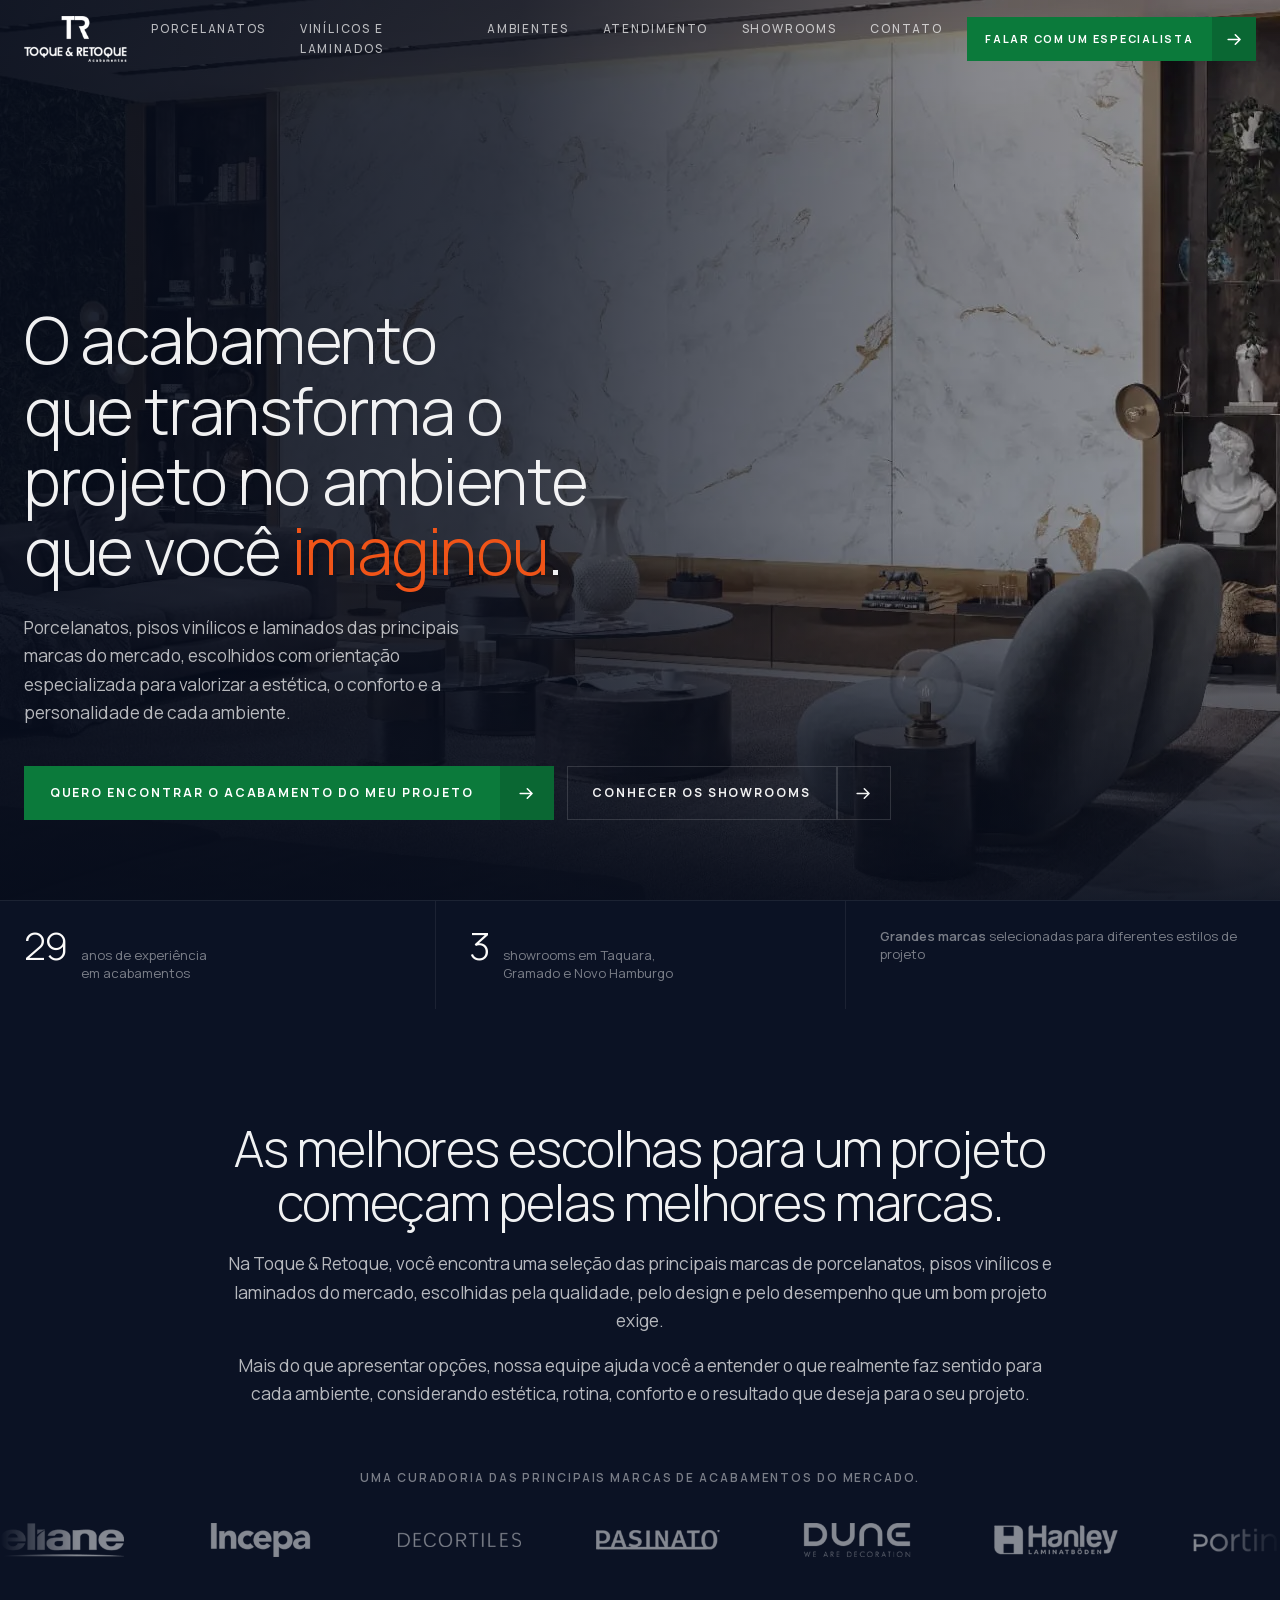
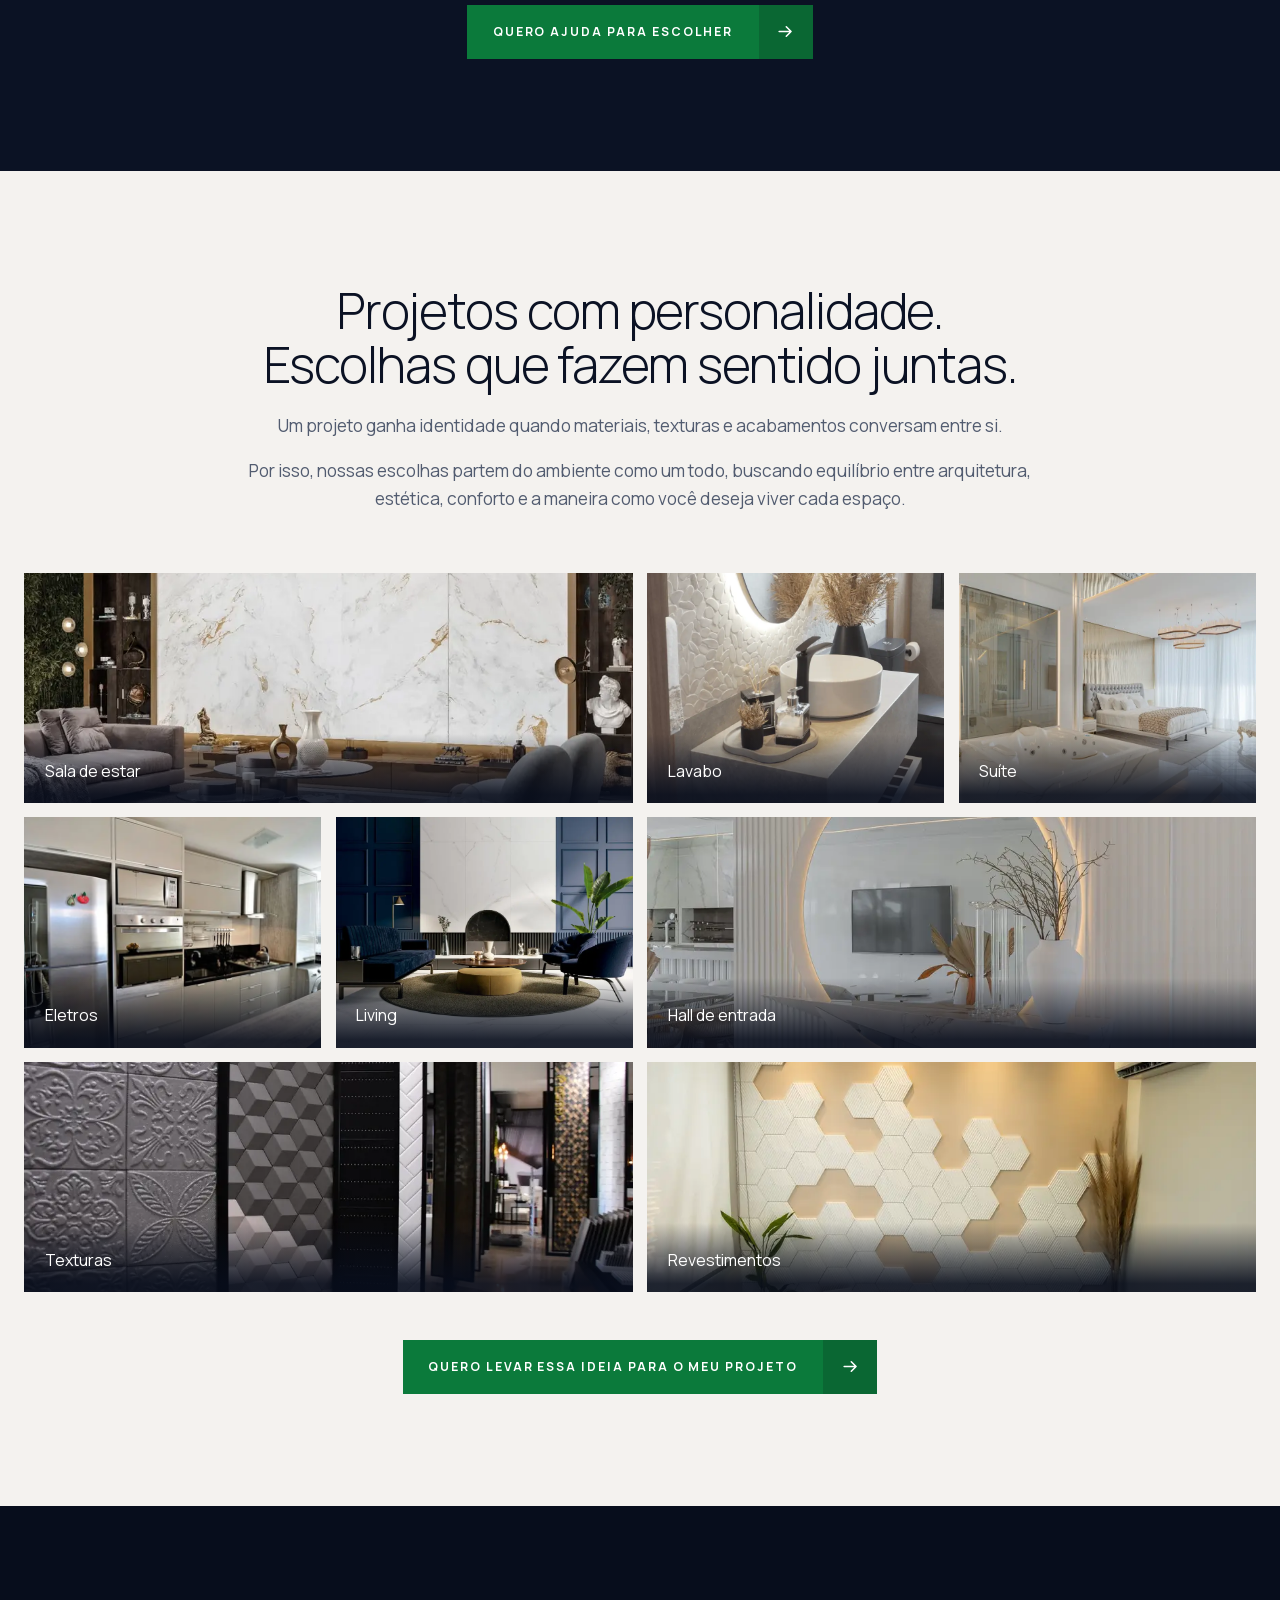
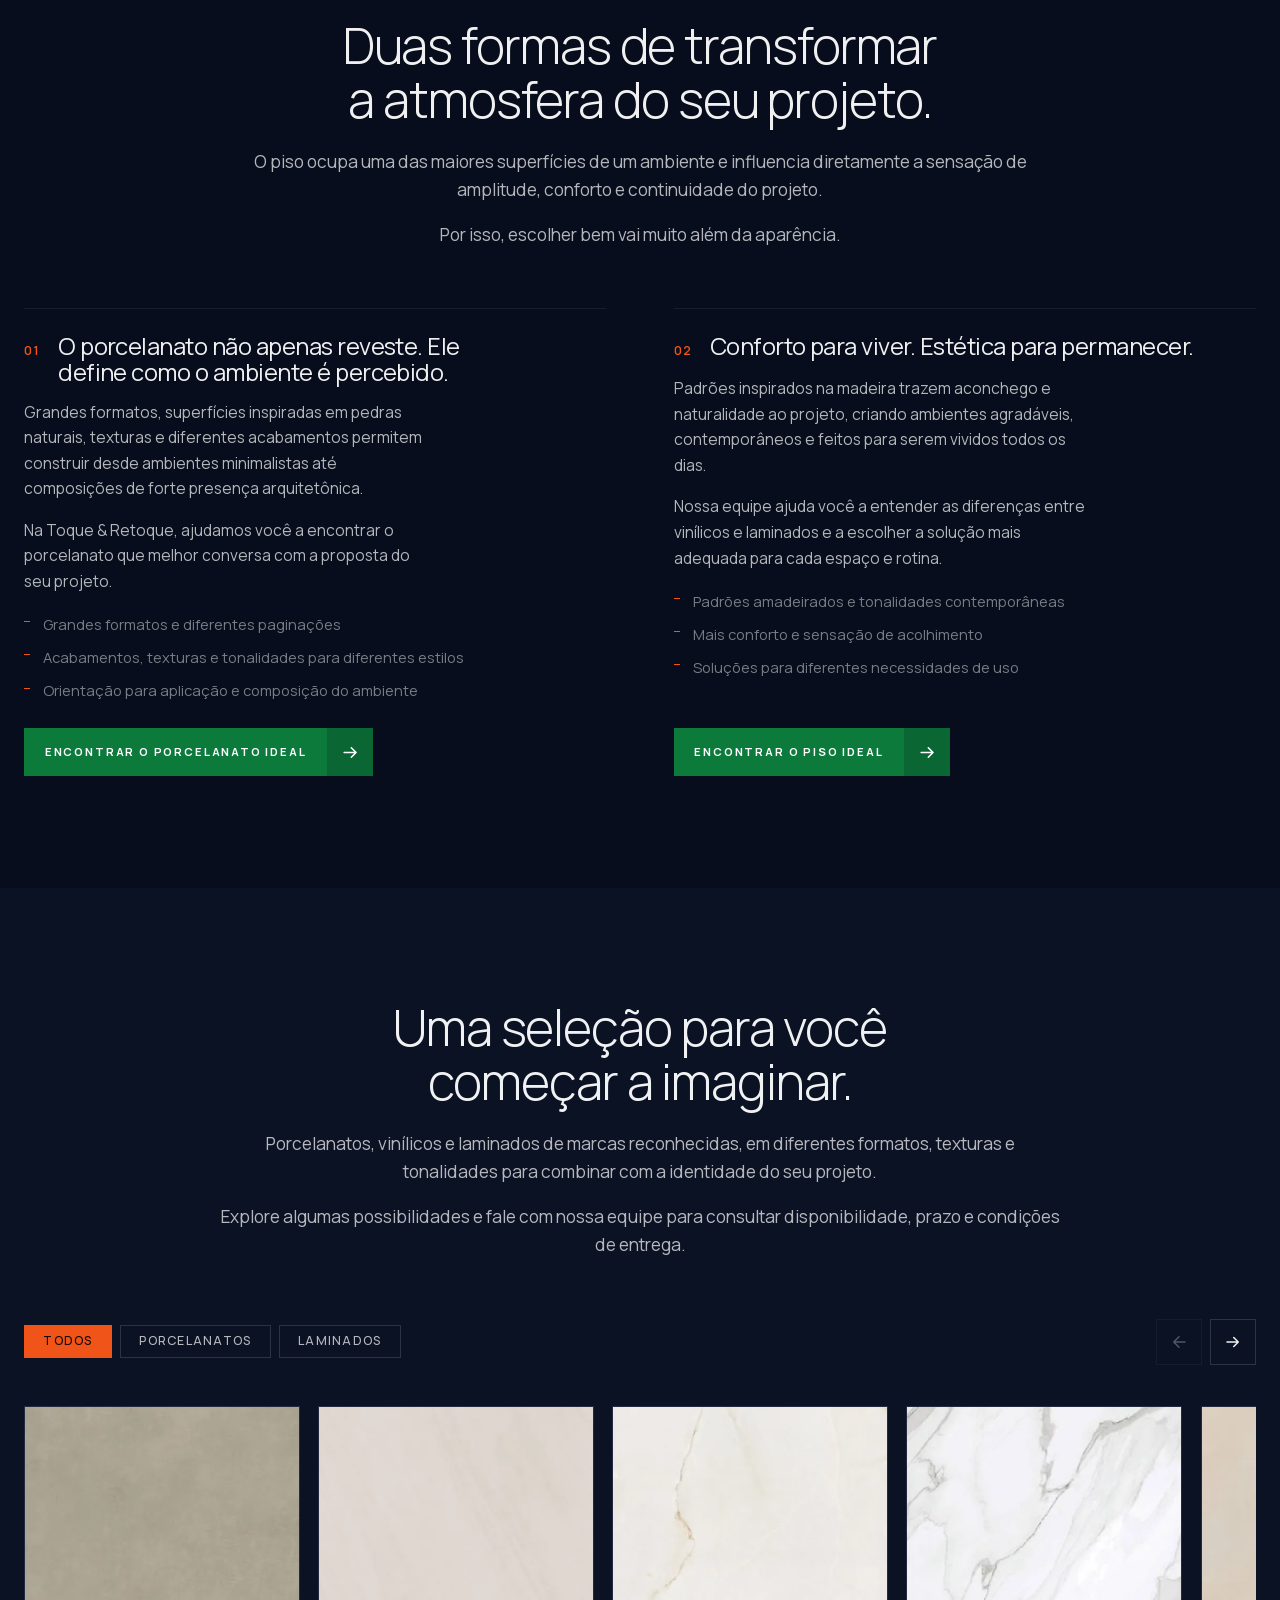
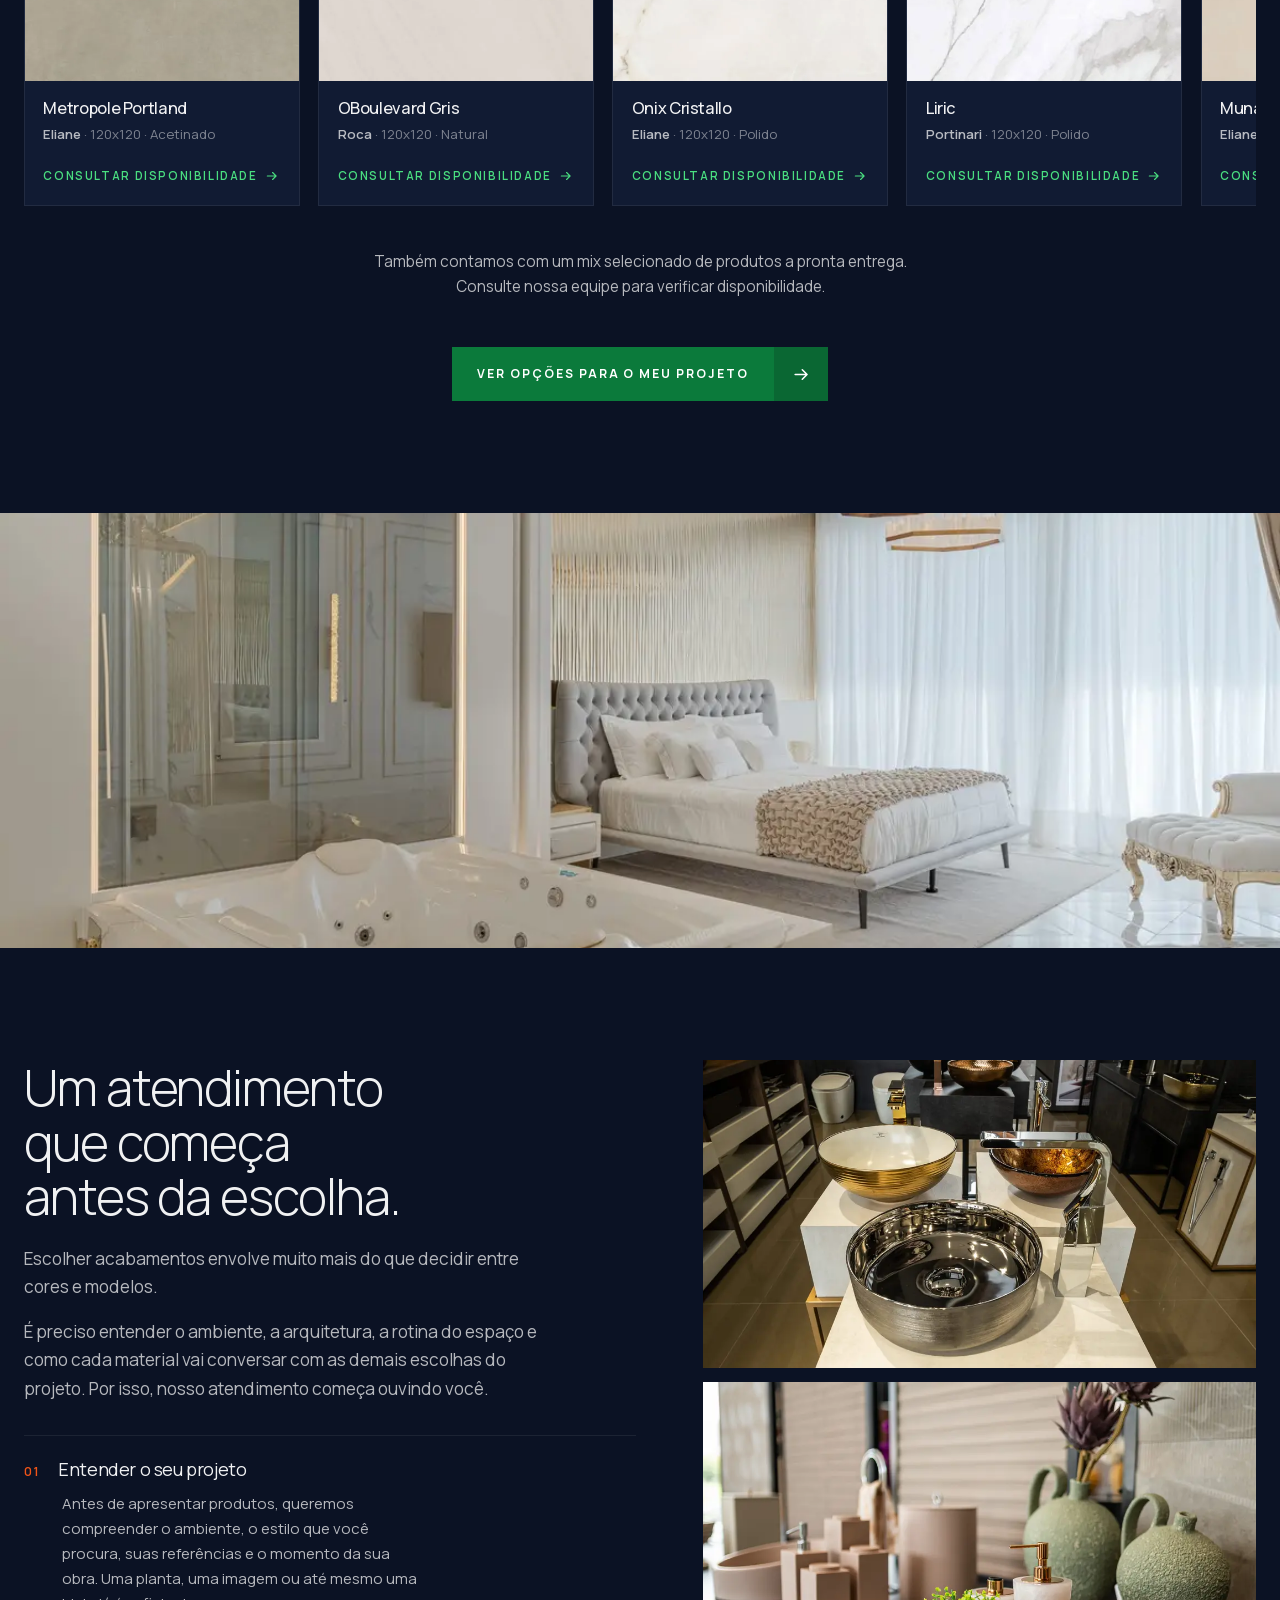
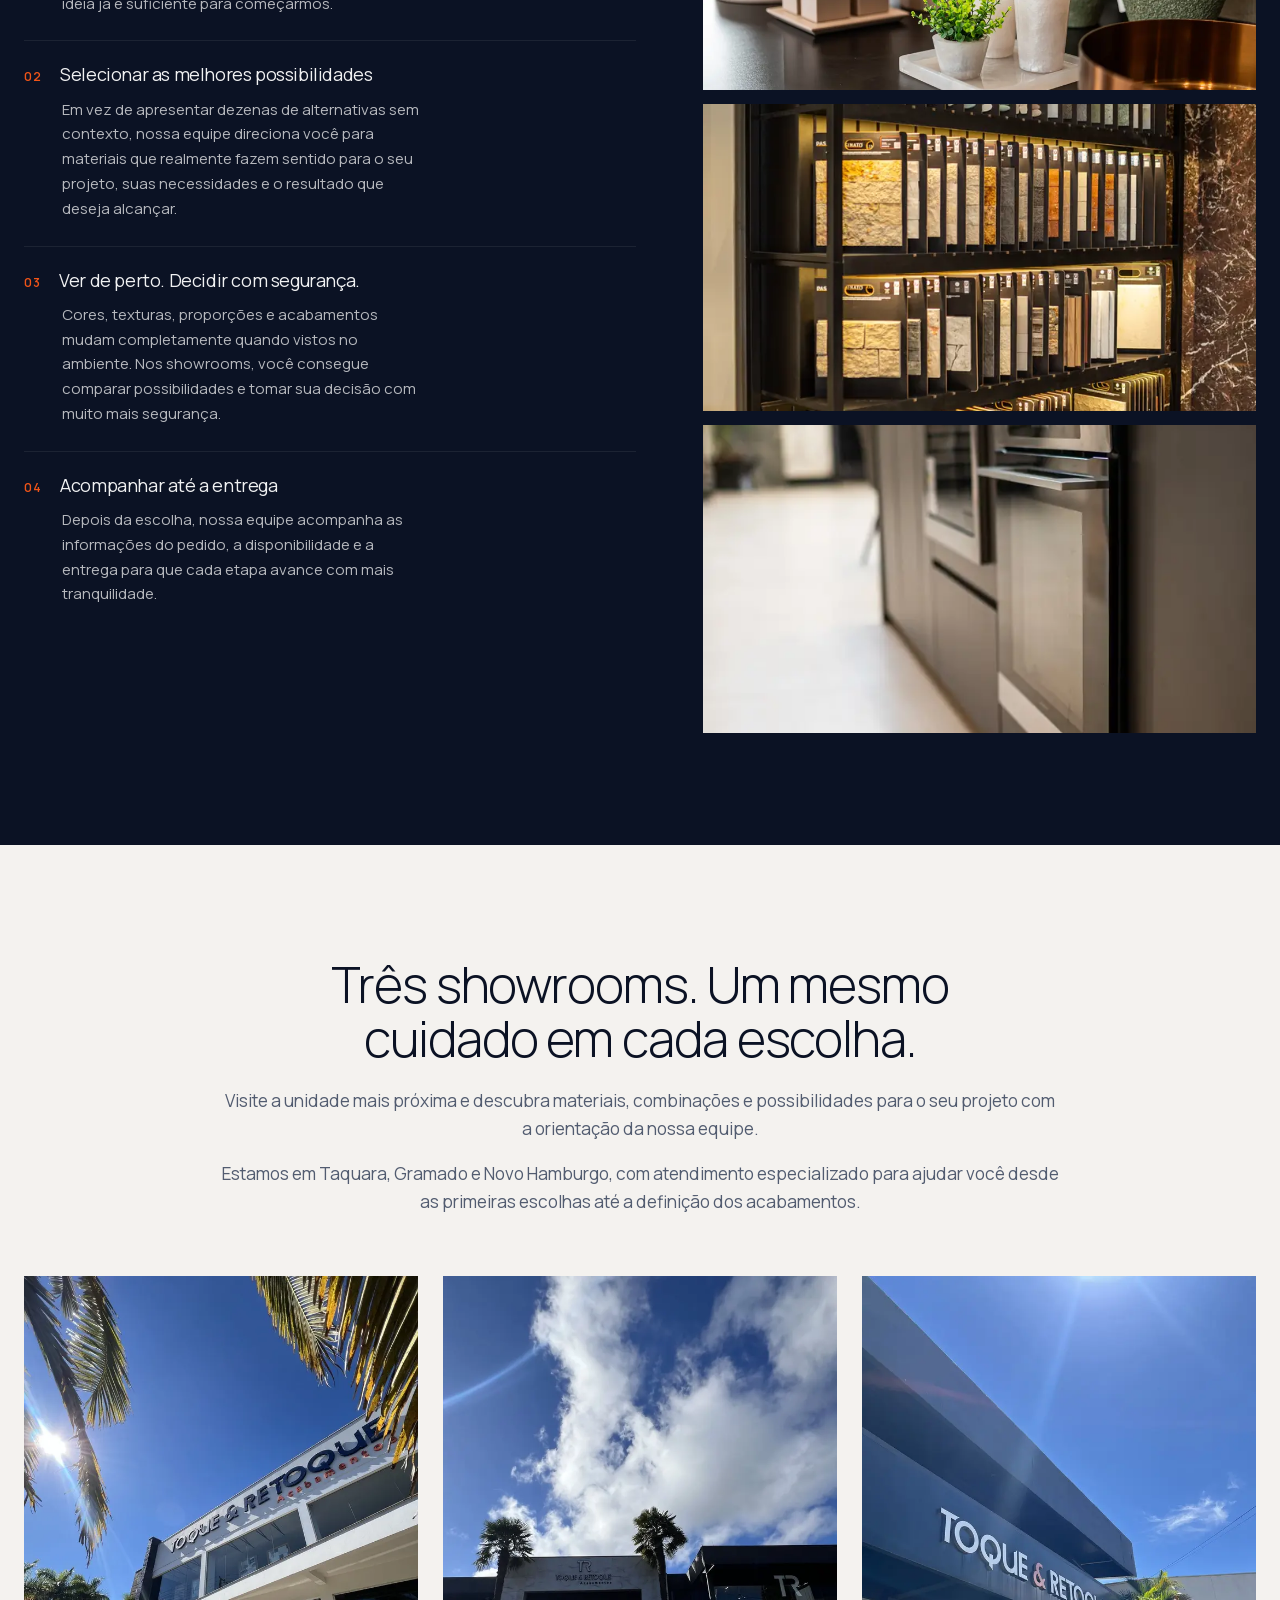
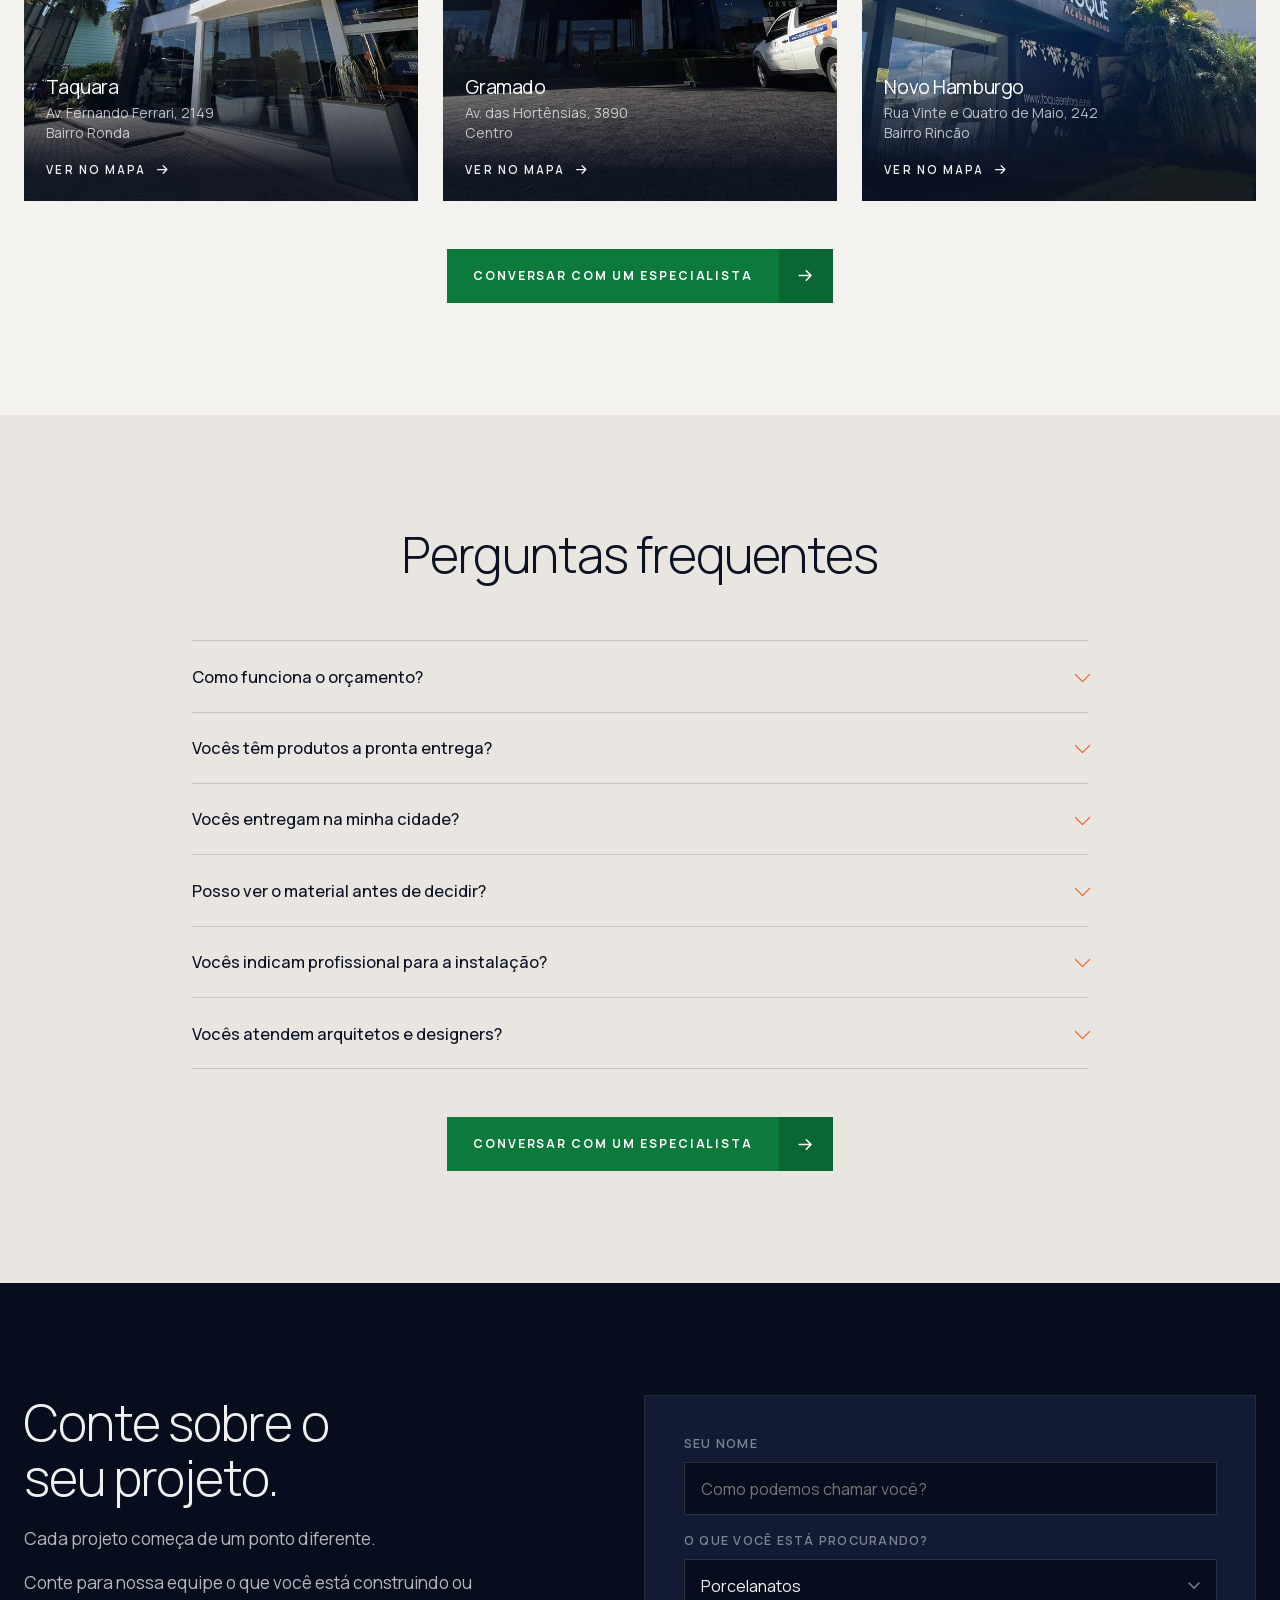
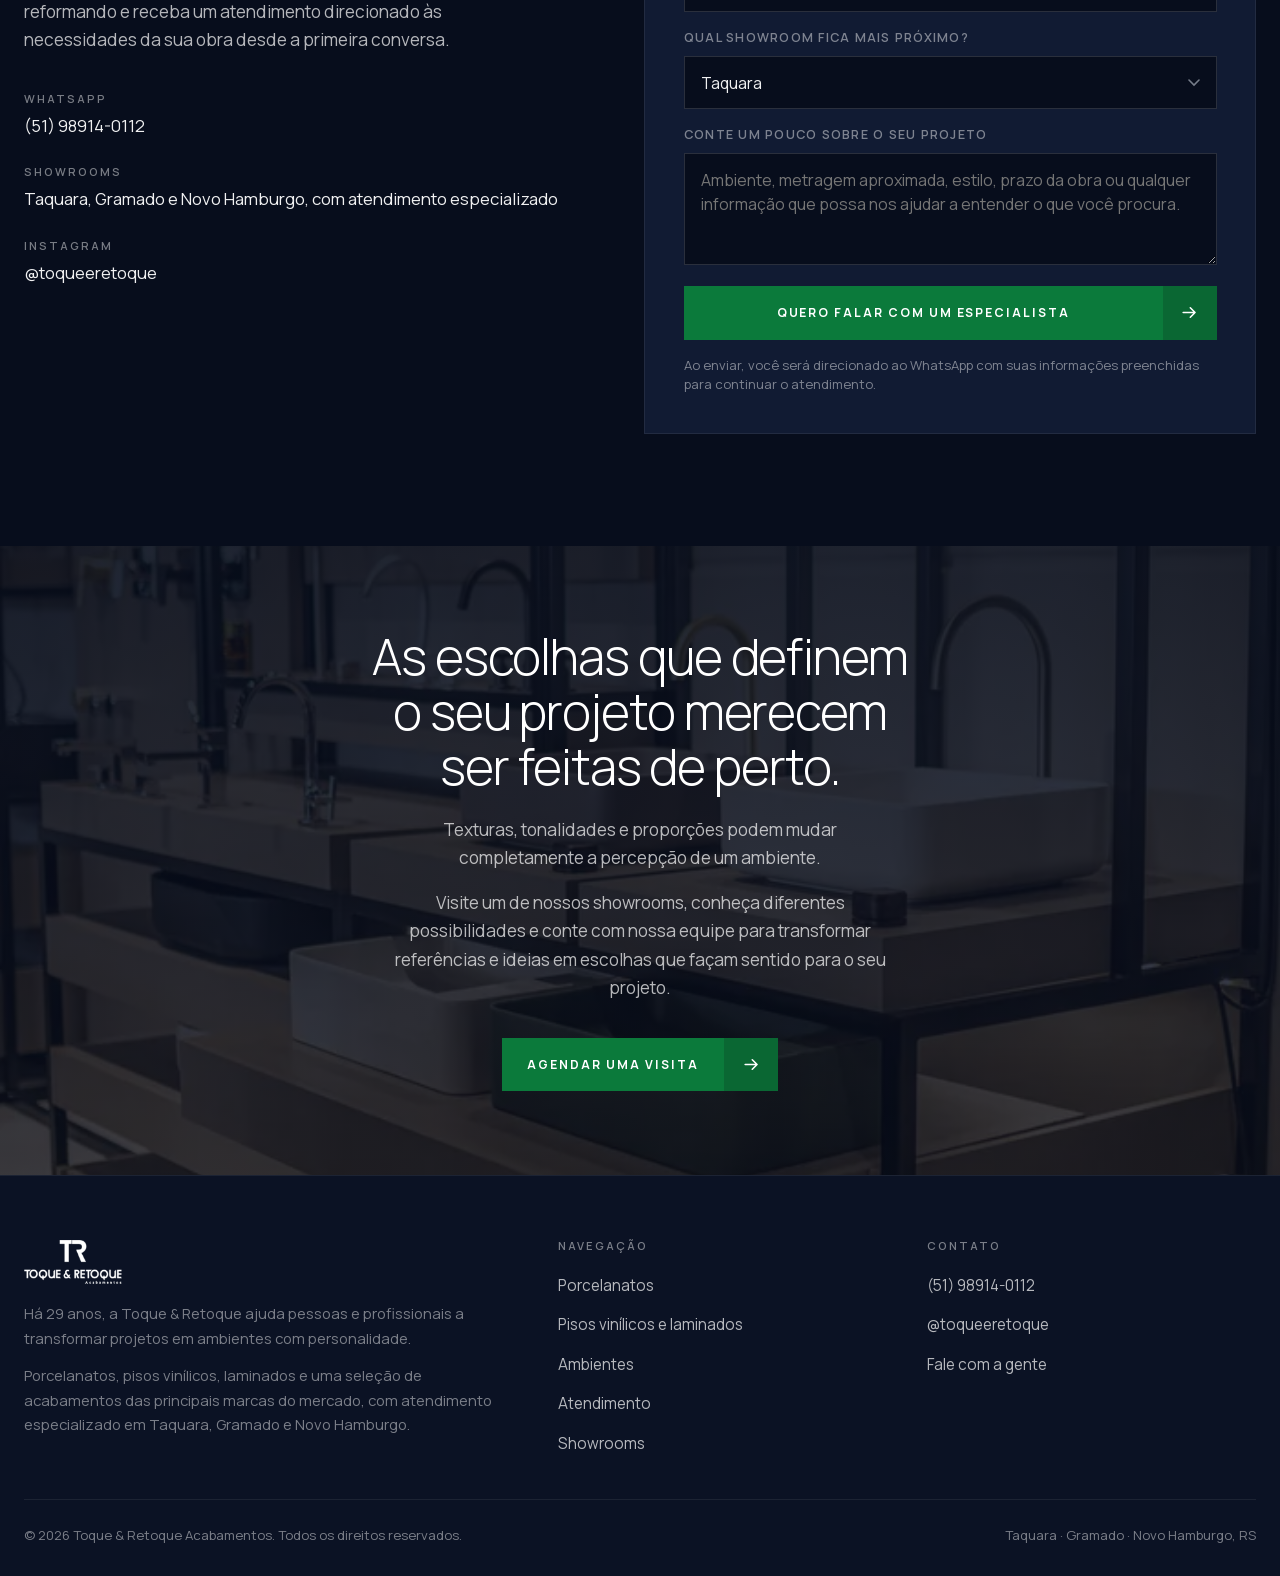
==== index.html @ cf08a266 "copy: drop the word "casa" for "projeto" across the page The client sells to whoever is finishing a " ====
<!doctype html>
<html lang="pt-BR">
<head>
<meta charset="utf-8">
<meta name="viewport" content="width=device-width,initial-scale=1">

<link rel="preload" href="assets/fonts/manrope-latin.woff2" as="font" type="font/woff2" crossorigin>
<link rel="preload" as="image" href="assets/img/hero.webp"
      imagesrcset="assets/img/hero-640.webp 640w, assets/img/hero-860.webp 860w, assets/img/hero.webp 1280w"
      imagesizes="100vw" fetchpriority="high">
<style>@font-face{font-family:'Manrope';src:url('assets/fonts/manrope-latin.woff2') format('woff2');font-weight:200 800;font-display:optional;unicode-range:U+0000-00FF,U+0131,U+0152-0153,U+02BB-02BC,U+02C6,U+02DA,U+02DC,U+0304,U+0308,U+0329,U+2000-206F,U+2074,U+20AC,U+2122,U+2191,U+2193,U+2212,U+2215,U+FEFF,U+FFFD}@font-face{font-family:'Manrope';src:url('assets/fonts/manrope-latin-ext.woff2') format('woff2');font-weight:200 800;font-display:optional;unicode-range:U+0100-02BA,U+02BD-02C5,U+02C7-02CC,U+02CE-02D7,U+02DD-02FF,U+0304,U+0308,U+0329,U+1D00-1DBF,U+1E00-1E9F,U+1EF2-1EFF,U+2020,U+20A0-20AB,U+20AD-20C0,U+2113,U+2C60-2C7F,U+A720-A7FF}@font-face{font-family:'Archivo';src:url('assets/fonts/archivo-latin.woff2') format('woff2');font-weight:400 700;font-display:optional;unicode-range:U+0000-00FF,U+0131,U+0152-0153,U+02BB-02BC,U+02C6,U+02DA,U+02DC,U+0304,U+0308,U+0329,U+2000-206F,U+2074,U+20AC,U+2122,U+2191,U+2193,U+2212,U+2215,U+FEFF,U+FFFD}@font-face{font-family:'Archivo';src:url('assets/fonts/archivo-latin-ext.woff2') format('woff2');font-weight:400 700;font-display:optional;unicode-range:U+0100-02BA,U+02BD-02C5,U+02C7-02CC,U+02CE-02D7,U+02DD-02FF,U+0304,U+0308,U+0329,U+1D00-1DBF,U+1E00-1E9F,U+1EF2-1EFF,U+2020,U+20A0-20AB,U+20AD-20C0,U+2113,U+2C60-2C7F,U+A720-A7FF}:root{--noite:#070d1c;--noite-2:#0b1224;--noite-3:#111b33;--azul:#183084;--azul-luz:#2f4da8;--laranja:#f05418;--laranja-cl:#ff7038;--areia:#f4f2ef;--areia-2:#e9e5e0;--branco:#fcfbfa;--tinta:#0b1224;--tinta-2:#525c70;--tinta-3:#767d8a;--claro:rgba(255,255,255,.94);--claro-2:rgba(255,255,255,.7);--claro-3:rgba(255,255,255,.46);--risco:rgba(255,255,255,.14);--risco-2:rgba(255,255,255,.07);--sans:'Manrope',-apple-system,BlinkMacSystemFont,'Segoe UI',sans-serif;--w:min(1240px,100% - 3rem);--curva:cubic-bezier(.22,1,.36,1);--alt-nav:78px}*,*::before,*::after{box-sizing:border-box}html{-webkit-text-size-adjust:100%;scroll-behavior:smooth}body{margin:0;background:var(--noite);color:var(--claro);font-family:var(--sans);font-size:clamp(1rem,.97rem + .16vw,1.07rem);line-height:1.65;-webkit-font-smoothing:antialiased;overflow-x:hidden}body.travado{overflow:hidden}img,svg{display:block;max-width:100%}a{color:inherit}p{margin:0}[hidden]{display:none!important}.env{width:var(--w);margin-inline:auto}.oculto{position:absolute;width:1px;height:1px;overflow:hidden;clip-path:inset(50%);white-space:nowrap}.oculto:focus-visible{position:fixed;top:.7rem;left:.7rem;z-index:200;width:auto;height:auto;padding:.8rem 1.2rem;clip-path:none;background:var(--laranja);color:#12060a;font-weight:600;text-decoration:none}:focus-visible{outline:2px solid var(--laranja);outline-offset:3px}section[id]{scroll-margin-top:calc(var(--alt-nav) + 1rem)}h1,h2,h3{margin:0;font-weight:300;line-height:1.1;letter-spacing:-.022em;text-wrap:balance}h1{font-size:clamp(2.15rem,1.3rem + 3.4vw,4rem)}h2{font-size:clamp(1.85rem,1.2rem + 2.5vw,3.1rem)}h3{font-size:clamp(1.15rem,1rem + .6vw,1.5rem);font-weight:400}strong,b{font-weight:600}.leve{color:var(--claro-2)}.destaque{color:var(--laranja)}.texto{font-size:clamp(.99rem,.96rem + .22vw,1.08rem);color:var(--claro-2);max-width:52ch}.sec--claro .texto{color:var(--tinta-2)}.texto p + p{margin-top:1rem}.btn{display:inline-flex;align-items:stretch;border:0;padding:0;background:none;font:inherit;text-decoration:none;cursor:pointer;color:inherit}.btn>span{display:flex;align-items:center;padding:1.05rem 1.6rem;background:var(--laranja);color:#160801;font-size:.76rem;font-weight:700;letter-spacing:.16em;text-transform:uppercase;transition:background-color .35s var(--curva)}.btn>i{display:grid;place-content:center;width:54px;flex:none;background:var(--laranja-cl);color:#160801;transition:background-color .35s var(--curva)}.btn>i svg{width:19px;height:19px;transition:transform .45s var(--curva)}.btn:hover>span{background:var(--laranja-cl)}.btn:hover>i{background:var(--branco)}.btn:hover>i svg{transform:translateX(3px)}.btn--vazado>span{background:transparent;color:var(--claro);box-shadow:inset 0 0 0 1px var(--risco)}.btn--vazado>i{background:transparent;color:var(--claro);box-shadow:inset 0 0 0 1px var(--risco)}.btn--vazado:hover>span{background:rgba(255,255,255,.07)}.btn--vazado:hover>i{background:var(--laranja);color:#160801;box-shadow:none}.sec--claro .btn--vazado>span,.sec--claro .btn--vazado>i{color:var(--tinta);box-shadow:inset 0 0 0 1px rgba(11,18,36,.16)}.sec--claro .btn--vazado:hover>span{background:rgba(11,18,36,.05)}.acoes{display:flex;flex-wrap:wrap;gap:.8rem;margin-top:clamp(2rem,1.4rem + 2vw,3rem)}.acoes--centro{justify-content:center}.btn--wa>span{background:#0b7a3b;color:#fff}.btn--wa>i{background:#0a6733;color:#fff}.btn--wa:hover>span{background:#0a6733}.btn--wa:hover>i{background:#fff;color:#0a6733}.mais{display:inline-flex;align-items:center;gap:.55rem;font-size:.72rem;font-weight:600;letter-spacing:.18em;text-transform:uppercase;text-decoration:none;color:var(--claro)}.mais svg{width:15px;height:15px;transition:transform .4s var(--curva)}.mais:hover svg{transform:translateX(4px)}.nav{position:fixed;top:0;left:0;right:0;z-index:90;transition:background-color .4s,backdrop-filter .4s,border-color .4s;border-bottom:1px solid transparent}.nav[data-fixa]{background:rgba(7,13,28,.82);backdrop-filter:blur(14px);border-bottom-color:var(--risco-2)}.nav__g{display:flex;align-items:center;gap:1.5rem;min-height:var(--alt-nav)}.nav__logo{flex:none;display:flex;align-items:center}.nav__logo img{height:clamp(38px,4vw,46px);width:auto;filter:brightness(0) invert(1)}.nav__links{display:flex;gap:2.1rem;margin-left:auto}.nav__links a{position:relative;font-size:.74rem;font-weight:500;letter-spacing:.15em;text-transform:uppercase;text-decoration:none;color:var(--claro-2);padding-block:.4rem;transition:color .3s}.nav__links a::after{content:'';position:absolute;left:0;bottom:0;width:100%;height:1px;background:var(--laranja);transform:scaleX(0);transform-origin:right;transition:transform .45s var(--curva)}.nav__links a:hover{color:var(--claro)}.nav__links a:hover::after{transform:scaleX(1);transform-origin:left}.nav__acao{flex:none}.nav__acao .btn>span{padding:.8rem 1.15rem;font-size:.68rem}.nav__acao .btn>i{width:44px}.burger{display:none;margin-left:auto;width:46px;height:46px;border:0;background:none;color:var(--claro);cursor:pointer;padding:0}.burger span{display:block;width:24px;height:1.5px;margin:6px auto;background:currentColor;transition:transform .4s var(--curva),opacity .25s}.burger[aria-expanded=true] span:nth-child(1){transform:translateY(7.5px) rotate(45deg)}.burger[aria-expanded=true] span:nth-child(2){opacity:0}.burger[aria-expanded=true] span:nth-child(3){transform:translateY(-7.5px) rotate(-45deg)}.gaveta{position:fixed;inset:0;z-index:80;background:var(--noite);display:grid;place-content:center;gap:1.6rem;text-align:center;opacity:0;visibility:hidden;transition:opacity .4s,visibility .4s}.gaveta[data-aberta]{opacity:1;visibility:visible}.gaveta a{font-size:1.4rem;font-weight:300;text-decoration:none;color:var(--claro)}.gaveta a:hover{color:var(--laranja)}.hero{position:relative;min-height:100svh;display:flex;align-items:flex-end;padding-block:calc(var(--alt-nav) + 4rem) 0;overflow:hidden;isolation:isolate}.hero__foto{position:absolute;inset:0;z-index:-2}.hero__foto img{width:100%;height:100%;object-fit:cover;object-position:50% 55%}.hero__veu{position:absolute;inset:0;z-index:-1;background:linear-gradient(96deg,rgba(7,13,28,.93) 0%,rgba(7,13,28,.82) 38%,rgba(7,13,28,.45) 72%,rgba(7,13,28,.3) 100%),linear-gradient(0deg,rgba(7,13,28,.85) 0%,transparent 42%)}.hero__g{position:relative;padding-bottom:clamp(3rem,2rem + 4vw,5rem)}.hero h1{max-width:19ch}.hero .texto{margin-top:1.7rem;max-width:46ch}.hero__acoes{display:flex;flex-wrap:wrap;gap:.8rem;margin-top:2.4rem}.numeros{background:var(--noite-2);border-top:1px solid var(--risco-2)}.numeros__g{display:grid;grid-template-columns:repeat(3,1fr)}.numeros__i{display:flex;align-items:baseline;gap:.9rem;padding:clamp(1.1rem,.9rem + .9vw,1.7rem) 0;border-left:1px solid var(--risco-2);padding-left:clamp(1.2rem,.8rem + 1.6vw,2.4rem)}.numeros__i:first-child{border-left:0;padding-left:0}.numeros__n{font-size:clamp(1.7rem,1.3rem + 1.5vw,2.4rem);font-weight:300;line-height:1;letter-spacing:-.04em;color:var(--branco);flex:none}.numeros__r{font-size:.82rem;line-height:1.4;color:var(--claro-3)}.sec{position:relative;padding-block:clamp(4rem,3rem + 5vw,7.5rem)}.sec--claro{background:var(--areia);color:var(--tinta)}.sec--claro h1,.sec--claro h2,.sec--claro h3{color:var(--tinta)}.sec--areia2{background:var(--areia-2)}.sec--fundo2{background:var(--noite-2)}.cabeca{max-width:44rem;margin-bottom:clamp(2.4rem,1.6rem + 2.6vw,4rem)}.cabeca--centro{margin-inline:auto;text-align:center;max-width:56rem}.cabeca--centro h2{max-width:none;text-wrap:balance}.cabeca--centro .texto{max-width:84ch}.cabeca--centro .texto{margin-inline:auto;text-align:center}.cabeca .texto{margin-top:1.3rem}.marcas__l{text-align:center;font-size:.74rem;font-weight:600;letter-spacing:.16em;text-transform:uppercase;color:var(--claro-3);margin:0 auto clamp(1.5rem, 1.1rem + 1.4vw, 2.6rem);width:var(--w)}.nota{margin-top:clamp(1.6rem,1.2rem + 1.4vw,2.4rem);text-align:center;font-size:.95rem;color:var(--claro-2);max-width:60ch;margin-inline:auto}.item .acoes{margin-top:auto;padding-top:1.6rem}.item .acoes .btn>span{padding:.9rem 1.3rem;font-size:.71rem}.item .acoes .btn>i{width:46px}.marcas{overflow:hidden;-webkit-mask:linear-gradient(90deg,transparent,#000 6%,#000 94%,transparent);mask:linear-gradient(90deg,transparent,#000 6%,#000 94%,transparent)}.marcas__t{display:flex;align-items:center;gap:clamp(2.5rem,1.5rem + 4vw,5rem);width:max-content;animation:corre var(--dur,38s) linear infinite}.marcas:hover .marcas__t{animation-play-state:paused}@keyframes corre{to{transform:translateX(calc(-50% - clamp(2.5rem,1.5rem + 4vw,5rem) / 2))}}.marcas__t img{height:clamp(26px,3vw,34px);width:auto;flex:none;opacity:.5;filter:brightness(0) invert(1);transition:opacity .35s}.sec--claro .marcas__t img{filter:none;opacity:.42}.marcas__t img:hover{opacity:1}.galeria{display:grid;grid-template-columns:repeat(4,1fr);grid-auto-rows:clamp(170px,18vw,250px);gap:clamp(.6rem,.4rem + .6vw,1rem)}.peca{position:relative;overflow:hidden;background:var(--noite-3);text-decoration:none;display:block;height:100%}.peca--larga{grid-column:span 2}.peca img{width:100%;height:100%;object-fit:cover;transition:transform 1.1s var(--curva)}.peca:hover img{transform:scale(1.05)}.peca__x{position:absolute;inset:auto 0 0;padding:1.5rem 1.3rem 1.2rem;background:linear-gradient(0deg,rgba(7,13,28,.88) 12%,transparent);display:grid;gap:.5rem}.sec--claro .peca .peca__n,.peca__n{font-size:1rem;font-weight:400;color:#fff}.peca .mais{color:var(--claro-2);font-size:.66rem}.itens{display:grid;grid-template-columns:1fr 1fr;gap:clamp(2rem,1.2rem + 3vw,3.6rem) clamp(2rem,1rem + 4vw,4.5rem)}.item{border-top:1px solid rgba(11,18,36,.14);padding-top:1.5rem;display:flex;flex-direction:column}.sec:not(.sec--claro) .item{border-top-color:var(--risco-2)}.item__c{display:flex;gap:1.1rem;align-items:baseline;margin-bottom:.9rem}.item__n{font-size:.78rem;font-weight:600;letter-spacing:.1em;color:var(--laranja);flex:none}.item p{font-size:.97rem;color:var(--tinta-2);max-width:46ch}.sec:not(.sec--claro) .item p{color:var(--claro-2)}.item ul{list-style:none;margin:1.1rem 0 0;padding:0;display:grid;gap:.55rem}.item li{position:relative;padding-left:1.2rem;font-size:.92rem;color:var(--tinta-2)}.sec:not(.sec--claro) .item li{color:var(--claro-3)}.item li::before{content:'';position:absolute;left:0;top:.62em;width:6px;height:1px;background:var(--laranja)}.barra{display:flex;align-items:center;gap:1rem;flex-wrap:nowrap;margin-bottom:clamp(1.6rem,1.2rem + 1.4vw,2.4rem)}.filtros{display:flex;flex-wrap:wrap;gap:.5rem;flex:1 1 auto;min-width:0}.filtro{padding:.6rem 1.15rem;border:1px solid var(--risco);background:transparent;color:var(--claro-2);font:500 .78rem/1 var(--sans);letter-spacing:.1em;text-transform:uppercase;cursor:pointer;transition:background-color .3s,color .3s,border-color .3s}.filtro:hover{color:var(--claro);border-color:var(--claro-3)}.filtro[aria-pressed=true]{background:var(--laranja);border-color:var(--laranja);color:#160801}.setas{display:flex;gap:.5rem;margin-left:auto;flex:none}.seta{display:grid;place-content:center;width:46px;height:46px;flex:none;padding:0;border:1px solid var(--risco);background:transparent;color:var(--claro);cursor:pointer;transition:background-color .3s,border-color .3s,color .3s,opacity .3s}.seta svg{width:18px;height:18px}.seta:hover:not(:disabled){background:var(--laranja);border-color:var(--laranja);color:#160801}.seta:disabled{opacity:.3;cursor:default}.vitrine{--vis:4.25;--gap:clamp(.8rem,.5rem + .8vw,1.2rem);display:grid;grid-auto-flow:column;grid-auto-columns:calc((100% - (var(--vis) - 1) * var(--gap)) / var(--vis));gap:var(--gap);overflow-x:auto;overscroll-behavior-x:contain;scroll-snap-type:x mandatory;scroll-behavior:smooth;scrollbar-width:none;-ms-overflow-style:none;padding-block:4px 6px}.vitrine::-webkit-scrollbar{display:none}.prod{scroll-snap-align:start;display:flex;flex-direction:column;background:var(--noite-3);border:1px solid var(--risco-2);overflow:hidden;transition:border-color .35s,transform .45s var(--curva)}.prod:hover{border-color:rgba(240,84,24,.45);transform:translateY(-3px)}.prod__f{aspect-ratio:1;overflow:hidden;background:var(--noite-2)}.prod__f img{width:100%;height:100%;object-fit:cover;transition:transform 1.1s var(--curva)}.prod:hover .prod__f img{transform:scale(1.05)}.prod__c{padding:1.1rem 1.15rem 1.25rem;display:flex;flex-direction:column;gap:.35rem;flex:1}.prod__n{font-size:1.02rem;font-weight:500;line-height:1.25;color:var(--claro)}.prod__m{font-size:.83rem;color:var(--claro-3)}.prod__m b{color:var(--claro-2);font-weight:600}.prod__cta{margin-top:auto;padding-top:.9rem;display:inline-flex;align-items:center;gap:.45rem;font-size:.72rem;font-weight:600;letter-spacing:.14em;text-transform:uppercase;text-decoration:none;color:#4ade80}.prod__cta svg{width:14px;height:14px;transition:transform .4s var(--curva)}.prod__cta:hover svg{transform:translateX(3px)}@media(max-width:1000px){.vitrine{--vis:3.25}}@media(max-width:760px){.vitrine{--vis:2.25}}@media(max-width:520px){.vitrine{--vis:1.35}}.metodo{display:grid;grid-template-columns:1.05fr minmax(0,.95fr);gap:clamp(2rem,1rem + 4vw,4.5rem);align-items:stretch}.passos{display:grid;gap:0;margin-top:2rem}.passo{border-top:1px solid var(--risco-2);padding:1.5rem 0}.passo__t{display:flex;gap:1.1rem;align-items:baseline;margin-bottom:.6rem}.passo__n{font-size:.78rem;font-weight:600;letter-spacing:.1em;color:var(--laranja);flex:none}.passo h3{font-size:1.12rem;font-weight:400}.passo p{font-size:.94rem;color:var(--claro-2);max-width:44ch;padding-left:2.4rem}.metodo__fotos{position:relative;min-height:clamp(420px,44vw,640px)}.pilha{position:absolute;inset:0;display:grid;grid-template-rows:repeat(4,1fr);gap:clamp(.6rem,.4rem + .6vw,1rem)}.pilha img{width:100%;height:100%;object-fit:cover;min-height:0}@media(max-width:1000px){.metodo__fotos{min-height:0}.pilha{position:static;grid-template-rows:none}.pilha img{aspect-ratio:4/3}}.faixa{height:clamp(240px,34vw,440px);overflow:hidden;position:relative}.faixa img{width:100%;height:100%;object-fit:cover;object-position:50% 58%}.lojas{display:grid;grid-template-columns:repeat(3,1fr);gap:clamp(1rem,.6rem + 1.2vw,1.6rem)}.loja{position:relative;overflow:hidden;background:var(--noite-3)}.loja__f{aspect-ratio:3/4;overflow:hidden}.loja__f img{width:100%;height:100%;object-fit:cover;transition:transform 1.1s var(--curva)}.loja:hover .loja__f img{transform:scale(1.04)}.loja__x{position:absolute;inset:auto 0 0;padding:1.6rem 1.4rem 1.4rem;background:linear-gradient(0deg,rgba(7,13,28,.92) 20%,transparent);display:grid;gap:.3rem}.sec--claro .loja .loja__n,.loja__n{font-size:1.2rem;font-weight:400;color:#fff}.loja__e{font-size:.88rem;color:var(--claro-2);line-height:1.45}.loja .mais{margin-top:.7rem}.fq{display:grid;gap:0;max-width:56rem;margin-inline:auto}.fq details{border-top:1px solid rgba(11,18,36,.14)}.fq details:last-child{border-bottom:1px solid rgba(11,18,36,.14)}.fq summary{display:flex;align-items:center;justify-content:space-between;gap:1.5rem;padding:1.35rem 0;cursor:pointer;list-style:none;font-size:1.03rem;font-weight:500}.fq summary::-webkit-details-marker{display:none}.fq summary::after{content:'';width:11px;height:11px;flex:none;border-right:1.5px solid var(--laranja);border-bottom:1.5px solid var(--laranja);transform:rotate(45deg);margin-bottom:4px;transition:transform .35s var(--curva)}.fq details[open] summary::after{transform:rotate(-135deg);margin-bottom:-3px}.fq p{padding-bottom:1.5rem;font-size:.97rem;color:var(--tinta-2);max-width:64ch}.contato{display:grid;grid-template-columns:.95fr 1.05fr;gap:clamp(2.2rem,1.4rem + 3.5vw,4.5rem);align-items:start}.dados{list-style:none;margin:2.2rem 0 0;padding:0;display:grid;gap:1.5rem}.dados li{display:grid;gap:.2rem}.dados b{font-size:.7rem;font-weight:600;letter-spacing:.18em;text-transform:uppercase;color:var(--claro-3)}.dados span,.dados a{font-size:1.05rem;color:var(--claro);text-decoration:none}.dados a:hover{color:var(--laranja)}.form{display:grid;gap:1rem;padding:clamp(1.6rem,1.2rem + 1.8vw,2.4rem);background:var(--noite-3);border:1px solid var(--risco-2)}.campo{display:grid;gap:.45rem}.campo label{font-size:.78rem;font-weight:600;letter-spacing:.1em;text-transform:uppercase;color:var(--claro-3)}.campo input,.campo select,.campo textarea{width:100%;padding:.85rem 1rem;background:var(--noite);border:1px solid var(--risco);color:var(--claro);font:400 1rem/1.5 var(--sans);transition:border-color .3s}.campo textarea{min-height:112px;resize:vertical}.campo select{appearance:none;background-image:url("data:image/svg+xml,%3Csvg xmlns='http://www.w3.org/2000/svg' viewBox='0 0 12 8'%3E%3Cpath d='M1 1l5 5 5-5' fill='none' stroke='%23767d8a' stroke-width='1.6' stroke-linecap='round'/%3E%3C/svg%3E");background-repeat:no-repeat;background-position:right 1rem center;background-size:12px;padding-right:2.5rem}.campo input:focus,.campo select:focus,.campo textarea:focus{outline:none;border-color:var(--laranja)}.form .btn{width:100%;margin-top:.3rem}.form .btn>span{flex:1;justify-content:center}.form__nota{font-size:.82rem;color:var(--claro-3);line-height:1.5}.final{position:relative;padding:0}.final__cartao{position:relative;overflow:hidden;text-align:center;padding:clamp(3rem,2rem + 4vw,5.5rem) clamp(1.5rem,1rem + 3vw,4rem)}.final__cartao img{position:absolute;inset:0;width:100%;height:100%;object-fit:cover;z-index:-2}.final__cartao::before{content:'';position:absolute;inset:0;z-index:-1;background:linear-gradient(180deg,rgba(7,13,28,.9),rgba(7,13,28,.78))}.final__cartao h2{max-width:24ch;margin-inline:auto;color:#fff}.final__cartao .texto{margin:1.4rem auto 0;text-align:center;color:var(--claro-2)}.final__acoes{display:flex;justify-content:center;margin-top:2.2rem}.rodape{background:var(--noite-2);border-top:1px solid var(--risco-2);padding-block:clamp(2.8rem,2rem + 2.5vw,4rem) 1.8rem}.rodape__g{display:grid;grid-template-columns:1.5fr 1fr 1fr;gap:2.5rem;padding-bottom:2.4rem;border-bottom:1px solid var(--risco-2)}.rodape__logo img{height:44px;width:auto;filter:brightness(0) invert(1);margin-bottom:1.1rem}.rodape p{font-size:.93rem;color:var(--claro-3);max-width:34rem}.rodape h3{font-size:.7rem;font-weight:600;letter-spacing:.18em;text-transform:uppercase;color:var(--claro-3);margin-bottom:1rem}.rodape ul{list-style:none;margin:0;padding:0;display:grid;gap:.3rem}.rodape li a{display:inline-block;padding-block:.3rem;font-size:.95rem;color:var(--claro-2);text-decoration:none;transition:color .3s}.rodape li a:hover{color:var(--laranja)}.rodape__fim{display:flex;flex-wrap:wrap;gap:.7rem 1.5rem;justify-content:space-between;padding-top:1.6rem;font-size:.83rem;color:var(--claro-3)}[data-sobe]{opacity:0;transform:translateY(22px);transition:opacity .85s var(--curva),transform .85s var(--curva)}[data-sobe][data-atraso="1"]{transition-delay:.1s}[data-sobe][data-atraso="2"]{transition-delay:.2s}[data-sobe][data-atraso="3"]{transition-delay:.3s}[data-sobe].dentro{opacity:1;transform:none}[data-fade]{opacity:0;transition:opacity .85s var(--curva) .1s}[data-fade].dentro{opacity:1}@media(max-width:1000px){.metodo,.contato{grid-template-columns:1fr}.galeria{grid-template-columns:repeat(2,1fr)}.peca--alta{grid-row:auto;aspect-ratio:3/4;margin-top:0}.peca--larga{grid-column:span 2}.lojas{grid-template-columns:1fr}.loja__f{aspect-ratio:16/10}.rodape__g{grid-template-columns:1fr 1fr}.rodape__g>div:first-child{grid-column:1/-1}}@media(max-width:860px){.nav__links,.nav__acao{display:none}.burger{display:block}.itens{grid-template-columns:1fr}.numeros__g{grid-template-columns:1fr}.numeros__i{border-left:0;border-top:1px solid var(--risco-2);padding-left:0;padding-block:1.2rem}.numeros__i:first-child{border-top:0}.passo p{padding-left:0}}@media(max-width:620px){:root{--w:min(1240px,100% - 2.2rem)}.galeria{grid-template-columns:1fr}.peca--larga{grid-column:auto}.hero__acoes .btn{width:100%}.hero__acoes .btn>span{flex:1;justify-content:center}.acoes .btn,.hero__acoes .btn{width:100%}.acoes .btn>span{flex:1;justify-content:center}.btn>span{padding:.95rem 1.1rem;font-size:.7rem;letter-spacing:.09em;line-height:1.35;text-align:center}.btn>i{width:48px}}@media(prefers-reduced-motion:reduce){html{scroll-behavior:auto}*,*::before,*::after{animation-duration:.01ms!important;animation-iteration-count:1!important;transition-duration:.01ms!important}[data-sobe]{opacity:1;transform:none}[data-fade]{opacity:1}.vitrine{scroll-behavior:auto}.marcas__t{animation:none;transform:none}}</style>

<title>Toque &amp; Retoque | Porcelanatos e Pisos no RS</title>
<meta name="description" content="Porcelanatos, pisos vinílicos e laminados com atendimento especializado em Taquara, Gramado e Novo Hamburgo. Encontre escolhas para o seu projeto.">
<link rel="canonical" href="https://toqueeretoque.com/">
<meta name="theme-color" content="#183084">

<meta property="og:type" content="website">
<meta property="og:locale" content="pt_BR">
<meta property="og:site_name" content="Toque &amp; Retoque Acabamentos">
<meta property="og:url" content="https://toqueeretoque.com/">
<meta property="og:title" content="Toque &amp; Retoque | Porcelanatos e Pisos no RS">
<meta property="og:description" content="Porcelanatos, pisos vinílicos e laminados com atendimento especializado em Taquara, Gramado e Novo Hamburgo. Encontre escolhas para o seu projeto.">
<meta property="og:image" content="https://toqueeretoque.com/assets/img/hero.webp">
<meta name="twitter:card" content="summary_large_image">

<link rel="icon" href="favicon-512.png" type="image/png">
<link rel="apple-touch-icon" href="apple-touch-icon.png">

<script type="application/ld+json">
{"@context":"https://schema.org","@type":"HomeAndConstructionBusiness",
"name":"Toque & Retoque Acabamentos",
"description":"Há 29 anos, a Toque & Retoque ajuda pessoas e profissionais a transformar projetos em ambientes com personalidade. Porcelanatos, pisos vinílicos, laminados e uma seleção de acabamentos das principais marcas do mercado, com atendimento especializado em Taquara, Gramado e Novo Hamburgo.",
"url":"https://toqueeretoque.com/",
"telephone":"+5551989140112",
"image":"https://toqueeretoque.com/assets/img/hero.webp",
"priceRange":"$$",
"sameAs":["https://www.instagram.com/toqueeretoque/"],
"areaServed":[{"@type":"City","name":"Taquara"},{"@type":"City","name":"Gramado"},{"@type":"City","name":"Novo Hamburgo"},{"@type":"State","name":"Rio Grande do Sul"}],
"location":[
{"@type":"Place","name":"Toque & Retoque Taquara","address":{"@type":"PostalAddress","streetAddress":"Av. Fernando Ferrari, 2149","addressLocality":"Taquara","addressRegion":"RS","addressCountry":"BR"}},
{"@type":"Place","name":"Toque & Retoque Gramado","address":{"@type":"PostalAddress","streetAddress":"Av. das Hortênsias, 3890","addressLocality":"Gramado","addressRegion":"RS","addressCountry":"BR"}},
{"@type":"Place","name":"Toque & Retoque Novo Hamburgo","address":{"@type":"PostalAddress","streetAddress":"Rua Vinte e Quatro de Maio, 242","addressLocality":"Novo Hamburgo","addressRegion":"RS","addressCountry":"BR"}}],
"makesOffer":[
{"@type":"Offer","itemOffered":{"@type":"Product","name":"Porcelanato"}},
{"@type":"Offer","itemOffered":{"@type":"Product","name":"Piso laminado"}},
{"@type":"Offer","itemOffered":{"@type":"Product","name":"Piso vinílico"}},
{"@type":"Offer","itemOffered":{"@type":"Product","name":"Louças e metais"}}]}
</script>
</head>
<body>

<a class="oculto" href="#conteudo">Pular para o conteúdo</a>

<header class="nav">
  <div class="env nav__g">
    <a class="nav__logo" href="#topo" aria-label="Toque &amp; Retoque, início">
      <img src="assets/img/logo.webp" width="168" height="34" alt="Toque &amp; Retoque Acabamentos">
    </a>

    <button class="burger" type="button" aria-expanded="false" aria-controls="gaveta" aria-label="Abrir menu">
      <span></span><span></span><span></span>
    </button>

    <nav class="nav__links" aria-label="Principal">
      <a href="#porcelanatos">Porcelanatos</a>
      <a href="#pisos-vinilicos-laminados">Vinílicos e laminados</a>
      <a href="#ambientes">Ambientes</a>
      <a href="#atendimento">Atendimento</a>
      <a href="#showrooms">Showrooms</a>
      <a href="#contato">Contato</a>
    </nav>

    <div class="nav__acao">
      <a class="btn btn--wa" href="#" data-wa="Ola! Vim pelo site da Toque &amp; Retoque e quero falar com um especialista.">
        <span>Falar com um especialista</span>
        <i aria-hidden="true"><svg viewBox="0 0 24 24" fill="none" stroke="currentColor" stroke-width="2" stroke-linecap="round" stroke-linejoin="round"><path d="M4 12h15M13 6l6 6-6 6"/></svg></i>
      </a>
    </div>
  </div>
</header>

<div class="gaveta" id="gaveta">
  <a href="#porcelanatos">Porcelanatos</a>
  <a href="#pisos-vinilicos-laminados">Vinílicos e laminados</a>
  <a href="#ambientes">Ambientes</a>
  <a href="#atendimento">Atendimento</a>
  <a href="#showrooms">Showrooms</a>
  <a href="#contato">Contato</a>
</div>

<main id="conteudo">

  <!-- ===================== HERO ===================== -->
  <section class="hero" id="topo">
    <div class="hero__foto" aria-hidden="true">
      <img src="assets/img/hero.webp"
           srcset="assets/img/hero-640.webp 640w, assets/img/hero-860.webp 860w, assets/img/hero.webp 1280w"
           sizes="100vw" width="1280" height="914" alt="" fetchpriority="high">
    </div>
    <div class="hero__veu" aria-hidden="true"></div>

    <div class="env hero__g">
      <h1>O acabamento que transforma o projeto no ambiente que você <span class="destaque">imaginou</span>.</h1>
      <div class="texto">
        <p>Porcelanatos, pisos vinílicos e laminados das principais marcas do mercado,
          escolhidos com orientação especializada para valorizar a estética, o conforto e
          a personalidade de cada ambiente.</p>
      </div>
      <div class="hero__acoes">
        <a class="btn btn--wa" href="#" data-wa="Ola! Vim pelo site da Toque &amp; Retoque e quero encontrar o acabamento do meu projeto.">
          <span>Quero encontrar o acabamento do meu projeto</span>
          <i aria-hidden="true"><svg viewBox="0 0 24 24" fill="none" stroke="currentColor" stroke-width="2" stroke-linecap="round" stroke-linejoin="round"><path d="M4 12h15M13 6l6 6-6 6"/></svg></i>
        </a>
        <a class="btn btn--vazado" href="#showrooms">
          <span>Conhecer os showrooms</span>
          <i aria-hidden="true"><svg viewBox="0 0 24 24" fill="none" stroke="currentColor" stroke-width="2" stroke-linecap="round" stroke-linejoin="round"><path d="M4 12h15M13 6l6 6-6 6"/></svg></i>
        </a>
      </div>
    </div>
  </section>

  <!-- ===================== NÚMEROS ===================== -->
  <section class="numeros" aria-label="A Toque &amp; Retoque em números">
    <div class="env numeros__g">
      <div class="numeros__i">
        <span class="numeros__n">29</span>
        <span class="numeros__r">anos de experiência<br>em acabamentos</span>
      </div>
      <div class="numeros__i">
        <span class="numeros__n">3</span>
        <span class="numeros__r">showrooms em Taquara,<br>Gramado e Novo Hamburgo</span>
      </div>
      <div class="numeros__i numeros__i--frase">
        <span class="numeros__r"><b>Grandes marcas</b> selecionadas para diferentes estilos de projeto</span>
      </div>
    </div>
  </section>

  <!-- ===================== MARCAS ===================== -->
  <section class="sec sec--fundo2" id="marcas">
    <div class="env">
      <div class="cabeca cabeca--centro" data-sobe>
        <h2>As melhores escolhas para um projeto começam pelas melhores marcas.</h2>
        <div class="texto">
          <p>Na Toque &amp; Retoque, você encontra uma seleção das principais marcas de
            porcelanatos, pisos vinílicos e laminados do mercado, escolhidas pela qualidade,
            pelo design e pelo desempenho que um bom projeto exige.</p>
          <p>Mais do que apresentar opções, nossa equipe ajuda você a entender o que
            realmente faz sentido para cada ambiente, considerando estética, rotina, conforto
            e o resultado que deseja para o seu projeto.</p>
        </div>
      </div>
    </div>

    <p class="marcas__l" data-sobe>Uma curadoria das principais marcas de acabamentos do mercado.</p>

    <div class="marcas" data-sobe>
      <div class="marcas__t" id="trilho-marcas">
        <img src="assets/img/marcas/eliane.webp" width="150" height="34" loading="lazy" alt="Eliane">
        <img src="assets/img/marcas/incepa.webp" width="150" height="34" loading="lazy" alt="Incepa">
        <img src="assets/img/marcas/decortiles.webp" width="150" height="34" loading="lazy" alt="Decortiles">
        <img src="assets/img/marcas/pasinato.webp" width="150" height="34" loading="lazy" alt="Pasinato">
        <img src="assets/img/marcas/dune.webp" width="150" height="34" loading="lazy" alt="Dune">
        <img src="assets/img/marcas/hanley.webp" width="150" height="34" loading="lazy" alt="Hanley">
        <img src="assets/img/marcas/portinari.webp" width="150" height="34" loading="lazy" alt="Portinari">
        <img src="assets/img/marcas/tramontina.webp" width="150" height="34" loading="lazy" alt="Tramontina">
        <img src="assets/img/marcas/roca.webp" width="150" height="34" loading="lazy" alt="Roca">
      </div>
    </div>

    <div class="env">
      <div class="acoes acoes--centro" data-sobe data-atraso="2">
        <a class="btn btn--wa" href="#" data-wa="Ola! Vim pelo site da Toque &amp; Retoque e quero ajuda para escolher.">
          <span>Quero ajuda para escolher</span>
          <i aria-hidden="true"><svg viewBox="0 0 24 24" fill="none" stroke="currentColor" stroke-width="2" stroke-linecap="round" stroke-linejoin="round"><path d="M4 12h15M13 6l6 6-6 6"/></svg></i>
        </a>
      </div>
    </div>
  </section>

  <!-- ===================== AMBIENTES ===================== -->
  <section class="sec sec--claro" id="ambientes">
    <div class="env">
      <div class="cabeca cabeca--centro" data-sobe>
        <h2>Projetos com personalidade.<br>Escolhas que fazem sentido juntas.</h2>
        <div class="texto">
          <p>Um projeto ganha identidade quando materiais, texturas e acabamentos conversam
            entre si.</p>
          <p>Por isso, nossas escolhas partem do ambiente como um todo, buscando equilíbrio
            entre arquitetura, estética, conforto e a maneira como você deseja viver cada
            espaço.</p>
        </div>
      </div>

      <div class="galeria" data-sobe data-atraso="1">
        <a class="peca peca--larga" href="#contato">
          <img src="assets/img/ambientes/a-estar.webp" loading="lazy" alt="Sala de estar com revestimento marmorizado">
          <span class="peca__x"><span class="peca__n">Sala de estar</span></span>
        </a>
        <a class="peca" href="#contato">
          <img src="assets/img/ambientes/a-lavabo.webp" loading="lazy" alt="Lavabo com revestimento de parede">
          <span class="peca__x"><span class="peca__n">Lavabo</span></span>
        </a>
        <a class="peca" href="#contato">
          <img src="assets/img/ambientes/a-quarto.webp" loading="lazy" alt="Suíte com piso amadeirado">
          <span class="peca__x"><span class="peca__n">Suíte</span></span>
        </a>
        <a class="peca" href="#contato">
          <img src="assets/img/ambientes/a-cozinha.webp" loading="lazy" alt="Cozinha com eletros embutidos">
          <span class="peca__x"><span class="peca__n">Eletros</span></span>
        </a>
        <a class="peca" href="#contato">
          <img src="assets/img/ambientes/a-sala.webp" loading="lazy" alt="Living com piso de grande formato">
          <span class="peca__x"><span class="peca__n">Living</span></span>
        </a>
        <a class="peca peca--larga" href="#contato">
          <img src="assets/img/ambientes/a-hall.webp" loading="lazy" alt="Hall de entrada revestido">
          <span class="peca__x"><span class="peca__n">Hall de entrada</span></span>
        </a>
        <a class="peca peca--larga" href="#contato">
          <img src="assets/img/ambientes/a-texturas.webp" loading="lazy" alt="Composição de texturas e revestimentos">
          <span class="peca__x"><span class="peca__n">Texturas</span></span>
        </a>
        <a class="peca peca--larga" href="#contato">
          <img src="assets/img/ambientes/a-hexagonal.webp" loading="lazy" alt="Revestimento hexagonal em relevo">
          <span class="peca__x"><span class="peca__n">Revestimentos</span></span>
        </a>
      </div>

      <div class="acoes acoes--centro" data-sobe data-atraso="2">
        <a class="btn btn--wa" href="#" data-wa="Ola! Vim pelo site da Toque &amp; Retoque e quero levar essa ideia para o meu projeto.">
          <span>Quero levar essa ideia para o meu projeto</span>
          <i aria-hidden="true"><svg viewBox="0 0 24 24" fill="none" stroke="currentColor" stroke-width="2" stroke-linecap="round" stroke-linejoin="round"><path d="M4 12h15M13 6l6 6-6 6"/></svg></i>
        </a>
      </div>
    </div>
  </section>

  <!-- ===================== PRODUTOS ===================== -->
  <section class="sec" id="porcelanatos">
    <div class="env">
      <div class="cabeca cabeca--centro" data-sobe>
        <h2>Duas formas de transformar a atmosfera do seu projeto.</h2>
        <div class="texto">
          <p>O piso ocupa uma das maiores superfícies de um ambiente e influencia diretamente
            a sensação de amplitude, conforto e continuidade do projeto.</p>
          <p>Por isso, escolher bem vai muito além da aparência.</p>
        </div>
      </div>

      <div class="itens">
        <article class="item" data-sobe>
          <div class="item__c">
            <span class="item__n">01</span>
            <h3>O porcelanato não apenas reveste. Ele define como o ambiente é percebido.</h3>
          </div>
          <p>Grandes formatos, superfícies inspiradas em pedras naturais, texturas e
            diferentes acabamentos permitem construir desde ambientes minimalistas até
            composições de forte presença arquitetônica.</p>
          <p style="margin-top:1rem">Na Toque &amp; Retoque, ajudamos você a encontrar o
            porcelanato que melhor conversa com a proposta do seu projeto.</p>
          <ul>
            <li>Grandes formatos e diferentes paginações</li>
            <li>Acabamentos, texturas e tonalidades para diferentes estilos</li>
            <li>Orientação para aplicação e composição do ambiente</li>
          </ul>
          <div class="acoes" data-sobe data-atraso="1">
            <a class="btn btn--wa" href="#" data-wa="Ola! Vim pelo site da Toque &amp; Retoque e quero encontrar o porcelanato ideal para o meu projeto.">
              <span>Encontrar o porcelanato ideal</span>
              <i aria-hidden="true"><svg viewBox="0 0 24 24" fill="none" stroke="currentColor" stroke-width="2" stroke-linecap="round" stroke-linejoin="round"><path d="M4 12h15M13 6l6 6-6 6"/></svg></i>
            </a>
          </div>
        </article>

        <article class="item" id="pisos-vinilicos-laminados" data-sobe data-atraso="1">
          <div class="item__c">
            <span class="item__n">02</span>
            <h3>Conforto para viver. Estética para permanecer.</h3>
          </div>
          <p>Padrões inspirados na madeira trazem aconchego e naturalidade ao projeto,
            criando ambientes agradáveis, contemporâneos e feitos para serem vividos todos
            os dias.</p>
          <p style="margin-top:1rem">Nossa equipe ajuda você a entender as diferenças entre
            vinílicos e laminados e a escolher a solução mais adequada para cada espaço e
            rotina.</p>
          <ul>
            <li>Padrões amadeirados e tonalidades contemporâneas</li>
            <li>Mais conforto e sensação de acolhimento</li>
            <li>Soluções para diferentes necessidades de uso</li>
          </ul>
          <div class="acoes" data-sobe data-atraso="1">
            <a class="btn btn--wa" href="#" data-wa="Ola! Vim pelo site da Toque &amp; Retoque e quero encontrar o piso ideal para o meu projeto.">
              <span>Encontrar o piso ideal</span>
              <i aria-hidden="true"><svg viewBox="0 0 24 24" fill="none" stroke="currentColor" stroke-width="2" stroke-linecap="round" stroke-linejoin="round"><path d="M4 12h15M13 6l6 6-6 6"/></svg></i>
            </a>
          </div>
        </article>
      </div>

    </div>
  </section>

  <!-- ===================== VITRINE ===================== -->
  <section class="sec sec--fundo2" id="produtos">
    <div class="env">
      <div class="cabeca cabeca--centro" data-sobe>
        <h2>Uma seleção para você começar a imaginar.</h2>
        <div class="texto">
          <p>Porcelanatos, vinílicos e laminados de marcas reconhecidas, em diferentes
            formatos, texturas e tonalidades para combinar com a identidade do seu projeto.</p>
          <p>Explore algumas possibilidades e fale com nossa equipe para consultar
            disponibilidade, prazo e condições de entrega.</p>
        </div>
      </div>

      <div class="barra" data-sobe>
        <div class="filtros" role="group" aria-label="Filtrar por tipo">
          <button class="filtro" type="button" data-filtro="todos" aria-pressed="true">Todos</button>
          <button class="filtro" type="button" data-filtro="porcelanato" aria-pressed="false">Porcelanatos</button>
          <button class="filtro" type="button" data-filtro="laminado" aria-pressed="false">Laminados</button>
        </div>
        <div class="setas">
          <button class="seta" type="button" data-passo="-1" aria-controls="vitrine" aria-label="Ver modelos anteriores"><svg viewBox="0 0 24 24" fill="none" stroke="currentColor" stroke-width="2" stroke-linecap="round" stroke-linejoin="round" aria-hidden="true"><path d="M20 12H5M12 19l-7-7 7-7"/></svg></button>
          <button class="seta" type="button" data-passo="1" aria-controls="vitrine" aria-label="Ver próximos modelos"><svg viewBox="0 0 24 24" fill="none" stroke="currentColor" stroke-width="2" stroke-linecap="round" stroke-linejoin="round" aria-hidden="true"><path d="M4 12h15M13 6l6 6-6 6"/></svg></button>
        </div>
      </div>

      <div class="vitrine" id="vitrine" data-fade role="group" aria-label="Modelos disponíveis">
          <article class="prod" data-tipo="porcelanato">
            <div class="prod__f"><img src="assets/img/produtos/metropole-portland.webp" width="520" height="520"
                 loading="lazy" alt="Metropole Portland, Eliane"></div>
            <div class="prod__c">
              <h3 class="prod__n">Metropole Portland</h3>
              <p class="prod__m"><b>Eliane</b> · 120x120 · Acetinado</p>
              <a class="prod__cta" href="#" data-wa="Ola! Vim pelo site da Toque &amp; Retoque e quero saber preco e disponibilidade do Metropole Portland, da Eliane.">Consultar disponibilidade <svg viewBox="0 0 24 24" fill="none" stroke="currentColor" stroke-width="2" stroke-linecap="round" stroke-linejoin="round"><path d="M4 12h15M13 6l6 6-6 6"/></svg></a>
            </div>
          </article>
          <article class="prod" data-tipo="porcelanato">
            <div class="prod__f"><img src="assets/img/produtos/oboulevard-gris.webp" width="520" height="520"
                 loading="lazy" alt="OBoulevard Gris, Roca"></div>
            <div class="prod__c">
              <h3 class="prod__n">OBoulevard Gris</h3>
              <p class="prod__m"><b>Roca</b> · 120x120 · Natural</p>
              <a class="prod__cta" href="#" data-wa="Ola! Vim pelo site da Toque &amp; Retoque e quero saber preco e disponibilidade do OBoulevard Gris, da Roca.">Consultar disponibilidade <svg viewBox="0 0 24 24" fill="none" stroke="currentColor" stroke-width="2" stroke-linecap="round" stroke-linejoin="round"><path d="M4 12h15M13 6l6 6-6 6"/></svg></a>
            </div>
          </article>
          <article class="prod" data-tipo="porcelanato">
            <div class="prod__f"><img src="assets/img/produtos/onix-cristallo.webp" width="520" height="520"
                 loading="lazy" alt="Onix Cristallo, Eliane"></div>
            <div class="prod__c">
              <h3 class="prod__n">Onix Cristallo</h3>
              <p class="prod__m"><b>Eliane</b> · 120x120 · Polido</p>
              <a class="prod__cta" href="#" data-wa="Ola! Vim pelo site da Toque &amp; Retoque e quero saber preco e disponibilidade do Onix Cristallo, da Eliane.">Consultar disponibilidade <svg viewBox="0 0 24 24" fill="none" stroke="currentColor" stroke-width="2" stroke-linecap="round" stroke-linejoin="round"><path d="M4 12h15M13 6l6 6-6 6"/></svg></a>
            </div>
          </article>
          <article class="prod" data-tipo="porcelanato">
            <div class="prod__f"><img src="assets/img/produtos/liric.webp" width="520" height="520"
                 loading="lazy" alt="Liric, Portinari"></div>
            <div class="prod__c">
              <h3 class="prod__n">Liric</h3>
              <p class="prod__m"><b>Portinari</b> · 120x120 · Polido</p>
              <a class="prod__cta" href="#" data-wa="Ola! Vim pelo site da Toque &amp; Retoque e quero saber preco e disponibilidade do Liric, da Portinari.">Consultar disponibilidade <svg viewBox="0 0 24 24" fill="none" stroke="currentColor" stroke-width="2" stroke-linecap="round" stroke-linejoin="round"><path d="M4 12h15M13 6l6 6-6 6"/></svg></a>
            </div>
          </article>
          <article class="prod" data-tipo="porcelanato">
            <div class="prod__f"><img src="assets/img/produtos/munari-marfim.webp" width="520" height="520"
                 loading="lazy" alt="Munari Marfim, Eliane"></div>
            <div class="prod__c">
              <h3 class="prod__n">Munari Marfim</h3>
              <p class="prod__m"><b>Eliane</b> · 90x90 · Acetinado</p>
              <a class="prod__cta" href="#" data-wa="Ola! Vim pelo site da Toque &amp; Retoque e quero saber preco e disponibilidade do Munari Marfim, da Eliane.">Consultar disponibilidade <svg viewBox="0 0 24 24" fill="none" stroke="currentColor" stroke-width="2" stroke-linecap="round" stroke-linejoin="round"><path d="M4 12h15M13 6l6 6-6 6"/></svg></a>
            </div>
          </article>
          <article class="prod" data-tipo="porcelanato">
            <div class="prod__f"><img src="assets/img/produtos/khali-off-white.webp" width="520" height="520"
                 loading="lazy" alt="Khali Off White, Eliane"></div>
            <div class="prod__c">
              <h3 class="prod__n">Khali Off White</h3>
              <p class="prod__m"><b>Eliane</b> · 90x90 · Acetinado</p>
              <a class="prod__cta" href="#" data-wa="Ola! Vim pelo site da Toque &amp; Retoque e quero saber preco e disponibilidade do Khali Off White, da Eliane.">Consultar disponibilidade <svg viewBox="0 0 24 24" fill="none" stroke="currentColor" stroke-width="2" stroke-linecap="round" stroke-linejoin="round"><path d="M4 12h15M13 6l6 6-6 6"/></svg></a>
            </div>
          </article>
          <article class="prod" data-tipo="porcelanato">
            <div class="prod__f"><img src="assets/img/produtos/home.webp" width="520" height="520"
                 loading="lazy" alt="Home, Decortiles"></div>
            <div class="prod__c">
              <h3 class="prod__n">Home</h3>
              <p class="prod__m"><b>Decortiles</b> · 60x120 · Acetinado</p>
              <a class="prod__cta" href="#" data-wa="Ola! Vim pelo site da Toque &amp; Retoque e quero saber preco e disponibilidade do Home, da Decortiles.">Consultar disponibilidade <svg viewBox="0 0 24 24" fill="none" stroke="currentColor" stroke-width="2" stroke-linecap="round" stroke-linejoin="round"><path d="M4 12h15M13 6l6 6-6 6"/></svg></a>
            </div>
          </article>
          <article class="prod" data-tipo="porcelanato">
            <div class="prod__f"><img src="assets/img/produtos/navona.webp" width="520" height="520"
                 loading="lazy" alt="Navona, Roca"></div>
            <div class="prod__c">
              <h3 class="prod__n">Navona</h3>
              <p class="prod__m"><b>Roca</b> · 60x120 · Natural</p>
              <a class="prod__cta" href="#" data-wa="Ola! Vim pelo site da Toque &amp; Retoque e quero saber preco e disponibilidade do Navona, da Roca.">Consultar disponibilidade <svg viewBox="0 0 24 24" fill="none" stroke="currentColor" stroke-width="2" stroke-linecap="round" stroke-linejoin="round"><path d="M4 12h15M13 6l6 6-6 6"/></svg></a>
            </div>
          </article>
          <article class="prod" data-tipo="laminado">
            <div class="prod__f"><img src="assets/img/produtos/girassol-linha-fit.webp" width="520" height="520"
                 loading="lazy" alt="Girassol Linha Fit, QuickStep"></div>
            <div class="prod__c">
              <h3 class="prod__n">Girassol Linha Fit</h3>
              <p class="prod__m"><b>QuickStep</b> · Laminado</p>
              <a class="prod__cta" href="#" data-wa="Ola! Vim pelo site da Toque &amp; Retoque e quero saber preco e disponibilidade do Girassol Linha Fit, da QuickStep.">Consultar disponibilidade <svg viewBox="0 0 24 24" fill="none" stroke="currentColor" stroke-width="2" stroke-linecap="round" stroke-linejoin="round"><path d="M4 12h15M13 6l6 6-6 6"/></svg></a>
            </div>
          </article>
          <article class="prod" data-tipo="laminado">
            <div class="prod__f"><img src="assets/img/produtos/novo-carvalho-everest.webp" width="520" height="520"
                 loading="lazy" alt="Novo Carvalho Everest, QuickStep"></div>
            <div class="prod__c">
              <h3 class="prod__n">Novo Carvalho Everest</h3>
              <p class="prod__m"><b>QuickStep</b> · Laminado</p>
              <a class="prod__cta" href="#" data-wa="Ola! Vim pelo site da Toque &amp; Retoque e quero saber preco e disponibilidade do Novo Carvalho Everest, da QuickStep.">Consultar disponibilidade <svg viewBox="0 0 24 24" fill="none" stroke="currentColor" stroke-width="2" stroke-linecap="round" stroke-linejoin="round"><path d="M4 12h15M13 6l6 6-6 6"/></svg></a>
            </div>
          </article>
          <article class="prod" data-tipo="laminado">
            <div class="prod__f"><img src="assets/img/produtos/carvalho-natural-envernizado.webp" width="520" height="520"
                 loading="lazy" alt="Carvalho Natural Envernizado, QuickStep"></div>
            <div class="prod__c">
              <h3 class="prod__n">Carvalho Natural Envernizado</h3>
              <p class="prod__m"><b>QuickStep</b> · Laminado</p>
              <a class="prod__cta" href="#" data-wa="Ola! Vim pelo site da Toque &amp; Retoque e quero saber preco e disponibilidade do Carvalho Natural Envernizado, da QuickStep.">Consultar disponibilidade <svg viewBox="0 0 24 24" fill="none" stroke="currentColor" stroke-width="2" stroke-linecap="round" stroke-linejoin="round"><path d="M4 12h15M13 6l6 6-6 6"/></svg></a>
            </div>
          </article>
          <article class="prod" data-tipo="laminado">
            <div class="prod__f"><img src="assets/img/produtos/carvalho-vanilla-smart.webp" width="520" height="520"
                 loading="lazy" alt="Carvalho Vanilla Smart, QuickStep"></div>
            <div class="prod__c">
              <h3 class="prod__n">Carvalho Vanilla Smart</h3>
              <p class="prod__m"><b>QuickStep</b> · Laminado</p>
              <a class="prod__cta" href="#" data-wa="Ola! Vim pelo site da Toque &amp; Retoque e quero saber preco e disponibilidade do Carvalho Vanilla Smart, da QuickStep.">Consultar disponibilidade <svg viewBox="0 0 24 24" fill="none" stroke="currentColor" stroke-width="2" stroke-linecap="round" stroke-linejoin="round"><path d="M4 12h15M13 6l6 6-6 6"/></svg></a>
            </div>
          </article>
          <article class="prod" data-tipo="laminado">
            <div class="prod__f"><img src="assets/img/produtos/nogueira.webp" width="520" height="520"
                 loading="lazy" alt="Nogueira, AVIVA Design"></div>
            <div class="prod__c">
              <h3 class="prod__n">Nogueira</h3>
              <p class="prod__m"><b>AVIVA Design</b> · Laminado</p>
              <a class="prod__cta" href="#" data-wa="Ola! Vim pelo site da Toque &amp; Retoque e quero saber preco e disponibilidade do Nogueira, da AVIVA Design.">Consultar disponibilidade <svg viewBox="0 0 24 24" fill="none" stroke="currentColor" stroke-width="2" stroke-linecap="round" stroke-linejoin="round"><path d="M4 12h15M13 6l6 6-6 6"/></svg></a>
            </div>
          </article>
          <article class="prod" data-tipo="laminado">
            <div class="prod__f"><img src="assets/img/produtos/veneza.webp" width="520" height="520"
                 loading="lazy" alt="Veneza, AVIVA Design"></div>
            <div class="prod__c">
              <h3 class="prod__n">Veneza</h3>
              <p class="prod__m"><b>AVIVA Design</b> · Laminado</p>
              <a class="prod__cta" href="#" data-wa="Ola! Vim pelo site da Toque &amp; Retoque e quero saber preco e disponibilidade do Veneza, da AVIVA Design.">Consultar disponibilidade <svg viewBox="0 0 24 24" fill="none" stroke="currentColor" stroke-width="2" stroke-linecap="round" stroke-linejoin="round"><path d="M4 12h15M13 6l6 6-6 6"/></svg></a>
            </div>
          </article>
          <article class="prod" data-tipo="laminado">
            <div class="prod__f"><img src="assets/img/produtos/london.webp" width="520" height="520"
                 loading="lazy" alt="London, AVIVA Design"></div>
            <div class="prod__c">
              <h3 class="prod__n">London</h3>
              <p class="prod__m"><b>AVIVA Design</b> · Laminado</p>
              <a class="prod__cta" href="#" data-wa="Ola! Vim pelo site da Toque &amp; Retoque e quero saber preco e disponibilidade do London, da AVIVA Design.">Consultar disponibilidade <svg viewBox="0 0 24 24" fill="none" stroke="currentColor" stroke-width="2" stroke-linecap="round" stroke-linejoin="round"><path d="M4 12h15M13 6l6 6-6 6"/></svg></a>
            </div>
          </article>
          <article class="prod" data-tipo="laminado">
            <div class="prod__f"><img src="assets/img/produtos/texas.webp" width="520" height="520"
                 loading="lazy" alt="Texas, AVIVA Design"></div>
            <div class="prod__c">
              <h3 class="prod__n">Texas</h3>
              <p class="prod__m"><b>AVIVA Design</b> · Laminado</p>
              <a class="prod__cta" href="#" data-wa="Ola! Vim pelo site da Toque &amp; Retoque e quero saber preco e disponibilidade do Texas, da AVIVA Design.">Consultar disponibilidade <svg viewBox="0 0 24 24" fill="none" stroke="currentColor" stroke-width="2" stroke-linecap="round" stroke-linejoin="round"><path d="M4 12h15M13 6l6 6-6 6"/></svg></a>
            </div>
          </article>
      </div>

      <p class="nota" data-sobe>Também contamos com um mix selecionado de produtos a pronta
        entrega. Consulte nossa equipe para verificar disponibilidade.</p>

      <div class="acoes acoes--centro" data-sobe data-atraso="2">
        <a class="btn btn--wa" href="#" data-wa="Ola! Vim pelo site da Toque &amp; Retoque e quero ver opcoes para o meu projeto.">
          <span>Ver opções para o meu projeto</span>
          <i aria-hidden="true"><svg viewBox="0 0 24 24" fill="none" stroke="currentColor" stroke-width="2" stroke-linecap="round" stroke-linejoin="round"><path d="M4 12h15M13 6l6 6-6 6"/></svg></i>
        </a>
      </div>
    </div>
  </section>

  <!-- ===================== FAIXA DE FOTO ===================== -->
  <div class="faixa" aria-hidden="true">
    <img src="assets/img/destaque-quarto.webp" width="1200" height="800" loading="lazy" alt="">
  </div>

  <!-- ===================== ATENDIMENTO ===================== -->
  <section class="sec sec--fundo2" id="atendimento">
    <div class="env metodo">
      <div>
        <div class="cabeca" style="margin-bottom:0" data-sobe>
          <h2>Um atendimento que começa<br>antes da escolha.</h2>
          <div class="texto">
            <p>Escolher acabamentos envolve muito mais do que decidir entre cores e
              modelos.</p>
            <p>É preciso entender o ambiente, a arquitetura, a rotina do espaço e como cada
              material vai conversar com as demais escolhas do projeto. Por isso, nosso
              atendimento começa ouvindo você.</p>
          </div>
        </div>

        <div class="passos">
          <div class="passo" data-sobe>
            <div class="passo__t"><span class="passo__n">01</span><h3>Entender o seu projeto</h3></div>
            <p>Antes de apresentar produtos, queremos compreender o ambiente, o estilo que
              você procura, suas referências e o momento da sua obra. Uma planta, uma imagem
              ou até mesmo uma ideia já é suficiente para começarmos.</p>
          </div>
          <div class="passo" data-sobe>
            <div class="passo__t"><span class="passo__n">02</span><h3>Selecionar as melhores possibilidades</h3></div>
            <p>Em vez de apresentar dezenas de alternativas sem contexto, nossa equipe
              direciona você para materiais que realmente fazem sentido para o seu projeto,
              suas necessidades e o resultado que deseja alcançar.</p>
          </div>
          <div class="passo" data-sobe>
            <div class="passo__t"><span class="passo__n">03</span><h3>Ver de perto. Decidir com segurança.</h3></div>
            <p>Cores, texturas, proporções e acabamentos mudam completamente quando vistos no
              ambiente. Nos showrooms, você consegue comparar possibilidades e tomar sua
              decisão com muito mais segurança.</p>
          </div>
          <div class="passo" data-sobe>
            <div class="passo__t"><span class="passo__n">04</span><h3>Acompanhar até a entrega</h3></div>
            <p>Depois da escolha, nossa equipe acompanha as informações do pedido, a
              disponibilidade e a entrega para que cada etapa avance com mais
              tranquilidade.</p>
          </div>
        </div>

        <div class="acoes" data-sobe data-atraso="2">
        <a class="btn btn--wa" href="#" data-wa="Ola! Vim pelo site da Toque &amp; Retoque e quero conversar sobre o meu projeto.">
          <span>Quero conversar sobre o meu projeto</span>
          <i aria-hidden="true"><svg viewBox="0 0 24 24" fill="none" stroke="currentColor" stroke-width="2" stroke-linecap="round" stroke-linejoin="round"><path d="M4 12h15M13 6l6 6-6 6"/></svg></i>
        </a>
      </div>
      </div>

      <div class="metodo__fotos" data-sobe data-atraso="1">
        <div class="pilha">
        <img src="assets/img/showroom/s-3.webp" width="1000" height="667" loading="lazy" alt="Ambiente montado no showroom da Toque &amp; Retoque">
        <img src="assets/img/showroom/s-4.webp" width="1000" height="668" loading="lazy" alt="Composição de louça, metal e revestimento no showroom">
        <img src="assets/img/showroom/s-1.webp" width="700" height="1049" loading="lazy" alt="Linhas expostas no showroom">
        <img src="assets/img/showroom/s-5.webp" width="700" height="1049" loading="lazy" alt="Amostras de acabamento no showroom">
      </div>
        </div>    </div>
  </section>

  <!-- ===================== LOJAS ===================== -->
  <section class="sec sec--claro" id="showrooms">
    <div class="env">
      <div class="cabeca cabeca--centro" data-sobe>
        <h2>Três showrooms. Um mesmo cuidado em cada escolha.</h2>
        <div class="texto">
          <p>Visite a unidade mais próxima e descubra materiais, combinações e possibilidades
            para o seu projeto com a orientação da nossa equipe.</p>
          <p>Estamos em Taquara, Gramado e Novo Hamburgo, com atendimento especializado para
            ajudar você desde as primeiras escolhas até a definição dos acabamentos.</p>
        </div>
      </div>

      <div class="lojas">
        <article class="loja" data-sobe>
          <div class="loja__f"><img src="assets/img/lojas/l-taquara.webp" width="720" height="960" loading="lazy" alt="Showroom da Toque &amp; Retoque em Taquara"></div>
          <div class="loja__x">
            <h3 class="loja__n">Taquara</h3>
            <p class="loja__e">Av. Fernando Ferrari, 2149<br>Bairro Ronda</p>
            <a class="mais" href="https://www.google.com/maps/search/?api=1&amp;query=Av.+Fernando+Ferrari,+2149,+Taquara+RS" target="_blank" rel="noopener">Ver no mapa
              <svg viewBox="0 0 24 24" fill="none" stroke="currentColor" stroke-width="2" stroke-linecap="round" stroke-linejoin="round"><path d="M4 12h15M13 6l6 6-6 6"/></svg>
            </a>
          </div>
        </article>

        <article class="loja" data-sobe data-atraso="1">
          <div class="loja__f"><img src="assets/img/lojas/l-gramado.webp" width="720" height="960" loading="lazy" alt="Showroom da Toque &amp; Retoque em Gramado"></div>
          <div class="loja__x">
            <h3 class="loja__n">Gramado</h3>
            <p class="loja__e">Av. das Hortênsias, 3890<br>Centro</p>
            <a class="mais" href="https://www.google.com/maps/search/?api=1&amp;query=Av.+das+Hortensias,+3890,+Gramado+RS" target="_blank" rel="noopener">Ver no mapa
              <svg viewBox="0 0 24 24" fill="none" stroke="currentColor" stroke-width="2" stroke-linecap="round" stroke-linejoin="round"><path d="M4 12h15M13 6l6 6-6 6"/></svg>
            </a>
          </div>
        </article>

        <article class="loja" data-sobe data-atraso="2">
          <div class="loja__f"><img src="assets/img/lojas/l-novohamburgo.webp" width="720" height="960" loading="lazy" alt="Showroom da Toque &amp; Retoque em Novo Hamburgo"></div>
          <div class="loja__x">
            <h3 class="loja__n">Novo Hamburgo</h3>
            <p class="loja__e">Rua Vinte e Quatro de Maio, 242<br>Bairro Rincão</p>
            <a class="mais" href="https://www.google.com/maps/search/?api=1&amp;query=Rua+Vinte+e+Quatro+de+Maio,+242,+Novo+Hamburgo+RS" target="_blank" rel="noopener">Ver no mapa
              <svg viewBox="0 0 24 24" fill="none" stroke="currentColor" stroke-width="2" stroke-linecap="round" stroke-linejoin="round"><path d="M4 12h15M13 6l6 6-6 6"/></svg>
            </a>
          </div>
        </article>
      </div>

      <div class="acoes acoes--centro" data-sobe data-atraso="2">
        <a class="btn btn--wa" href="#" data-wa="Ola! Vim pelo site da Toque &amp; Retoque e quero um orcamento.">
          <span>Conversar com um especialista</span>
          <i aria-hidden="true"><svg viewBox="0 0 24 24" fill="none" stroke="currentColor" stroke-width="2" stroke-linecap="round" stroke-linejoin="round"><path d="M4 12h15M13 6l6 6-6 6"/></svg></i>
        </a>
      </div>
    </div>
  </section>

  <!-- ===================== PERGUNTAS ===================== -->
  <section class="sec sec--claro sec--areia2">
    <div class="env">
      <div class="cabeca cabeca--centro" data-sobe>
        <h2>Perguntas frequentes</h2>
      </div>

      <div class="fq" data-sobe data-atraso="1">
        <details>
          <summary>Como funciona o orçamento?</summary>
          <p>Conte para nossa equipe o que você procura e, se possível, compartilhe
            informações como ambiente, metragem, referências ou projeto. A partir disso,
            conseguimos direcionar as opções mais adequadas e preparar seu orçamento.</p>
        </details>
        <details>
          <summary>Vocês têm produtos a pronta entrega?</summary>
          <p>Sim. Trabalhamos com um mix selecionado de produtos a pronta entrega. A
            disponibilidade varia conforme o produto, a quantidade e o momento da compra.
            Consulte nossa equipe para confirmar estoque e prazo de entrega.</p>
        </details>
        <details>
          <summary>Vocês entregam na minha cidade?</summary>
          <p>Atendemos diferentes cidades da região a partir da nossa operação de
            distribuição. Informe seu endereço ou CEP para nossa equipe confirmar as
            condições e o prazo de entrega para a sua obra.</p>
        </details>
        <details>
          <summary>Posso ver o material antes de decidir?</summary>
          <p>Sim. Recomendamos que a escolha seja feita de perto sempre que possível. Em
            nossos showrooms, você pode conhecer acabamentos, texturas e tonalidades e
            comparar diferentes possibilidades antes de tomar sua decisão.</p>
        </details>
        <details>
          <summary>Vocês indicam profissional para a instalação?</summary>
          <p>Nossa equipe pode orientar você sobre a instalação e consultar indicações de
            profissionais disponíveis para a sua região.</p>
        </details>
        <details>
          <summary>Vocês atendem arquitetos e designers?</summary>
          <p>Sim. Também atendemos profissionais de arquitetura e interiores, auxiliando na
            especificação e na seleção de materiais para diferentes propostas de projeto.</p>
        </details>
      </div>

      <div class="acoes acoes--centro" data-sobe data-atraso="2">
        <a class="btn btn--wa" href="#" data-wa="Ola! Vim pelo site da Toque &amp; Retoque e quero um orcamento.">
          <span>Conversar com um especialista</span>
          <i aria-hidden="true"><svg viewBox="0 0 24 24" fill="none" stroke="currentColor" stroke-width="2" stroke-linecap="round" stroke-linejoin="round"><path d="M4 12h15M13 6l6 6-6 6"/></svg></i>
        </a>
      </div>
    </div>
  </section>

  <!-- ===================== CONTATO ===================== -->
  <section class="sec" id="contato">
    <div class="env contato">
      <div>
        <div class="cabeca" style="margin-bottom:0" data-sobe>
          <h2>Conte sobre o<br>seu projeto.</h2>
          <div class="texto">
            <p>Cada projeto começa de um ponto diferente.</p>
            <p>Conte para nossa equipe o que você está construindo ou reformando e receba um
              atendimento direcionado às necessidades da sua obra desde a primeira
              conversa.</p>
          </div>
        </div>

        <ul class="dados" data-sobe data-atraso="1">
          <li>
            <b>WhatsApp</b>
            <a href="#" data-wa="Ola! Vim pelo site da Toque &amp; Retoque e quero um orcamento.">(51) 98914-0112</a>
          </li>
          <li>
            <b>Showrooms</b>
            <span>Taquara, Gramado e Novo Hamburgo, com atendimento especializado</span>
          </li>
          <li>
            <b>Instagram</b>
            <a href="https://www.instagram.com/toqueeretoque/" target="_blank" rel="noopener">@toqueeretoque</a>
          </li>
        </ul>
      </div>

      <form class="form" id="lead" data-sobe data-atraso="1" novalidate>
        <div class="campo">
          <label for="f-nome">Seu nome</label>
          <input id="f-nome" name="nome" type="text" required autocomplete="name" placeholder="Como podemos chamar você?">
        </div>
        <div class="campo">
          <label for="f-item">O que você está procurando?</label>
          <select id="f-item" name="item">
            <option>Porcelanatos</option>
            <option>Pisos vinílicos</option>
            <option>Pisos laminados</option>
            <option>Ainda estou definindo</option>
            <option>Outros acabamentos</option>
          </select>
        </div>
        <div class="campo">
          <label for="f-loja">Qual showroom fica mais próximo?</label>
          <select id="f-loja" name="loja">
            <option selected>Taquara</option>
            <option>Gramado</option>
            <option>Novo Hamburgo</option>
          </select>
        </div>
        <div class="campo">
          <label for="f-obs">Conte um pouco sobre o seu projeto</label>
          <textarea id="f-obs" name="obs" placeholder="Ambiente, metragem aproximada, estilo, prazo da obra ou qualquer informação que possa nos ajudar a entender o que você procura."></textarea>
        </div>
        <button class="btn btn--wa" type="submit">
          <span>Quero falar com um especialista</span>
          <i aria-hidden="true"><svg viewBox="0 0 24 24" fill="none" stroke="currentColor" stroke-width="2" stroke-linecap="round" stroke-linejoin="round"><path d="M4 12h15M13 6l6 6-6 6"/></svg></i>
        </button>
        <p class="form__nota">Ao enviar, você será direcionado ao WhatsApp com suas
          informações preenchidas para continuar o atendimento.</p>
      </form>
    </div>
  </section>

  <!-- ===================== CHAMADA FINAL ===================== -->
  <section class="final">
    <div class="final__cartao">
      <img src="assets/img/showroom/s-2.webp" width="700" height="1049" loading="lazy" alt="">
      <h2>As escolhas que definem o seu projeto merecem ser feitas de perto.</h2>
      <div class="texto">
        <p>Texturas, tonalidades e proporções podem mudar completamente a percepção de um
          ambiente.</p>
        <p>Visite um de nossos showrooms, conheça diferentes possibilidades e conte com
          nossa equipe para transformar referências e ideias em escolhas que façam sentido
          para o seu projeto.</p>
      </div>
      <div class="final__acoes">
        <a class="btn btn--wa" href="#" data-wa="Ola! Vim pelo site da Toque &amp; Retoque e quero visitar um showroom.">
          <span>Agendar uma visita</span>
          <i aria-hidden="true"><svg viewBox="0 0 24 24" fill="none" stroke="currentColor" stroke-width="2" stroke-linecap="round" stroke-linejoin="round"><path d="M4 12h15M13 6l6 6-6 6"/></svg></i>
        </a>
      </div>
    </div>
  </section>

</main>

<footer class="rodape">
  <div class="env">
    <div class="rodape__g">
      <div class="rodape__logo">
        <img src="assets/img/logo.webp" width="168" height="34" loading="lazy" alt="Toque &amp; Retoque Acabamentos">
        <p>Há 29 anos, a Toque &amp; Retoque ajuda pessoas e profissionais a transformar
          projetos em ambientes com personalidade.</p>
        <p style="margin-top:.8rem">Porcelanatos, pisos vinílicos, laminados e uma seleção de
          acabamentos das principais marcas do mercado, com atendimento especializado em
          Taquara, Gramado e Novo Hamburgo.</p>
      </div>

      <div>
        <h3>Navegação</h3>
        <ul>
          <li><a href="#porcelanatos">Porcelanatos</a></li>
          <li><a href="#pisos-vinilicos-laminados">Pisos vinílicos e laminados</a></li>
          <li><a href="#ambientes">Ambientes</a></li>
          <li><a href="#atendimento">Atendimento</a></li>
          <li><a href="#showrooms">Showrooms</a></li>
        </ul>
      </div>

      <div>
        <h3>Contato</h3>
        <ul>
          <li><a href="#" data-wa="Ola! Vim pelo site da Toque &amp; Retoque e quero um orcamento.">(51) 98914-0112</a></li>
          <li><a href="https://www.instagram.com/toqueeretoque/" target="_blank" rel="noopener">@toqueeretoque</a></li>
          <li><a href="#contato">Fale com a gente</a></li>
        </ul>
      </div>
    </div>

    <div class="rodape__fim">
      <span>© <span id="ano">2026</span> Toque &amp; Retoque Acabamentos. Todos os direitos reservados.</span>
      <span>Taquara · Gramado · Novo Hamburgo, RS</span>
    </div>
  </div>
</footer>

<script src="assets/js/site.js?v=9a5f162cb9" defer></script>
</body>
</html>
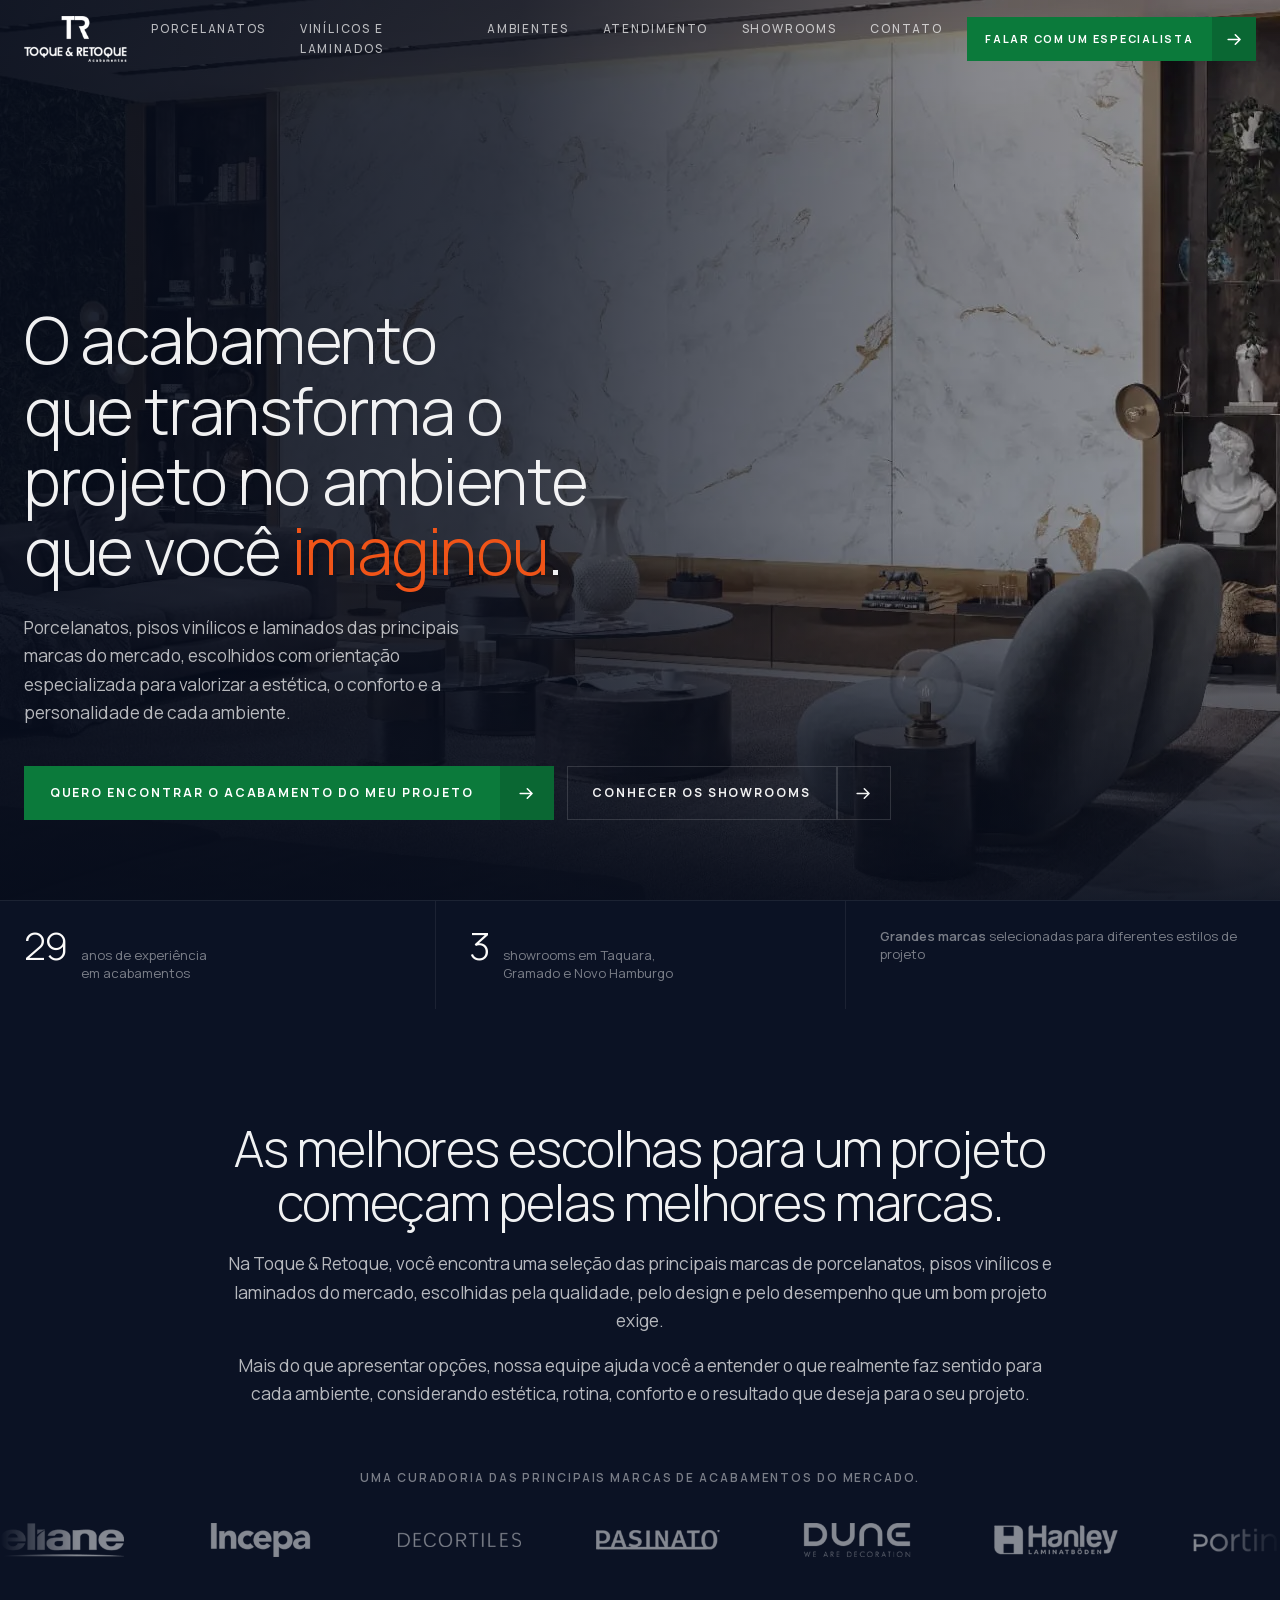
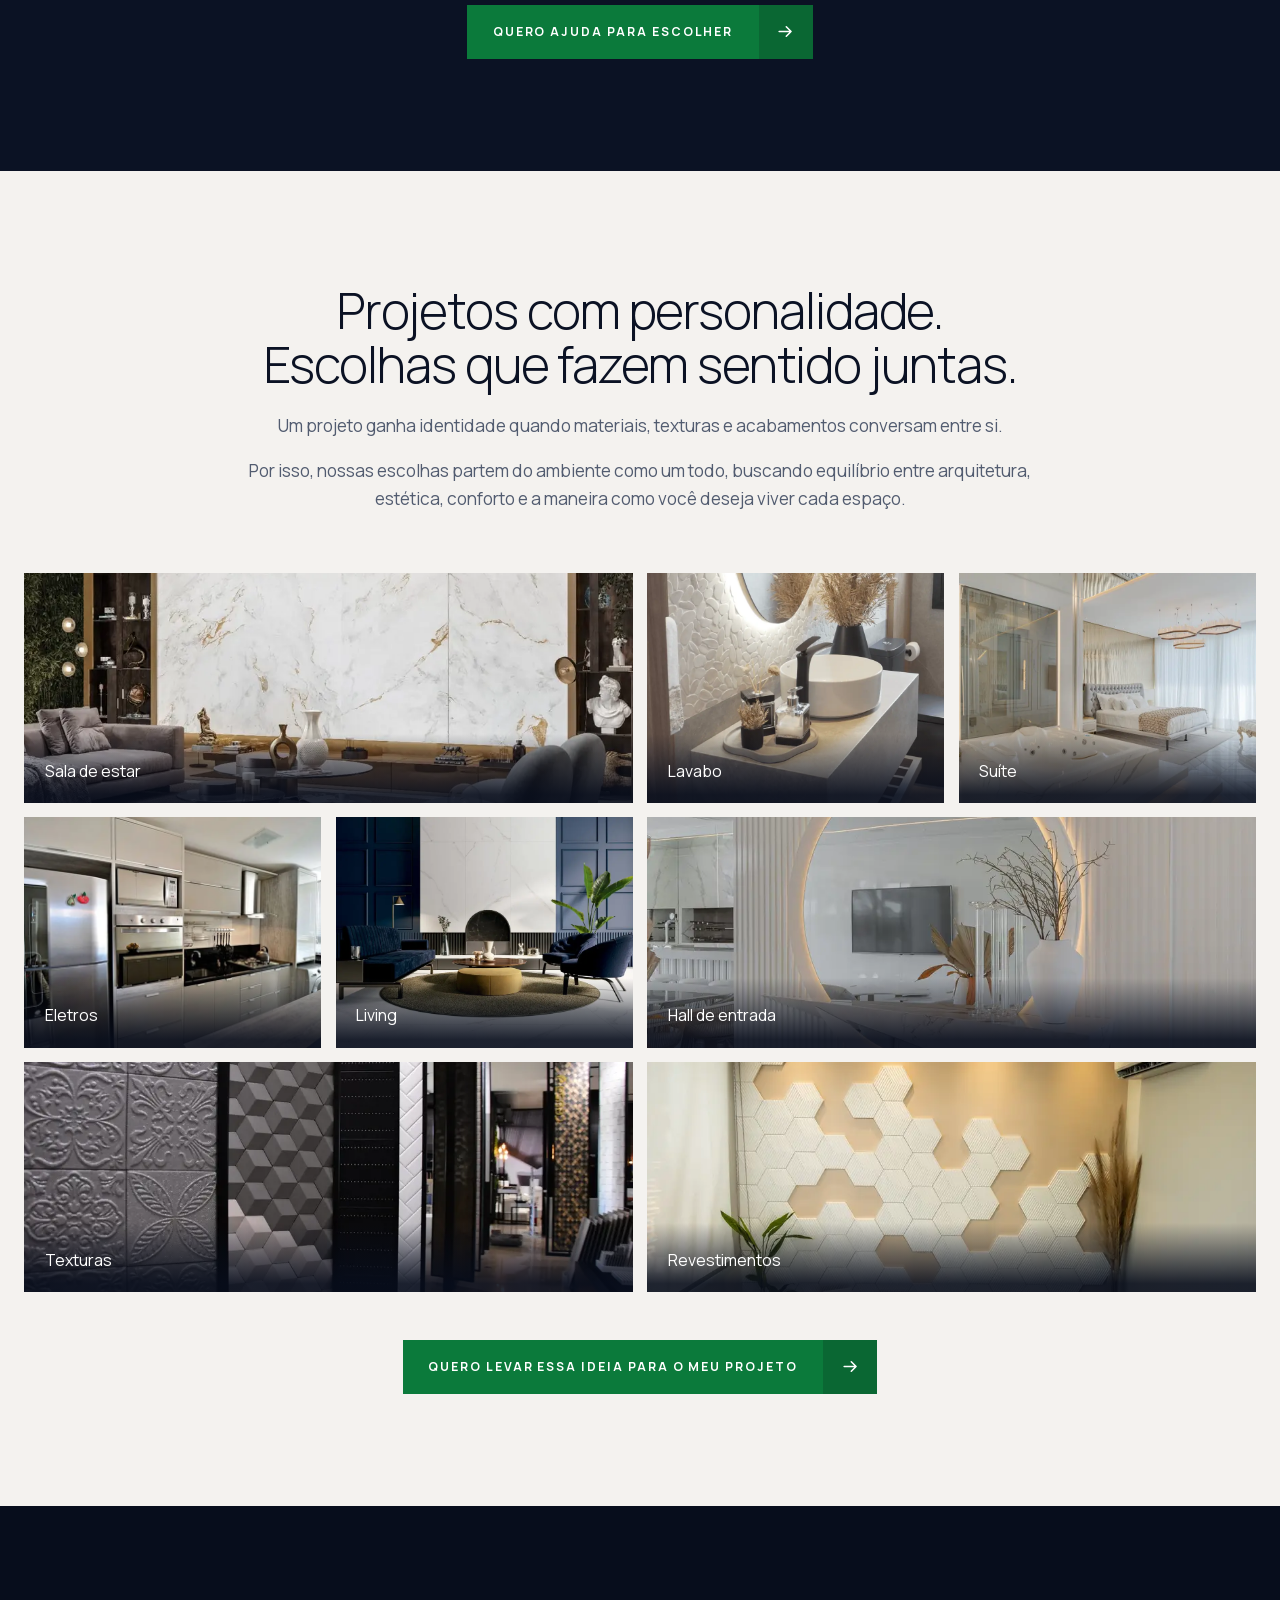
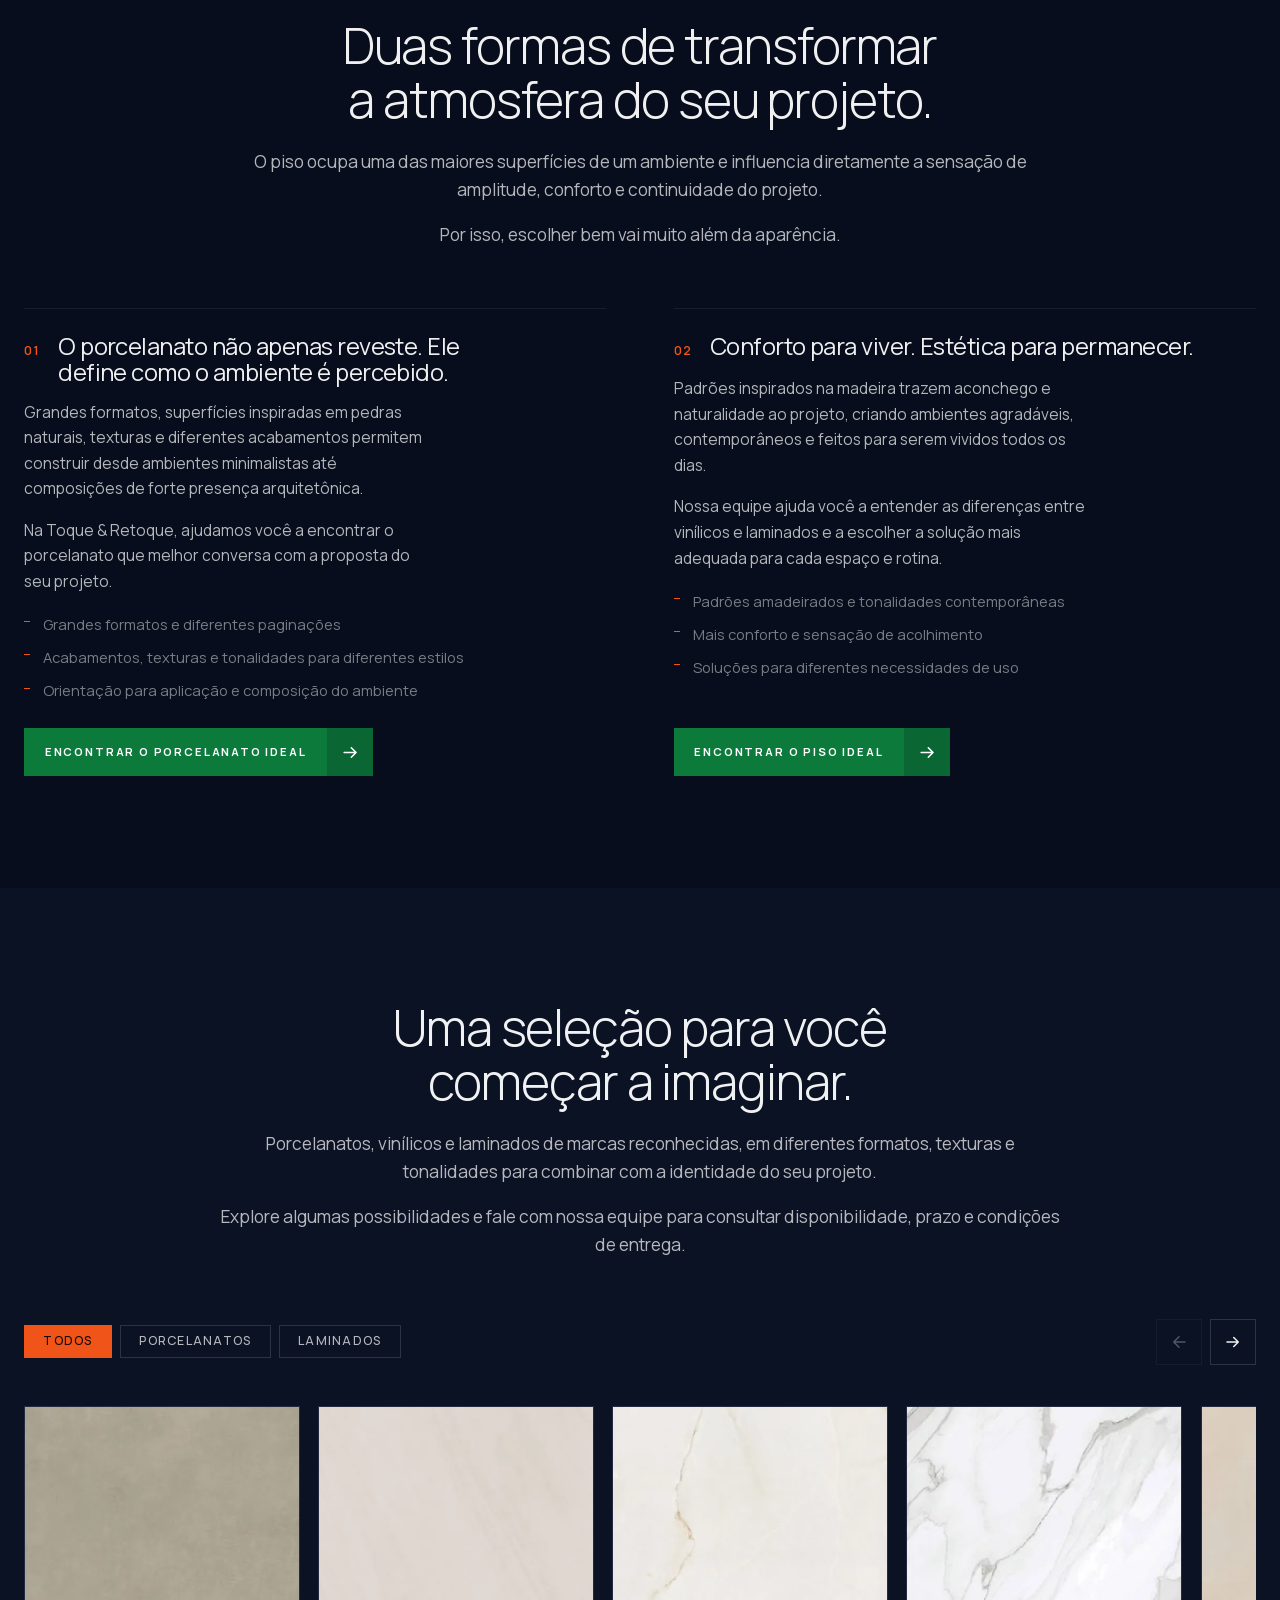
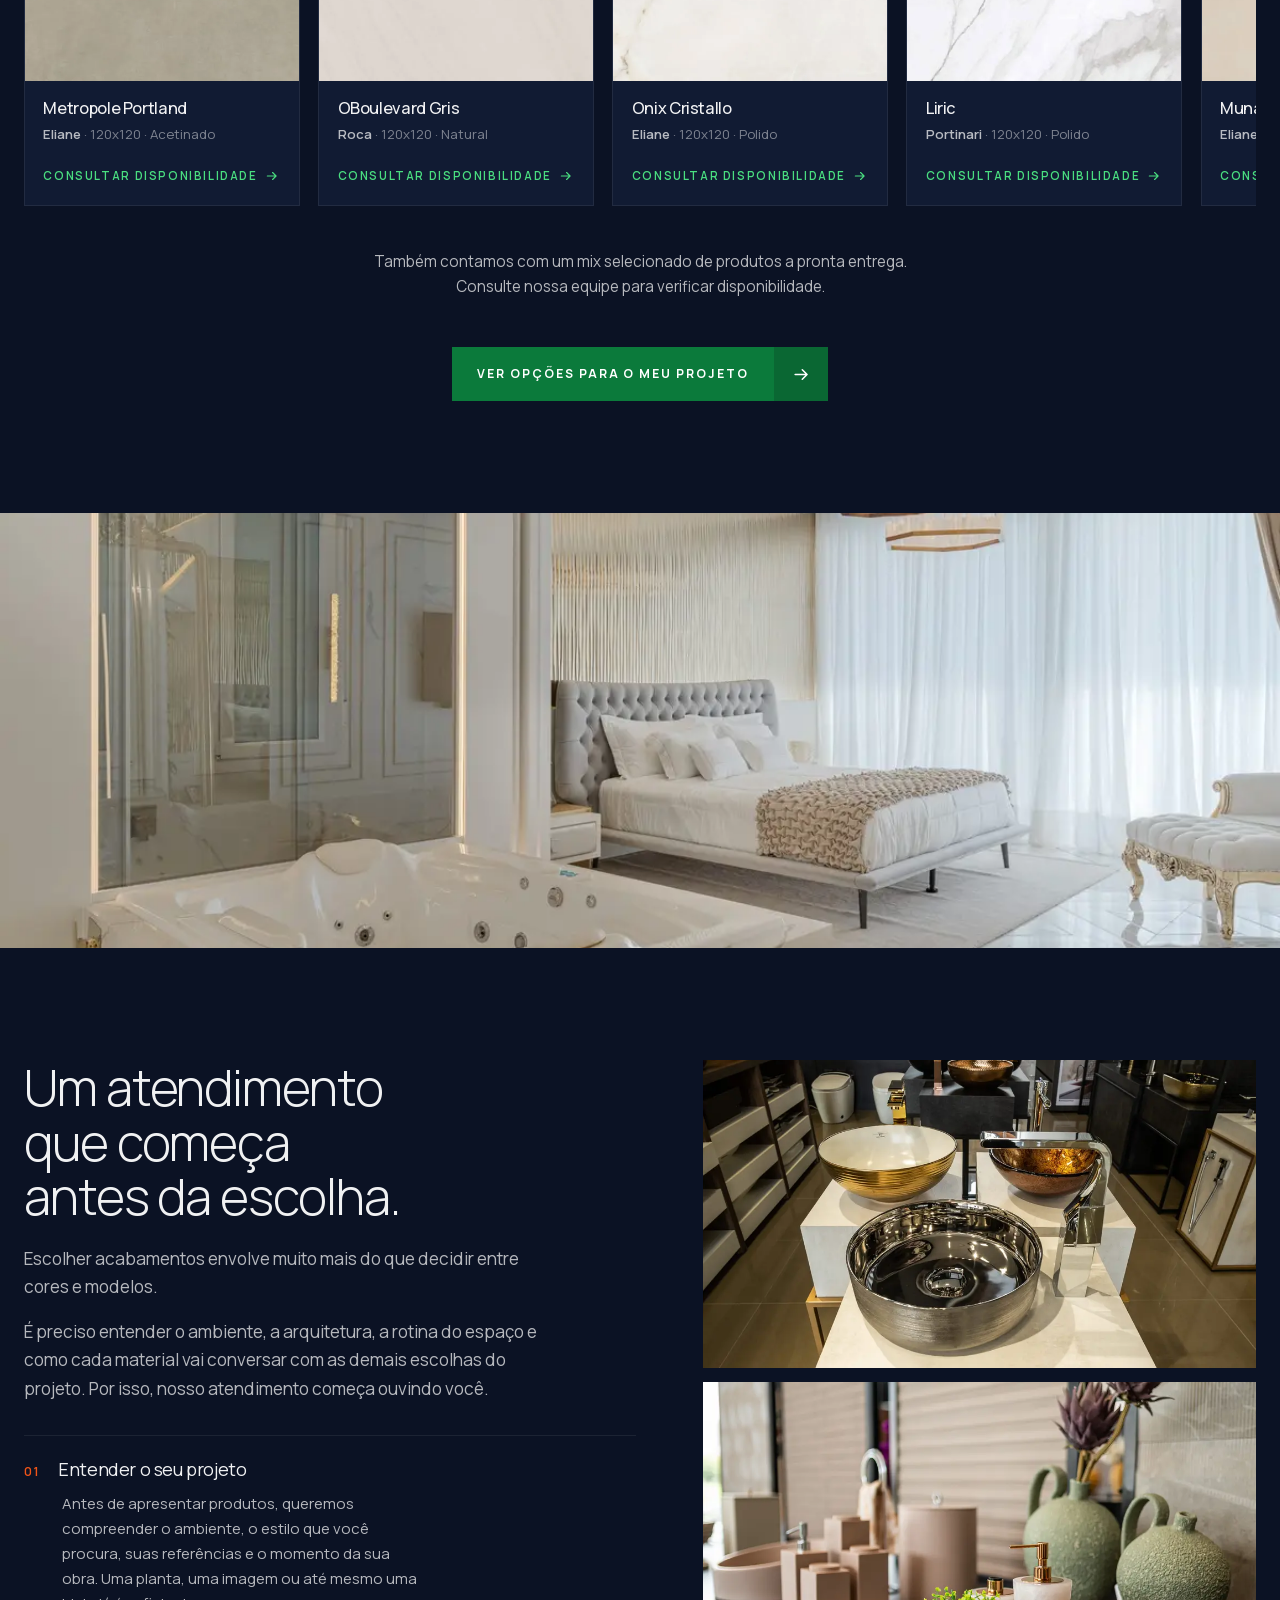
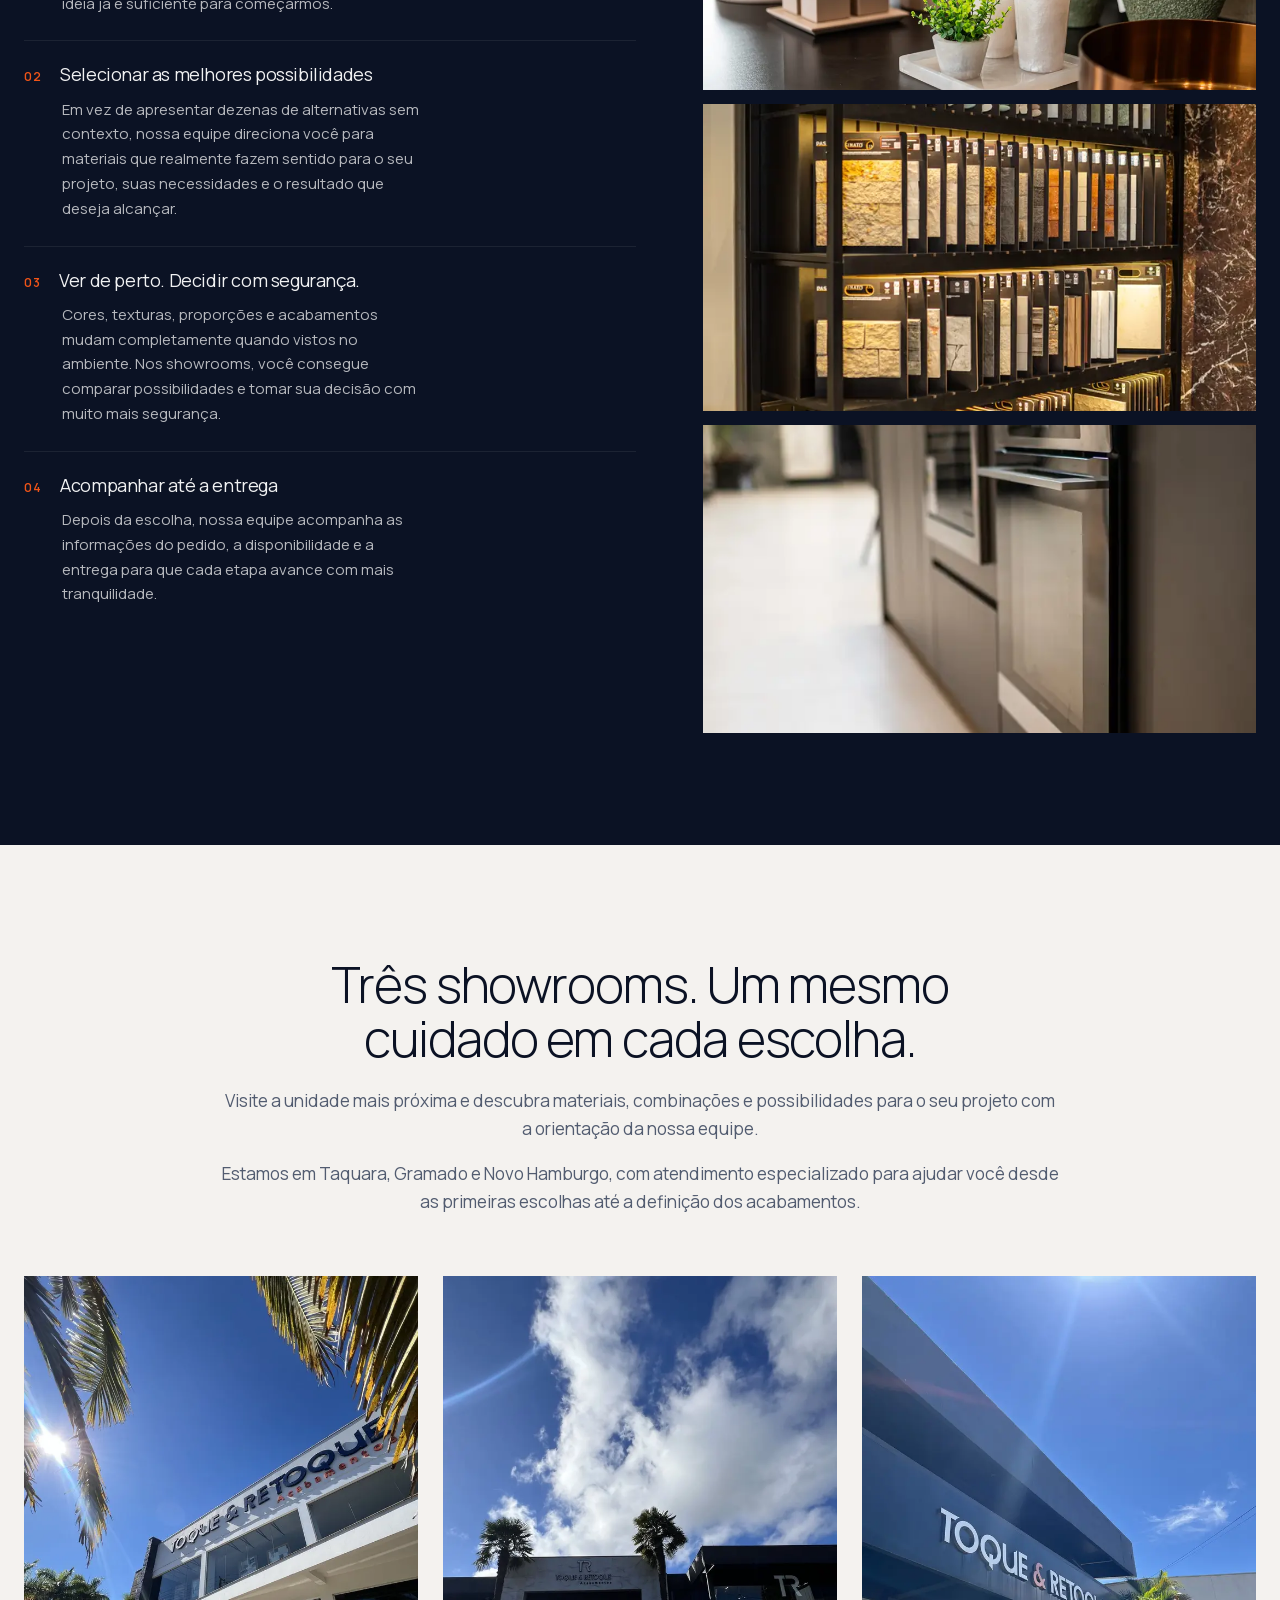
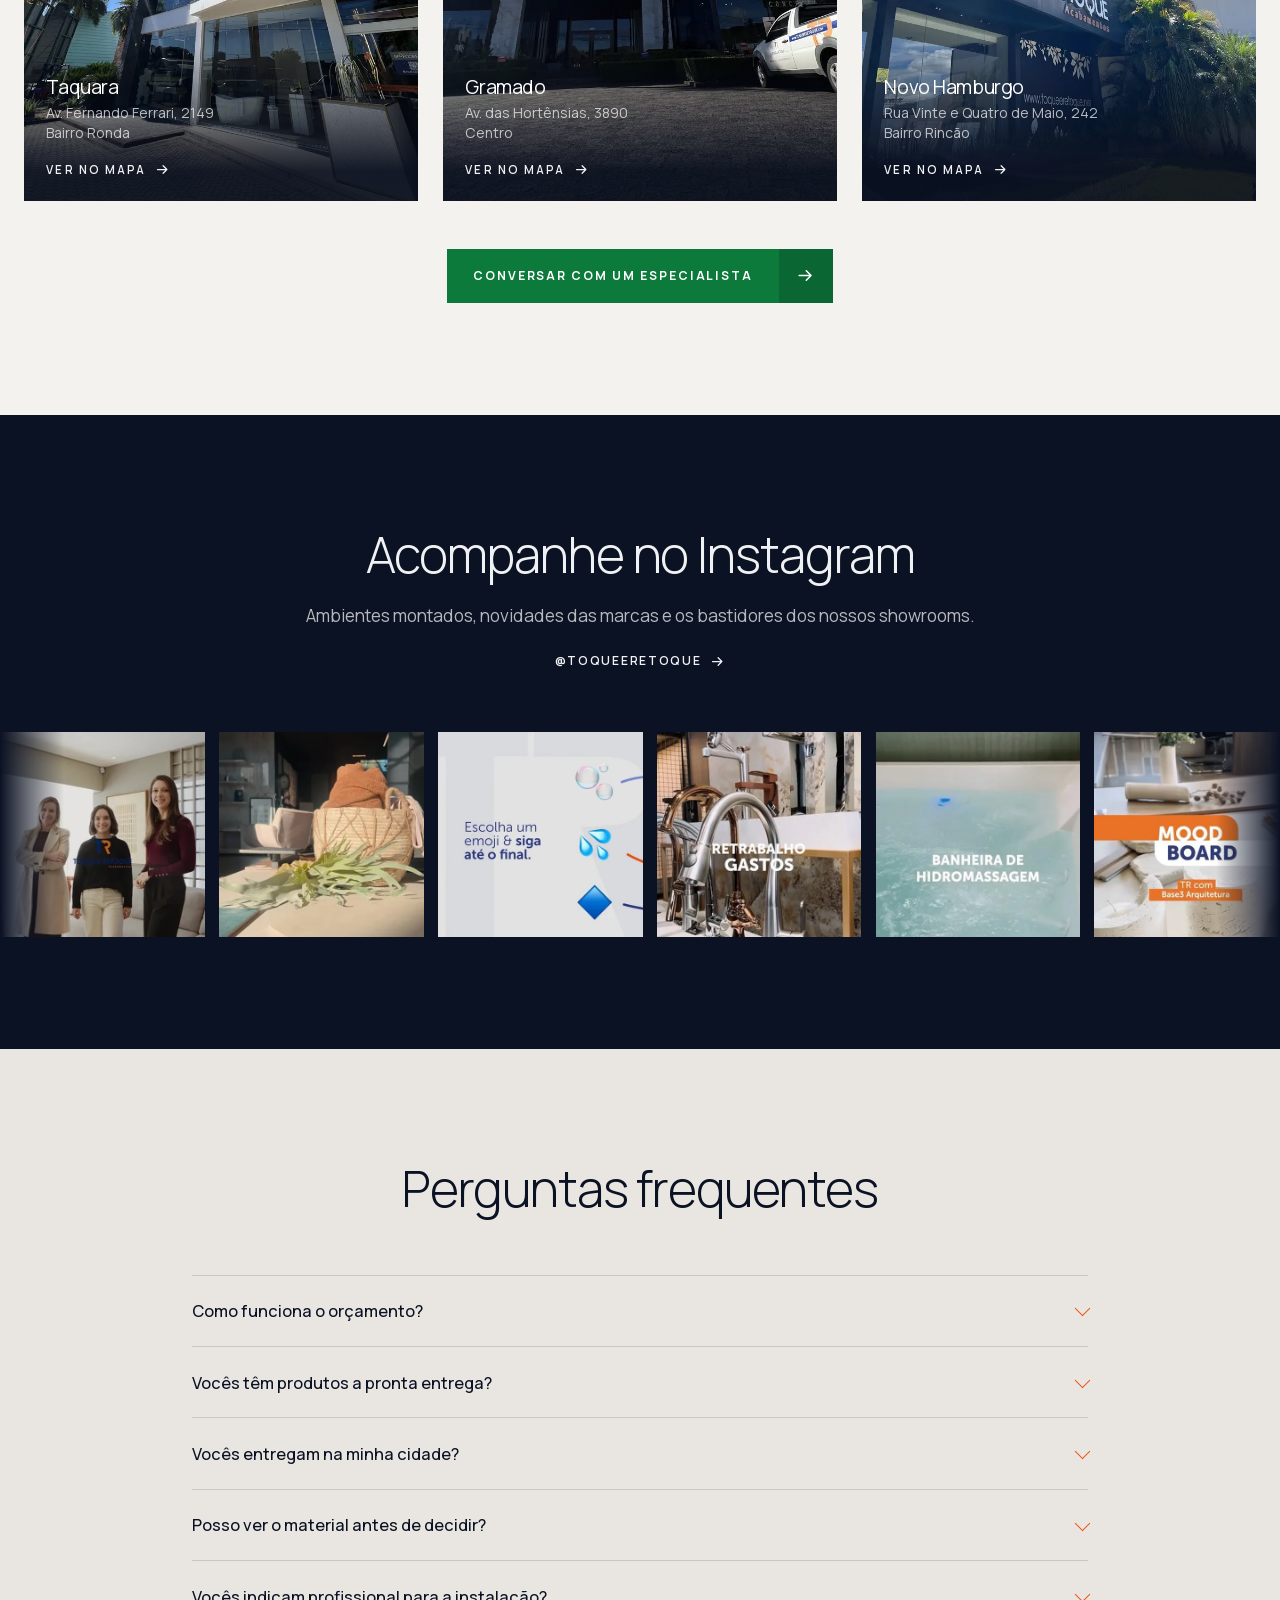
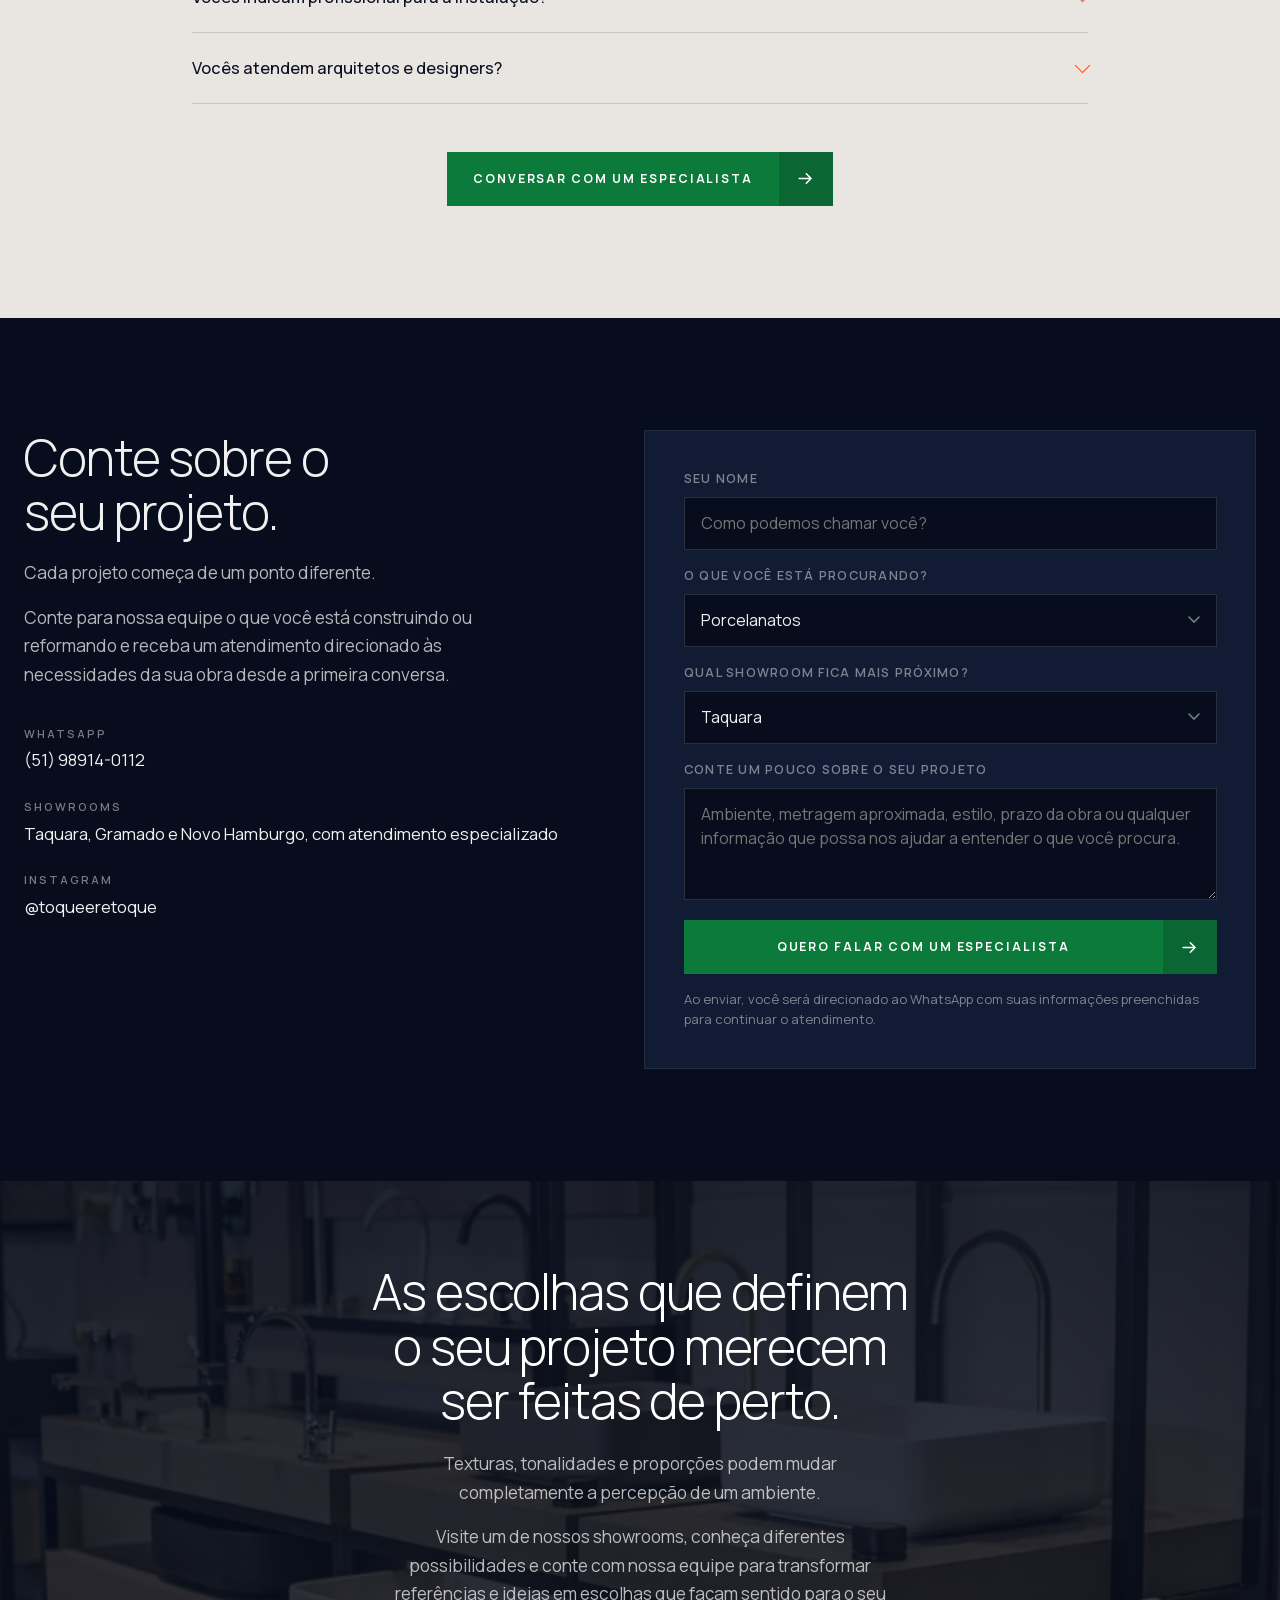
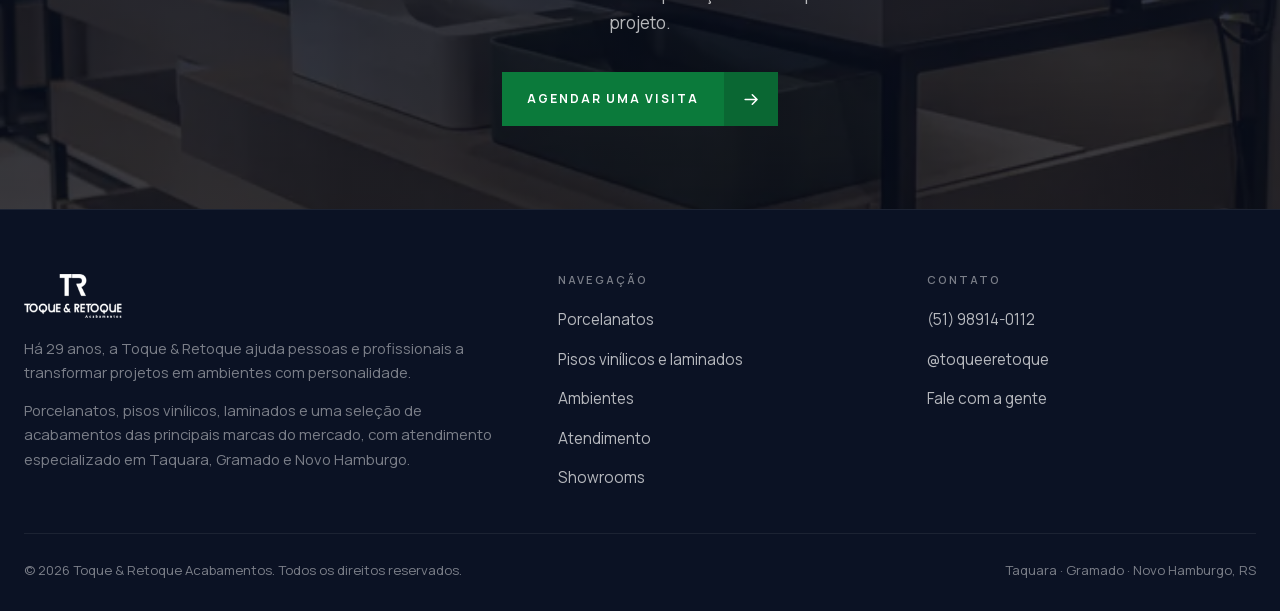
==== commit dc360e08: "feat: an Instagram strip between the showrooms and the FAQ Eleven posts pulled from the public profi" ====
--- a/index.html
+++ b/index.html
@@ -8,7 +8,7 @@
 <link rel="preload" as="image" href="assets/img/hero.webp"
       imagesrcset="assets/img/hero-640.webp 640w, assets/img/hero-860.webp 860w, assets/img/hero.webp 1280w"
       imagesizes="100vw" fetchpriority="high">
-<style>@font-face{font-family:'Manrope';src:url('assets/fonts/manrope-latin.woff2') format('woff2');font-weight:200 800;font-display:optional;unicode-range:U+0000-00FF,U+0131,U+0152-0153,U+02BB-02BC,U+02C6,U+02DA,U+02DC,U+0304,U+0308,U+0329,U+2000-206F,U+2074,U+20AC,U+2122,U+2191,U+2193,U+2212,U+2215,U+FEFF,U+FFFD}@font-face{font-family:'Manrope';src:url('assets/fonts/manrope-latin-ext.woff2') format('woff2');font-weight:200 800;font-display:optional;unicode-range:U+0100-02BA,U+02BD-02C5,U+02C7-02CC,U+02CE-02D7,U+02DD-02FF,U+0304,U+0308,U+0329,U+1D00-1DBF,U+1E00-1E9F,U+1EF2-1EFF,U+2020,U+20A0-20AB,U+20AD-20C0,U+2113,U+2C60-2C7F,U+A720-A7FF}@font-face{font-family:'Archivo';src:url('assets/fonts/archivo-latin.woff2') format('woff2');font-weight:400 700;font-display:optional;unicode-range:U+0000-00FF,U+0131,U+0152-0153,U+02BB-02BC,U+02C6,U+02DA,U+02DC,U+0304,U+0308,U+0329,U+2000-206F,U+2074,U+20AC,U+2122,U+2191,U+2193,U+2212,U+2215,U+FEFF,U+FFFD}@font-face{font-family:'Archivo';src:url('assets/fonts/archivo-latin-ext.woff2') format('woff2');font-weight:400 700;font-display:optional;unicode-range:U+0100-02BA,U+02BD-02C5,U+02C7-02CC,U+02CE-02D7,U+02DD-02FF,U+0304,U+0308,U+0329,U+1D00-1DBF,U+1E00-1E9F,U+1EF2-1EFF,U+2020,U+20A0-20AB,U+20AD-20C0,U+2113,U+2C60-2C7F,U+A720-A7FF}:root{--noite:#070d1c;--noite-2:#0b1224;--noite-3:#111b33;--azul:#183084;--azul-luz:#2f4da8;--laranja:#f05418;--laranja-cl:#ff7038;--areia:#f4f2ef;--areia-2:#e9e5e0;--branco:#fcfbfa;--tinta:#0b1224;--tinta-2:#525c70;--tinta-3:#767d8a;--claro:rgba(255,255,255,.94);--claro-2:rgba(255,255,255,.7);--claro-3:rgba(255,255,255,.46);--risco:rgba(255,255,255,.14);--risco-2:rgba(255,255,255,.07);--sans:'Manrope',-apple-system,BlinkMacSystemFont,'Segoe UI',sans-serif;--w:min(1240px,100% - 3rem);--curva:cubic-bezier(.22,1,.36,1);--alt-nav:78px}*,*::before,*::after{box-sizing:border-box}html{-webkit-text-size-adjust:100%;scroll-behavior:smooth}body{margin:0;background:var(--noite);color:var(--claro);font-family:var(--sans);font-size:clamp(1rem,.97rem + .16vw,1.07rem);line-height:1.65;-webkit-font-smoothing:antialiased;overflow-x:hidden}body.travado{overflow:hidden}img,svg{display:block;max-width:100%}a{color:inherit}p{margin:0}[hidden]{display:none!important}.env{width:var(--w);margin-inline:auto}.oculto{position:absolute;width:1px;height:1px;overflow:hidden;clip-path:inset(50%);white-space:nowrap}.oculto:focus-visible{position:fixed;top:.7rem;left:.7rem;z-index:200;width:auto;height:auto;padding:.8rem 1.2rem;clip-path:none;background:var(--laranja);color:#12060a;font-weight:600;text-decoration:none}:focus-visible{outline:2px solid var(--laranja);outline-offset:3px}section[id]{scroll-margin-top:calc(var(--alt-nav) + 1rem)}h1,h2,h3{margin:0;font-weight:300;line-height:1.1;letter-spacing:-.022em;text-wrap:balance}h1{font-size:clamp(2.15rem,1.3rem + 3.4vw,4rem)}h2{font-size:clamp(1.85rem,1.2rem + 2.5vw,3.1rem)}h3{font-size:clamp(1.15rem,1rem + .6vw,1.5rem);font-weight:400}strong,b{font-weight:600}.leve{color:var(--claro-2)}.destaque{color:var(--laranja)}.texto{font-size:clamp(.99rem,.96rem + .22vw,1.08rem);color:var(--claro-2);max-width:52ch}.sec--claro .texto{color:var(--tinta-2)}.texto p + p{margin-top:1rem}.btn{display:inline-flex;align-items:stretch;border:0;padding:0;background:none;font:inherit;text-decoration:none;cursor:pointer;color:inherit}.btn>span{display:flex;align-items:center;padding:1.05rem 1.6rem;background:var(--laranja);color:#160801;font-size:.76rem;font-weight:700;letter-spacing:.16em;text-transform:uppercase;transition:background-color .35s var(--curva)}.btn>i{display:grid;place-content:center;width:54px;flex:none;background:var(--laranja-cl);color:#160801;transition:background-color .35s var(--curva)}.btn>i svg{width:19px;height:19px;transition:transform .45s var(--curva)}.btn:hover>span{background:var(--laranja-cl)}.btn:hover>i{background:var(--branco)}.btn:hover>i svg{transform:translateX(3px)}.btn--vazado>span{background:transparent;color:var(--claro);box-shadow:inset 0 0 0 1px var(--risco)}.btn--vazado>i{background:transparent;color:var(--claro);box-shadow:inset 0 0 0 1px var(--risco)}.btn--vazado:hover>span{background:rgba(255,255,255,.07)}.btn--vazado:hover>i{background:var(--laranja);color:#160801;box-shadow:none}.sec--claro .btn--vazado>span,.sec--claro .btn--vazado>i{color:var(--tinta);box-shadow:inset 0 0 0 1px rgba(11,18,36,.16)}.sec--claro .btn--vazado:hover>span{background:rgba(11,18,36,.05)}.acoes{display:flex;flex-wrap:wrap;gap:.8rem;margin-top:clamp(2rem,1.4rem + 2vw,3rem)}.acoes--centro{justify-content:center}.btn--wa>span{background:#0b7a3b;color:#fff}.btn--wa>i{background:#0a6733;color:#fff}.btn--wa:hover>span{background:#0a6733}.btn--wa:hover>i{background:#fff;color:#0a6733}.mais{display:inline-flex;align-items:center;gap:.55rem;font-size:.72rem;font-weight:600;letter-spacing:.18em;text-transform:uppercase;text-decoration:none;color:var(--claro)}.mais svg{width:15px;height:15px;transition:transform .4s var(--curva)}.mais:hover svg{transform:translateX(4px)}.nav{position:fixed;top:0;left:0;right:0;z-index:90;transition:background-color .4s,backdrop-filter .4s,border-color .4s;border-bottom:1px solid transparent}.nav[data-fixa]{background:rgba(7,13,28,.82);backdrop-filter:blur(14px);border-bottom-color:var(--risco-2)}.nav__g{display:flex;align-items:center;gap:1.5rem;min-height:var(--alt-nav)}.nav__logo{flex:none;display:flex;align-items:center}.nav__logo img{height:clamp(38px,4vw,46px);width:auto;filter:brightness(0) invert(1)}.nav__links{display:flex;gap:2.1rem;margin-left:auto}.nav__links a{position:relative;font-size:.74rem;font-weight:500;letter-spacing:.15em;text-transform:uppercase;text-decoration:none;color:var(--claro-2);padding-block:.4rem;transition:color .3s}.nav__links a::after{content:'';position:absolute;left:0;bottom:0;width:100%;height:1px;background:var(--laranja);transform:scaleX(0);transform-origin:right;transition:transform .45s var(--curva)}.nav__links a:hover{color:var(--claro)}.nav__links a:hover::after{transform:scaleX(1);transform-origin:left}.nav__acao{flex:none}.nav__acao .btn>span{padding:.8rem 1.15rem;font-size:.68rem}.nav__acao .btn>i{width:44px}.burger{display:none;margin-left:auto;width:46px;height:46px;border:0;background:none;color:var(--claro);cursor:pointer;padding:0}.burger span{display:block;width:24px;height:1.5px;margin:6px auto;background:currentColor;transition:transform .4s var(--curva),opacity .25s}.burger[aria-expanded=true] span:nth-child(1){transform:translateY(7.5px) rotate(45deg)}.burger[aria-expanded=true] span:nth-child(2){opacity:0}.burger[aria-expanded=true] span:nth-child(3){transform:translateY(-7.5px) rotate(-45deg)}.gaveta{position:fixed;inset:0;z-index:80;background:var(--noite);display:grid;place-content:center;gap:1.6rem;text-align:center;opacity:0;visibility:hidden;transition:opacity .4s,visibility .4s}.gaveta[data-aberta]{opacity:1;visibility:visible}.gaveta a{font-size:1.4rem;font-weight:300;text-decoration:none;color:var(--claro)}.gaveta a:hover{color:var(--laranja)}.hero{position:relative;min-height:100svh;display:flex;align-items:flex-end;padding-block:calc(var(--alt-nav) + 4rem) 0;overflow:hidden;isolation:isolate}.hero__foto{position:absolute;inset:0;z-index:-2}.hero__foto img{width:100%;height:100%;object-fit:cover;object-position:50% 55%}.hero__veu{position:absolute;inset:0;z-index:-1;background:linear-gradient(96deg,rgba(7,13,28,.93) 0%,rgba(7,13,28,.82) 38%,rgba(7,13,28,.45) 72%,rgba(7,13,28,.3) 100%),linear-gradient(0deg,rgba(7,13,28,.85) 0%,transparent 42%)}.hero__g{position:relative;padding-bottom:clamp(3rem,2rem + 4vw,5rem)}.hero h1{max-width:19ch}.hero .texto{margin-top:1.7rem;max-width:46ch}.hero__acoes{display:flex;flex-wrap:wrap;gap:.8rem;margin-top:2.4rem}.numeros{background:var(--noite-2);border-top:1px solid var(--risco-2)}.numeros__g{display:grid;grid-template-columns:repeat(3,1fr)}.numeros__i{display:flex;align-items:baseline;gap:.9rem;padding:clamp(1.1rem,.9rem + .9vw,1.7rem) 0;border-left:1px solid var(--risco-2);padding-left:clamp(1.2rem,.8rem + 1.6vw,2.4rem)}.numeros__i:first-child{border-left:0;padding-left:0}.numeros__n{font-size:clamp(1.7rem,1.3rem + 1.5vw,2.4rem);font-weight:300;line-height:1;letter-spacing:-.04em;color:var(--branco);flex:none}.numeros__r{font-size:.82rem;line-height:1.4;color:var(--claro-3)}.sec{position:relative;padding-block:clamp(4rem,3rem + 5vw,7.5rem)}.sec--claro{background:var(--areia);color:var(--tinta)}.sec--claro h1,.sec--claro h2,.sec--claro h3{color:var(--tinta)}.sec--areia2{background:var(--areia-2)}.sec--fundo2{background:var(--noite-2)}.cabeca{max-width:44rem;margin-bottom:clamp(2.4rem,1.6rem + 2.6vw,4rem)}.cabeca--centro{margin-inline:auto;text-align:center;max-width:56rem}.cabeca--centro h2{max-width:none;text-wrap:balance}.cabeca--centro .texto{max-width:84ch}.cabeca--centro .texto{margin-inline:auto;text-align:center}.cabeca .texto{margin-top:1.3rem}.marcas__l{text-align:center;font-size:.74rem;font-weight:600;letter-spacing:.16em;text-transform:uppercase;color:var(--claro-3);margin:0 auto clamp(1.5rem, 1.1rem + 1.4vw, 2.6rem);width:var(--w)}.nota{margin-top:clamp(1.6rem,1.2rem + 1.4vw,2.4rem);text-align:center;font-size:.95rem;color:var(--claro-2);max-width:60ch;margin-inline:auto}.item .acoes{margin-top:auto;padding-top:1.6rem}.item .acoes .btn>span{padding:.9rem 1.3rem;font-size:.71rem}.item .acoes .btn>i{width:46px}.marcas{overflow:hidden;-webkit-mask:linear-gradient(90deg,transparent,#000 6%,#000 94%,transparent);mask:linear-gradient(90deg,transparent,#000 6%,#000 94%,transparent)}.marcas__t{display:flex;align-items:center;gap:clamp(2.5rem,1.5rem + 4vw,5rem);width:max-content;animation:corre var(--dur,38s) linear infinite}.marcas:hover .marcas__t{animation-play-state:paused}@keyframes corre{to{transform:translateX(calc(-50% - clamp(2.5rem,1.5rem + 4vw,5rem) / 2))}}.marcas__t img{height:clamp(26px,3vw,34px);width:auto;flex:none;opacity:.5;filter:brightness(0) invert(1);transition:opacity .35s}.sec--claro .marcas__t img{filter:none;opacity:.42}.marcas__t img:hover{opacity:1}.galeria{display:grid;grid-template-columns:repeat(4,1fr);grid-auto-rows:clamp(170px,18vw,250px);gap:clamp(.6rem,.4rem + .6vw,1rem)}.peca{position:relative;overflow:hidden;background:var(--noite-3);text-decoration:none;display:block;height:100%}.peca--larga{grid-column:span 2}.peca img{width:100%;height:100%;object-fit:cover;transition:transform 1.1s var(--curva)}.peca:hover img{transform:scale(1.05)}.peca__x{position:absolute;inset:auto 0 0;padding:1.5rem 1.3rem 1.2rem;background:linear-gradient(0deg,rgba(7,13,28,.88) 12%,transparent);display:grid;gap:.5rem}.sec--claro .peca .peca__n,.peca__n{font-size:1rem;font-weight:400;color:#fff}.peca .mais{color:var(--claro-2);font-size:.66rem}.itens{display:grid;grid-template-columns:1fr 1fr;gap:clamp(2rem,1.2rem + 3vw,3.6rem) clamp(2rem,1rem + 4vw,4.5rem)}.item{border-top:1px solid rgba(11,18,36,.14);padding-top:1.5rem;display:flex;flex-direction:column}.sec:not(.sec--claro) .item{border-top-color:var(--risco-2)}.item__c{display:flex;gap:1.1rem;align-items:baseline;margin-bottom:.9rem}.item__n{font-size:.78rem;font-weight:600;letter-spacing:.1em;color:var(--laranja);flex:none}.item p{font-size:.97rem;color:var(--tinta-2);max-width:46ch}.sec:not(.sec--claro) .item p{color:var(--claro-2)}.item ul{list-style:none;margin:1.1rem 0 0;padding:0;display:grid;gap:.55rem}.item li{position:relative;padding-left:1.2rem;font-size:.92rem;color:var(--tinta-2)}.sec:not(.sec--claro) .item li{color:var(--claro-3)}.item li::before{content:'';position:absolute;left:0;top:.62em;width:6px;height:1px;background:var(--laranja)}.barra{display:flex;align-items:center;gap:1rem;flex-wrap:nowrap;margin-bottom:clamp(1.6rem,1.2rem + 1.4vw,2.4rem)}.filtros{display:flex;flex-wrap:wrap;gap:.5rem;flex:1 1 auto;min-width:0}.filtro{padding:.6rem 1.15rem;border:1px solid var(--risco);background:transparent;color:var(--claro-2);font:500 .78rem/1 var(--sans);letter-spacing:.1em;text-transform:uppercase;cursor:pointer;transition:background-color .3s,color .3s,border-color .3s}.filtro:hover{color:var(--claro);border-color:var(--claro-3)}.filtro[aria-pressed=true]{background:var(--laranja);border-color:var(--laranja);color:#160801}.setas{display:flex;gap:.5rem;margin-left:auto;flex:none}.seta{display:grid;place-content:center;width:46px;height:46px;flex:none;padding:0;border:1px solid var(--risco);background:transparent;color:var(--claro);cursor:pointer;transition:background-color .3s,border-color .3s,color .3s,opacity .3s}.seta svg{width:18px;height:18px}.seta:hover:not(:disabled){background:var(--laranja);border-color:var(--laranja);color:#160801}.seta:disabled{opacity:.3;cursor:default}.vitrine{--vis:4.25;--gap:clamp(.8rem,.5rem + .8vw,1.2rem);display:grid;grid-auto-flow:column;grid-auto-columns:calc((100% - (var(--vis) - 1) * var(--gap)) / var(--vis));gap:var(--gap);overflow-x:auto;overscroll-behavior-x:contain;scroll-snap-type:x mandatory;scroll-behavior:smooth;scrollbar-width:none;-ms-overflow-style:none;padding-block:4px 6px}.vitrine::-webkit-scrollbar{display:none}.prod{scroll-snap-align:start;display:flex;flex-direction:column;background:var(--noite-3);border:1px solid var(--risco-2);overflow:hidden;transition:border-color .35s,transform .45s var(--curva)}.prod:hover{border-color:rgba(240,84,24,.45);transform:translateY(-3px)}.prod__f{aspect-ratio:1;overflow:hidden;background:var(--noite-2)}.prod__f img{width:100%;height:100%;object-fit:cover;transition:transform 1.1s var(--curva)}.prod:hover .prod__f img{transform:scale(1.05)}.prod__c{padding:1.1rem 1.15rem 1.25rem;display:flex;flex-direction:column;gap:.35rem;flex:1}.prod__n{font-size:1.02rem;font-weight:500;line-height:1.25;color:var(--claro)}.prod__m{font-size:.83rem;color:var(--claro-3)}.prod__m b{color:var(--claro-2);font-weight:600}.prod__cta{margin-top:auto;padding-top:.9rem;display:inline-flex;align-items:center;gap:.45rem;font-size:.72rem;font-weight:600;letter-spacing:.14em;text-transform:uppercase;text-decoration:none;color:#4ade80}.prod__cta svg{width:14px;height:14px;transition:transform .4s var(--curva)}.prod__cta:hover svg{transform:translateX(3px)}@media(max-width:1000px){.vitrine{--vis:3.25}}@media(max-width:760px){.vitrine{--vis:2.25}}@media(max-width:520px){.vitrine{--vis:1.35}}.metodo{display:grid;grid-template-columns:1.05fr minmax(0,.95fr);gap:clamp(2rem,1rem + 4vw,4.5rem);align-items:stretch}.passos{display:grid;gap:0;margin-top:2rem}.passo{border-top:1px solid var(--risco-2);padding:1.5rem 0}.passo__t{display:flex;gap:1.1rem;align-items:baseline;margin-bottom:.6rem}.passo__n{font-size:.78rem;font-weight:600;letter-spacing:.1em;color:var(--laranja);flex:none}.passo h3{font-size:1.12rem;font-weight:400}.passo p{font-size:.94rem;color:var(--claro-2);max-width:44ch;padding-left:2.4rem}.metodo__fotos{position:relative;min-height:clamp(420px,44vw,640px)}.pilha{position:absolute;inset:0;display:grid;grid-template-rows:repeat(4,1fr);gap:clamp(.6rem,.4rem + .6vw,1rem)}.pilha img{width:100%;height:100%;object-fit:cover;min-height:0}@media(max-width:1000px){.metodo__fotos{min-height:0}.pilha{position:static;grid-template-rows:none}.pilha img{aspect-ratio:4/3}}.faixa{height:clamp(240px,34vw,440px);overflow:hidden;position:relative}.faixa img{width:100%;height:100%;object-fit:cover;object-position:50% 58%}.lojas{display:grid;grid-template-columns:repeat(3,1fr);gap:clamp(1rem,.6rem + 1.2vw,1.6rem)}.loja{position:relative;overflow:hidden;background:var(--noite-3)}.loja__f{aspect-ratio:3/4;overflow:hidden}.loja__f img{width:100%;height:100%;object-fit:cover;transition:transform 1.1s var(--curva)}.loja:hover .loja__f img{transform:scale(1.04)}.loja__x{position:absolute;inset:auto 0 0;padding:1.6rem 1.4rem 1.4rem;background:linear-gradient(0deg,rgba(7,13,28,.92) 20%,transparent);display:grid;gap:.3rem}.sec--claro .loja .loja__n,.loja__n{font-size:1.2rem;font-weight:400;color:#fff}.loja__e{font-size:.88rem;color:var(--claro-2);line-height:1.45}.loja .mais{margin-top:.7rem}.fq{display:grid;gap:0;max-width:56rem;margin-inline:auto}.fq details{border-top:1px solid rgba(11,18,36,.14)}.fq details:last-child{border-bottom:1px solid rgba(11,18,36,.14)}.fq summary{display:flex;align-items:center;justify-content:space-between;gap:1.5rem;padding:1.35rem 0;cursor:pointer;list-style:none;font-size:1.03rem;font-weight:500}.fq summary::-webkit-details-marker{display:none}.fq summary::after{content:'';width:11px;height:11px;flex:none;border-right:1.5px solid var(--laranja);border-bottom:1.5px solid var(--laranja);transform:rotate(45deg);margin-bottom:4px;transition:transform .35s var(--curva)}.fq details[open] summary::after{transform:rotate(-135deg);margin-bottom:-3px}.fq p{padding-bottom:1.5rem;font-size:.97rem;color:var(--tinta-2);max-width:64ch}.contato{display:grid;grid-template-columns:.95fr 1.05fr;gap:clamp(2.2rem,1.4rem + 3.5vw,4.5rem);align-items:start}.dados{list-style:none;margin:2.2rem 0 0;padding:0;display:grid;gap:1.5rem}.dados li{display:grid;gap:.2rem}.dados b{font-size:.7rem;font-weight:600;letter-spacing:.18em;text-transform:uppercase;color:var(--claro-3)}.dados span,.dados a{font-size:1.05rem;color:var(--claro);text-decoration:none}.dados a:hover{color:var(--laranja)}.form{display:grid;gap:1rem;padding:clamp(1.6rem,1.2rem + 1.8vw,2.4rem);background:var(--noite-3);border:1px solid var(--risco-2)}.campo{display:grid;gap:.45rem}.campo label{font-size:.78rem;font-weight:600;letter-spacing:.1em;text-transform:uppercase;color:var(--claro-3)}.campo input,.campo select,.campo textarea{width:100%;padding:.85rem 1rem;background:var(--noite);border:1px solid var(--risco);color:var(--claro);font:400 1rem/1.5 var(--sans);transition:border-color .3s}.campo textarea{min-height:112px;resize:vertical}.campo select{appearance:none;background-image:url("data:image/svg+xml,%3Csvg xmlns='http://www.w3.org/2000/svg' viewBox='0 0 12 8'%3E%3Cpath d='M1 1l5 5 5-5' fill='none' stroke='%23767d8a' stroke-width='1.6' stroke-linecap='round'/%3E%3C/svg%3E");background-repeat:no-repeat;background-position:right 1rem center;background-size:12px;padding-right:2.5rem}.campo input:focus,.campo select:focus,.campo textarea:focus{outline:none;border-color:var(--laranja)}.form .btn{width:100%;margin-top:.3rem}.form .btn>span{flex:1;justify-content:center}.form__nota{font-size:.82rem;color:var(--claro-3);line-height:1.5}.final{position:relative;padding:0}.final__cartao{position:relative;overflow:hidden;text-align:center;padding:clamp(3rem,2rem + 4vw,5.5rem) clamp(1.5rem,1rem + 3vw,4rem)}.final__cartao img{position:absolute;inset:0;width:100%;height:100%;object-fit:cover;z-index:-2}.final__cartao::before{content:'';position:absolute;inset:0;z-index:-1;background:linear-gradient(180deg,rgba(7,13,28,.9),rgba(7,13,28,.78))}.final__cartao h2{max-width:24ch;margin-inline:auto;color:#fff}.final__cartao .texto{margin:1.4rem auto 0;text-align:center;color:var(--claro-2)}.final__acoes{display:flex;justify-content:center;margin-top:2.2rem}.rodape{background:var(--noite-2);border-top:1px solid var(--risco-2);padding-block:clamp(2.8rem,2rem + 2.5vw,4rem) 1.8rem}.rodape__g{display:grid;grid-template-columns:1.5fr 1fr 1fr;gap:2.5rem;padding-bottom:2.4rem;border-bottom:1px solid var(--risco-2)}.rodape__logo img{height:44px;width:auto;filter:brightness(0) invert(1);margin-bottom:1.1rem}.rodape p{font-size:.93rem;color:var(--claro-3);max-width:34rem}.rodape h3{font-size:.7rem;font-weight:600;letter-spacing:.18em;text-transform:uppercase;color:var(--claro-3);margin-bottom:1rem}.rodape ul{list-style:none;margin:0;padding:0;display:grid;gap:.3rem}.rodape li a{display:inline-block;padding-block:.3rem;font-size:.95rem;color:var(--claro-2);text-decoration:none;transition:color .3s}.rodape li a:hover{color:var(--laranja)}.rodape__fim{display:flex;flex-wrap:wrap;gap:.7rem 1.5rem;justify-content:space-between;padding-top:1.6rem;font-size:.83rem;color:var(--claro-3)}[data-sobe]{opacity:0;transform:translateY(22px);transition:opacity .85s var(--curva),transform .85s var(--curva)}[data-sobe][data-atraso="1"]{transition-delay:.1s}[data-sobe][data-atraso="2"]{transition-delay:.2s}[data-sobe][data-atraso="3"]{transition-delay:.3s}[data-sobe].dentro{opacity:1;transform:none}[data-fade]{opacity:0;transition:opacity .85s var(--curva) .1s}[data-fade].dentro{opacity:1}@media(max-width:1000px){.metodo,.contato{grid-template-columns:1fr}.galeria{grid-template-columns:repeat(2,1fr)}.peca--alta{grid-row:auto;aspect-ratio:3/4;margin-top:0}.peca--larga{grid-column:span 2}.lojas{grid-template-columns:1fr}.loja__f{aspect-ratio:16/10}.rodape__g{grid-template-columns:1fr 1fr}.rodape__g>div:first-child{grid-column:1/-1}}@media(max-width:860px){.nav__links,.nav__acao{display:none}.burger{display:block}.itens{grid-template-columns:1fr}.numeros__g{grid-template-columns:1fr}.numeros__i{border-left:0;border-top:1px solid var(--risco-2);padding-left:0;padding-block:1.2rem}.numeros__i:first-child{border-top:0}.passo p{padding-left:0}}@media(max-width:620px){:root{--w:min(1240px,100% - 2.2rem)}.galeria{grid-template-columns:1fr}.peca--larga{grid-column:auto}.hero__acoes .btn{width:100%}.hero__acoes .btn>span{flex:1;justify-content:center}.acoes .btn,.hero__acoes .btn{width:100%}.acoes .btn>span{flex:1;justify-content:center}.btn>span{padding:.95rem 1.1rem;font-size:.7rem;letter-spacing:.09em;line-height:1.35;text-align:center}.btn>i{width:48px}}@media(prefers-reduced-motion:reduce){html{scroll-behavior:auto}*,*::before,*::after{animation-duration:.01ms!important;animation-iteration-count:1!important;transition-duration:.01ms!important}[data-sobe]{opacity:1;transform:none}[data-fade]{opacity:1}.vitrine{scroll-behavior:auto}.marcas__t{animation:none;transform:none}}</style>
+<style>@font-face{font-family:'Manrope';src:url('assets/fonts/manrope-latin.woff2') format('woff2');font-weight:200 800;font-display:optional;unicode-range:U+0000-00FF,U+0131,U+0152-0153,U+02BB-02BC,U+02C6,U+02DA,U+02DC,U+0304,U+0308,U+0329,U+2000-206F,U+2074,U+20AC,U+2122,U+2191,U+2193,U+2212,U+2215,U+FEFF,U+FFFD}@font-face{font-family:'Manrope';src:url('assets/fonts/manrope-latin-ext.woff2') format('woff2');font-weight:200 800;font-display:optional;unicode-range:U+0100-02BA,U+02BD-02C5,U+02C7-02CC,U+02CE-02D7,U+02DD-02FF,U+0304,U+0308,U+0329,U+1D00-1DBF,U+1E00-1E9F,U+1EF2-1EFF,U+2020,U+20A0-20AB,U+20AD-20C0,U+2113,U+2C60-2C7F,U+A720-A7FF}@font-face{font-family:'Archivo';src:url('assets/fonts/archivo-latin.woff2') format('woff2');font-weight:400 700;font-display:optional;unicode-range:U+0000-00FF,U+0131,U+0152-0153,U+02BB-02BC,U+02C6,U+02DA,U+02DC,U+0304,U+0308,U+0329,U+2000-206F,U+2074,U+20AC,U+2122,U+2191,U+2193,U+2212,U+2215,U+FEFF,U+FFFD}@font-face{font-family:'Archivo';src:url('assets/fonts/archivo-latin-ext.woff2') format('woff2');font-weight:400 700;font-display:optional;unicode-range:U+0100-02BA,U+02BD-02C5,U+02C7-02CC,U+02CE-02D7,U+02DD-02FF,U+0304,U+0308,U+0329,U+1D00-1DBF,U+1E00-1E9F,U+1EF2-1EFF,U+2020,U+20A0-20AB,U+20AD-20C0,U+2113,U+2C60-2C7F,U+A720-A7FF}:root{--noite:#070d1c;--noite-2:#0b1224;--noite-3:#111b33;--azul:#183084;--azul-luz:#2f4da8;--laranja:#f05418;--laranja-cl:#ff7038;--areia:#f4f2ef;--areia-2:#e9e5e0;--branco:#fcfbfa;--tinta:#0b1224;--tinta-2:#525c70;--tinta-3:#767d8a;--claro:rgba(255,255,255,.94);--claro-2:rgba(255,255,255,.7);--claro-3:rgba(255,255,255,.46);--risco:rgba(255,255,255,.14);--risco-2:rgba(255,255,255,.07);--sans:'Manrope',-apple-system,BlinkMacSystemFont,'Segoe UI',sans-serif;--w:min(1240px,100% - 3rem);--curva:cubic-bezier(.22,1,.36,1);--alt-nav:78px}*,*::before,*::after{box-sizing:border-box}html{-webkit-text-size-adjust:100%;scroll-behavior:smooth}body{margin:0;background:var(--noite);color:var(--claro);font-family:var(--sans);font-size:clamp(1rem,.97rem + .16vw,1.07rem);line-height:1.65;-webkit-font-smoothing:antialiased;overflow-x:hidden}body.travado{overflow:hidden}img,svg{display:block;max-width:100%}a{color:inherit}p{margin:0}[hidden]{display:none!important}.env{width:var(--w);margin-inline:auto}.oculto{position:absolute;width:1px;height:1px;overflow:hidden;clip-path:inset(50%);white-space:nowrap}.oculto:focus-visible{position:fixed;top:.7rem;left:.7rem;z-index:200;width:auto;height:auto;padding:.8rem 1.2rem;clip-path:none;background:var(--laranja);color:#12060a;font-weight:600;text-decoration:none}:focus-visible{outline:2px solid var(--laranja);outline-offset:3px}section[id]{scroll-margin-top:calc(var(--alt-nav) + 1rem)}h1,h2,h3{margin:0;font-weight:300;line-height:1.1;letter-spacing:-.022em;text-wrap:balance}h1{font-size:clamp(2.15rem,1.3rem + 3.4vw,4rem)}h2{font-size:clamp(1.85rem,1.2rem + 2.5vw,3.1rem)}h3{font-size:clamp(1.15rem,1rem + .6vw,1.5rem);font-weight:400}strong,b{font-weight:600}.leve{color:var(--claro-2)}.destaque{color:var(--laranja)}.texto{font-size:clamp(.99rem,.96rem + .22vw,1.08rem);color:var(--claro-2);max-width:52ch}.sec--claro .texto{color:var(--tinta-2)}.texto p + p{margin-top:1rem}.btn{display:inline-flex;align-items:stretch;border:0;padding:0;background:none;font:inherit;text-decoration:none;cursor:pointer;color:inherit}.btn>span{display:flex;align-items:center;padding:1.05rem 1.6rem;background:var(--laranja);color:#160801;font-size:.76rem;font-weight:700;letter-spacing:.16em;text-transform:uppercase;transition:background-color .35s var(--curva)}.btn>i{display:grid;place-content:center;width:54px;flex:none;background:var(--laranja-cl);color:#160801;transition:background-color .35s var(--curva)}.btn>i svg{width:19px;height:19px;transition:transform .45s var(--curva)}.btn:hover>span{background:var(--laranja-cl)}.btn:hover>i{background:var(--branco)}.btn:hover>i svg{transform:translateX(3px)}.btn--vazado>span{background:transparent;color:var(--claro);box-shadow:inset 0 0 0 1px var(--risco)}.btn--vazado>i{background:transparent;color:var(--claro);box-shadow:inset 0 0 0 1px var(--risco)}.btn--vazado:hover>span{background:rgba(255,255,255,.07)}.btn--vazado:hover>i{background:var(--laranja);color:#160801;box-shadow:none}.sec--claro .btn--vazado>span,.sec--claro .btn--vazado>i{color:var(--tinta);box-shadow:inset 0 0 0 1px rgba(11,18,36,.16)}.sec--claro .btn--vazado:hover>span{background:rgba(11,18,36,.05)}.acoes{display:flex;flex-wrap:wrap;gap:.8rem;margin-top:clamp(2rem,1.4rem + 2vw,3rem)}.acoes--centro{justify-content:center}.btn--wa>span{background:#0b7a3b;color:#fff}.btn--wa>i{background:#0a6733;color:#fff}.btn--wa:hover>span{background:#0a6733}.btn--wa:hover>i{background:#fff;color:#0a6733}.mais{display:inline-flex;align-items:center;gap:.55rem;font-size:.72rem;font-weight:600;letter-spacing:.18em;text-transform:uppercase;text-decoration:none;color:var(--claro)}.mais svg{width:15px;height:15px;transition:transform .4s var(--curva)}.mais:hover svg{transform:translateX(4px)}.nav{position:fixed;top:0;left:0;right:0;z-index:90;transition:background-color .4s,backdrop-filter .4s,border-color .4s;border-bottom:1px solid transparent}.nav[data-fixa]{background:rgba(7,13,28,.82);backdrop-filter:blur(14px);border-bottom-color:var(--risco-2)}.nav__g{display:flex;align-items:center;gap:1.5rem;min-height:var(--alt-nav)}.nav__logo{flex:none;display:flex;align-items:center}.nav__logo img{height:clamp(38px,4vw,46px);width:auto;filter:brightness(0) invert(1)}.nav__links{display:flex;gap:2.1rem;margin-left:auto}.nav__links a{position:relative;font-size:.74rem;font-weight:500;letter-spacing:.15em;text-transform:uppercase;text-decoration:none;color:var(--claro-2);padding-block:.4rem;transition:color .3s}.nav__links a::after{content:'';position:absolute;left:0;bottom:0;width:100%;height:1px;background:var(--laranja);transform:scaleX(0);transform-origin:right;transition:transform .45s var(--curva)}.nav__links a:hover{color:var(--claro)}.nav__links a:hover::after{transform:scaleX(1);transform-origin:left}.nav__acao{flex:none}.nav__acao .btn>span{padding:.8rem 1.15rem;font-size:.68rem}.nav__acao .btn>i{width:44px}.burger{display:none;margin-left:auto;width:46px;height:46px;border:0;background:none;color:var(--claro);cursor:pointer;padding:0}.burger span{display:block;width:24px;height:1.5px;margin:6px auto;background:currentColor;transition:transform .4s var(--curva),opacity .25s}.burger[aria-expanded=true] span:nth-child(1){transform:translateY(7.5px) rotate(45deg)}.burger[aria-expanded=true] span:nth-child(2){opacity:0}.burger[aria-expanded=true] span:nth-child(3){transform:translateY(-7.5px) rotate(-45deg)}.gaveta{position:fixed;inset:0;z-index:80;background:var(--noite);display:grid;place-content:center;gap:1.6rem;text-align:center;opacity:0;visibility:hidden;transition:opacity .4s,visibility .4s}.gaveta[data-aberta]{opacity:1;visibility:visible}.gaveta a{font-size:1.4rem;font-weight:300;text-decoration:none;color:var(--claro)}.gaveta a:hover{color:var(--laranja)}.hero{position:relative;min-height:100svh;display:flex;align-items:flex-end;padding-block:calc(var(--alt-nav) + 4rem) 0;overflow:hidden;isolation:isolate}.hero__foto{position:absolute;inset:0;z-index:-2}.hero__foto img{width:100%;height:100%;object-fit:cover;object-position:50% 55%}.hero__veu{position:absolute;inset:0;z-index:-1;background:linear-gradient(96deg,rgba(7,13,28,.93) 0%,rgba(7,13,28,.82) 38%,rgba(7,13,28,.45) 72%,rgba(7,13,28,.3) 100%),linear-gradient(0deg,rgba(7,13,28,.85) 0%,transparent 42%)}.hero__g{position:relative;padding-bottom:clamp(3rem,2rem + 4vw,5rem)}.hero h1{max-width:19ch}.hero .texto{margin-top:1.7rem;max-width:46ch}.hero__acoes{display:flex;flex-wrap:wrap;gap:.8rem;margin-top:2.4rem}.numeros{background:var(--noite-2);border-top:1px solid var(--risco-2)}.numeros__g{display:grid;grid-template-columns:repeat(3,1fr)}.numeros__i{display:flex;align-items:baseline;gap:.9rem;padding:clamp(1.1rem,.9rem + .9vw,1.7rem) 0;border-left:1px solid var(--risco-2);padding-left:clamp(1.2rem,.8rem + 1.6vw,2.4rem)}.numeros__i:first-child{border-left:0;padding-left:0}.numeros__n{font-size:clamp(1.7rem,1.3rem + 1.5vw,2.4rem);font-weight:300;line-height:1;letter-spacing:-.04em;color:var(--branco);flex:none}.numeros__r{font-size:.82rem;line-height:1.4;color:var(--claro-3)}.sec{position:relative;padding-block:clamp(4rem,3rem + 5vw,7.5rem)}.sec--claro{background:var(--areia);color:var(--tinta)}.sec--claro h1,.sec--claro h2,.sec--claro h3{color:var(--tinta)}.sec--areia2{background:var(--areia-2)}.sec--fundo2{background:var(--noite-2)}.cabeca{max-width:44rem;margin-bottom:clamp(2.4rem,1.6rem + 2.6vw,4rem)}.cabeca--centro{margin-inline:auto;text-align:center;max-width:56rem}.cabeca--centro h2{max-width:none;text-wrap:balance}.cabeca--centro .texto{max-width:84ch}.cabeca--centro .texto{margin-inline:auto;text-align:center}.cabeca .texto{margin-top:1.3rem}.marcas__l{text-align:center;font-size:.74rem;font-weight:600;letter-spacing:.16em;text-transform:uppercase;color:var(--claro-3);margin:0 auto clamp(1.5rem, 1.1rem + 1.4vw, 2.6rem);width:var(--w)}.nota{margin-top:clamp(1.6rem,1.2rem + 1.4vw,2.4rem);text-align:center;font-size:.95rem;color:var(--claro-2);max-width:60ch;margin-inline:auto}.item .acoes{margin-top:auto;padding-top:1.6rem}.item .acoes .btn>span{padding:.9rem 1.3rem;font-size:.71rem}.item .acoes .btn>i{width:46px}.insta{overflow:hidden;-webkit-mask:linear-gradient(90deg,transparent,#000 5%,#000 95%,transparent);mask:linear-gradient(90deg,transparent,#000 5%,#000 95%,transparent)}.insta__t{display:flex;width:max-content;animation:corre-insta 58s linear infinite}@keyframes corre-insta{to{transform:translateX(-50%)}}.insta__t a{position:relative;display:block;width:clamp(148px,16vw,224px);aspect-ratio:1;margin-right:clamp(.6rem,.4rem + .6vw,1rem);overflow:hidden;background:var(--noite-3)}.insta__t img{width:100%;height:100%;object-fit:cover;transition:transform 1s var(--curva)}.insta__t a::after{content:'';position:absolute;inset:0;background:var(--noite);opacity:0;transition:opacity .45s var(--curva)}.insta__t a:hover img{transform:scale(1.06)}.insta__t a:hover::after{opacity:.22}.insta:hover .insta__t{animation-play-state:paused}.insta__perfil{display:inline-flex;align-items:center;gap:.55rem;margin-top:1.3rem;font-size:.76rem;font-weight:600;letter-spacing:.14em;text-transform:uppercase;text-decoration:none;color:var(--claro)}.insta__perfil svg{width:15px;height:15px;transition:transform .4s var(--curva)}.insta__perfil:hover{color:var(--laranja)}.insta__perfil:hover svg{transform:translateX(4px)}@media(prefers-reduced-motion:reduce){.insta__t{animation:none}}.marcas{overflow:hidden;-webkit-mask:linear-gradient(90deg,transparent,#000 6%,#000 94%,transparent);mask:linear-gradient(90deg,transparent,#000 6%,#000 94%,transparent)}.marcas__t{display:flex;align-items:center;gap:clamp(2.5rem,1.5rem + 4vw,5rem);width:max-content;animation:corre var(--dur,38s) linear infinite}.marcas:hover .marcas__t{animation-play-state:paused}@keyframes corre{to{transform:translateX(calc(-50% - clamp(2.5rem,1.5rem + 4vw,5rem) / 2))}}.marcas__t img{height:clamp(26px,3vw,34px);width:auto;flex:none;opacity:.5;filter:brightness(0) invert(1);transition:opacity .35s}.sec--claro .marcas__t img{filter:none;opacity:.42}.marcas__t img:hover{opacity:1}.galeria{display:grid;grid-template-columns:repeat(4,1fr);grid-auto-rows:clamp(170px,18vw,250px);gap:clamp(.6rem,.4rem + .6vw,1rem)}.peca{position:relative;overflow:hidden;background:var(--noite-3);text-decoration:none;display:block;height:100%}.peca--larga{grid-column:span 2}.peca img{width:100%;height:100%;object-fit:cover;transition:transform 1.1s var(--curva)}.peca:hover img{transform:scale(1.05)}.peca__x{position:absolute;inset:auto 0 0;padding:1.5rem 1.3rem 1.2rem;background:linear-gradient(0deg,rgba(7,13,28,.88) 12%,transparent);display:grid;gap:.5rem}.sec--claro .peca .peca__n,.peca__n{font-size:1rem;font-weight:400;color:#fff}.peca .mais{color:var(--claro-2);font-size:.66rem}.itens{display:grid;grid-template-columns:1fr 1fr;gap:clamp(2rem,1.2rem + 3vw,3.6rem) clamp(2rem,1rem + 4vw,4.5rem)}.item{border-top:1px solid rgba(11,18,36,.14);padding-top:1.5rem;display:flex;flex-direction:column}.sec:not(.sec--claro) .item{border-top-color:var(--risco-2)}.item__c{display:flex;gap:1.1rem;align-items:baseline;margin-bottom:.9rem}.item__n{font-size:.78rem;font-weight:600;letter-spacing:.1em;color:var(--laranja);flex:none}.item p{font-size:.97rem;color:var(--tinta-2);max-width:46ch}.sec:not(.sec--claro) .item p{color:var(--claro-2)}.item ul{list-style:none;margin:1.1rem 0 0;padding:0;display:grid;gap:.55rem}.item li{position:relative;padding-left:1.2rem;font-size:.92rem;color:var(--tinta-2)}.sec:not(.sec--claro) .item li{color:var(--claro-3)}.item li::before{content:'';position:absolute;left:0;top:.62em;width:6px;height:1px;background:var(--laranja)}.barra{display:flex;align-items:center;gap:1rem;flex-wrap:nowrap;margin-bottom:clamp(1.6rem,1.2rem + 1.4vw,2.4rem)}.filtros{display:flex;flex-wrap:wrap;gap:.5rem;flex:1 1 auto;min-width:0}.filtro{padding:.6rem 1.15rem;border:1px solid var(--risco);background:transparent;color:var(--claro-2);font:500 .78rem/1 var(--sans);letter-spacing:.1em;text-transform:uppercase;cursor:pointer;transition:background-color .3s,color .3s,border-color .3s}.filtro:hover{color:var(--claro);border-color:var(--claro-3)}.filtro[aria-pressed=true]{background:var(--laranja);border-color:var(--laranja);color:#160801}.setas{display:flex;gap:.5rem;margin-left:auto;flex:none}.seta{display:grid;place-content:center;width:46px;height:46px;flex:none;padding:0;border:1px solid var(--risco);background:transparent;color:var(--claro);cursor:pointer;transition:background-color .3s,border-color .3s,color .3s,opacity .3s}.seta svg{width:18px;height:18px}.seta:hover:not(:disabled){background:var(--laranja);border-color:var(--laranja);color:#160801}.seta:disabled{opacity:.3;cursor:default}.vitrine{--vis:4.25;--gap:clamp(.8rem,.5rem + .8vw,1.2rem);display:grid;grid-auto-flow:column;grid-auto-columns:calc((100% - (var(--vis) - 1) * var(--gap)) / var(--vis));gap:var(--gap);overflow-x:auto;overscroll-behavior-x:contain;scroll-snap-type:x mandatory;scroll-behavior:smooth;scrollbar-width:none;-ms-overflow-style:none;padding-block:4px 6px}.vitrine::-webkit-scrollbar{display:none}.prod{scroll-snap-align:start;display:flex;flex-direction:column;background:var(--noite-3);border:1px solid var(--risco-2);overflow:hidden;transition:border-color .35s,transform .45s var(--curva)}.prod:hover{border-color:rgba(240,84,24,.45);transform:translateY(-3px)}.prod__f{aspect-ratio:1;overflow:hidden;background:var(--noite-2)}.prod__f img{width:100%;height:100%;object-fit:cover;transition:transform 1.1s var(--curva)}.prod:hover .prod__f img{transform:scale(1.05)}.prod__c{padding:1.1rem 1.15rem 1.25rem;display:flex;flex-direction:column;gap:.35rem;flex:1}.prod__n{font-size:1.02rem;font-weight:500;line-height:1.25;color:var(--claro)}.prod__m{font-size:.83rem;color:var(--claro-3)}.prod__m b{color:var(--claro-2);font-weight:600}.prod__cta{margin-top:auto;padding-top:.9rem;display:inline-flex;align-items:center;gap:.45rem;font-size:.72rem;font-weight:600;letter-spacing:.14em;text-transform:uppercase;text-decoration:none;color:#4ade80}.prod__cta svg{width:14px;height:14px;transition:transform .4s var(--curva)}.prod__cta:hover svg{transform:translateX(3px)}@media(max-width:1000px){.vitrine{--vis:3.25}}@media(max-width:760px){.vitrine{--vis:2.25}}@media(max-width:520px){.vitrine{--vis:1.35}}.metodo{display:grid;grid-template-columns:1.05fr minmax(0,.95fr);gap:clamp(2rem,1rem + 4vw,4.5rem);align-items:stretch}.passos{display:grid;gap:0;margin-top:2rem}.passo{border-top:1px solid var(--risco-2);padding:1.5rem 0}.passo__t{display:flex;gap:1.1rem;align-items:baseline;margin-bottom:.6rem}.passo__n{font-size:.78rem;font-weight:600;letter-spacing:.1em;color:var(--laranja);flex:none}.passo h3{font-size:1.12rem;font-weight:400}.passo p{font-size:.94rem;color:var(--claro-2);max-width:44ch;padding-left:2.4rem}.metodo__fotos{position:relative;min-height:clamp(420px,44vw,640px)}.pilha{position:absolute;inset:0;display:grid;grid-template-rows:repeat(4,1fr);gap:clamp(.6rem,.4rem + .6vw,1rem)}.pilha img{width:100%;height:100%;object-fit:cover;min-height:0}@media(max-width:1000px){.metodo__fotos{min-height:0}.pilha{position:static;grid-template-rows:none}.pilha img{aspect-ratio:4/3}}.faixa{height:clamp(240px,34vw,440px);overflow:hidden;position:relative}.faixa img{width:100%;height:100%;object-fit:cover;object-position:50% 58%}.lojas{display:grid;grid-template-columns:repeat(3,1fr);gap:clamp(1rem,.6rem + 1.2vw,1.6rem)}.loja{position:relative;overflow:hidden;background:var(--noite-3)}.loja__f{aspect-ratio:3/4;overflow:hidden}.loja__f img{width:100%;height:100%;object-fit:cover;transition:transform 1.1s var(--curva)}.loja:hover .loja__f img{transform:scale(1.04)}.loja__x{position:absolute;inset:auto 0 0;padding:1.6rem 1.4rem 1.4rem;background:linear-gradient(0deg,rgba(7,13,28,.92) 20%,transparent);display:grid;gap:.3rem}.sec--claro .loja .loja__n,.loja__n{font-size:1.2rem;font-weight:400;color:#fff}.loja__e{font-size:.88rem;color:var(--claro-2);line-height:1.45}.loja .mais{margin-top:.7rem}.fq{display:grid;gap:0;max-width:56rem;margin-inline:auto}.fq details{border-top:1px solid rgba(11,18,36,.14)}.fq details:last-child{border-bottom:1px solid rgba(11,18,36,.14)}.fq summary{display:flex;align-items:center;justify-content:space-between;gap:1.5rem;padding:1.35rem 0;cursor:pointer;list-style:none;font-size:1.03rem;font-weight:500}.fq summary::-webkit-details-marker{display:none}.fq summary::after{content:'';width:11px;height:11px;flex:none;border-right:1.5px solid var(--laranja);border-bottom:1.5px solid var(--laranja);transform:rotate(45deg);margin-bottom:4px;transition:transform .35s var(--curva)}.fq details[open] summary::after{transform:rotate(-135deg);margin-bottom:-3px}.fq p{padding-bottom:1.5rem;font-size:.97rem;color:var(--tinta-2);max-width:64ch}.contato{display:grid;grid-template-columns:.95fr 1.05fr;gap:clamp(2.2rem,1.4rem + 3.5vw,4.5rem);align-items:start}.dados{list-style:none;margin:2.2rem 0 0;padding:0;display:grid;gap:1.5rem}.dados li{display:grid;gap:.2rem}.dados b{font-size:.7rem;font-weight:600;letter-spacing:.18em;text-transform:uppercase;color:var(--claro-3)}.dados span,.dados a{font-size:1.05rem;color:var(--claro);text-decoration:none}.dados a:hover{color:var(--laranja)}.form{display:grid;gap:1rem;padding:clamp(1.6rem,1.2rem + 1.8vw,2.4rem);background:var(--noite-3);border:1px solid var(--risco-2)}.campo{display:grid;gap:.45rem}.campo label{font-size:.78rem;font-weight:600;letter-spacing:.1em;text-transform:uppercase;color:var(--claro-3)}.campo input,.campo select,.campo textarea{width:100%;padding:.85rem 1rem;background:var(--noite);border:1px solid var(--risco);color:var(--claro);font:400 1rem/1.5 var(--sans);transition:border-color .3s}.campo textarea{min-height:112px;resize:vertical}.campo select{appearance:none;background-image:url("data:image/svg+xml,%3Csvg xmlns='http://www.w3.org/2000/svg' viewBox='0 0 12 8'%3E%3Cpath d='M1 1l5 5 5-5' fill='none' stroke='%23767d8a' stroke-width='1.6' stroke-linecap='round'/%3E%3C/svg%3E");background-repeat:no-repeat;background-position:right 1rem center;background-size:12px;padding-right:2.5rem}.campo input:focus,.campo select:focus,.campo textarea:focus{outline:none;border-color:var(--laranja)}.form .btn{width:100%;margin-top:.3rem}.form .btn>span{flex:1;justify-content:center}.form__nota{font-size:.82rem;color:var(--claro-3);line-height:1.5}.final{position:relative;padding:0}.final__cartao{position:relative;overflow:hidden;text-align:center;padding:clamp(3rem,2rem + 4vw,5.5rem) clamp(1.5rem,1rem + 3vw,4rem)}.final__cartao img{position:absolute;inset:0;width:100%;height:100%;object-fit:cover;z-index:-2}.final__cartao::before{content:'';position:absolute;inset:0;z-index:-1;background:linear-gradient(180deg,rgba(7,13,28,.9),rgba(7,13,28,.78))}.final__cartao h2{max-width:24ch;margin-inline:auto;color:#fff}.final__cartao .texto{margin:1.4rem auto 0;text-align:center;color:var(--claro-2)}.final__acoes{display:flex;justify-content:center;margin-top:2.2rem}.rodape{background:var(--noite-2);border-top:1px solid var(--risco-2);padding-block:clamp(2.8rem,2rem + 2.5vw,4rem) 1.8rem}.rodape__g{display:grid;grid-template-columns:1.5fr 1fr 1fr;gap:2.5rem;padding-bottom:2.4rem;border-bottom:1px solid var(--risco-2)}.rodape__logo img{height:44px;width:auto;filter:brightness(0) invert(1);margin-bottom:1.1rem}.rodape p{font-size:.93rem;color:var(--claro-3);max-width:34rem}.rodape h3{font-size:.7rem;font-weight:600;letter-spacing:.18em;text-transform:uppercase;color:var(--claro-3);margin-bottom:1rem}.rodape ul{list-style:none;margin:0;padding:0;display:grid;gap:.3rem}.rodape li a{display:inline-block;padding-block:.3rem;font-size:.95rem;color:var(--claro-2);text-decoration:none;transition:color .3s}.rodape li a:hover{color:var(--laranja)}.rodape__fim{display:flex;flex-wrap:wrap;gap:.7rem 1.5rem;justify-content:space-between;padding-top:1.6rem;font-size:.83rem;color:var(--claro-3)}[data-sobe]{opacity:0;transform:translateY(22px);transition:opacity .85s var(--curva),transform .85s var(--curva)}[data-sobe][data-atraso="1"]{transition-delay:.1s}[data-sobe][data-atraso="2"]{transition-delay:.2s}[data-sobe][data-atraso="3"]{transition-delay:.3s}[data-sobe].dentro{opacity:1;transform:none}[data-fade]{opacity:0;transition:opacity .85s var(--curva) .1s}[data-fade].dentro{opacity:1}@media(max-width:1000px){.metodo,.contato{grid-template-columns:1fr}.galeria{grid-template-columns:repeat(2,1fr)}.peca--alta{grid-row:auto;aspect-ratio:3/4;margin-top:0}.peca--larga{grid-column:span 2}.lojas{grid-template-columns:1fr}.loja__f{aspect-ratio:16/10}.rodape__g{grid-template-columns:1fr 1fr}.rodape__g>div:first-child{grid-column:1/-1}}@media(max-width:860px){.nav__links,.nav__acao{display:none}.burger{display:block}.itens{grid-template-columns:1fr}.numeros__g{grid-template-columns:1fr}.numeros__i{border-left:0;border-top:1px solid var(--risco-2);padding-left:0;padding-block:1.2rem}.numeros__i:first-child{border-top:0}.passo p{padding-left:0}}@media(max-width:620px){:root{--w:min(1240px,100% - 2.2rem)}.galeria{grid-template-columns:1fr}.peca--larga{grid-column:auto}.hero__acoes .btn{width:100%}.hero__acoes .btn>span{flex:1;justify-content:center}.acoes .btn,.hero__acoes .btn{width:100%}.acoes .btn>span{flex:1;justify-content:center}.btn>span{padding:.95rem 1.1rem;font-size:.7rem;letter-spacing:.09em;line-height:1.35;text-align:center}.btn>i{width:48px}}@media(prefers-reduced-motion:reduce){html{scroll-behavior:auto}*,*::before,*::after{animation-duration:.01ms!important;animation-iteration-count:1!important;transition-duration:.01ms!important}[data-sobe]{opacity:1;transform:none}[data-fade]{opacity:1}.vitrine{scroll-behavior:auto}.marcas__t{animation:none;transform:none}}</style>
 
 <title>Toque &amp; Retoque | Porcelanatos e Pisos no RS</title>
 <meta name="description" content="Porcelanatos, pisos vinílicos e laminados com atendimento especializado em Taquara, Gramado e Novo Hamburgo. Encontre escolhas para o seu projeto.">
@@ -604,6 +604,25 @@
           <i aria-hidden="true"><svg viewBox="0 0 24 24" fill="none" stroke="currentColor" stroke-width="2" stroke-linecap="round" stroke-linejoin="round"><path d="M4 12h15M13 6l6 6-6 6"/></svg></i>
         </a>
       </div>
+    </div>
+  </section>
+
+  <!-- ===================== INSTAGRAM ===================== -->
+  <section class="sec sec--fundo2" id="instagram">
+    <div class="env">
+      <div class="cabeca cabeca--centro" data-sobe>
+        <h2>Acompanhe no Instagram</h2>
+        <div class="texto">
+          <p>Ambientes montados, novidades das marcas e os bastidores dos nossos showrooms.</p>
+        </div>
+        <a class="insta__perfil" href="https://www.instagram.com/toqueeretoque/" target="_blank" rel="noopener">@toqueeretoque
+          <svg viewBox="0 0 24 24" fill="none" stroke="currentColor" stroke-width="2" stroke-linecap="round" stroke-linejoin="round" aria-hidden="true"><path d="M4 12h15M13 6l6 6-6 6"/></svg>
+        </a>
+      </div>
+    </div>
+
+    <div class="insta" data-sobe data-atraso="1">
+      <div class="insta__t" id="feed-insta"></div>
     </div>
   </section>
 
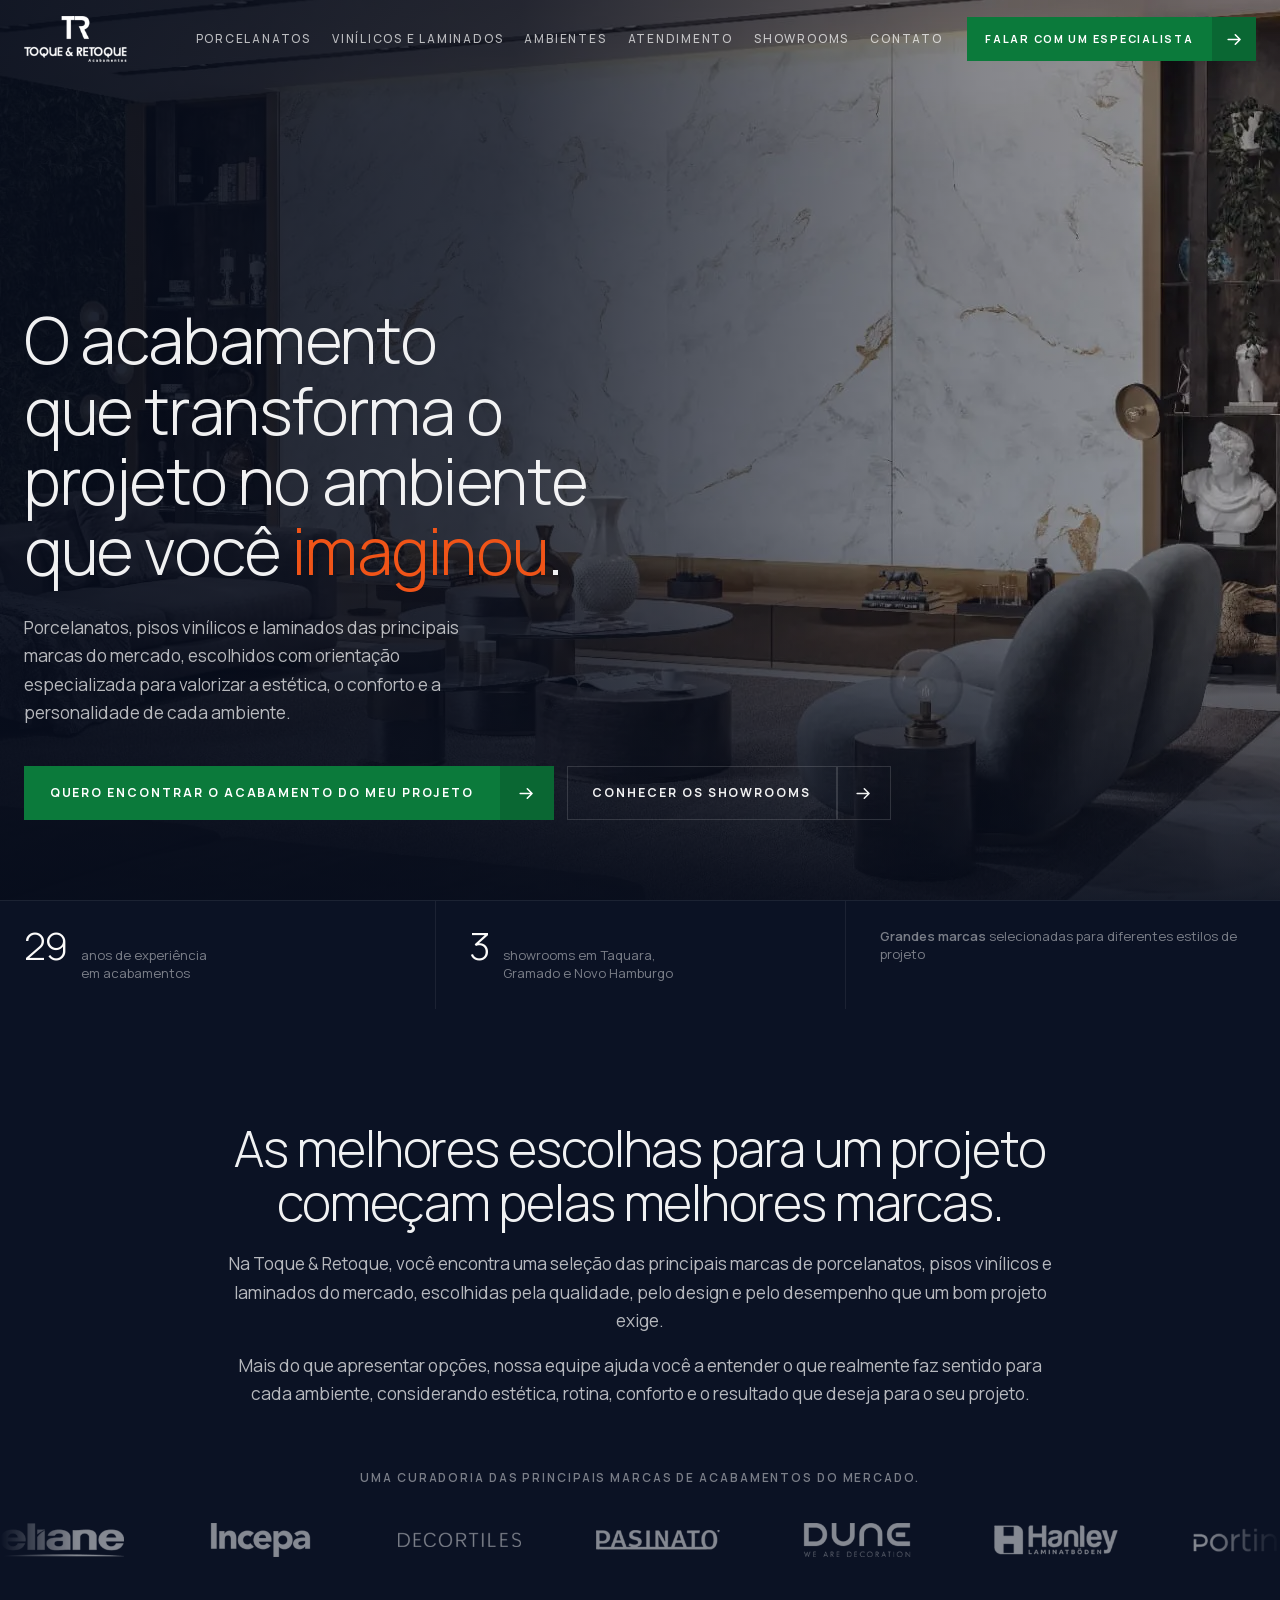
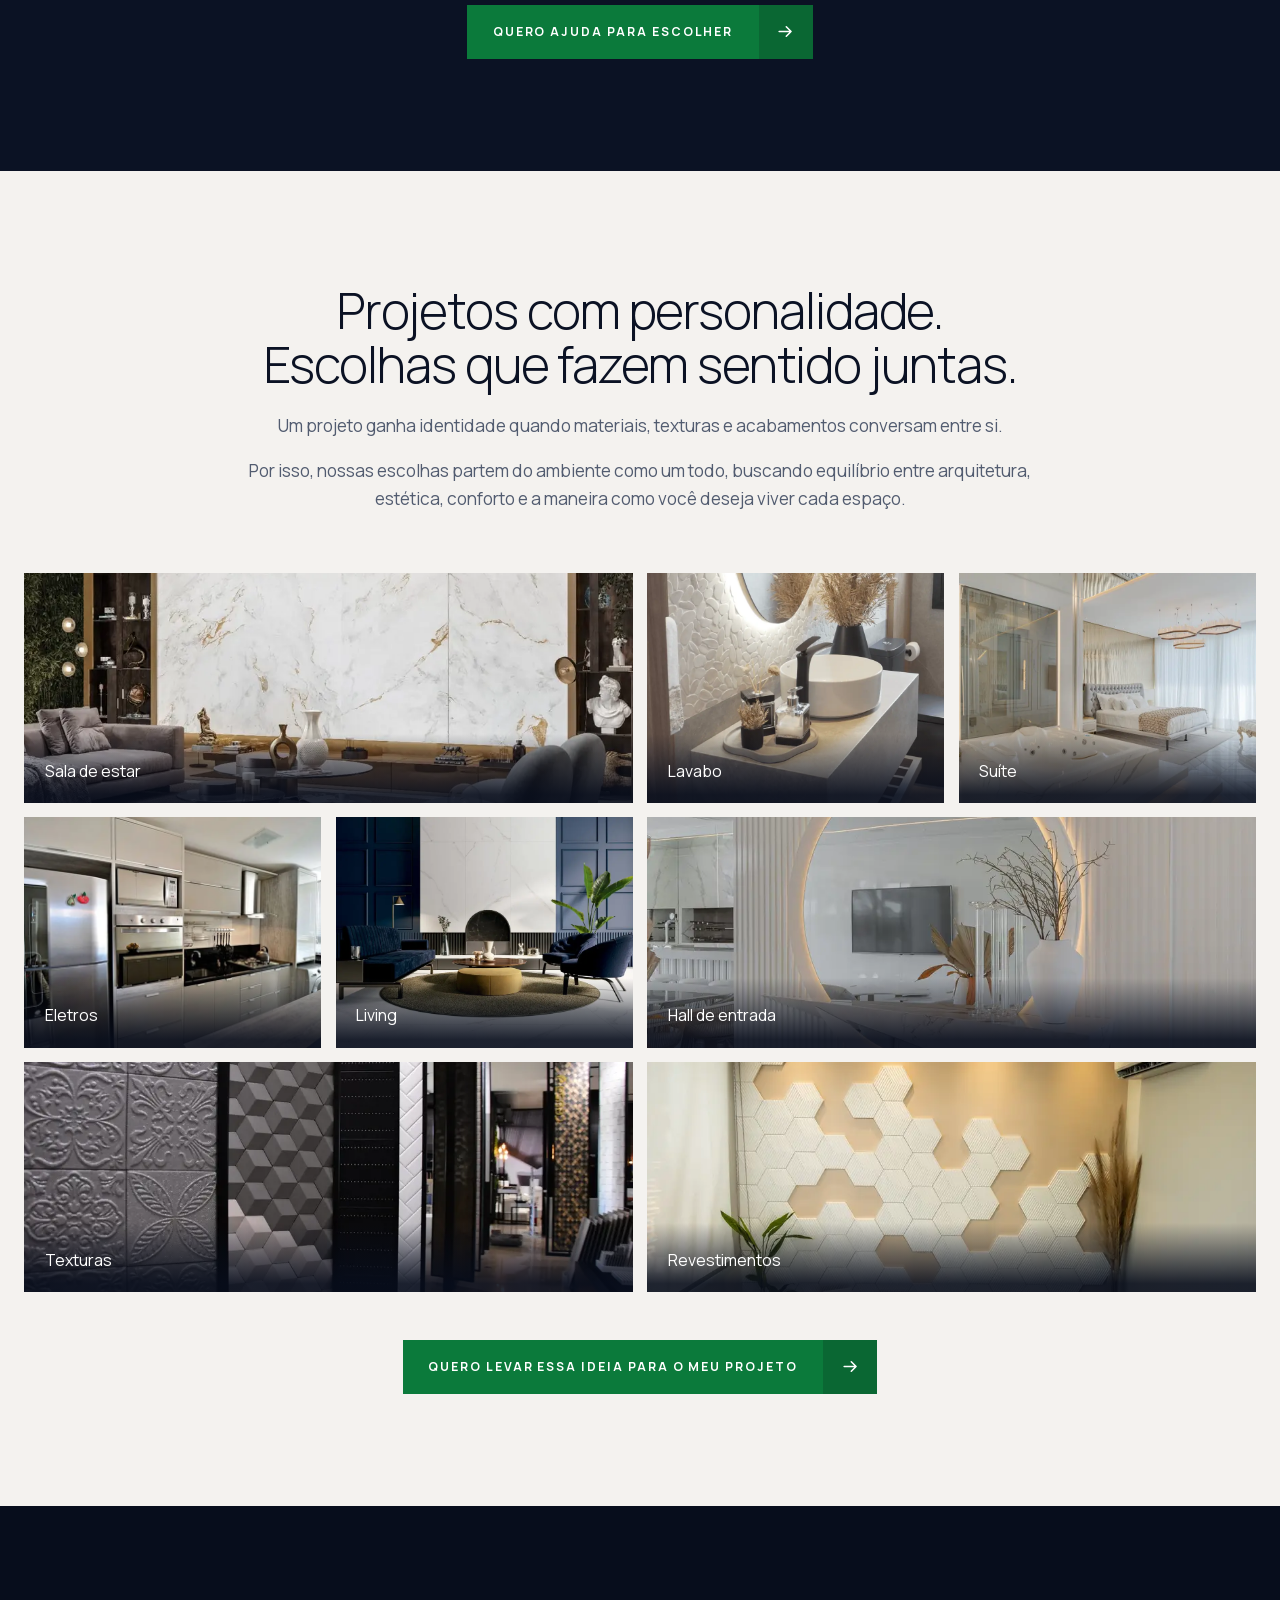
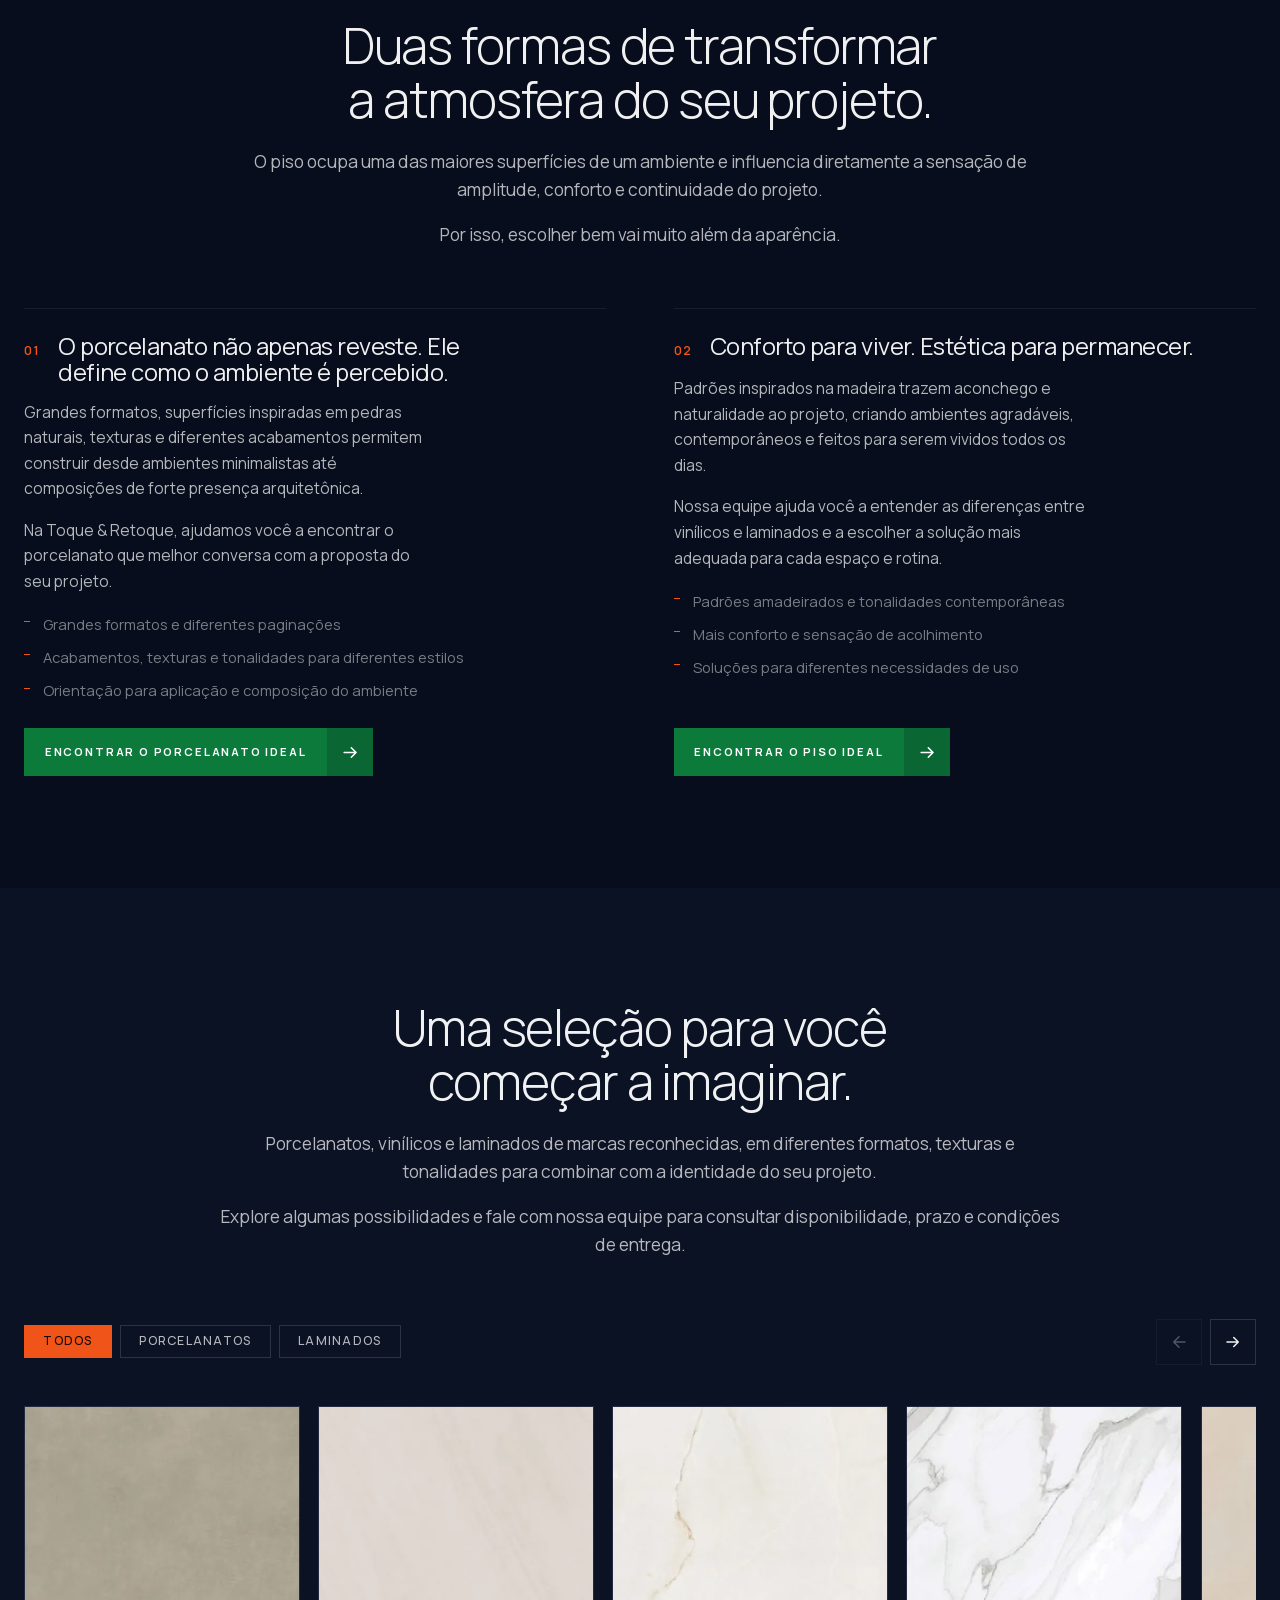
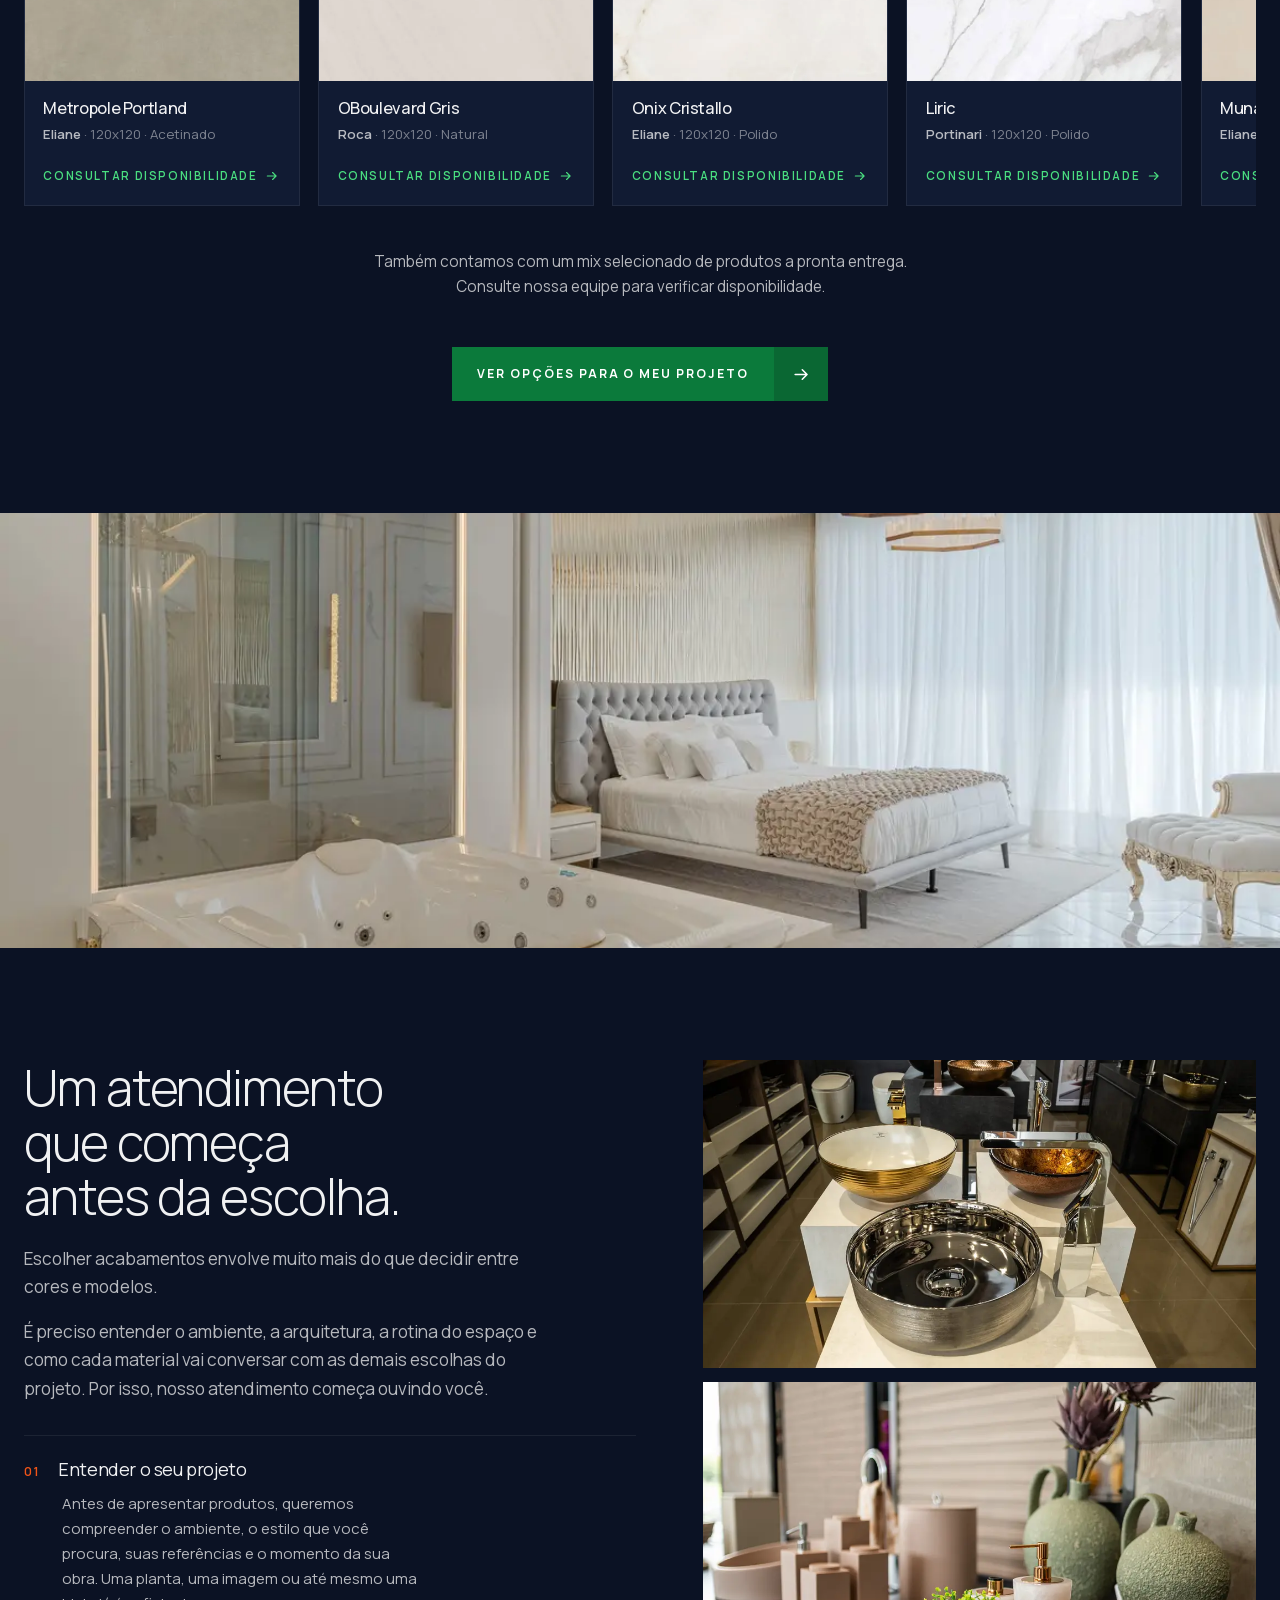
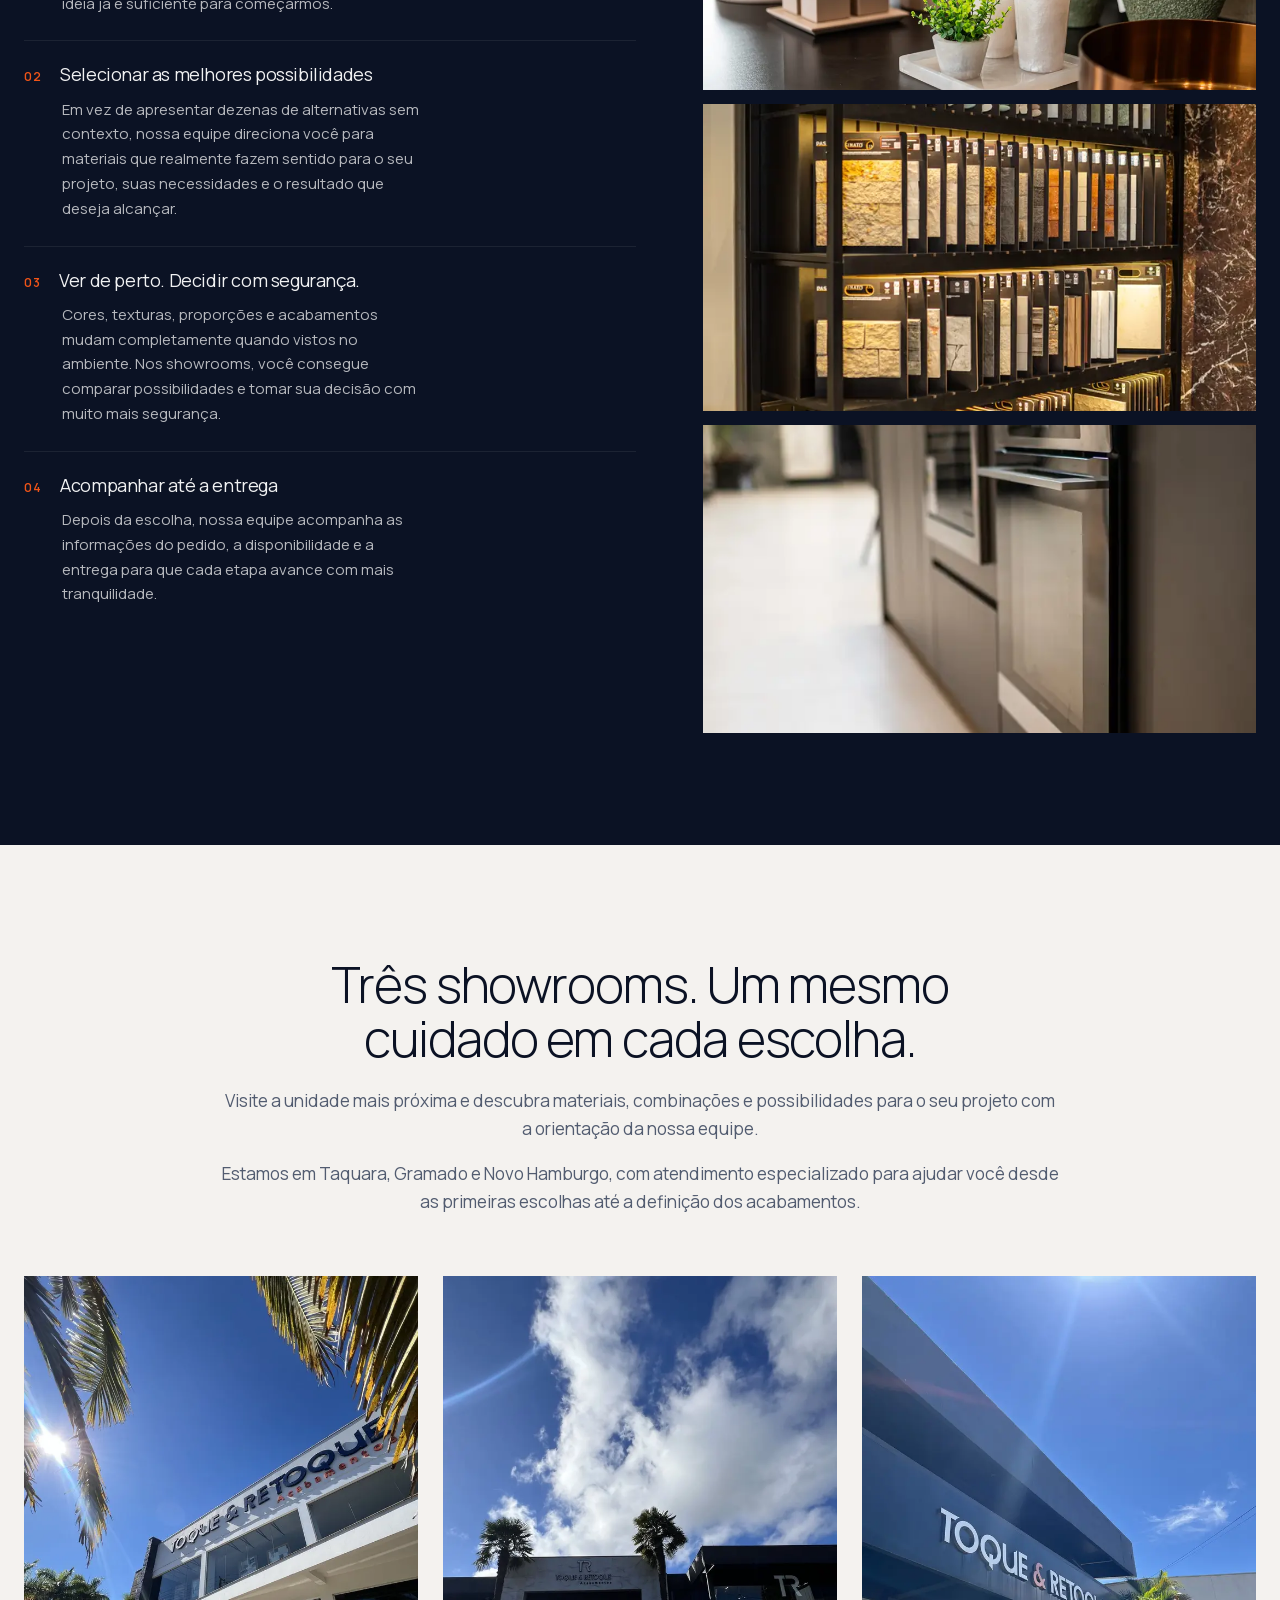
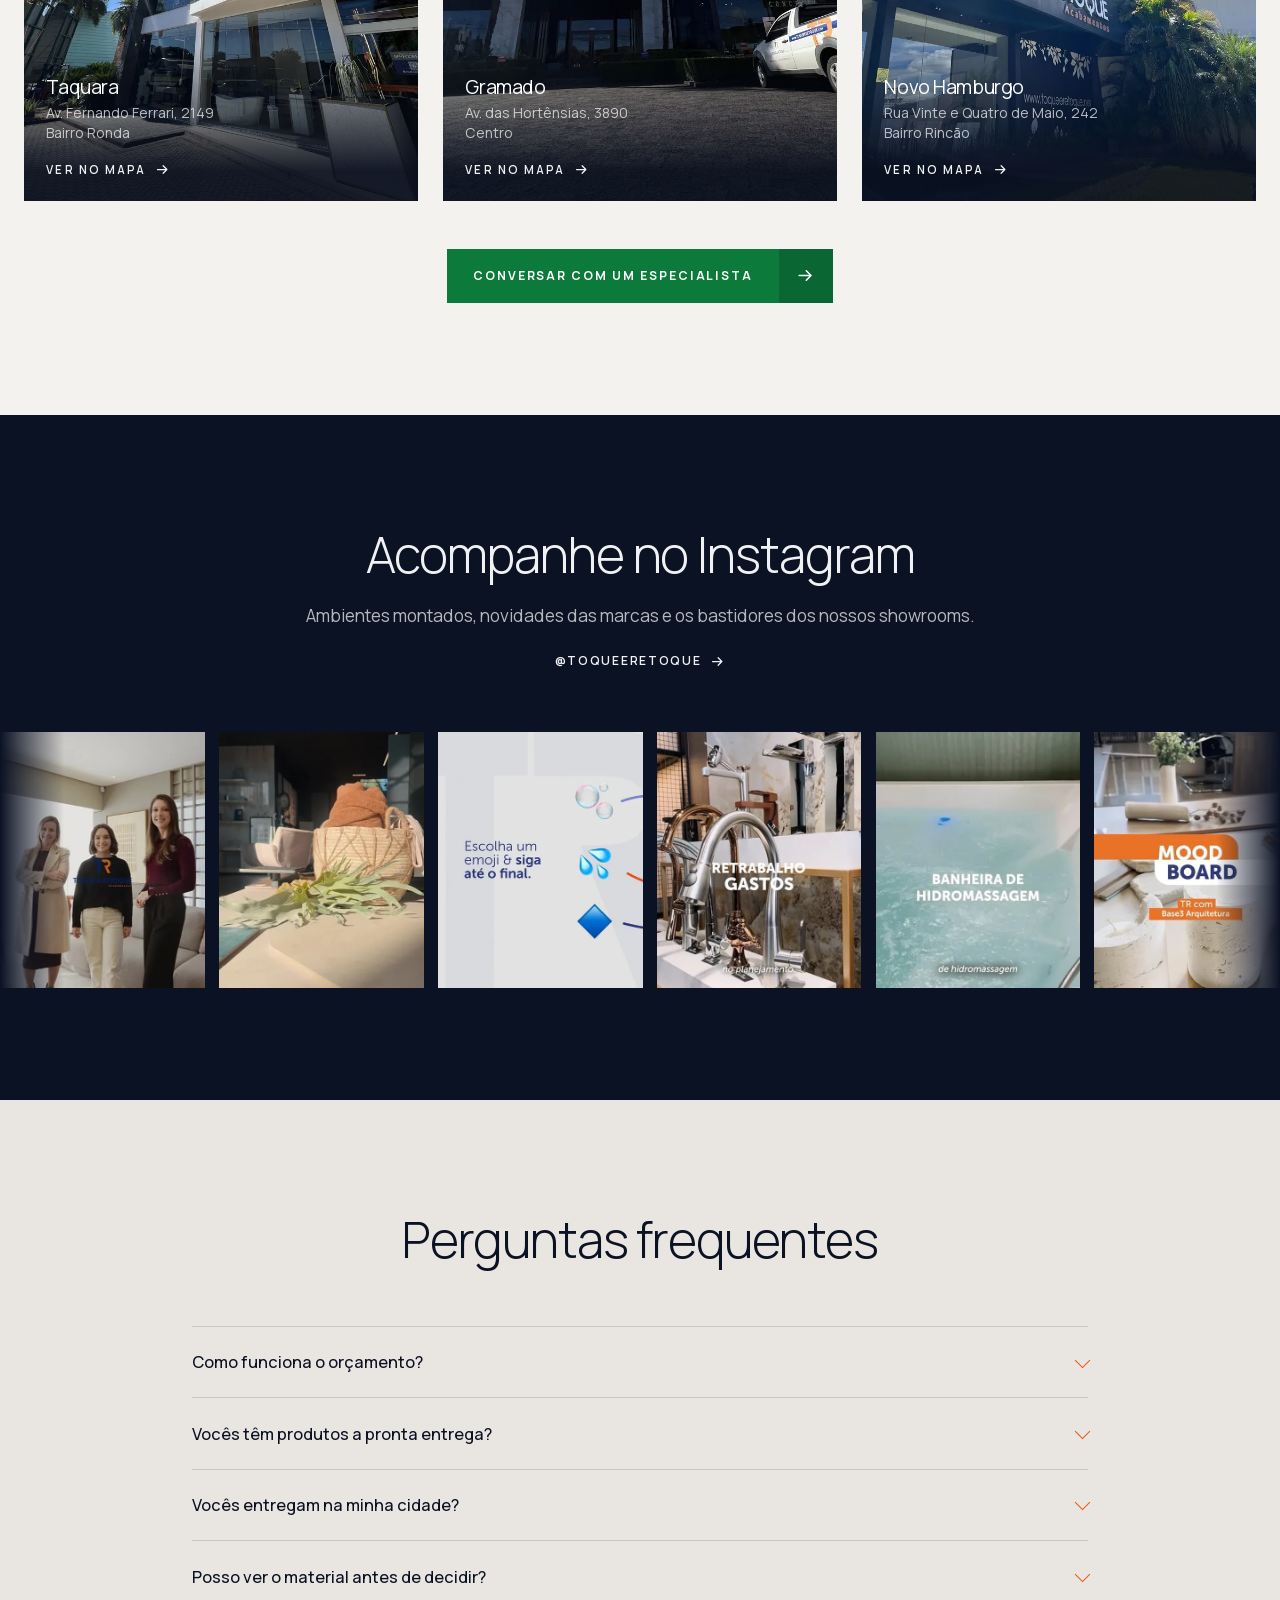
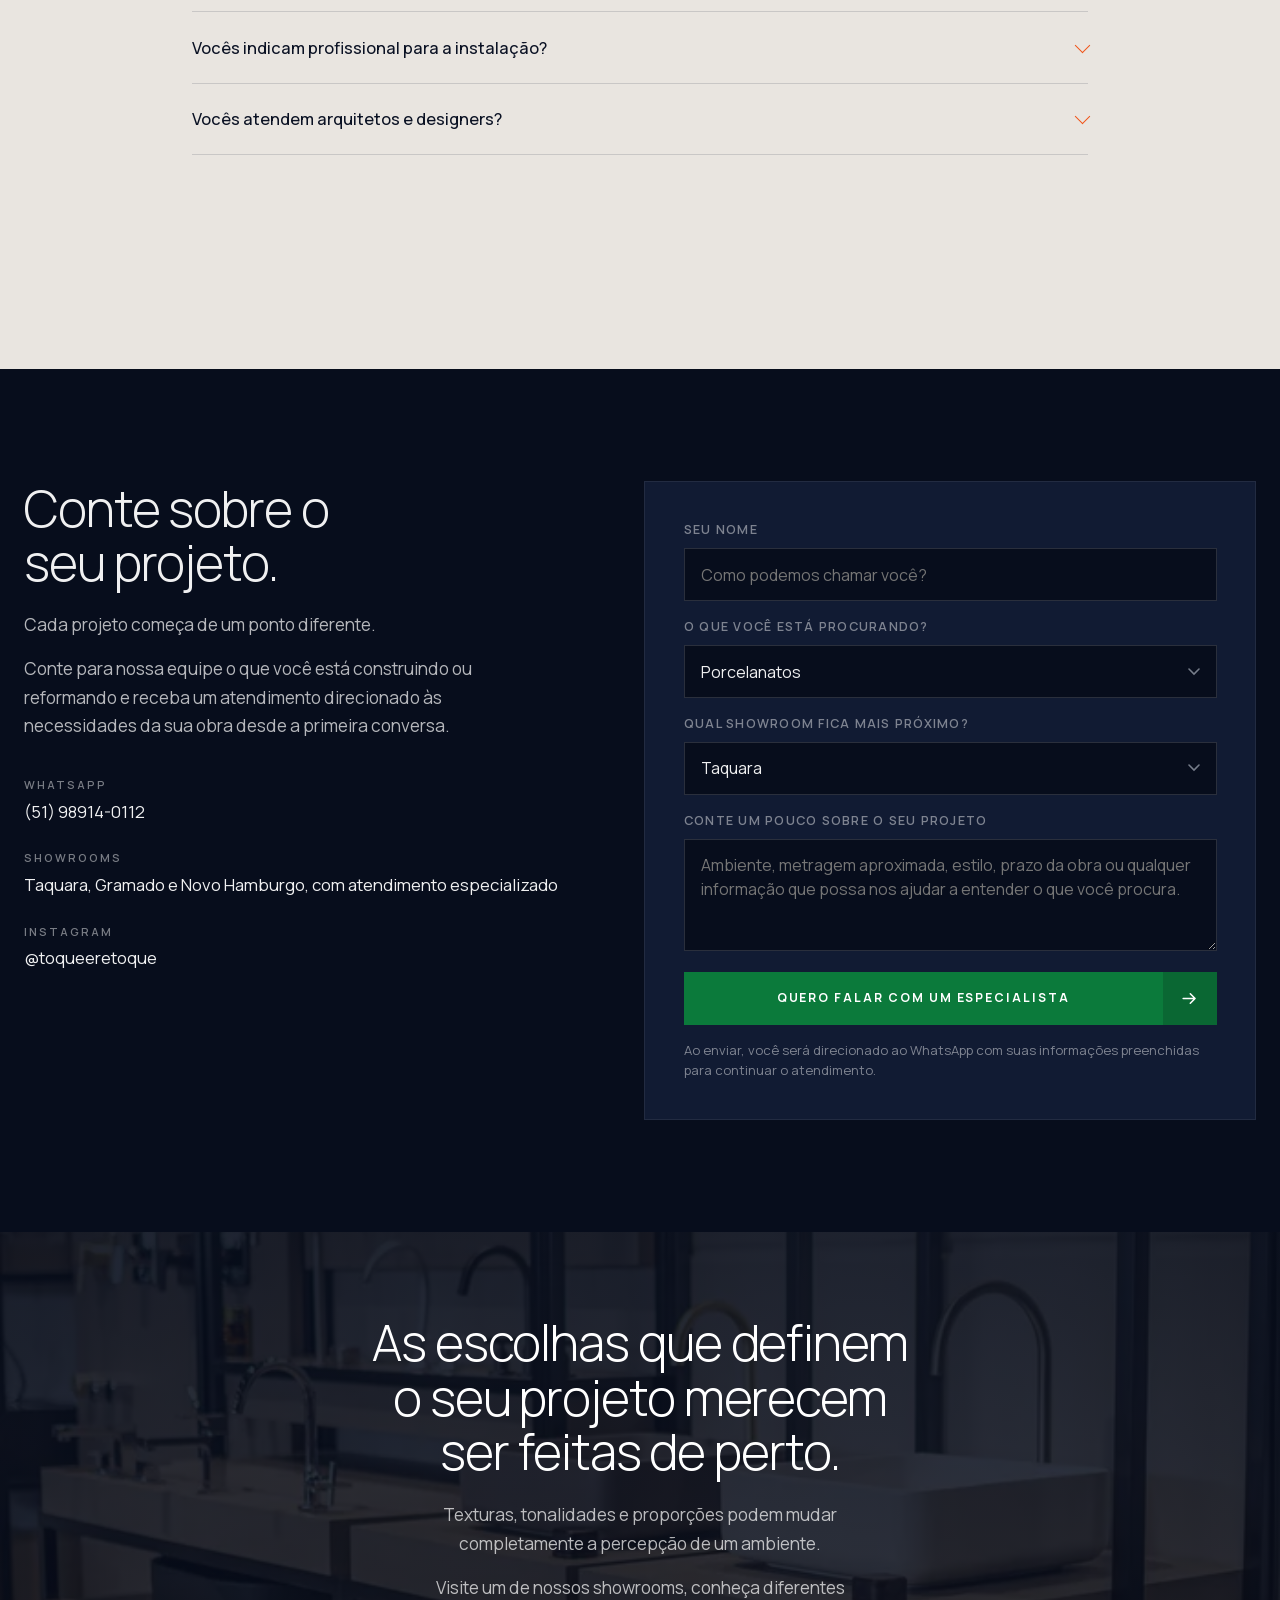
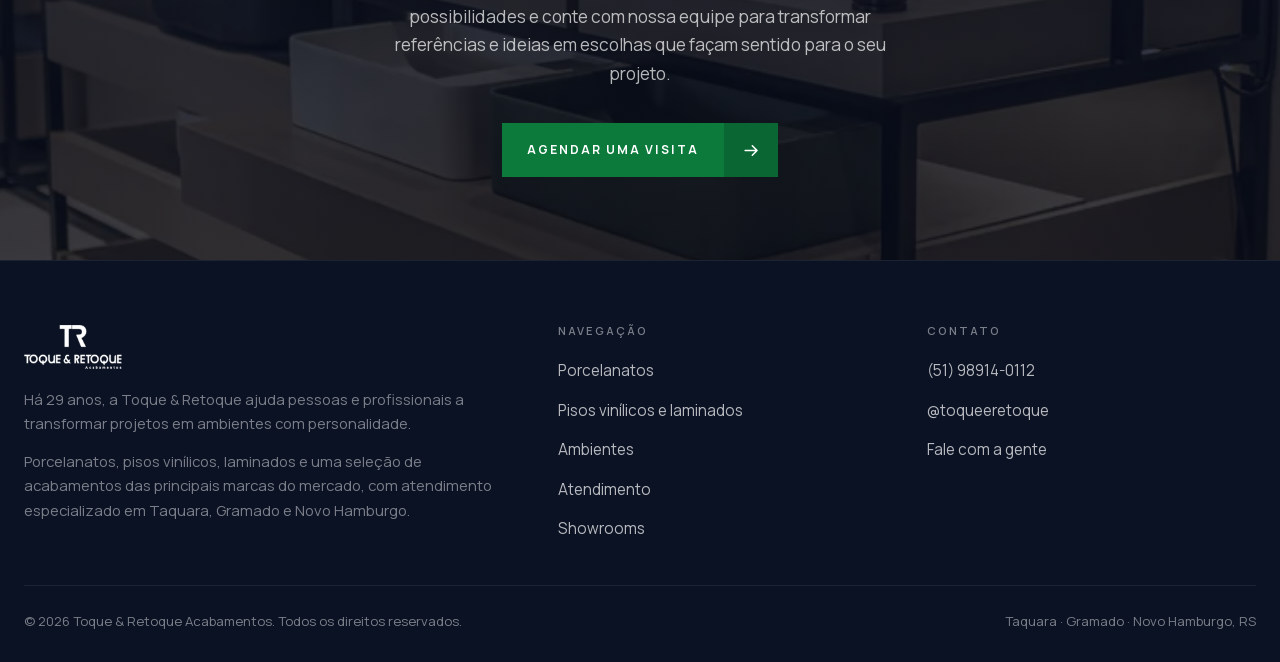
==== commit 7e6c3dc6: "fix: 4:5 Instagram cards, and stamp site.js so returning visitors get it The cards were square; they" ====
--- a/index.html
+++ b/index.html
@@ -8,7 +8,7 @@
 <link rel="preload" as="image" href="assets/img/hero.webp"
       imagesrcset="assets/img/hero-640.webp 640w, assets/img/hero-860.webp 860w, assets/img/hero.webp 1280w"
       imagesizes="100vw" fetchpriority="high">
-<style>@font-face{font-family:'Manrope';src:url('assets/fonts/manrope-latin.woff2') format('woff2');font-weight:200 800;font-display:optional;unicode-range:U+0000-00FF,U+0131,U+0152-0153,U+02BB-02BC,U+02C6,U+02DA,U+02DC,U+0304,U+0308,U+0329,U+2000-206F,U+2074,U+20AC,U+2122,U+2191,U+2193,U+2212,U+2215,U+FEFF,U+FFFD}@font-face{font-family:'Manrope';src:url('assets/fonts/manrope-latin-ext.woff2') format('woff2');font-weight:200 800;font-display:optional;unicode-range:U+0100-02BA,U+02BD-02C5,U+02C7-02CC,U+02CE-02D7,U+02DD-02FF,U+0304,U+0308,U+0329,U+1D00-1DBF,U+1E00-1E9F,U+1EF2-1EFF,U+2020,U+20A0-20AB,U+20AD-20C0,U+2113,U+2C60-2C7F,U+A720-A7FF}@font-face{font-family:'Archivo';src:url('assets/fonts/archivo-latin.woff2') format('woff2');font-weight:400 700;font-display:optional;unicode-range:U+0000-00FF,U+0131,U+0152-0153,U+02BB-02BC,U+02C6,U+02DA,U+02DC,U+0304,U+0308,U+0329,U+2000-206F,U+2074,U+20AC,U+2122,U+2191,U+2193,U+2212,U+2215,U+FEFF,U+FFFD}@font-face{font-family:'Archivo';src:url('assets/fonts/archivo-latin-ext.woff2') format('woff2');font-weight:400 700;font-display:optional;unicode-range:U+0100-02BA,U+02BD-02C5,U+02C7-02CC,U+02CE-02D7,U+02DD-02FF,U+0304,U+0308,U+0329,U+1D00-1DBF,U+1E00-1E9F,U+1EF2-1EFF,U+2020,U+20A0-20AB,U+20AD-20C0,U+2113,U+2C60-2C7F,U+A720-A7FF}:root{--noite:#070d1c;--noite-2:#0b1224;--noite-3:#111b33;--azul:#183084;--azul-luz:#2f4da8;--laranja:#f05418;--laranja-cl:#ff7038;--areia:#f4f2ef;--areia-2:#e9e5e0;--branco:#fcfbfa;--tinta:#0b1224;--tinta-2:#525c70;--tinta-3:#767d8a;--claro:rgba(255,255,255,.94);--claro-2:rgba(255,255,255,.7);--claro-3:rgba(255,255,255,.46);--risco:rgba(255,255,255,.14);--risco-2:rgba(255,255,255,.07);--sans:'Manrope',-apple-system,BlinkMacSystemFont,'Segoe UI',sans-serif;--w:min(1240px,100% - 3rem);--curva:cubic-bezier(.22,1,.36,1);--alt-nav:78px}*,*::before,*::after{box-sizing:border-box}html{-webkit-text-size-adjust:100%;scroll-behavior:smooth}body{margin:0;background:var(--noite);color:var(--claro);font-family:var(--sans);font-size:clamp(1rem,.97rem + .16vw,1.07rem);line-height:1.65;-webkit-font-smoothing:antialiased;overflow-x:hidden}body.travado{overflow:hidden}img,svg{display:block;max-width:100%}a{color:inherit}p{margin:0}[hidden]{display:none!important}.env{width:var(--w);margin-inline:auto}.oculto{position:absolute;width:1px;height:1px;overflow:hidden;clip-path:inset(50%);white-space:nowrap}.oculto:focus-visible{position:fixed;top:.7rem;left:.7rem;z-index:200;width:auto;height:auto;padding:.8rem 1.2rem;clip-path:none;background:var(--laranja);color:#12060a;font-weight:600;text-decoration:none}:focus-visible{outline:2px solid var(--laranja);outline-offset:3px}section[id]{scroll-margin-top:calc(var(--alt-nav) + 1rem)}h1,h2,h3{margin:0;font-weight:300;line-height:1.1;letter-spacing:-.022em;text-wrap:balance}h1{font-size:clamp(2.15rem,1.3rem + 3.4vw,4rem)}h2{font-size:clamp(1.85rem,1.2rem + 2.5vw,3.1rem)}h3{font-size:clamp(1.15rem,1rem + .6vw,1.5rem);font-weight:400}strong,b{font-weight:600}.leve{color:var(--claro-2)}.destaque{color:var(--laranja)}.texto{font-size:clamp(.99rem,.96rem + .22vw,1.08rem);color:var(--claro-2);max-width:52ch}.sec--claro .texto{color:var(--tinta-2)}.texto p + p{margin-top:1rem}.btn{display:inline-flex;align-items:stretch;border:0;padding:0;background:none;font:inherit;text-decoration:none;cursor:pointer;color:inherit}.btn>span{display:flex;align-items:center;padding:1.05rem 1.6rem;background:var(--laranja);color:#160801;font-size:.76rem;font-weight:700;letter-spacing:.16em;text-transform:uppercase;transition:background-color .35s var(--curva)}.btn>i{display:grid;place-content:center;width:54px;flex:none;background:var(--laranja-cl);color:#160801;transition:background-color .35s var(--curva)}.btn>i svg{width:19px;height:19px;transition:transform .45s var(--curva)}.btn:hover>span{background:var(--laranja-cl)}.btn:hover>i{background:var(--branco)}.btn:hover>i svg{transform:translateX(3px)}.btn--vazado>span{background:transparent;color:var(--claro);box-shadow:inset 0 0 0 1px var(--risco)}.btn--vazado>i{background:transparent;color:var(--claro);box-shadow:inset 0 0 0 1px var(--risco)}.btn--vazado:hover>span{background:rgba(255,255,255,.07)}.btn--vazado:hover>i{background:var(--laranja);color:#160801;box-shadow:none}.sec--claro .btn--vazado>span,.sec--claro .btn--vazado>i{color:var(--tinta);box-shadow:inset 0 0 0 1px rgba(11,18,36,.16)}.sec--claro .btn--vazado:hover>span{background:rgba(11,18,36,.05)}.acoes{display:flex;flex-wrap:wrap;gap:.8rem;margin-top:clamp(2rem,1.4rem + 2vw,3rem)}.acoes--centro{justify-content:center}.btn--wa>span{background:#0b7a3b;color:#fff}.btn--wa>i{background:#0a6733;color:#fff}.btn--wa:hover>span{background:#0a6733}.btn--wa:hover>i{background:#fff;color:#0a6733}.mais{display:inline-flex;align-items:center;gap:.55rem;font-size:.72rem;font-weight:600;letter-spacing:.18em;text-transform:uppercase;text-decoration:none;color:var(--claro)}.mais svg{width:15px;height:15px;transition:transform .4s var(--curva)}.mais:hover svg{transform:translateX(4px)}.nav{position:fixed;top:0;left:0;right:0;z-index:90;transition:background-color .4s,backdrop-filter .4s,border-color .4s;border-bottom:1px solid transparent}.nav[data-fixa]{background:rgba(7,13,28,.82);backdrop-filter:blur(14px);border-bottom-color:var(--risco-2)}.nav__g{display:flex;align-items:center;gap:1.5rem;min-height:var(--alt-nav)}.nav__logo{flex:none;display:flex;align-items:center}.nav__logo img{height:clamp(38px,4vw,46px);width:auto;filter:brightness(0) invert(1)}.nav__links{display:flex;gap:2.1rem;margin-left:auto}.nav__links a{position:relative;font-size:.74rem;font-weight:500;letter-spacing:.15em;text-transform:uppercase;text-decoration:none;color:var(--claro-2);padding-block:.4rem;transition:color .3s}.nav__links a::after{content:'';position:absolute;left:0;bottom:0;width:100%;height:1px;background:var(--laranja);transform:scaleX(0);transform-origin:right;transition:transform .45s var(--curva)}.nav__links a:hover{color:var(--claro)}.nav__links a:hover::after{transform:scaleX(1);transform-origin:left}.nav__acao{flex:none}.nav__acao .btn>span{padding:.8rem 1.15rem;font-size:.68rem}.nav__acao .btn>i{width:44px}.burger{display:none;margin-left:auto;width:46px;height:46px;border:0;background:none;color:var(--claro);cursor:pointer;padding:0}.burger span{display:block;width:24px;height:1.5px;margin:6px auto;background:currentColor;transition:transform .4s var(--curva),opacity .25s}.burger[aria-expanded=true] span:nth-child(1){transform:translateY(7.5px) rotate(45deg)}.burger[aria-expanded=true] span:nth-child(2){opacity:0}.burger[aria-expanded=true] span:nth-child(3){transform:translateY(-7.5px) rotate(-45deg)}.gaveta{position:fixed;inset:0;z-index:80;background:var(--noite);display:grid;place-content:center;gap:1.6rem;text-align:center;opacity:0;visibility:hidden;transition:opacity .4s,visibility .4s}.gaveta[data-aberta]{opacity:1;visibility:visible}.gaveta a{font-size:1.4rem;font-weight:300;text-decoration:none;color:var(--claro)}.gaveta a:hover{color:var(--laranja)}.hero{position:relative;min-height:100svh;display:flex;align-items:flex-end;padding-block:calc(var(--alt-nav) + 4rem) 0;overflow:hidden;isolation:isolate}.hero__foto{position:absolute;inset:0;z-index:-2}.hero__foto img{width:100%;height:100%;object-fit:cover;object-position:50% 55%}.hero__veu{position:absolute;inset:0;z-index:-1;background:linear-gradient(96deg,rgba(7,13,28,.93) 0%,rgba(7,13,28,.82) 38%,rgba(7,13,28,.45) 72%,rgba(7,13,28,.3) 100%),linear-gradient(0deg,rgba(7,13,28,.85) 0%,transparent 42%)}.hero__g{position:relative;padding-bottom:clamp(3rem,2rem + 4vw,5rem)}.hero h1{max-width:19ch}.hero .texto{margin-top:1.7rem;max-width:46ch}.hero__acoes{display:flex;flex-wrap:wrap;gap:.8rem;margin-top:2.4rem}.numeros{background:var(--noite-2);border-top:1px solid var(--risco-2)}.numeros__g{display:grid;grid-template-columns:repeat(3,1fr)}.numeros__i{display:flex;align-items:baseline;gap:.9rem;padding:clamp(1.1rem,.9rem + .9vw,1.7rem) 0;border-left:1px solid var(--risco-2);padding-left:clamp(1.2rem,.8rem + 1.6vw,2.4rem)}.numeros__i:first-child{border-left:0;padding-left:0}.numeros__n{font-size:clamp(1.7rem,1.3rem + 1.5vw,2.4rem);font-weight:300;line-height:1;letter-spacing:-.04em;color:var(--branco);flex:none}.numeros__r{font-size:.82rem;line-height:1.4;color:var(--claro-3)}.sec{position:relative;padding-block:clamp(4rem,3rem + 5vw,7.5rem)}.sec--claro{background:var(--areia);color:var(--tinta)}.sec--claro h1,.sec--claro h2,.sec--claro h3{color:var(--tinta)}.sec--areia2{background:var(--areia-2)}.sec--fundo2{background:var(--noite-2)}.cabeca{max-width:44rem;margin-bottom:clamp(2.4rem,1.6rem + 2.6vw,4rem)}.cabeca--centro{margin-inline:auto;text-align:center;max-width:56rem}.cabeca--centro h2{max-width:none;text-wrap:balance}.cabeca--centro .texto{max-width:84ch}.cabeca--centro .texto{margin-inline:auto;text-align:center}.cabeca .texto{margin-top:1.3rem}.marcas__l{text-align:center;font-size:.74rem;font-weight:600;letter-spacing:.16em;text-transform:uppercase;color:var(--claro-3);margin:0 auto clamp(1.5rem, 1.1rem + 1.4vw, 2.6rem);width:var(--w)}.nota{margin-top:clamp(1.6rem,1.2rem + 1.4vw,2.4rem);text-align:center;font-size:.95rem;color:var(--claro-2);max-width:60ch;margin-inline:auto}.item .acoes{margin-top:auto;padding-top:1.6rem}.item .acoes .btn>span{padding:.9rem 1.3rem;font-size:.71rem}.item .acoes .btn>i{width:46px}.insta{overflow:hidden;-webkit-mask:linear-gradient(90deg,transparent,#000 5%,#000 95%,transparent);mask:linear-gradient(90deg,transparent,#000 5%,#000 95%,transparent)}.insta__t{display:flex;width:max-content;animation:corre-insta 58s linear infinite}@keyframes corre-insta{to{transform:translateX(-50%)}}.insta__t a{position:relative;display:block;width:clamp(148px,16vw,224px);aspect-ratio:1;margin-right:clamp(.6rem,.4rem + .6vw,1rem);overflow:hidden;background:var(--noite-3)}.insta__t img{width:100%;height:100%;object-fit:cover;transition:transform 1s var(--curva)}.insta__t a::after{content:'';position:absolute;inset:0;background:var(--noite);opacity:0;transition:opacity .45s var(--curva)}.insta__t a:hover img{transform:scale(1.06)}.insta__t a:hover::after{opacity:.22}.insta:hover .insta__t{animation-play-state:paused}.insta__perfil{display:inline-flex;align-items:center;gap:.55rem;margin-top:1.3rem;font-size:.76rem;font-weight:600;letter-spacing:.14em;text-transform:uppercase;text-decoration:none;color:var(--claro)}.insta__perfil svg{width:15px;height:15px;transition:transform .4s var(--curva)}.insta__perfil:hover{color:var(--laranja)}.insta__perfil:hover svg{transform:translateX(4px)}@media(prefers-reduced-motion:reduce){.insta__t{animation:none}}.marcas{overflow:hidden;-webkit-mask:linear-gradient(90deg,transparent,#000 6%,#000 94%,transparent);mask:linear-gradient(90deg,transparent,#000 6%,#000 94%,transparent)}.marcas__t{display:flex;align-items:center;gap:clamp(2.5rem,1.5rem + 4vw,5rem);width:max-content;animation:corre var(--dur,38s) linear infinite}.marcas:hover .marcas__t{animation-play-state:paused}@keyframes corre{to{transform:translateX(calc(-50% - clamp(2.5rem,1.5rem + 4vw,5rem) / 2))}}.marcas__t img{height:clamp(26px,3vw,34px);width:auto;flex:none;opacity:.5;filter:brightness(0) invert(1);transition:opacity .35s}.sec--claro .marcas__t img{filter:none;opacity:.42}.marcas__t img:hover{opacity:1}.galeria{display:grid;grid-template-columns:repeat(4,1fr);grid-auto-rows:clamp(170px,18vw,250px);gap:clamp(.6rem,.4rem + .6vw,1rem)}.peca{position:relative;overflow:hidden;background:var(--noite-3);text-decoration:none;display:block;height:100%}.peca--larga{grid-column:span 2}.peca img{width:100%;height:100%;object-fit:cover;transition:transform 1.1s var(--curva)}.peca:hover img{transform:scale(1.05)}.peca__x{position:absolute;inset:auto 0 0;padding:1.5rem 1.3rem 1.2rem;background:linear-gradient(0deg,rgba(7,13,28,.88) 12%,transparent);display:grid;gap:.5rem}.sec--claro .peca .peca__n,.peca__n{font-size:1rem;font-weight:400;color:#fff}.peca .mais{color:var(--claro-2);font-size:.66rem}.itens{display:grid;grid-template-columns:1fr 1fr;gap:clamp(2rem,1.2rem + 3vw,3.6rem) clamp(2rem,1rem + 4vw,4.5rem)}.item{border-top:1px solid rgba(11,18,36,.14);padding-top:1.5rem;display:flex;flex-direction:column}.sec:not(.sec--claro) .item{border-top-color:var(--risco-2)}.item__c{display:flex;gap:1.1rem;align-items:baseline;margin-bottom:.9rem}.item__n{font-size:.78rem;font-weight:600;letter-spacing:.1em;color:var(--laranja);flex:none}.item p{font-size:.97rem;color:var(--tinta-2);max-width:46ch}.sec:not(.sec--claro) .item p{color:var(--claro-2)}.item ul{list-style:none;margin:1.1rem 0 0;padding:0;display:grid;gap:.55rem}.item li{position:relative;padding-left:1.2rem;font-size:.92rem;color:var(--tinta-2)}.sec:not(.sec--claro) .item li{color:var(--claro-3)}.item li::before{content:'';position:absolute;left:0;top:.62em;width:6px;height:1px;background:var(--laranja)}.barra{display:flex;align-items:center;gap:1rem;flex-wrap:nowrap;margin-bottom:clamp(1.6rem,1.2rem + 1.4vw,2.4rem)}.filtros{display:flex;flex-wrap:wrap;gap:.5rem;flex:1 1 auto;min-width:0}.filtro{padding:.6rem 1.15rem;border:1px solid var(--risco);background:transparent;color:var(--claro-2);font:500 .78rem/1 var(--sans);letter-spacing:.1em;text-transform:uppercase;cursor:pointer;transition:background-color .3s,color .3s,border-color .3s}.filtro:hover{color:var(--claro);border-color:var(--claro-3)}.filtro[aria-pressed=true]{background:var(--laranja);border-color:var(--laranja);color:#160801}.setas{display:flex;gap:.5rem;margin-left:auto;flex:none}.seta{display:grid;place-content:center;width:46px;height:46px;flex:none;padding:0;border:1px solid var(--risco);background:transparent;color:var(--claro);cursor:pointer;transition:background-color .3s,border-color .3s,color .3s,opacity .3s}.seta svg{width:18px;height:18px}.seta:hover:not(:disabled){background:var(--laranja);border-color:var(--laranja);color:#160801}.seta:disabled{opacity:.3;cursor:default}.vitrine{--vis:4.25;--gap:clamp(.8rem,.5rem + .8vw,1.2rem);display:grid;grid-auto-flow:column;grid-auto-columns:calc((100% - (var(--vis) - 1) * var(--gap)) / var(--vis));gap:var(--gap);overflow-x:auto;overscroll-behavior-x:contain;scroll-snap-type:x mandatory;scroll-behavior:smooth;scrollbar-width:none;-ms-overflow-style:none;padding-block:4px 6px}.vitrine::-webkit-scrollbar{display:none}.prod{scroll-snap-align:start;display:flex;flex-direction:column;background:var(--noite-3);border:1px solid var(--risco-2);overflow:hidden;transition:border-color .35s,transform .45s var(--curva)}.prod:hover{border-color:rgba(240,84,24,.45);transform:translateY(-3px)}.prod__f{aspect-ratio:1;overflow:hidden;background:var(--noite-2)}.prod__f img{width:100%;height:100%;object-fit:cover;transition:transform 1.1s var(--curva)}.prod:hover .prod__f img{transform:scale(1.05)}.prod__c{padding:1.1rem 1.15rem 1.25rem;display:flex;flex-direction:column;gap:.35rem;flex:1}.prod__n{font-size:1.02rem;font-weight:500;line-height:1.25;color:var(--claro)}.prod__m{font-size:.83rem;color:var(--claro-3)}.prod__m b{color:var(--claro-2);font-weight:600}.prod__cta{margin-top:auto;padding-top:.9rem;display:inline-flex;align-items:center;gap:.45rem;font-size:.72rem;font-weight:600;letter-spacing:.14em;text-transform:uppercase;text-decoration:none;color:#4ade80}.prod__cta svg{width:14px;height:14px;transition:transform .4s var(--curva)}.prod__cta:hover svg{transform:translateX(3px)}@media(max-width:1000px){.vitrine{--vis:3.25}}@media(max-width:760px){.vitrine{--vis:2.25}}@media(max-width:520px){.vitrine{--vis:1.35}}.metodo{display:grid;grid-template-columns:1.05fr minmax(0,.95fr);gap:clamp(2rem,1rem + 4vw,4.5rem);align-items:stretch}.passos{display:grid;gap:0;margin-top:2rem}.passo{border-top:1px solid var(--risco-2);padding:1.5rem 0}.passo__t{display:flex;gap:1.1rem;align-items:baseline;margin-bottom:.6rem}.passo__n{font-size:.78rem;font-weight:600;letter-spacing:.1em;color:var(--laranja);flex:none}.passo h3{font-size:1.12rem;font-weight:400}.passo p{font-size:.94rem;color:var(--claro-2);max-width:44ch;padding-left:2.4rem}.metodo__fotos{position:relative;min-height:clamp(420px,44vw,640px)}.pilha{position:absolute;inset:0;display:grid;grid-template-rows:repeat(4,1fr);gap:clamp(.6rem,.4rem + .6vw,1rem)}.pilha img{width:100%;height:100%;object-fit:cover;min-height:0}@media(max-width:1000px){.metodo__fotos{min-height:0}.pilha{position:static;grid-template-rows:none}.pilha img{aspect-ratio:4/3}}.faixa{height:clamp(240px,34vw,440px);overflow:hidden;position:relative}.faixa img{width:100%;height:100%;object-fit:cover;object-position:50% 58%}.lojas{display:grid;grid-template-columns:repeat(3,1fr);gap:clamp(1rem,.6rem + 1.2vw,1.6rem)}.loja{position:relative;overflow:hidden;background:var(--noite-3)}.loja__f{aspect-ratio:3/4;overflow:hidden}.loja__f img{width:100%;height:100%;object-fit:cover;transition:transform 1.1s var(--curva)}.loja:hover .loja__f img{transform:scale(1.04)}.loja__x{position:absolute;inset:auto 0 0;padding:1.6rem 1.4rem 1.4rem;background:linear-gradient(0deg,rgba(7,13,28,.92) 20%,transparent);display:grid;gap:.3rem}.sec--claro .loja .loja__n,.loja__n{font-size:1.2rem;font-weight:400;color:#fff}.loja__e{font-size:.88rem;color:var(--claro-2);line-height:1.45}.loja .mais{margin-top:.7rem}.fq{display:grid;gap:0;max-width:56rem;margin-inline:auto}.fq details{border-top:1px solid rgba(11,18,36,.14)}.fq details:last-child{border-bottom:1px solid rgba(11,18,36,.14)}.fq summary{display:flex;align-items:center;justify-content:space-between;gap:1.5rem;padding:1.35rem 0;cursor:pointer;list-style:none;font-size:1.03rem;font-weight:500}.fq summary::-webkit-details-marker{display:none}.fq summary::after{content:'';width:11px;height:11px;flex:none;border-right:1.5px solid var(--laranja);border-bottom:1.5px solid var(--laranja);transform:rotate(45deg);margin-bottom:4px;transition:transform .35s var(--curva)}.fq details[open] summary::after{transform:rotate(-135deg);margin-bottom:-3px}.fq p{padding-bottom:1.5rem;font-size:.97rem;color:var(--tinta-2);max-width:64ch}.contato{display:grid;grid-template-columns:.95fr 1.05fr;gap:clamp(2.2rem,1.4rem + 3.5vw,4.5rem);align-items:start}.dados{list-style:none;margin:2.2rem 0 0;padding:0;display:grid;gap:1.5rem}.dados li{display:grid;gap:.2rem}.dados b{font-size:.7rem;font-weight:600;letter-spacing:.18em;text-transform:uppercase;color:var(--claro-3)}.dados span,.dados a{font-size:1.05rem;color:var(--claro);text-decoration:none}.dados a:hover{color:var(--laranja)}.form{display:grid;gap:1rem;padding:clamp(1.6rem,1.2rem + 1.8vw,2.4rem);background:var(--noite-3);border:1px solid var(--risco-2)}.campo{display:grid;gap:.45rem}.campo label{font-size:.78rem;font-weight:600;letter-spacing:.1em;text-transform:uppercase;color:var(--claro-3)}.campo input,.campo select,.campo textarea{width:100%;padding:.85rem 1rem;background:var(--noite);border:1px solid var(--risco);color:var(--claro);font:400 1rem/1.5 var(--sans);transition:border-color .3s}.campo textarea{min-height:112px;resize:vertical}.campo select{appearance:none;background-image:url("data:image/svg+xml,%3Csvg xmlns='http://www.w3.org/2000/svg' viewBox='0 0 12 8'%3E%3Cpath d='M1 1l5 5 5-5' fill='none' stroke='%23767d8a' stroke-width='1.6' stroke-linecap='round'/%3E%3C/svg%3E");background-repeat:no-repeat;background-position:right 1rem center;background-size:12px;padding-right:2.5rem}.campo input:focus,.campo select:focus,.campo textarea:focus{outline:none;border-color:var(--laranja)}.form .btn{width:100%;margin-top:.3rem}.form .btn>span{flex:1;justify-content:center}.form__nota{font-size:.82rem;color:var(--claro-3);line-height:1.5}.final{position:relative;padding:0}.final__cartao{position:relative;overflow:hidden;text-align:center;padding:clamp(3rem,2rem + 4vw,5.5rem) clamp(1.5rem,1rem + 3vw,4rem)}.final__cartao img{position:absolute;inset:0;width:100%;height:100%;object-fit:cover;z-index:-2}.final__cartao::before{content:'';position:absolute;inset:0;z-index:-1;background:linear-gradient(180deg,rgba(7,13,28,.9),rgba(7,13,28,.78))}.final__cartao h2{max-width:24ch;margin-inline:auto;color:#fff}.final__cartao .texto{margin:1.4rem auto 0;text-align:center;color:var(--claro-2)}.final__acoes{display:flex;justify-content:center;margin-top:2.2rem}.rodape{background:var(--noite-2);border-top:1px solid var(--risco-2);padding-block:clamp(2.8rem,2rem + 2.5vw,4rem) 1.8rem}.rodape__g{display:grid;grid-template-columns:1.5fr 1fr 1fr;gap:2.5rem;padding-bottom:2.4rem;border-bottom:1px solid var(--risco-2)}.rodape__logo img{height:44px;width:auto;filter:brightness(0) invert(1);margin-bottom:1.1rem}.rodape p{font-size:.93rem;color:var(--claro-3);max-width:34rem}.rodape h3{font-size:.7rem;font-weight:600;letter-spacing:.18em;text-transform:uppercase;color:var(--claro-3);margin-bottom:1rem}.rodape ul{list-style:none;margin:0;padding:0;display:grid;gap:.3rem}.rodape li a{display:inline-block;padding-block:.3rem;font-size:.95rem;color:var(--claro-2);text-decoration:none;transition:color .3s}.rodape li a:hover{color:var(--laranja)}.rodape__fim{display:flex;flex-wrap:wrap;gap:.7rem 1.5rem;justify-content:space-between;padding-top:1.6rem;font-size:.83rem;color:var(--claro-3)}[data-sobe]{opacity:0;transform:translateY(22px);transition:opacity .85s var(--curva),transform .85s var(--curva)}[data-sobe][data-atraso="1"]{transition-delay:.1s}[data-sobe][data-atraso="2"]{transition-delay:.2s}[data-sobe][data-atraso="3"]{transition-delay:.3s}[data-sobe].dentro{opacity:1;transform:none}[data-fade]{opacity:0;transition:opacity .85s var(--curva) .1s}[data-fade].dentro{opacity:1}@media(max-width:1000px){.metodo,.contato{grid-template-columns:1fr}.galeria{grid-template-columns:repeat(2,1fr)}.peca--alta{grid-row:auto;aspect-ratio:3/4;margin-top:0}.peca--larga{grid-column:span 2}.lojas{grid-template-columns:1fr}.loja__f{aspect-ratio:16/10}.rodape__g{grid-template-columns:1fr 1fr}.rodape__g>div:first-child{grid-column:1/-1}}@media(max-width:860px){.nav__links,.nav__acao{display:none}.burger{display:block}.itens{grid-template-columns:1fr}.numeros__g{grid-template-columns:1fr}.numeros__i{border-left:0;border-top:1px solid var(--risco-2);padding-left:0;padding-block:1.2rem}.numeros__i:first-child{border-top:0}.passo p{padding-left:0}}@media(max-width:620px){:root{--w:min(1240px,100% - 2.2rem)}.galeria{grid-template-columns:1fr}.peca--larga{grid-column:auto}.hero__acoes .btn{width:100%}.hero__acoes .btn>span{flex:1;justify-content:center}.acoes .btn,.hero__acoes .btn{width:100%}.acoes .btn>span{flex:1;justify-content:center}.btn>span{padding:.95rem 1.1rem;font-size:.7rem;letter-spacing:.09em;line-height:1.35;text-align:center}.btn>i{width:48px}}@media(prefers-reduced-motion:reduce){html{scroll-behavior:auto}*,*::before,*::after{animation-duration:.01ms!important;animation-iteration-count:1!important;transition-duration:.01ms!important}[data-sobe]{opacity:1;transform:none}[data-fade]{opacity:1}.vitrine{scroll-behavior:auto}.marcas__t{animation:none;transform:none}}</style>
+<style>@font-face{font-family:'Manrope';src:url('assets/fonts/manrope-latin.woff2') format('woff2');font-weight:200 800;font-display:optional;unicode-range:U+0000-00FF,U+0131,U+0152-0153,U+02BB-02BC,U+02C6,U+02DA,U+02DC,U+0304,U+0308,U+0329,U+2000-206F,U+2074,U+20AC,U+2122,U+2191,U+2193,U+2212,U+2215,U+FEFF,U+FFFD}@font-face{font-family:'Manrope';src:url('assets/fonts/manrope-latin-ext.woff2') format('woff2');font-weight:200 800;font-display:optional;unicode-range:U+0100-02BA,U+02BD-02C5,U+02C7-02CC,U+02CE-02D7,U+02DD-02FF,U+0304,U+0308,U+0329,U+1D00-1DBF,U+1E00-1E9F,U+1EF2-1EFF,U+2020,U+20A0-20AB,U+20AD-20C0,U+2113,U+2C60-2C7F,U+A720-A7FF}@font-face{font-family:'Archivo';src:url('assets/fonts/archivo-latin.woff2') format('woff2');font-weight:400 700;font-display:optional;unicode-range:U+0000-00FF,U+0131,U+0152-0153,U+02BB-02BC,U+02C6,U+02DA,U+02DC,U+0304,U+0308,U+0329,U+2000-206F,U+2074,U+20AC,U+2122,U+2191,U+2193,U+2212,U+2215,U+FEFF,U+FFFD}@font-face{font-family:'Archivo';src:url('assets/fonts/archivo-latin-ext.woff2') format('woff2');font-weight:400 700;font-display:optional;unicode-range:U+0100-02BA,U+02BD-02C5,U+02C7-02CC,U+02CE-02D7,U+02DD-02FF,U+0304,U+0308,U+0329,U+1D00-1DBF,U+1E00-1E9F,U+1EF2-1EFF,U+2020,U+20A0-20AB,U+20AD-20C0,U+2113,U+2C60-2C7F,U+A720-A7FF}:root{--noite:#070d1c;--noite-2:#0b1224;--noite-3:#111b33;--azul:#183084;--azul-luz:#2f4da8;--laranja:#f05418;--laranja-cl:#ff7038;--areia:#f4f2ef;--areia-2:#e9e5e0;--branco:#fcfbfa;--tinta:#0b1224;--tinta-2:#525c70;--tinta-3:#767d8a;--claro:rgba(255,255,255,.94);--claro-2:rgba(255,255,255,.7);--claro-3:rgba(255,255,255,.46);--risco:rgba(255,255,255,.14);--risco-2:rgba(255,255,255,.07);--sans:'Manrope',-apple-system,BlinkMacSystemFont,'Segoe UI',sans-serif;--w:min(1240px,100% - 3rem);--curva:cubic-bezier(.22,1,.36,1);--alt-nav:78px}*,*::before,*::after{box-sizing:border-box}html{-webkit-text-size-adjust:100%;scroll-behavior:smooth}body{margin:0;background:var(--noite);color:var(--claro);font-family:var(--sans);font-size:clamp(1rem,.97rem + .16vw,1.07rem);line-height:1.65;-webkit-font-smoothing:antialiased;overflow-x:hidden}body.travado{overflow:hidden}img,svg{display:block;max-width:100%}a{color:inherit}p{margin:0}[hidden]{display:none!important}.env{width:var(--w);margin-inline:auto}.oculto{position:absolute;width:1px;height:1px;overflow:hidden;clip-path:inset(50%);white-space:nowrap}.oculto:focus-visible{position:fixed;top:.7rem;left:.7rem;z-index:200;width:auto;height:auto;padding:.8rem 1.2rem;clip-path:none;background:var(--laranja);color:#12060a;font-weight:600;text-decoration:none}:focus-visible{outline:2px solid var(--laranja);outline-offset:3px}section[id]{scroll-margin-top:calc(var(--alt-nav) + 1rem)}h1,h2,h3{margin:0;font-weight:300;line-height:1.1;letter-spacing:-.022em;text-wrap:balance}h1{font-size:clamp(2.15rem,1.3rem + 3.4vw,4rem)}h2{font-size:clamp(1.85rem,1.2rem + 2.5vw,3.1rem)}h3{font-size:clamp(1.15rem,1rem + .6vw,1.5rem);font-weight:400}strong,b{font-weight:600}.leve{color:var(--claro-2)}.destaque{color:var(--laranja)}.texto{font-size:clamp(.99rem,.96rem + .22vw,1.08rem);color:var(--claro-2);max-width:52ch}.sec--claro .texto{color:var(--tinta-2)}.texto p + p{margin-top:1rem}.btn{display:inline-flex;align-items:stretch;border:0;padding:0;background:none;font:inherit;text-decoration:none;cursor:pointer;color:inherit}.btn>span{display:flex;align-items:center;padding:1.05rem 1.6rem;background:var(--laranja);color:#160801;font-size:.76rem;font-weight:700;letter-spacing:.16em;text-transform:uppercase;transition:background-color .35s var(--curva)}.btn>i{display:grid;place-content:center;width:54px;flex:none;background:var(--laranja-cl);color:#160801;transition:background-color .35s var(--curva)}.btn>i svg{width:19px;height:19px;transition:transform .45s var(--curva)}.btn:hover>span{background:var(--laranja-cl)}.btn:hover>i{background:var(--branco)}.btn:hover>i svg{transform:translateX(3px)}.btn--vazado>span{background:transparent;color:var(--claro);box-shadow:inset 0 0 0 1px var(--risco)}.btn--vazado>i{background:transparent;color:var(--claro);box-shadow:inset 0 0 0 1px var(--risco)}.btn--vazado:hover>span{background:rgba(255,255,255,.07)}.btn--vazado:hover>i{background:var(--laranja);color:#160801;box-shadow:none}.sec--claro .btn--vazado>span,.sec--claro .btn--vazado>i{color:var(--tinta);box-shadow:inset 0 0 0 1px rgba(11,18,36,.16)}.sec--claro .btn--vazado:hover>span{background:rgba(11,18,36,.05)}.acoes{display:flex;flex-wrap:wrap;gap:.8rem;margin-top:clamp(2rem,1.4rem + 2vw,3rem)}.acoes--centro{justify-content:center}.btn--wa>span{background:#0b7a3b;color:#fff}.btn--wa>i{background:#0a6733;color:#fff}.btn--wa:hover>span{background:#0a6733}.btn--wa:hover>i{background:#fff;color:#0a6733}.mais{display:inline-flex;align-items:center;gap:.55rem;font-size:.72rem;font-weight:600;letter-spacing:.18em;text-transform:uppercase;text-decoration:none;color:var(--claro)}.mais svg{width:15px;height:15px;transition:transform .4s var(--curva)}.mais:hover svg{transform:translateX(4px)}.nav{position:fixed;top:0;left:0;right:0;z-index:90;transition:background-color .4s,backdrop-filter .4s,border-color .4s;border-bottom:1px solid transparent}.nav[data-fixa]{background:rgba(7,13,28,.82);backdrop-filter:blur(14px);border-bottom-color:var(--risco-2)}.nav__g{display:flex;align-items:center;gap:1.5rem;min-height:var(--alt-nav)}.nav__logo{flex:none;display:flex;align-items:center}.nav__logo img{height:clamp(38px,4vw,46px);width:auto;filter:brightness(0) invert(1)}.nav__links{display:flex;gap:clamp(1.1rem,.2rem + 1.4vw,2.1rem);margin-left:auto}.nav__links a{position:relative;font-size:.74rem;font-weight:500;letter-spacing:.15em;text-transform:uppercase;text-decoration:none;color:var(--claro-2);padding-block:.4rem;transition:color .3s;white-space:nowrap}.nav__links a::after{content:'';position:absolute;left:0;bottom:0;width:100%;height:1px;background:var(--laranja);transform:scaleX(0);transform-origin:right;transition:transform .45s var(--curva)}.nav__links a:hover{color:var(--claro)}.nav__links a:hover::after{transform:scaleX(1);transform-origin:left}.nav__acao{flex:none}.nav__acao .btn>span{padding:.8rem 1.15rem;font-size:.68rem}.nav__acao .btn>i{width:44px}.burger{display:none;margin-left:auto;width:46px;height:46px;border:0;background:none;color:var(--claro);cursor:pointer;padding:0}.burger span{display:block;width:24px;height:1.5px;margin:6px auto;background:currentColor;transition:transform .4s var(--curva),opacity .25s}.burger[aria-expanded=true] span:nth-child(1){transform:translateY(7.5px) rotate(45deg)}.burger[aria-expanded=true] span:nth-child(2){opacity:0}.burger[aria-expanded=true] span:nth-child(3){transform:translateY(-7.5px) rotate(-45deg)}.gaveta{position:fixed;inset:0;z-index:80;background:var(--noite);display:grid;place-content:center;gap:1.6rem;text-align:center;opacity:0;visibility:hidden;transition:opacity .4s,visibility .4s}.gaveta[data-aberta]{opacity:1;visibility:visible}.gaveta a{font-size:1.4rem;font-weight:300;text-decoration:none;color:var(--claro)}.gaveta a:hover{color:var(--laranja)}.hero{position:relative;min-height:100svh;display:flex;align-items:flex-end;padding-block:calc(var(--alt-nav) + 4rem) 0;overflow:hidden;isolation:isolate}.hero__foto{position:absolute;inset:0;z-index:-2}.hero__foto img{width:100%;height:100%;object-fit:cover;object-position:50% 55%}.hero__veu{position:absolute;inset:0;z-index:-1;background:linear-gradient(96deg,rgba(7,13,28,.93) 0%,rgba(7,13,28,.82) 38%,rgba(7,13,28,.45) 72%,rgba(7,13,28,.3) 100%),linear-gradient(0deg,rgba(7,13,28,.85) 0%,transparent 42%)}.hero__g{position:relative;padding-bottom:clamp(3rem,2rem + 4vw,5rem)}.hero h1{max-width:19ch}.hero .texto{margin-top:1.7rem;max-width:46ch}.hero__acoes{display:flex;flex-wrap:wrap;gap:.8rem;margin-top:2.4rem}.numeros{background:var(--noite-2);border-top:1px solid var(--risco-2)}.numeros__g{display:grid;grid-template-columns:repeat(3,1fr)}.numeros__i{display:flex;align-items:baseline;gap:.9rem;padding:clamp(1.1rem,.9rem + .9vw,1.7rem) 0;border-left:1px solid var(--risco-2);padding-left:clamp(1.2rem,.8rem + 1.6vw,2.4rem)}.numeros__i:first-child{border-left:0;padding-left:0}.numeros__n{font-size:clamp(1.7rem,1.3rem + 1.5vw,2.4rem);font-weight:300;line-height:1;letter-spacing:-.04em;color:var(--branco);flex:none}.numeros__r{font-size:.82rem;line-height:1.4;color:var(--claro-3)}.sec{position:relative;padding-block:clamp(4rem,3rem + 5vw,7.5rem)}.sec--claro{background:var(--areia);color:var(--tinta)}.sec--claro h1,.sec--claro h2,.sec--claro h3{color:var(--tinta)}.sec--areia2{background:var(--areia-2)}.sec--fundo2{background:var(--noite-2)}.cabeca{max-width:44rem;margin-bottom:clamp(2.4rem,1.6rem + 2.6vw,4rem)}.cabeca--centro{margin-inline:auto;text-align:center;max-width:56rem}.cabeca--centro h2{max-width:none;text-wrap:balance}.cabeca--centro .texto{max-width:84ch}.cabeca--centro .texto{margin-inline:auto;text-align:center}.cabeca .texto{margin-top:1.3rem}.marcas__l{text-align:center;font-size:.74rem;font-weight:600;letter-spacing:.16em;text-transform:uppercase;color:var(--claro-3);margin:0 auto clamp(1.5rem, 1.1rem + 1.4vw, 2.6rem);width:var(--w)}.nota{margin-top:clamp(1.6rem,1.2rem + 1.4vw,2.4rem);text-align:center;font-size:.95rem;color:var(--claro-2);max-width:60ch;margin-inline:auto}.item .acoes{margin-top:auto;padding-top:1.6rem}.item .acoes .btn>span{padding:.9rem 1.3rem;font-size:.71rem}.item .acoes .btn>i{width:46px}.insta{overflow:hidden;-webkit-mask:linear-gradient(90deg,transparent,#000 5%,#000 95%,transparent);mask:linear-gradient(90deg,transparent,#000 5%,#000 95%,transparent)}.insta__t{display:flex;width:max-content;animation:corre-insta 58s linear infinite}@keyframes corre-insta{to{transform:translateX(-50%)}}.insta__t a{position:relative;display:block;width:clamp(148px,16vw,224px);aspect-ratio:4/5;margin-right:clamp(.6rem,.4rem + .6vw,1rem);overflow:hidden;background:var(--noite-3)}.insta__t img{width:100%;height:100%;object-fit:cover;transition:transform 1s var(--curva)}.insta__t a::after{content:'';position:absolute;inset:0;background:var(--noite);opacity:0;transition:opacity .45s var(--curva)}.insta__t a:hover img{transform:scale(1.06)}.insta__t a:hover::after{opacity:.22}.insta:hover .insta__t{animation-play-state:paused}.insta__perfil{display:inline-flex;align-items:center;gap:.55rem;margin-top:1.3rem;font-size:.76rem;font-weight:600;letter-spacing:.14em;text-transform:uppercase;text-decoration:none;color:var(--claro)}.insta__perfil svg{width:15px;height:15px;transition:transform .4s var(--curva)}.insta__perfil:hover{color:var(--laranja)}.insta__perfil:hover svg{transform:translateX(4px)}@media(prefers-reduced-motion:reduce){.insta__t{animation:none}}.marcas{overflow:hidden;-webkit-mask:linear-gradient(90deg,transparent,#000 6%,#000 94%,transparent);mask:linear-gradient(90deg,transparent,#000 6%,#000 94%,transparent)}.marcas__t{display:flex;align-items:center;gap:clamp(2.5rem,1.5rem + 4vw,5rem);width:max-content;animation:corre var(--dur,38s) linear infinite}.marcas:hover .marcas__t{animation-play-state:paused}@keyframes corre{to{transform:translateX(calc(-50% - clamp(2.5rem,1.5rem + 4vw,5rem) / 2))}}.marcas__t img{height:clamp(26px,3vw,34px);width:auto;flex:none;opacity:.5;filter:brightness(0) invert(1);transition:opacity .35s}.sec--claro .marcas__t img{filter:none;opacity:.42}.marcas__t img:hover{opacity:1}.galeria{display:grid;grid-template-columns:repeat(4,1fr);grid-auto-rows:clamp(170px,18vw,250px);gap:clamp(.6rem,.4rem + .6vw,1rem)}.peca{position:relative;overflow:hidden;background:var(--noite-3);text-decoration:none;display:block;height:100%}.peca--larga{grid-column:span 2}.peca img{width:100%;height:100%;object-fit:cover;transition:transform 1.1s var(--curva)}.peca:hover img{transform:scale(1.05)}.peca__x{position:absolute;inset:auto 0 0;padding:1.5rem 1.3rem 1.2rem;background:linear-gradient(0deg,rgba(7,13,28,.88) 12%,transparent);display:grid;gap:.5rem}.sec--claro .peca .peca__n,.peca__n{font-size:1rem;font-weight:400;color:#fff}.peca .mais{color:var(--claro-2);font-size:.66rem}.itens{display:grid;grid-template-columns:1fr 1fr;gap:clamp(2rem,1.2rem + 3vw,3.6rem) clamp(2rem,1rem + 4vw,4.5rem)}.item{border-top:1px solid rgba(11,18,36,.14);padding-top:1.5rem;display:flex;flex-direction:column}.sec:not(.sec--claro) .item{border-top-color:var(--risco-2)}.item__c{display:flex;gap:1.1rem;align-items:baseline;margin-bottom:.9rem}.item__n{font-size:.78rem;font-weight:600;letter-spacing:.1em;color:var(--laranja);flex:none}.item p{font-size:.97rem;color:var(--tinta-2);max-width:46ch}.sec:not(.sec--claro) .item p{color:var(--claro-2)}.item ul{list-style:none;margin:1.1rem 0 0;padding:0;display:grid;gap:.55rem}.item li{position:relative;padding-left:1.2rem;font-size:.92rem;color:var(--tinta-2)}.sec:not(.sec--claro) .item li{color:var(--claro-3)}.item li::before{content:'';position:absolute;left:0;top:.62em;width:6px;height:1px;background:var(--laranja)}.barra{display:flex;align-items:center;gap:1rem;flex-wrap:nowrap;margin-bottom:clamp(1.6rem,1.2rem + 1.4vw,2.4rem)}.filtros{display:flex;flex-wrap:wrap;gap:.5rem;flex:1 1 auto;min-width:0}.filtro{padding:.6rem 1.15rem;border:1px solid var(--risco);background:transparent;color:var(--claro-2);font:500 .78rem/1 var(--sans);letter-spacing:.1em;text-transform:uppercase;cursor:pointer;transition:background-color .3s,color .3s,border-color .3s}.filtro:hover{color:var(--claro);border-color:var(--claro-3)}.filtro[aria-pressed=true]{background:var(--laranja);border-color:var(--laranja);color:#160801}.setas{display:flex;gap:.5rem;margin-left:auto;flex:none}.seta{display:grid;place-content:center;width:46px;height:46px;flex:none;padding:0;border:1px solid var(--risco);background:transparent;color:var(--claro);cursor:pointer;transition:background-color .3s,border-color .3s,color .3s,opacity .3s}.seta svg{width:18px;height:18px}.seta:hover:not(:disabled){background:var(--laranja);border-color:var(--laranja);color:#160801}.seta:disabled{opacity:.3;cursor:default}.vitrine{--vis:4.25;--gap:clamp(.8rem,.5rem + .8vw,1.2rem);display:grid;grid-auto-flow:column;grid-auto-columns:calc((100% - (var(--vis) - 1) * var(--gap)) / var(--vis));gap:var(--gap);overflow-x:auto;overscroll-behavior-x:contain;scroll-snap-type:x mandatory;scroll-behavior:smooth;scrollbar-width:none;-ms-overflow-style:none;padding-block:4px 6px}.vitrine::-webkit-scrollbar{display:none}.prod{scroll-snap-align:start;display:flex;flex-direction:column;background:var(--noite-3);border:1px solid var(--risco-2);overflow:hidden;transition:border-color .35s,transform .45s var(--curva)}.prod:hover{border-color:rgba(240,84,24,.45);transform:translateY(-3px)}.prod__f{aspect-ratio:1;overflow:hidden;background:var(--noite-2)}.prod__f img{width:100%;height:100%;object-fit:cover;transition:transform 1.1s var(--curva)}.prod:hover .prod__f img{transform:scale(1.05)}.prod__c{padding:1.1rem 1.15rem 1.25rem;display:flex;flex-direction:column;gap:.35rem;flex:1}.prod__n{font-size:1.02rem;font-weight:500;line-height:1.25;color:var(--claro)}.prod__m{font-size:.83rem;color:var(--claro-3)}.prod__m b{color:var(--claro-2);font-weight:600}.prod__cta{margin-top:auto;padding-top:.9rem;display:inline-flex;align-items:center;gap:.45rem;font-size:.72rem;font-weight:600;letter-spacing:.14em;text-transform:uppercase;text-decoration:none;color:#4ade80}.prod__cta svg{width:14px;height:14px;transition:transform .4s var(--curva)}.prod__cta:hover svg{transform:translateX(3px)}@media(max-width:1000px){.vitrine{--vis:3.25}}@media(max-width:760px){.vitrine{--vis:2.25}}@media(max-width:520px){.vitrine{--vis:1.35}}.metodo{display:grid;grid-template-columns:1.05fr minmax(0,.95fr);gap:clamp(2rem,1rem + 4vw,4.5rem);align-items:stretch}.passos{display:grid;gap:0;margin-top:2rem}.passo{border-top:1px solid var(--risco-2);padding:1.5rem 0}.passo__t{display:flex;gap:1.1rem;align-items:baseline;margin-bottom:.6rem}.passo__n{font-size:.78rem;font-weight:600;letter-spacing:.1em;color:var(--laranja);flex:none}.passo h3{font-size:1.12rem;font-weight:400}.passo p{font-size:.94rem;color:var(--claro-2);max-width:44ch;padding-left:2.4rem}.metodo__fotos{position:relative;min-height:clamp(420px,44vw,640px)}.pilha{position:absolute;inset:0;display:grid;grid-template-rows:repeat(4,1fr);gap:clamp(.6rem,.4rem + .6vw,1rem)}.pilha img{width:100%;height:100%;object-fit:cover;min-height:0}@media(max-width:1000px){.metodo__fotos{min-height:0}.pilha{position:static;grid-template-rows:none}.pilha img{aspect-ratio:4/3}}.faixa{height:clamp(240px,34vw,440px);overflow:hidden;position:relative}.faixa img{width:100%;height:100%;object-fit:cover;object-position:50% 58%}.lojas{display:grid;grid-template-columns:repeat(3,1fr);gap:clamp(1rem,.6rem + 1.2vw,1.6rem)}.loja{position:relative;overflow:hidden;background:var(--noite-3)}.loja__f{aspect-ratio:3/4;overflow:hidden}.loja__f img{width:100%;height:100%;object-fit:cover;transition:transform 1.1s var(--curva)}.loja:hover .loja__f img{transform:scale(1.04)}.loja__x{position:absolute;inset:auto 0 0;padding:1.6rem 1.4rem 1.4rem;background:linear-gradient(0deg,rgba(7,13,28,.92) 20%,transparent);display:grid;gap:.3rem}.sec--claro .loja .loja__n,.loja__n{font-size:1.2rem;font-weight:400;color:#fff}.loja__e{font-size:.88rem;color:var(--claro-2);line-height:1.45}.loja .mais{margin-top:.7rem}.fq{display:grid;gap:0;max-width:56rem;margin-inline:auto}.fq details{border-top:1px solid rgba(11,18,36,.14)}.fq details:last-child{border-bottom:1px solid rgba(11,18,36,.14)}.fq summary{display:flex;align-items:center;justify-content:space-between;gap:1.5rem;padding:1.35rem 0;cursor:pointer;list-style:none;font-size:1.03rem;font-weight:500}.fq summary::-webkit-details-marker{display:none}.fq summary::after{content:'';width:11px;height:11px;flex:none;border-right:1.5px solid var(--laranja);border-bottom:1.5px solid var(--laranja);transform:rotate(45deg);margin-bottom:4px;transition:transform .35s var(--curva)}.fq details[open] summary::after{transform:rotate(-135deg);margin-bottom:-3px}.fq p{padding-bottom:1.5rem;font-size:.97rem;color:var(--tinta-2);max-width:64ch}.contato{display:grid;grid-template-columns:.95fr 1.05fr;gap:clamp(2.2rem,1.4rem + 3.5vw,4.5rem);align-items:start}.dados{list-style:none;margin:2.2rem 0 0;padding:0;display:grid;gap:1.5rem}.dados li{display:grid;gap:.2rem}.dados b{font-size:.7rem;font-weight:600;letter-spacing:.18em;text-transform:uppercase;color:var(--claro-3)}.dados span,.dados a{font-size:1.05rem;color:var(--claro);text-decoration:none}.dados a:hover{color:var(--laranja)}.form{display:grid;gap:1rem;padding:clamp(1.6rem,1.2rem + 1.8vw,2.4rem);background:var(--noite-3);border:1px solid var(--risco-2)}.campo{display:grid;gap:.45rem}.campo label{font-size:.78rem;font-weight:600;letter-spacing:.1em;text-transform:uppercase;color:var(--claro-3)}.campo input,.campo select,.campo textarea{width:100%;padding:.85rem 1rem;background:var(--noite);border:1px solid var(--risco);color:var(--claro);font:400 1rem/1.5 var(--sans);transition:border-color .3s}.campo textarea{min-height:112px;resize:vertical}.campo select{appearance:none;background-image:url("data:image/svg+xml,%3Csvg xmlns='http://www.w3.org/2000/svg' viewBox='0 0 12 8'%3E%3Cpath d='M1 1l5 5 5-5' fill='none' stroke='%23767d8a' stroke-width='1.6' stroke-linecap='round'/%3E%3C/svg%3E");background-repeat:no-repeat;background-position:right 1rem center;background-size:12px;padding-right:2.5rem}.campo input:focus,.campo select:focus,.campo textarea:focus{outline:none;border-color:var(--laranja)}.form .btn{width:100%;margin-top:.3rem}.form .btn>span{flex:1;justify-content:center}.form__nota{font-size:.82rem;color:var(--claro-3);line-height:1.5}.final{position:relative;padding:0}.final__cartao{position:relative;overflow:hidden;text-align:center;padding:clamp(3rem,2rem + 4vw,5.5rem) clamp(1.5rem,1rem + 3vw,4rem)}.final__cartao img{position:absolute;inset:0;width:100%;height:100%;object-fit:cover;z-index:-2}.final__cartao::before{content:'';position:absolute;inset:0;z-index:-1;background:linear-gradient(180deg,rgba(7,13,28,.9),rgba(7,13,28,.78))}.final__cartao h2{max-width:24ch;margin-inline:auto;color:#fff}.final__cartao .texto{margin:1.4rem auto 0;text-align:center;color:var(--claro-2)}.final__acoes{display:flex;justify-content:center;margin-top:2.2rem}.rodape{background:var(--noite-2);border-top:1px solid var(--risco-2);padding-block:clamp(2.8rem,2rem + 2.5vw,4rem) 1.8rem}.rodape__g{display:grid;grid-template-columns:1.5fr 1fr 1fr;gap:2.5rem;padding-bottom:2.4rem;border-bottom:1px solid var(--risco-2)}.rodape__logo img{height:44px;width:auto;filter:brightness(0) invert(1);margin-bottom:1.1rem}.rodape p{font-size:.93rem;color:var(--claro-3);max-width:34rem}.rodape h3{font-size:.7rem;font-weight:600;letter-spacing:.18em;text-transform:uppercase;color:var(--claro-3);margin-bottom:1rem}.rodape ul{list-style:none;margin:0;padding:0;display:grid;gap:.3rem}.rodape li a{display:inline-block;padding-block:.3rem;font-size:.95rem;color:var(--claro-2);text-decoration:none;transition:color .3s}.rodape li a:hover{color:var(--laranja)}.rodape__fim{display:flex;flex-wrap:wrap;gap:.7rem 1.5rem;justify-content:space-between;padding-top:1.6rem;font-size:.83rem;color:var(--claro-3)}[data-sobe]{opacity:0;transform:translateY(22px);transition:opacity .85s var(--curva),transform .85s var(--curva)}[data-sobe][data-atraso="1"]{transition-delay:.1s}[data-sobe][data-atraso="2"]{transition-delay:.2s}[data-sobe][data-atraso="3"]{transition-delay:.3s}[data-sobe].dentro{opacity:1;transform:none}[data-fade]{opacity:0;transition:opacity .85s var(--curva) .1s}[data-fade].dentro{opacity:1}@media(max-width:1000px){.metodo,.contato{grid-template-columns:1fr}.galeria{grid-template-columns:repeat(2,1fr)}.peca--alta{grid-row:auto;aspect-ratio:3/4;margin-top:0}.peca--larga{grid-column:span 2}.lojas{grid-template-columns:1fr}.loja__f{aspect-ratio:16/10}.rodape__g{grid-template-columns:1fr 1fr}.rodape__g>div:first-child{grid-column:1/-1}}@media(max-width:860px){.nav__links,.nav__acao{display:none}.burger{display:block}.itens{grid-template-columns:1fr}.numeros__g{grid-template-columns:1fr}.numeros__i{border-left:0;border-top:1px solid var(--risco-2);padding-left:0;padding-block:1.2rem}.numeros__i:first-child{border-top:0}.passo p{padding-left:0}}@media(max-width:620px){:root{--w:min(1240px,100% - 2.2rem)}.galeria{grid-template-columns:1fr}.peca--larga{grid-column:auto}.hero__acoes .btn{width:100%}.hero__acoes .btn>span{flex:1;justify-content:center}.acoes .btn,.hero__acoes .btn{width:100%}.acoes .btn>span{flex:1;justify-content:center}.btn>span{padding:.95rem 1.1rem;font-size:.7rem;letter-spacing:.09em;line-height:1.35;text-align:center}.btn>i{width:48px}}@media(prefers-reduced-motion:reduce){html{scroll-behavior:auto}*,*::before,*::after{animation-duration:.01ms!important;animation-iteration-count:1!important;transition-duration:.01ms!important}[data-sobe]{opacity:1;transform:none}[data-fade]{opacity:1}.vitrine{scroll-behavior:auto}.marcas__t{animation:none;transform:none}}</style>
 
 <title>Toque &amp; Retoque | Porcelanatos e Pisos no RS</title>
 <meta name="description" content="Porcelanatos, pisos vinílicos e laminados com atendimento especializado em Taquara, Gramado e Novo Hamburgo. Encontre escolhas para o seu projeto.">
@@ -809,6 +809,6 @@
   </div>
 </footer>
 
-<script src="assets/js/site.js?v=9a5f162cb9" defer></script>
+<script src="assets/js/site.js?v=f7dc2d7d14" defer></script>
 </body>
 </html>
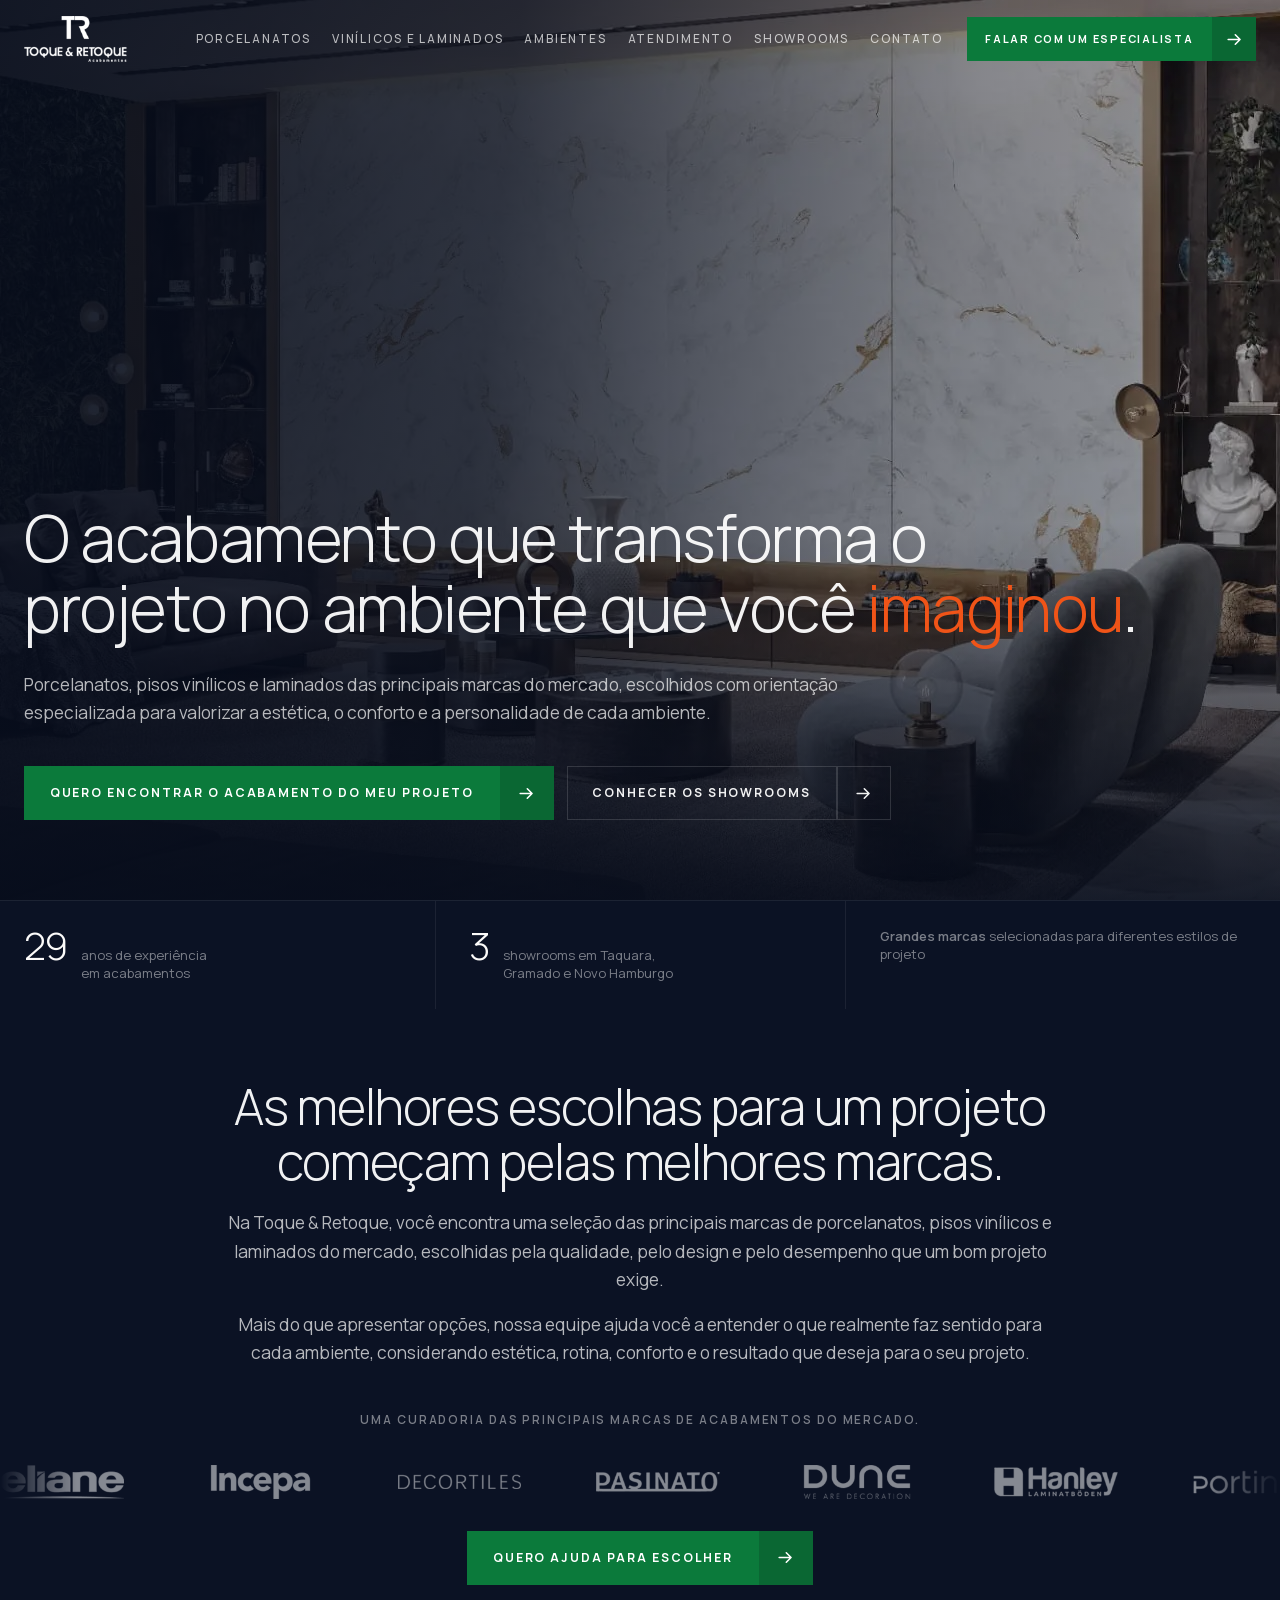
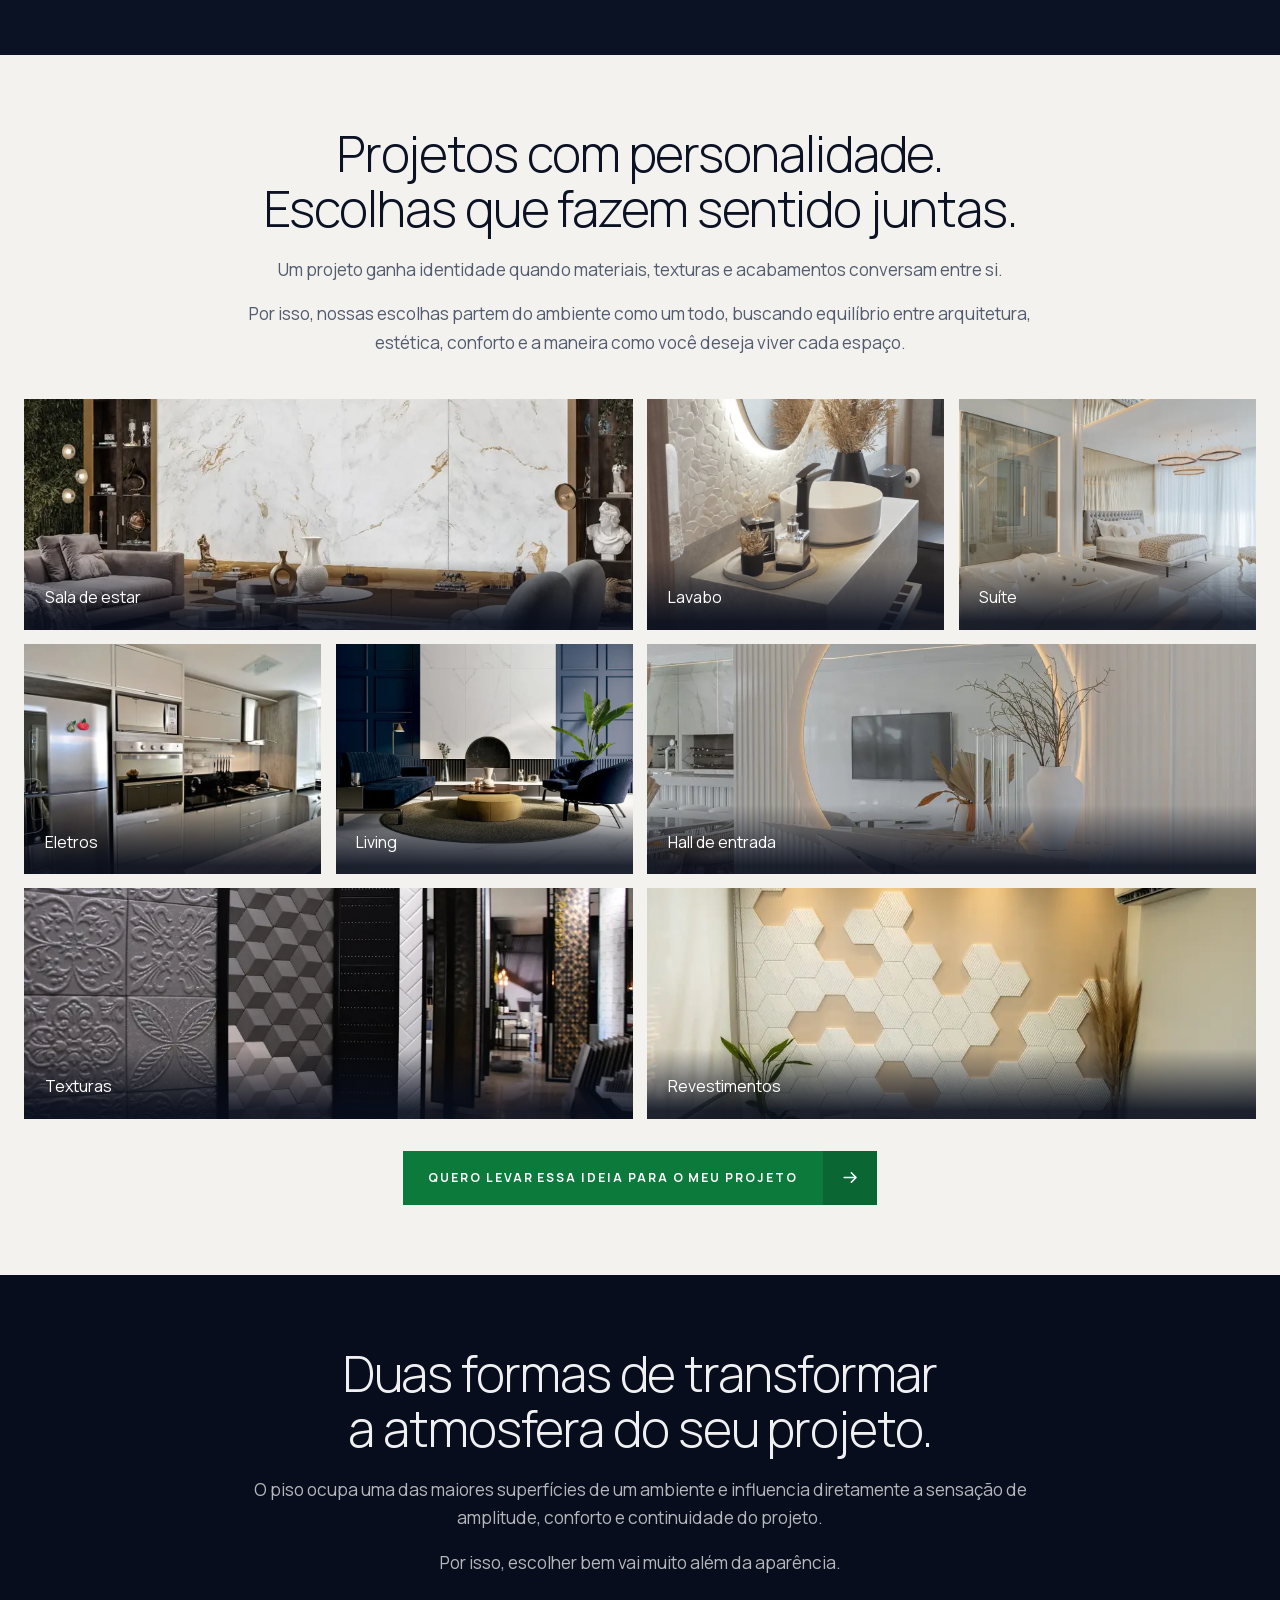
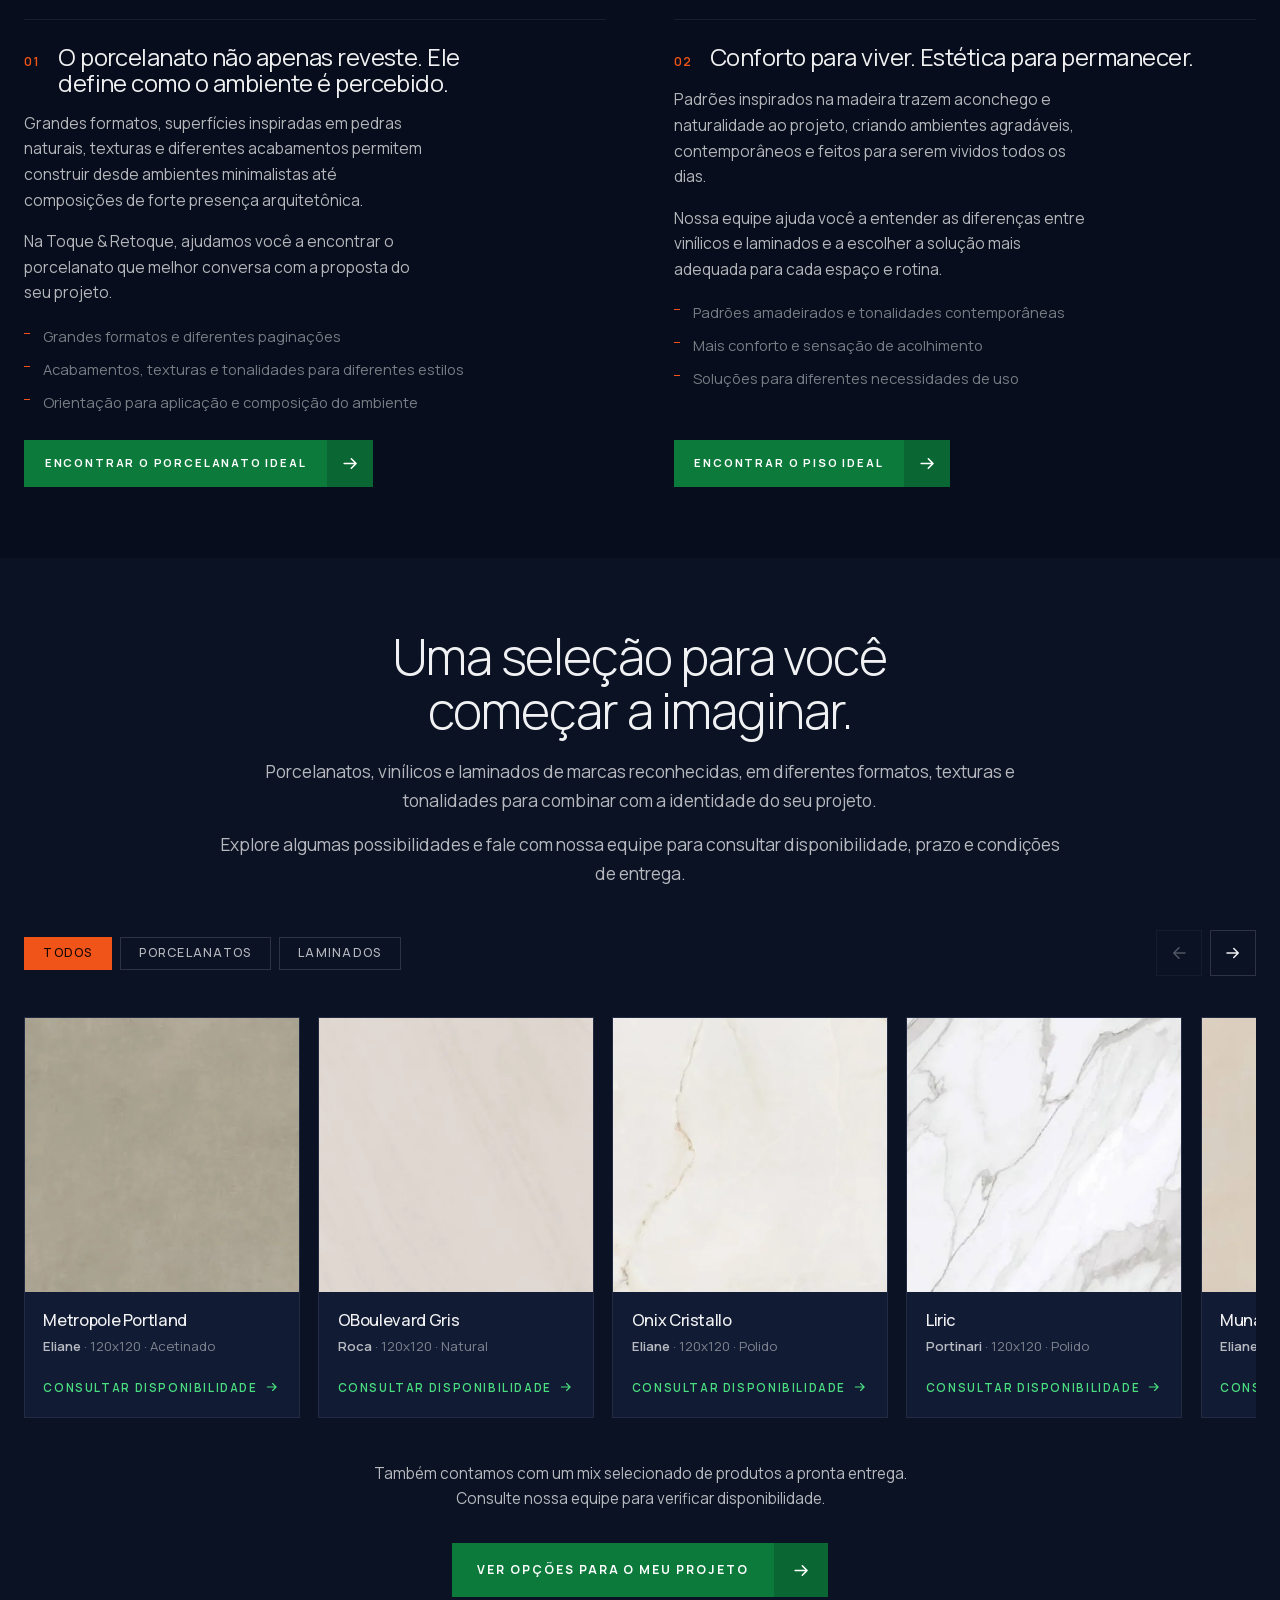
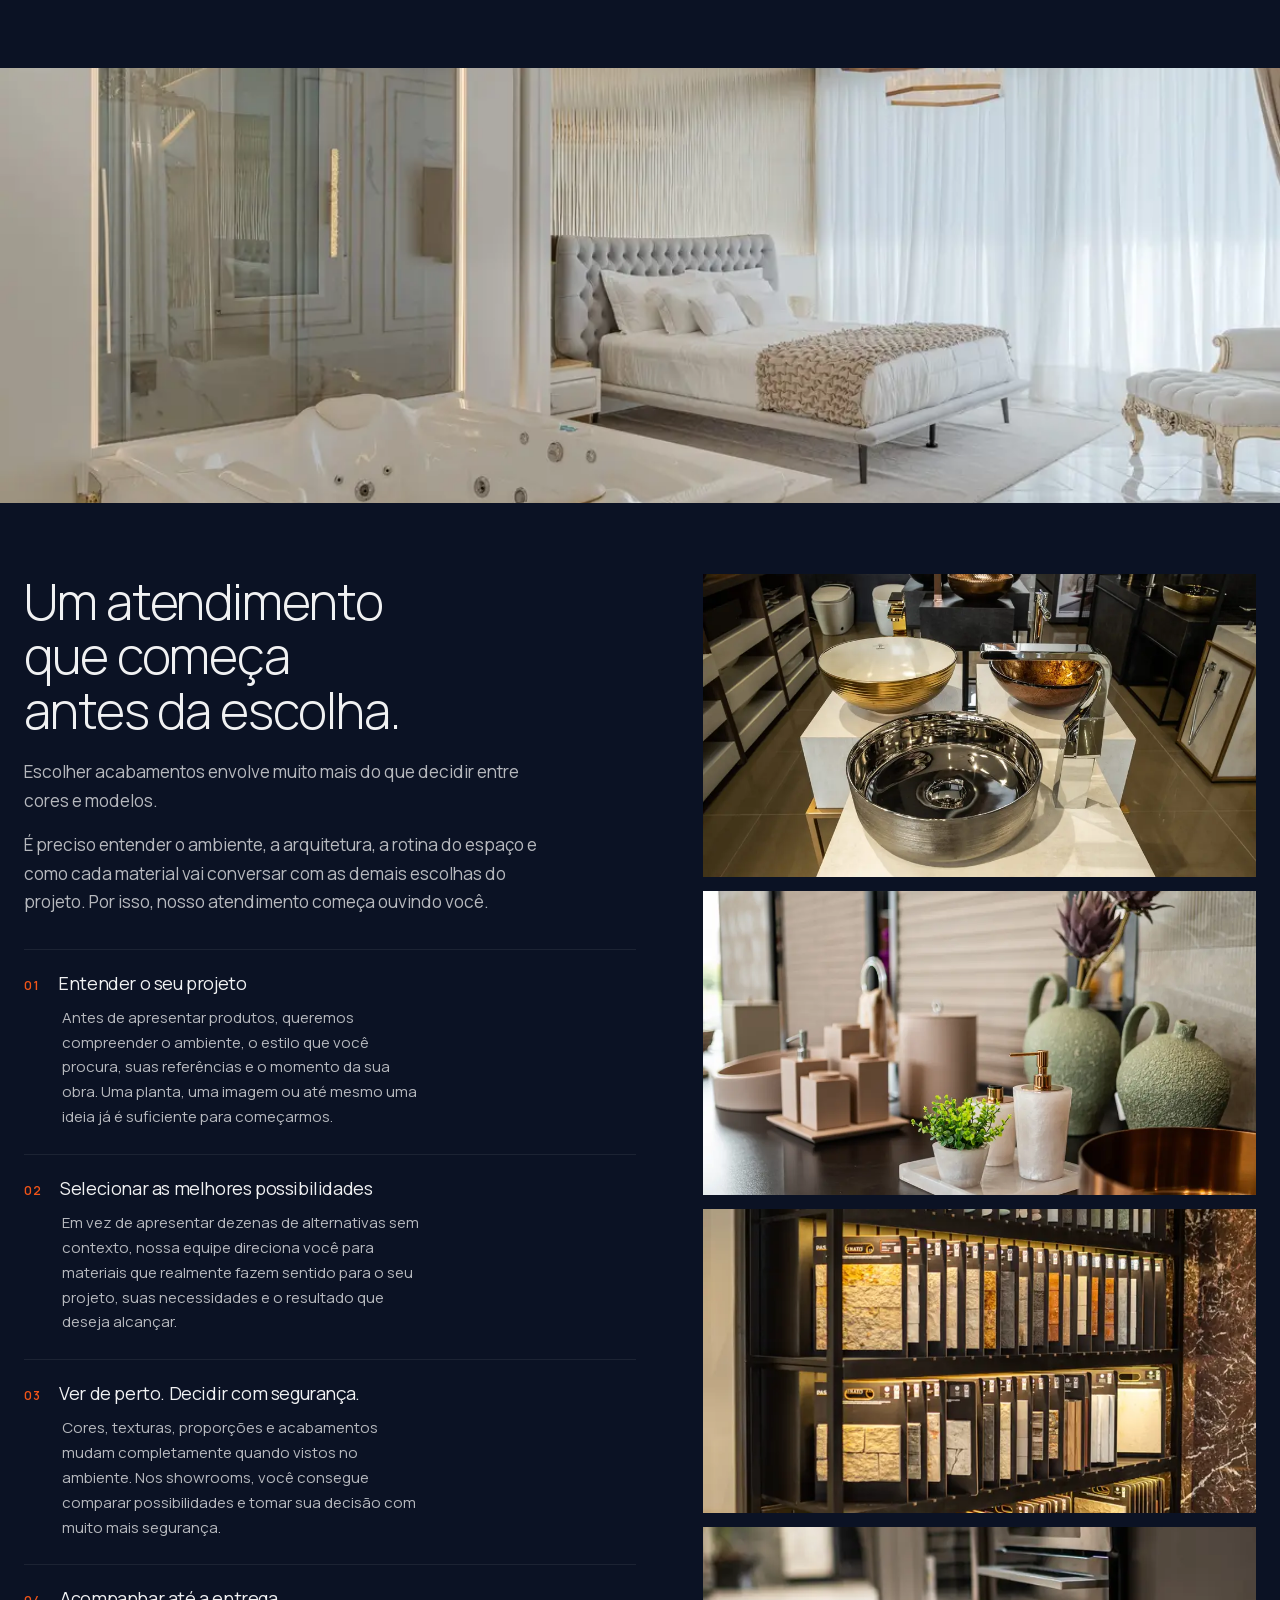
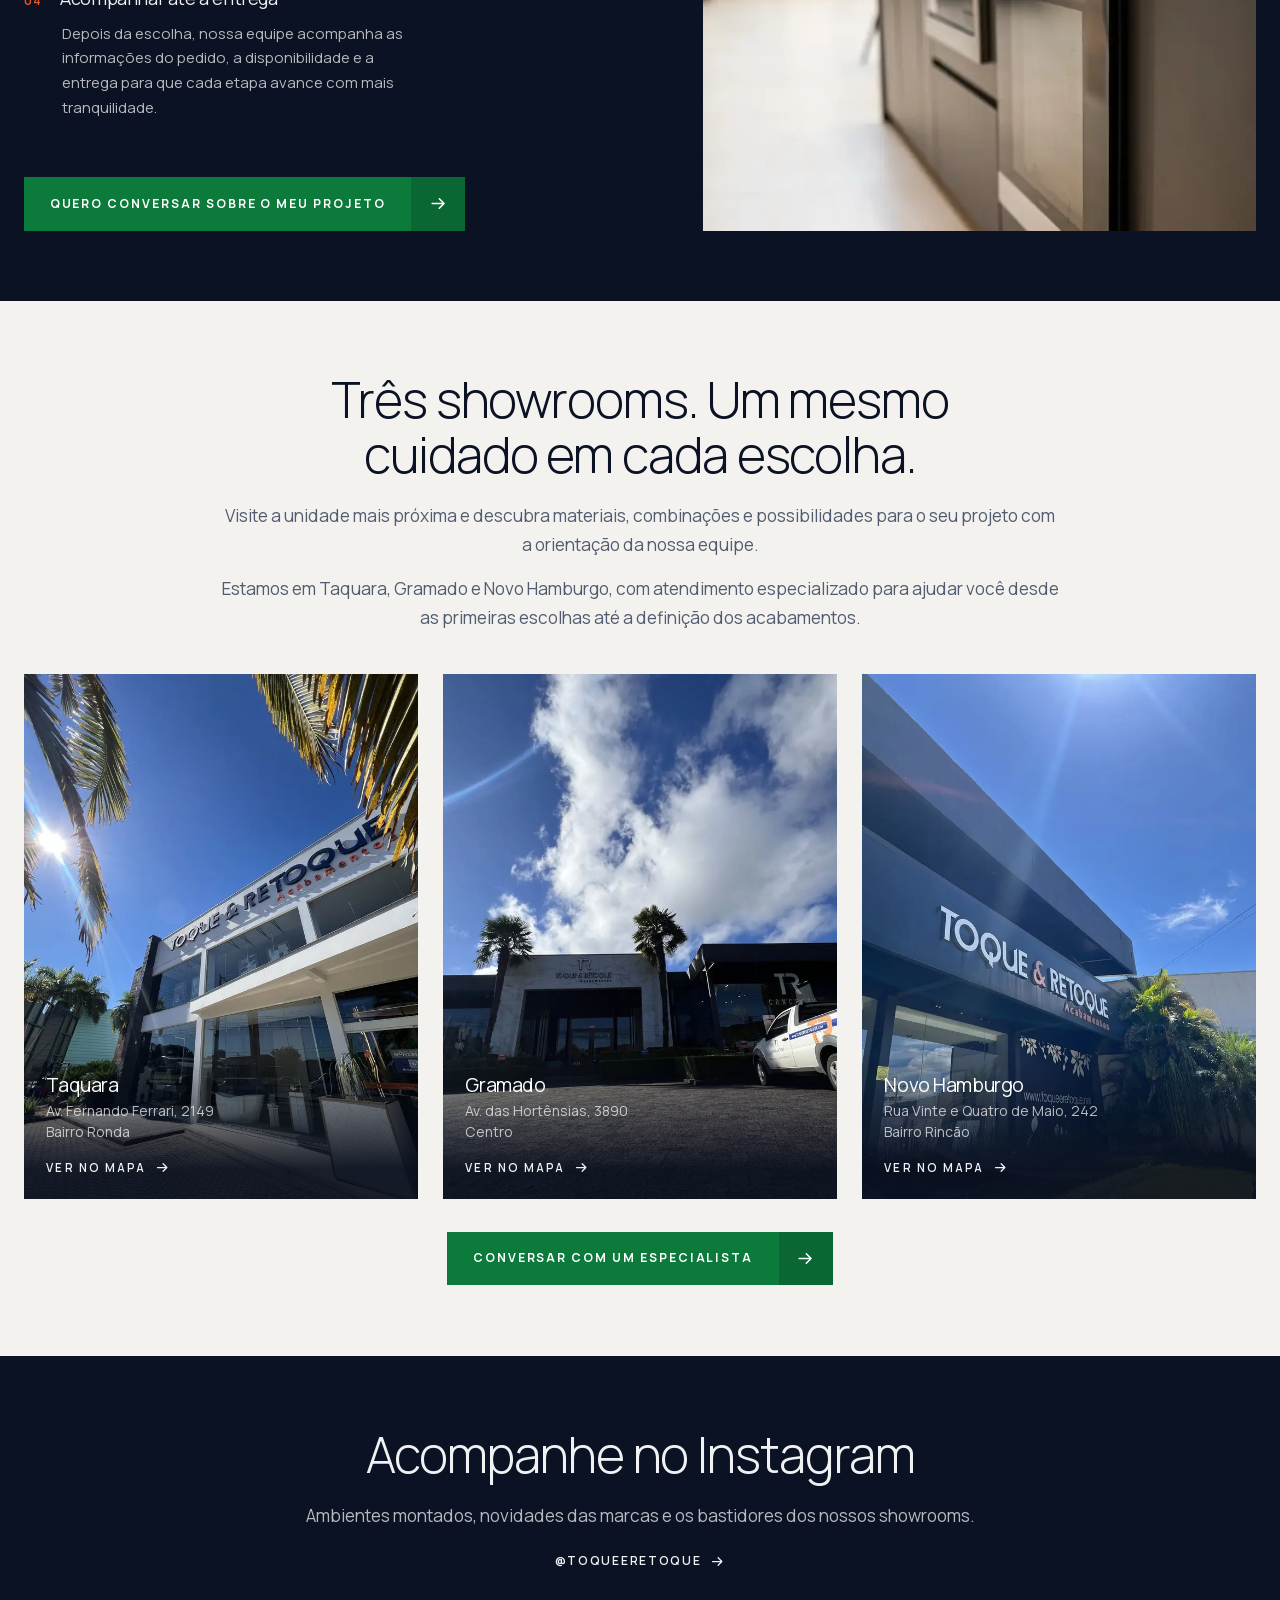
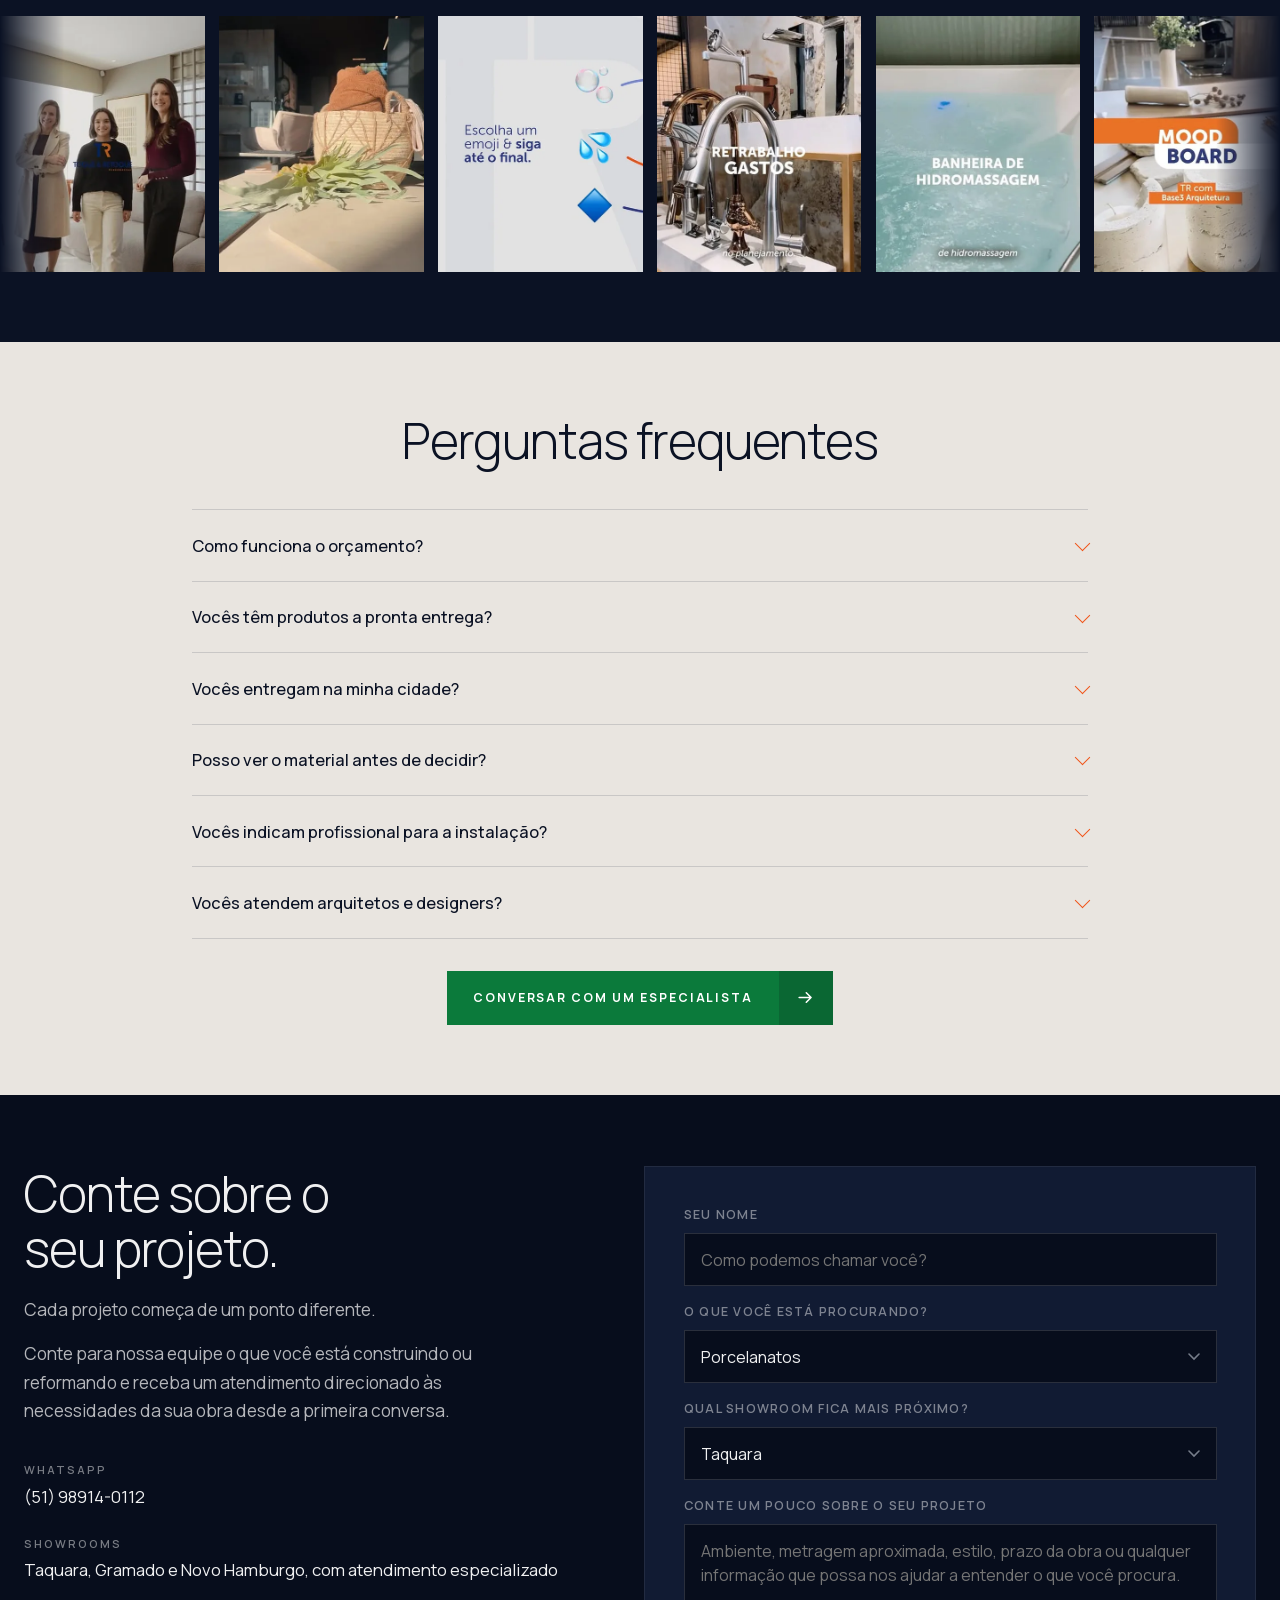
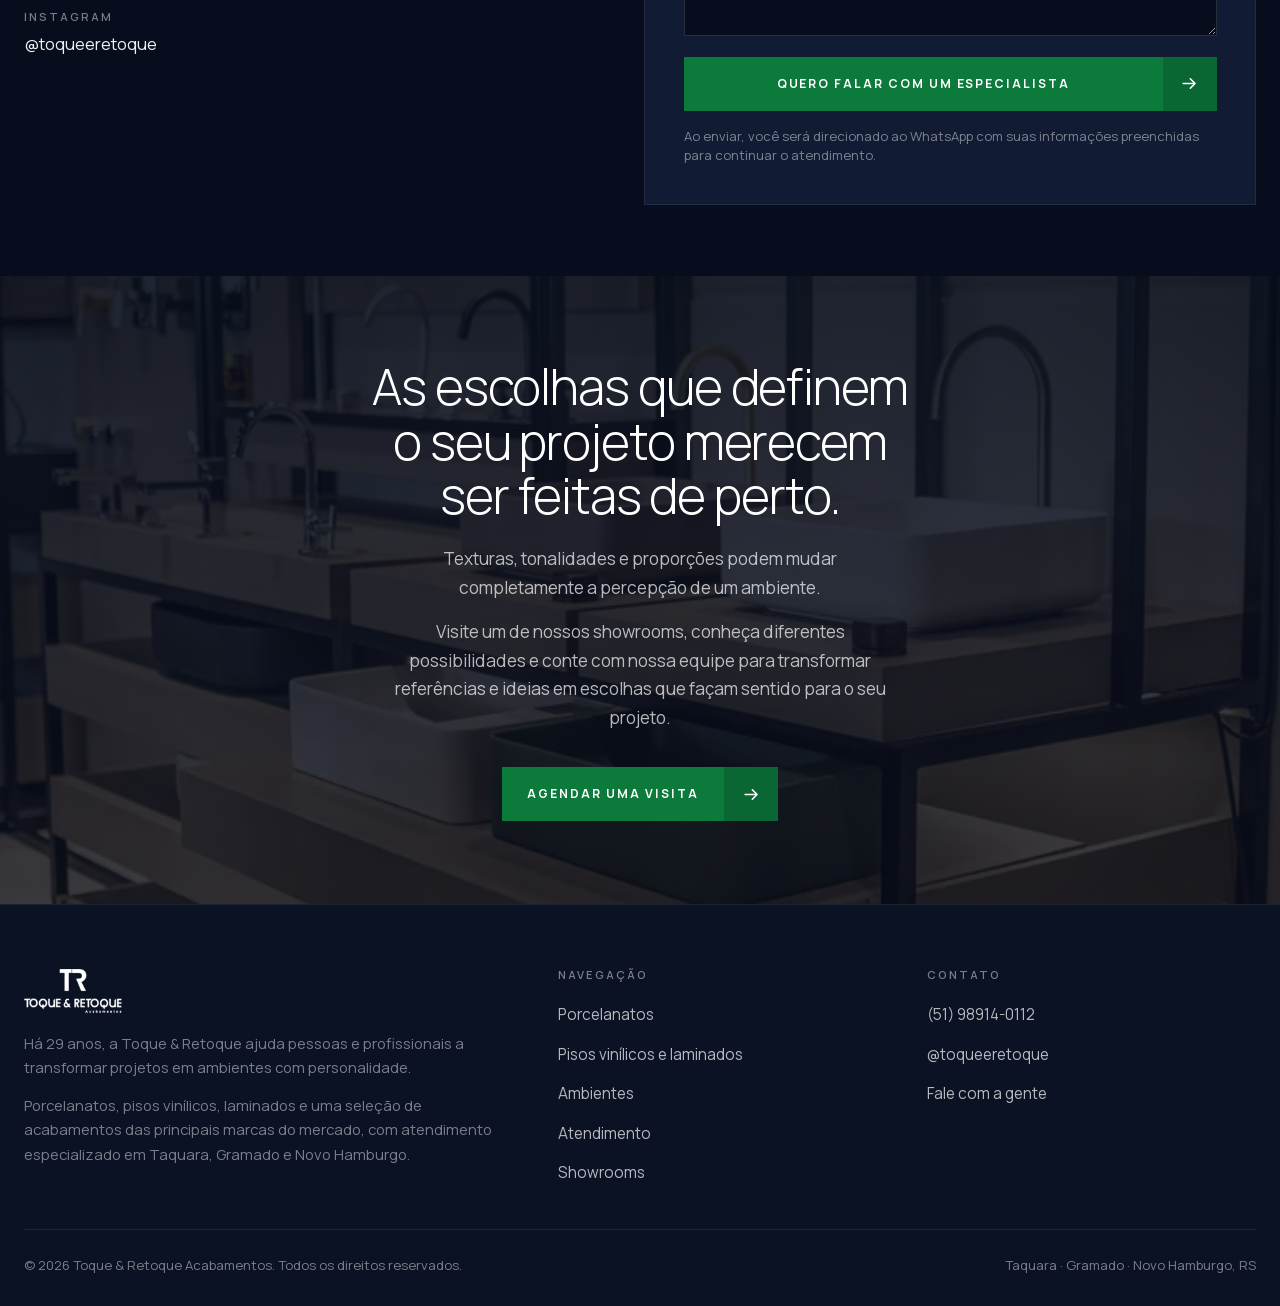
==== commit 87283f85: "style: close the gaps between sections and hold the hero to two lines The gaps were measured before " ====
--- a/index.html
+++ b/index.html
@@ -8,7 +8,9 @@
 <link rel="preload" as="image" href="assets/img/hero.webp"
       imagesrcset="assets/img/hero-640.webp 640w, assets/img/hero-860.webp 860w, assets/img/hero.webp 1280w"
       imagesizes="100vw" fetchpriority="high">
-<style>@font-face{font-family:'Manrope';src:url('assets/fonts/manrope-latin.woff2') format('woff2');font-weight:200 800;font-display:optional;unicode-range:U+0000-00FF,U+0131,U+0152-0153,U+02BB-02BC,U+02C6,U+02DA,U+02DC,U+0304,U+0308,U+0329,U+2000-206F,U+2074,U+20AC,U+2122,U+2191,U+2193,U+2212,U+2215,U+FEFF,U+FFFD}@font-face{font-family:'Manrope';src:url('assets/fonts/manrope-latin-ext.woff2') format('woff2');font-weight:200 800;font-display:optional;unicode-range:U+0100-02BA,U+02BD-02C5,U+02C7-02CC,U+02CE-02D7,U+02DD-02FF,U+0304,U+0308,U+0329,U+1D00-1DBF,U+1E00-1E9F,U+1EF2-1EFF,U+2020,U+20A0-20AB,U+20AD-20C0,U+2113,U+2C60-2C7F,U+A720-A7FF}@font-face{font-family:'Archivo';src:url('assets/fonts/archivo-latin.woff2') format('woff2');font-weight:400 700;font-display:optional;unicode-range:U+0000-00FF,U+0131,U+0152-0153,U+02BB-02BC,U+02C6,U+02DA,U+02DC,U+0304,U+0308,U+0329,U+2000-206F,U+2074,U+20AC,U+2122,U+2191,U+2193,U+2212,U+2215,U+FEFF,U+FFFD}@font-face{font-family:'Archivo';src:url('assets/fonts/archivo-latin-ext.woff2') format('woff2');font-weight:400 700;font-display:optional;unicode-range:U+0100-02BA,U+02BD-02C5,U+02C7-02CC,U+02CE-02D7,U+02DD-02FF,U+0304,U+0308,U+0329,U+1D00-1DBF,U+1E00-1E9F,U+1EF2-1EFF,U+2020,U+20A0-20AB,U+20AD-20C0,U+2113,U+2C60-2C7F,U+A720-A7FF}:root{--noite:#070d1c;--noite-2:#0b1224;--noite-3:#111b33;--azul:#183084;--azul-luz:#2f4da8;--laranja:#f05418;--laranja-cl:#ff7038;--areia:#f4f2ef;--areia-2:#e9e5e0;--branco:#fcfbfa;--tinta:#0b1224;--tinta-2:#525c70;--tinta-3:#767d8a;--claro:rgba(255,255,255,.94);--claro-2:rgba(255,255,255,.7);--claro-3:rgba(255,255,255,.46);--risco:rgba(255,255,255,.14);--risco-2:rgba(255,255,255,.07);--sans:'Manrope',-apple-system,BlinkMacSystemFont,'Segoe UI',sans-serif;--w:min(1240px,100% - 3rem);--curva:cubic-bezier(.22,1,.36,1);--alt-nav:78px}*,*::before,*::after{box-sizing:border-box}html{-webkit-text-size-adjust:100%;scroll-behavior:smooth}body{margin:0;background:var(--noite);color:var(--claro);font-family:var(--sans);font-size:clamp(1rem,.97rem + .16vw,1.07rem);line-height:1.65;-webkit-font-smoothing:antialiased;overflow-x:hidden}body.travado{overflow:hidden}img,svg{display:block;max-width:100%}a{color:inherit}p{margin:0}[hidden]{display:none!important}.env{width:var(--w);margin-inline:auto}.oculto{position:absolute;width:1px;height:1px;overflow:hidden;clip-path:inset(50%);white-space:nowrap}.oculto:focus-visible{position:fixed;top:.7rem;left:.7rem;z-index:200;width:auto;height:auto;padding:.8rem 1.2rem;clip-path:none;background:var(--laranja);color:#12060a;font-weight:600;text-decoration:none}:focus-visible{outline:2px solid var(--laranja);outline-offset:3px}section[id]{scroll-margin-top:calc(var(--alt-nav) + 1rem)}h1,h2,h3{margin:0;font-weight:300;line-height:1.1;letter-spacing:-.022em;text-wrap:balance}h1{font-size:clamp(2.15rem,1.3rem + 3.4vw,4rem)}h2{font-size:clamp(1.85rem,1.2rem + 2.5vw,3.1rem)}h3{font-size:clamp(1.15rem,1rem + .6vw,1.5rem);font-weight:400}strong,b{font-weight:600}.leve{color:var(--claro-2)}.destaque{color:var(--laranja)}.texto{font-size:clamp(.99rem,.96rem + .22vw,1.08rem);color:var(--claro-2);max-width:52ch}.sec--claro .texto{color:var(--tinta-2)}.texto p + p{margin-top:1rem}.btn{display:inline-flex;align-items:stretch;border:0;padding:0;background:none;font:inherit;text-decoration:none;cursor:pointer;color:inherit}.btn>span{display:flex;align-items:center;padding:1.05rem 1.6rem;background:var(--laranja);color:#160801;font-size:.76rem;font-weight:700;letter-spacing:.16em;text-transform:uppercase;transition:background-color .35s var(--curva)}.btn>i{display:grid;place-content:center;width:54px;flex:none;background:var(--laranja-cl);color:#160801;transition:background-color .35s var(--curva)}.btn>i svg{width:19px;height:19px;transition:transform .45s var(--curva)}.btn:hover>span{background:var(--laranja-cl)}.btn:hover>i{background:var(--branco)}.btn:hover>i svg{transform:translateX(3px)}.btn--vazado>span{background:transparent;color:var(--claro);box-shadow:inset 0 0 0 1px var(--risco)}.btn--vazado>i{background:transparent;color:var(--claro);box-shadow:inset 0 0 0 1px var(--risco)}.btn--vazado:hover>span{background:rgba(255,255,255,.07)}.btn--vazado:hover>i{background:var(--laranja);color:#160801;box-shadow:none}.sec--claro .btn--vazado>span,.sec--claro .btn--vazado>i{color:var(--tinta);box-shadow:inset 0 0 0 1px rgba(11,18,36,.16)}.sec--claro .btn--vazado:hover>span{background:rgba(11,18,36,.05)}.acoes{display:flex;flex-wrap:wrap;gap:.8rem;margin-top:clamp(2rem,1.4rem + 2vw,3rem)}.acoes--centro{justify-content:center}.btn--wa>span{background:#0b7a3b;color:#fff}.btn--wa>i{background:#0a6733;color:#fff}.btn--wa:hover>span{background:#0a6733}.btn--wa:hover>i{background:#fff;color:#0a6733}.mais{display:inline-flex;align-items:center;gap:.55rem;font-size:.72rem;font-weight:600;letter-spacing:.18em;text-transform:uppercase;text-decoration:none;color:var(--claro)}.mais svg{width:15px;height:15px;transition:transform .4s var(--curva)}.mais:hover svg{transform:translateX(4px)}.nav{position:fixed;top:0;left:0;right:0;z-index:90;transition:background-color .4s,backdrop-filter .4s,border-color .4s;border-bottom:1px solid transparent}.nav[data-fixa]{background:rgba(7,13,28,.82);backdrop-filter:blur(14px);border-bottom-color:var(--risco-2)}.nav__g{display:flex;align-items:center;gap:1.5rem;min-height:var(--alt-nav)}.nav__logo{flex:none;display:flex;align-items:center}.nav__logo img{height:clamp(38px,4vw,46px);width:auto;filter:brightness(0) invert(1)}.nav__links{display:flex;gap:clamp(1.1rem,.2rem + 1.4vw,2.1rem);margin-left:auto}.nav__links a{position:relative;font-size:.74rem;font-weight:500;letter-spacing:.15em;text-transform:uppercase;text-decoration:none;color:var(--claro-2);padding-block:.4rem;transition:color .3s;white-space:nowrap}.nav__links a::after{content:'';position:absolute;left:0;bottom:0;width:100%;height:1px;background:var(--laranja);transform:scaleX(0);transform-origin:right;transition:transform .45s var(--curva)}.nav__links a:hover{color:var(--claro)}.nav__links a:hover::after{transform:scaleX(1);transform-origin:left}.nav__acao{flex:none}.nav__acao .btn>span{padding:.8rem 1.15rem;font-size:.68rem}.nav__acao .btn>i{width:44px}.burger{display:none;margin-left:auto;width:46px;height:46px;border:0;background:none;color:var(--claro);cursor:pointer;padding:0}.burger span{display:block;width:24px;height:1.5px;margin:6px auto;background:currentColor;transition:transform .4s var(--curva),opacity .25s}.burger[aria-expanded=true] span:nth-child(1){transform:translateY(7.5px) rotate(45deg)}.burger[aria-expanded=true] span:nth-child(2){opacity:0}.burger[aria-expanded=true] span:nth-child(3){transform:translateY(-7.5px) rotate(-45deg)}.gaveta{position:fixed;inset:0;z-index:80;background:var(--noite);display:grid;place-content:center;gap:1.6rem;text-align:center;opacity:0;visibility:hidden;transition:opacity .4s,visibility .4s}.gaveta[data-aberta]{opacity:1;visibility:visible}.gaveta a{font-size:1.4rem;font-weight:300;text-decoration:none;color:var(--claro)}.gaveta a:hover{color:var(--laranja)}.hero{position:relative;min-height:100svh;display:flex;align-items:flex-end;padding-block:calc(var(--alt-nav) + 4rem) 0;overflow:hidden;isolation:isolate}.hero__foto{position:absolute;inset:0;z-index:-2}.hero__foto img{width:100%;height:100%;object-fit:cover;object-position:50% 55%}.hero__veu{position:absolute;inset:0;z-index:-1;background:linear-gradient(96deg,rgba(7,13,28,.93) 0%,rgba(7,13,28,.82) 38%,rgba(7,13,28,.45) 72%,rgba(7,13,28,.3) 100%),linear-gradient(0deg,rgba(7,13,28,.85) 0%,transparent 42%)}.hero__g{position:relative;padding-bottom:clamp(3rem,2rem + 4vw,5rem)}.hero h1{max-width:19ch}.hero .texto{margin-top:1.7rem;max-width:46ch}.hero__acoes{display:flex;flex-wrap:wrap;gap:.8rem;margin-top:2.4rem}.numeros{background:var(--noite-2);border-top:1px solid var(--risco-2)}.numeros__g{display:grid;grid-template-columns:repeat(3,1fr)}.numeros__i{display:flex;align-items:baseline;gap:.9rem;padding:clamp(1.1rem,.9rem + .9vw,1.7rem) 0;border-left:1px solid var(--risco-2);padding-left:clamp(1.2rem,.8rem + 1.6vw,2.4rem)}.numeros__i:first-child{border-left:0;padding-left:0}.numeros__n{font-size:clamp(1.7rem,1.3rem + 1.5vw,2.4rem);font-weight:300;line-height:1;letter-spacing:-.04em;color:var(--branco);flex:none}.numeros__r{font-size:.82rem;line-height:1.4;color:var(--claro-3)}.sec{position:relative;padding-block:clamp(4rem,3rem + 5vw,7.5rem)}.sec--claro{background:var(--areia);color:var(--tinta)}.sec--claro h1,.sec--claro h2,.sec--claro h3{color:var(--tinta)}.sec--areia2{background:var(--areia-2)}.sec--fundo2{background:var(--noite-2)}.cabeca{max-width:44rem;margin-bottom:clamp(2.4rem,1.6rem + 2.6vw,4rem)}.cabeca--centro{margin-inline:auto;text-align:center;max-width:56rem}.cabeca--centro h2{max-width:none;text-wrap:balance}.cabeca--centro .texto{max-width:84ch}.cabeca--centro .texto{margin-inline:auto;text-align:center}.cabeca .texto{margin-top:1.3rem}.marcas__l{text-align:center;font-size:.74rem;font-weight:600;letter-spacing:.16em;text-transform:uppercase;color:var(--claro-3);margin:0 auto clamp(1.5rem, 1.1rem + 1.4vw, 2.6rem);width:var(--w)}.nota{margin-top:clamp(1.6rem,1.2rem + 1.4vw,2.4rem);text-align:center;font-size:.95rem;color:var(--claro-2);max-width:60ch;margin-inline:auto}.item .acoes{margin-top:auto;padding-top:1.6rem}.item .acoes .btn>span{padding:.9rem 1.3rem;font-size:.71rem}.item .acoes .btn>i{width:46px}.insta{overflow:hidden;-webkit-mask:linear-gradient(90deg,transparent,#000 5%,#000 95%,transparent);mask:linear-gradient(90deg,transparent,#000 5%,#000 95%,transparent)}.insta__t{display:flex;width:max-content;animation:corre-insta 58s linear infinite}@keyframes corre-insta{to{transform:translateX(-50%)}}.insta__t a{position:relative;display:block;width:clamp(148px,16vw,224px);aspect-ratio:4/5;margin-right:clamp(.6rem,.4rem + .6vw,1rem);overflow:hidden;background:var(--noite-3)}.insta__t img{width:100%;height:100%;object-fit:cover;transition:transform 1s var(--curva)}.insta__t a::after{content:'';position:absolute;inset:0;background:var(--noite);opacity:0;transition:opacity .45s var(--curva)}.insta__t a:hover img{transform:scale(1.06)}.insta__t a:hover::after{opacity:.22}.insta:hover .insta__t{animation-play-state:paused}.insta__perfil{display:inline-flex;align-items:center;gap:.55rem;margin-top:1.3rem;font-size:.76rem;font-weight:600;letter-spacing:.14em;text-transform:uppercase;text-decoration:none;color:var(--claro)}.insta__perfil svg{width:15px;height:15px;transition:transform .4s var(--curva)}.insta__perfil:hover{color:var(--laranja)}.insta__perfil:hover svg{transform:translateX(4px)}@media(prefers-reduced-motion:reduce){.insta__t{animation:none}}.marcas{overflow:hidden;-webkit-mask:linear-gradient(90deg,transparent,#000 6%,#000 94%,transparent);mask:linear-gradient(90deg,transparent,#000 6%,#000 94%,transparent)}.marcas__t{display:flex;align-items:center;gap:clamp(2.5rem,1.5rem + 4vw,5rem);width:max-content;animation:corre var(--dur,38s) linear infinite}.marcas:hover .marcas__t{animation-play-state:paused}@keyframes corre{to{transform:translateX(calc(-50% - clamp(2.5rem,1.5rem + 4vw,5rem) / 2))}}.marcas__t img{height:clamp(26px,3vw,34px);width:auto;flex:none;opacity:.5;filter:brightness(0) invert(1);transition:opacity .35s}.sec--claro .marcas__t img{filter:none;opacity:.42}.marcas__t img:hover{opacity:1}.galeria{display:grid;grid-template-columns:repeat(4,1fr);grid-auto-rows:clamp(170px,18vw,250px);gap:clamp(.6rem,.4rem + .6vw,1rem)}.peca{position:relative;overflow:hidden;background:var(--noite-3);text-decoration:none;display:block;height:100%}.peca--larga{grid-column:span 2}.peca img{width:100%;height:100%;object-fit:cover;transition:transform 1.1s var(--curva)}.peca:hover img{transform:scale(1.05)}.peca__x{position:absolute;inset:auto 0 0;padding:1.5rem 1.3rem 1.2rem;background:linear-gradient(0deg,rgba(7,13,28,.88) 12%,transparent);display:grid;gap:.5rem}.sec--claro .peca .peca__n,.peca__n{font-size:1rem;font-weight:400;color:#fff}.peca .mais{color:var(--claro-2);font-size:.66rem}.itens{display:grid;grid-template-columns:1fr 1fr;gap:clamp(2rem,1.2rem + 3vw,3.6rem) clamp(2rem,1rem + 4vw,4.5rem)}.item{border-top:1px solid rgba(11,18,36,.14);padding-top:1.5rem;display:flex;flex-direction:column}.sec:not(.sec--claro) .item{border-top-color:var(--risco-2)}.item__c{display:flex;gap:1.1rem;align-items:baseline;margin-bottom:.9rem}.item__n{font-size:.78rem;font-weight:600;letter-spacing:.1em;color:var(--laranja);flex:none}.item p{font-size:.97rem;color:var(--tinta-2);max-width:46ch}.sec:not(.sec--claro) .item p{color:var(--claro-2)}.item ul{list-style:none;margin:1.1rem 0 0;padding:0;display:grid;gap:.55rem}.item li{position:relative;padding-left:1.2rem;font-size:.92rem;color:var(--tinta-2)}.sec:not(.sec--claro) .item li{color:var(--claro-3)}.item li::before{content:'';position:absolute;left:0;top:.62em;width:6px;height:1px;background:var(--laranja)}.barra{display:flex;align-items:center;gap:1rem;flex-wrap:nowrap;margin-bottom:clamp(1.6rem,1.2rem + 1.4vw,2.4rem)}.filtros{display:flex;flex-wrap:wrap;gap:.5rem;flex:1 1 auto;min-width:0}.filtro{padding:.6rem 1.15rem;border:1px solid var(--risco);background:transparent;color:var(--claro-2);font:500 .78rem/1 var(--sans);letter-spacing:.1em;text-transform:uppercase;cursor:pointer;transition:background-color .3s,color .3s,border-color .3s}.filtro:hover{color:var(--claro);border-color:var(--claro-3)}.filtro[aria-pressed=true]{background:var(--laranja);border-color:var(--laranja);color:#160801}.setas{display:flex;gap:.5rem;margin-left:auto;flex:none}.seta{display:grid;place-content:center;width:46px;height:46px;flex:none;padding:0;border:1px solid var(--risco);background:transparent;color:var(--claro);cursor:pointer;transition:background-color .3s,border-color .3s,color .3s,opacity .3s}.seta svg{width:18px;height:18px}.seta:hover:not(:disabled){background:var(--laranja);border-color:var(--laranja);color:#160801}.seta:disabled{opacity:.3;cursor:default}.vitrine{--vis:4.25;--gap:clamp(.8rem,.5rem + .8vw,1.2rem);display:grid;grid-auto-flow:column;grid-auto-columns:calc((100% - (var(--vis) - 1) * var(--gap)) / var(--vis));gap:var(--gap);overflow-x:auto;overscroll-behavior-x:contain;scroll-snap-type:x mandatory;scroll-behavior:smooth;scrollbar-width:none;-ms-overflow-style:none;padding-block:4px 6px}.vitrine::-webkit-scrollbar{display:none}.prod{scroll-snap-align:start;display:flex;flex-direction:column;background:var(--noite-3);border:1px solid var(--risco-2);overflow:hidden;transition:border-color .35s,transform .45s var(--curva)}.prod:hover{border-color:rgba(240,84,24,.45);transform:translateY(-3px)}.prod__f{aspect-ratio:1;overflow:hidden;background:var(--noite-2)}.prod__f img{width:100%;height:100%;object-fit:cover;transition:transform 1.1s var(--curva)}.prod:hover .prod__f img{transform:scale(1.05)}.prod__c{padding:1.1rem 1.15rem 1.25rem;display:flex;flex-direction:column;gap:.35rem;flex:1}.prod__n{font-size:1.02rem;font-weight:500;line-height:1.25;color:var(--claro)}.prod__m{font-size:.83rem;color:var(--claro-3)}.prod__m b{color:var(--claro-2);font-weight:600}.prod__cta{margin-top:auto;padding-top:.9rem;display:inline-flex;align-items:center;gap:.45rem;font-size:.72rem;font-weight:600;letter-spacing:.14em;text-transform:uppercase;text-decoration:none;color:#4ade80}.prod__cta svg{width:14px;height:14px;transition:transform .4s var(--curva)}.prod__cta:hover svg{transform:translateX(3px)}@media(max-width:1000px){.vitrine{--vis:3.25}}@media(max-width:760px){.vitrine{--vis:2.25}}@media(max-width:520px){.vitrine{--vis:1.35}}.metodo{display:grid;grid-template-columns:1.05fr minmax(0,.95fr);gap:clamp(2rem,1rem + 4vw,4.5rem);align-items:stretch}.passos{display:grid;gap:0;margin-top:2rem}.passo{border-top:1px solid var(--risco-2);padding:1.5rem 0}.passo__t{display:flex;gap:1.1rem;align-items:baseline;margin-bottom:.6rem}.passo__n{font-size:.78rem;font-weight:600;letter-spacing:.1em;color:var(--laranja);flex:none}.passo h3{font-size:1.12rem;font-weight:400}.passo p{font-size:.94rem;color:var(--claro-2);max-width:44ch;padding-left:2.4rem}.metodo__fotos{position:relative;min-height:clamp(420px,44vw,640px)}.pilha{position:absolute;inset:0;display:grid;grid-template-rows:repeat(4,1fr);gap:clamp(.6rem,.4rem + .6vw,1rem)}.pilha img{width:100%;height:100%;object-fit:cover;min-height:0}@media(max-width:1000px){.metodo__fotos{min-height:0}.pilha{position:static;grid-template-rows:none}.pilha img{aspect-ratio:4/3}}.faixa{height:clamp(240px,34vw,440px);overflow:hidden;position:relative}.faixa img{width:100%;height:100%;object-fit:cover;object-position:50% 58%}.lojas{display:grid;grid-template-columns:repeat(3,1fr);gap:clamp(1rem,.6rem + 1.2vw,1.6rem)}.loja{position:relative;overflow:hidden;background:var(--noite-3)}.loja__f{aspect-ratio:3/4;overflow:hidden}.loja__f img{width:100%;height:100%;object-fit:cover;transition:transform 1.1s var(--curva)}.loja:hover .loja__f img{transform:scale(1.04)}.loja__x{position:absolute;inset:auto 0 0;padding:1.6rem 1.4rem 1.4rem;background:linear-gradient(0deg,rgba(7,13,28,.92) 20%,transparent);display:grid;gap:.3rem}.sec--claro .loja .loja__n,.loja__n{font-size:1.2rem;font-weight:400;color:#fff}.loja__e{font-size:.88rem;color:var(--claro-2);line-height:1.45}.loja .mais{margin-top:.7rem}.fq{display:grid;gap:0;max-width:56rem;margin-inline:auto}.fq details{border-top:1px solid rgba(11,18,36,.14)}.fq details:last-child{border-bottom:1px solid rgba(11,18,36,.14)}.fq summary{display:flex;align-items:center;justify-content:space-between;gap:1.5rem;padding:1.35rem 0;cursor:pointer;list-style:none;font-size:1.03rem;font-weight:500}.fq summary::-webkit-details-marker{display:none}.fq summary::after{content:'';width:11px;height:11px;flex:none;border-right:1.5px solid var(--laranja);border-bottom:1.5px solid var(--laranja);transform:rotate(45deg);margin-bottom:4px;transition:transform .35s var(--curva)}.fq details[open] summary::after{transform:rotate(-135deg);margin-bottom:-3px}.fq p{padding-bottom:1.5rem;font-size:.97rem;color:var(--tinta-2);max-width:64ch}.contato{display:grid;grid-template-columns:.95fr 1.05fr;gap:clamp(2.2rem,1.4rem + 3.5vw,4.5rem);align-items:start}.dados{list-style:none;margin:2.2rem 0 0;padding:0;display:grid;gap:1.5rem}.dados li{display:grid;gap:.2rem}.dados b{font-size:.7rem;font-weight:600;letter-spacing:.18em;text-transform:uppercase;color:var(--claro-3)}.dados span,.dados a{font-size:1.05rem;color:var(--claro);text-decoration:none}.dados a:hover{color:var(--laranja)}.form{display:grid;gap:1rem;padding:clamp(1.6rem,1.2rem + 1.8vw,2.4rem);background:var(--noite-3);border:1px solid var(--risco-2)}.campo{display:grid;gap:.45rem}.campo label{font-size:.78rem;font-weight:600;letter-spacing:.1em;text-transform:uppercase;color:var(--claro-3)}.campo input,.campo select,.campo textarea{width:100%;padding:.85rem 1rem;background:var(--noite);border:1px solid var(--risco);color:var(--claro);font:400 1rem/1.5 var(--sans);transition:border-color .3s}.campo textarea{min-height:112px;resize:vertical}.campo select{appearance:none;background-image:url("data:image/svg+xml,%3Csvg xmlns='http://www.w3.org/2000/svg' viewBox='0 0 12 8'%3E%3Cpath d='M1 1l5 5 5-5' fill='none' stroke='%23767d8a' stroke-width='1.6' stroke-linecap='round'/%3E%3C/svg%3E");background-repeat:no-repeat;background-position:right 1rem center;background-size:12px;padding-right:2.5rem}.campo input:focus,.campo select:focus,.campo textarea:focus{outline:none;border-color:var(--laranja)}.form .btn{width:100%;margin-top:.3rem}.form .btn>span{flex:1;justify-content:center}.form__nota{font-size:.82rem;color:var(--claro-3);line-height:1.5}.final{position:relative;padding:0}.final__cartao{position:relative;overflow:hidden;text-align:center;padding:clamp(3rem,2rem + 4vw,5.5rem) clamp(1.5rem,1rem + 3vw,4rem)}.final__cartao img{position:absolute;inset:0;width:100%;height:100%;object-fit:cover;z-index:-2}.final__cartao::before{content:'';position:absolute;inset:0;z-index:-1;background:linear-gradient(180deg,rgba(7,13,28,.9),rgba(7,13,28,.78))}.final__cartao h2{max-width:24ch;margin-inline:auto;color:#fff}.final__cartao .texto{margin:1.4rem auto 0;text-align:center;color:var(--claro-2)}.final__acoes{display:flex;justify-content:center;margin-top:2.2rem}.rodape{background:var(--noite-2);border-top:1px solid var(--risco-2);padding-block:clamp(2.8rem,2rem + 2.5vw,4rem) 1.8rem}.rodape__g{display:grid;grid-template-columns:1.5fr 1fr 1fr;gap:2.5rem;padding-bottom:2.4rem;border-bottom:1px solid var(--risco-2)}.rodape__logo img{height:44px;width:auto;filter:brightness(0) invert(1);margin-bottom:1.1rem}.rodape p{font-size:.93rem;color:var(--claro-3);max-width:34rem}.rodape h3{font-size:.7rem;font-weight:600;letter-spacing:.18em;text-transform:uppercase;color:var(--claro-3);margin-bottom:1rem}.rodape ul{list-style:none;margin:0;padding:0;display:grid;gap:.3rem}.rodape li a{display:inline-block;padding-block:.3rem;font-size:.95rem;color:var(--claro-2);text-decoration:none;transition:color .3s}.rodape li a:hover{color:var(--laranja)}.rodape__fim{display:flex;flex-wrap:wrap;gap:.7rem 1.5rem;justify-content:space-between;padding-top:1.6rem;font-size:.83rem;color:var(--claro-3)}[data-sobe]{opacity:0;transform:translateY(22px);transition:opacity .85s var(--curva),transform .85s var(--curva)}[data-sobe][data-atraso="1"]{transition-delay:.1s}[data-sobe][data-atraso="2"]{transition-delay:.2s}[data-sobe][data-atraso="3"]{transition-delay:.3s}[data-sobe].dentro{opacity:1;transform:none}[data-fade]{opacity:0;transition:opacity .85s var(--curva) .1s}[data-fade].dentro{opacity:1}@media(max-width:1000px){.metodo,.contato{grid-template-columns:1fr}.galeria{grid-template-columns:repeat(2,1fr)}.peca--alta{grid-row:auto;aspect-ratio:3/4;margin-top:0}.peca--larga{grid-column:span 2}.lojas{grid-template-columns:1fr}.loja__f{aspect-ratio:16/10}.rodape__g{grid-template-columns:1fr 1fr}.rodape__g>div:first-child{grid-column:1/-1}}@media(max-width:860px){.nav__links,.nav__acao{display:none}.burger{display:block}.itens{grid-template-columns:1fr}.numeros__g{grid-template-columns:1fr}.numeros__i{border-left:0;border-top:1px solid var(--risco-2);padding-left:0;padding-block:1.2rem}.numeros__i:first-child{border-top:0}.passo p{padding-left:0}}@media(max-width:620px){:root{--w:min(1240px,100% - 2.2rem)}.galeria{grid-template-columns:1fr}.peca--larga{grid-column:auto}.hero__acoes .btn{width:100%}.hero__acoes .btn>span{flex:1;justify-content:center}.acoes .btn,.hero__acoes .btn{width:100%}.acoes .btn>span{flex:1;justify-content:center}.btn>span{padding:.95rem 1.1rem;font-size:.7rem;letter-spacing:.09em;line-height:1.35;text-align:center}.btn>i{width:48px}}@media(prefers-reduced-motion:reduce){html{scroll-behavior:auto}*,*::before,*::after{animation-duration:.01ms!important;animation-iteration-count:1!important;transition-duration:.01ms!important}[data-sobe]{opacity:1;transform:none}[data-fade]{opacity:1}.vitrine{scroll-behavior:auto}.marcas__t{animation:none;transform:none}}</style>
+<style>@font-face{font-family:'Manrope';src:url('assets/fonts/manrope-latin.woff2') format('woff2');font-weight:200 800;font-display:optional;unicode-range:U+0000-00FF,U+0131,U+0152-0153,U+02BB-02BC,U+02C6,U+02DA,U+02DC,U+0304,U+0308,U+0329,U+2000-206F,U+2074,U+20AC,U+2122,U+2191,U+2193,U+2212,U+2215,U+FEFF,U+FFFD}@font-face{font-family:'Manrope';src:url('assets/fonts/manrope-latin-ext.woff2') format('woff2');font-weight:200 800;font-display:optional;unicode-range:U+0100-02BA,U+02BD-02C5,U+02C7-02CC,U+02CE-02D7,U+02DD-02FF,U+0304,U+0308,U+0329,U+1D00-1DBF,U+1E00-1E9F,U+1EF2-1EFF,U+2020,U+20A0-20AB,U+20AD-20C0,U+2113,U+2C60-2C7F,U+A720-A7FF}@font-face{font-family:'Archivo';src:url('assets/fonts/archivo-latin.woff2') format('woff2');font-weight:400 700;font-display:optional;unicode-range:U+0000-00FF,U+0131,U+0152-0153,U+02BB-02BC,U+02C6,U+02DA,U+02DC,U+0304,U+0308,U+0329,U+2000-206F,U+2074,U+20AC,U+2122,U+2191,U+2193,U+2212,U+2215,U+FEFF,U+FFFD}@font-face{font-family:'Archivo';src:url('assets/fonts/archivo-latin-ext.woff2') format('woff2');font-weight:400 700;font-display:optional;unicode-range:U+0100-02BA,U+02BD-02C5,U+02C7-02CC,U+02CE-02D7,U+02DD-02FF,U+0304,U+0308,U+0329,U+1D00-1DBF,U+1E00-1E9F,U+1EF2-1EFF,U+2020,U+20A0-20AB,U+20AD-20C0,U+2113,U+2C60-2C7F,U+A720-A7FF}:root{--noite:#070d1c;--noite-2:#0b1224;--noite-3:#111b33;--azul:#183084;--azul-luz:#2f4da8;--laranja:#f05418;--laranja-cl:#ff7038;--areia:#f4f2ef;--areia-2:#e9e5e0;--branco:#fcfbfa;--tinta:#0b1224;--tinta-2:#525c70;--tinta-3:#767d8a;--claro:rgba(255,255,255,.94);--claro-2:rgba(255,255,255,.7);--claro-3:rgba(255,255,255,.46);--risco:rgba(255,255,255,.14);--risco-2:rgba(255,255,255,.07);--sans:'Manrope',-apple-system,BlinkMacSystemFont,'Segoe UI',sans-serif;--w:min(1240px,100% - 3rem);--curva:cubic-bezier(.22,1,.36,1);--alt-nav:78px}*,*::before,*::after{box-sizing:border-box}html{-webkit-text-size-adjust:100%;scroll-behavior:smooth}body{margin:0;background:var(--noite);color:var(--claro);font-family:var(--sans);font-size:clamp(1rem,.97rem + .16vw,1.07rem);line-height:1.65;-webkit-font-smoothing:antialiased;overflow-x:hidden}body.travado{overflow:hidden}img,svg{display:block;max-width:100%}a{color:inherit}p{margin:0}[hidden]{display:none!important}.env{width:var(--w);margin-inline:auto}.oculto{position:absolute;width:1px;height:1px;overflow:hidden;clip-path:inset(50%);white-space:nowrap}.oculto:focus-visible{position:fixed;top:.7rem;left:.7rem;z-index:200;width:auto;height:auto;padding:.8rem 1.2rem;clip-path:none;background:var(--laranja);color:#12060a;font-weight:600;text-decoration:none}:focus-visible{outline:2px solid var(--laranja);outline-offset:3px}section[id]{scroll-margin-top:calc(var(--alt-nav) + 1rem)}h1,h2,h3{margin:0;font-weight:300;line-height:1.1;letter-spacing:-.022em;text-wrap:balance}h1{font-size:clamp(2.15rem,1.3rem + 3.4vw,4rem)}h2{font-size:clamp(1.85rem,1.2rem + 2.5vw,3.1rem)}h3{font-size:clamp(1.15rem,1rem + .6vw,1.5rem);font-weight:400}strong,b{font-weight:600}.leve{color:var(--claro-2)}.destaque{color:var(--laranja)}.texto{font-size:clamp(.99rem,.96rem + .22vw,1.08rem);color:var(--claro-2);max-width:52ch}.sec--claro .texto{color:var(--tinta-2)}.texto p + p{margin-top:1rem}.btn{display:inline-flex;align-items:stretch;border:0;padding:0;background:none;font:inherit;text-decoration:none;cursor:pointer;color:inherit}.btn>span{display:flex;align-items:center;padding:1.05rem 1.6rem;background:var(--laranja);color:#160801;font-size:.76rem;font-weight:700;letter-spacing:.16em;text-transform:uppercase;transition:background-color .35s var(--curva)}.btn>i{display:grid;place-content:center;width:54px;flex:none;background:var(--laranja-cl);color:#160801;transition:background-color .35s var(--curva)}.btn>i svg{width:19px;height:19px;transition:transform .45s var(--curva)}.btn:hover>span{background:var(--laranja-cl)}.btn:hover>i{background:var(--branco)}.btn:hover>i svg{transform:translateX(3px)}.btn--vazado>span{background:transparent;color:var(--claro);box-shadow:inset 0 0 0 1px var(--risco)}.btn--vazado>i{background:transparent;color:var(--claro);box-shadow:inset 0 0 0 1px var(--risco)}.btn--vazado:hover>span{background:rgba(255,255,255,.07)}.btn--vazado:hover>i{background:var(--laranja);color:#160801;box-shadow:none}.sec--claro .btn--vazado>span,.sec--claro .btn--vazado>i{color:var(--tinta);box-shadow:inset 0 0 0 1px rgba(11,18,36,.16)}.sec--claro .btn--vazado:hover>span{background:rgba(11,18,36,.05)}.acoes{display:flex;flex-wrap:wrap;gap:.8rem;margin-top:clamp(1.3rem,.9rem + 1.4vw,2.2rem)}.acoes--centro{justify-content:center}.btn--wa>span{background:#0b7a3b;color:#fff}.btn--wa>i{background:#0a6733;color:#fff}.btn--wa:hover>span{background:#0a6733}.btn--wa:hover>i{background:#fff;color:#0a6733}.mais{display:inline-flex;align-items:center;gap:.55rem;font-size:.72rem;font-weight:600;letter-spacing:.18em;text-transform:uppercase;text-decoration:none;color:var(--claro)}.mais svg{width:15px;height:15px;transition:transform .4s var(--curva)}.mais:hover svg{transform:translateX(4px)}.nav{position:fixed;top:0;left:0;right:0;z-index:90;transition:background-color .4s,backdrop-filter .4s,border-color .4s;border-bottom:1px solid transparent}.nav[data-fixa]{background:rgba(7,13,28,.82);backdrop-filter:blur(14px);border-bottom-color:var(--risco-2)}.nav__g{display:flex;align-items:center;gap:1.5rem;min-height:var(--alt-nav)}.nav__logo{flex:none;display:flex;align-items:center}.nav__logo img{height:clamp(38px,4vw,46px);width:auto;filter:brightness(0) invert(1)}.nav__links{display:flex;gap:clamp(1.1rem,.2rem + 1.4vw,2.1rem);margin-left:auto}.nav__links a{position:relative;font-size:.74rem;font-weight:500;letter-spacing:.15em;text-transform:uppercase;text-decoration:none;color:var(--claro-2);padding-block:.4rem;transition:color .3s;white-space:nowrap}.nav__links a::after{content:'';position:absolute;left:0;bottom:0;width:100%;height:1px;background:var(--laranja);transform:scaleX(0);transform-origin:right;transition:transform .45s var(--curva)}.nav__links a:hover{color:var(--claro)}.nav__links a:hover::after{transform:scaleX(1);transform-origin:left}.nav__acao{flex:none}.nav__acao .btn>span{padding:.8rem 1.15rem;font-size:.68rem}.nav__acao .btn>i{width:44px}.burger{display:none;margin-left:auto;width:46px;height:46px;border:0;background:none;color:var(--claro);cursor:pointer;padding:0}.burger span{display:block;width:24px;height:1.5px;margin:6px auto;background:currentColor;transition:transform .4s var(--curva),opacity .25s}.burger[aria-expanded=true] span:nth-child(1){transform:translateY(7.5px) rotate(45deg)}.burger[aria-expanded=true] span:nth-child(2){opacity:0}.burger[aria-expanded=true] span:nth-child(3){transform:translateY(-7.5px) rotate(-45deg)}.gaveta{position:fixed;inset:0;z-index:80;background:var(--noite);display:grid;place-content:center;gap:1.6rem;text-align:center;opacity:0;visibility:hidden;transition:opacity .4s,visibility .4s}.gaveta[data-aberta]{opacity:1;visibility:visible}.gaveta a{font-size:1.4rem;font-weight:300;text-decoration:none;color:var(--claro)}.gaveta a:hover{color:var(--laranja)}.hero{position:relative;min-height:100svh;display:flex;align-items:flex-end;padding-block:calc(var(--alt-nav) + 4rem) 0;overflow:hidden;isolation:isolate}.hero__foto{position:absolute;inset:0;z-index:-2}.hero__foto img{width:100%;height:100%;object-fit:cover;object-position:50% 55%}.hero__veu{position:absolute;inset:0;z-index:-1;background:linear-gradient(96deg,rgba(7,13,28,.93) 0%,rgba(7,13,28,.82) 38%,rgba(7,13,28,.45) 72%,rgba(7,13,28,.3) 100%),linear-gradient(0deg,rgba(7,13,28,.85) 0%,transparent 42%)}.hero__g{position:relative;padding-bottom:clamp(3rem,2rem + 4vw,5rem)}.hero h1{max-width:19ch}.hero .texto{margin-top:1.7rem;max-width:46ch}.hero__acoes{display:flex;flex-wrap:wrap;gap:.8rem;margin-top:2.4rem}
+/* desktop: titulo e subtitulo em 2 linhas cada, mantendo o alinhamento a esquerda */
+@media(min-width:1000px){.hero h1{max-width:34ch}.hero .texto{max-width:54rem}}.numeros{background:var(--noite-2);border-top:1px solid var(--risco-2)}.numeros__g{display:grid;grid-template-columns:repeat(3,1fr)}.numeros__i{display:flex;align-items:baseline;gap:.9rem;padding:clamp(1.1rem,.9rem + .9vw,1.7rem) 0;border-left:1px solid var(--risco-2);padding-left:clamp(1.2rem,.8rem + 1.6vw,2.4rem)}.numeros__i:first-child{border-left:0;padding-left:0}.numeros__n{font-size:clamp(1.7rem,1.3rem + 1.5vw,2.4rem);font-weight:300;line-height:1;letter-spacing:-.04em;color:var(--branco);flex:none}.numeros__r{font-size:.82rem;line-height:1.4;color:var(--claro-3)}.sec{position:relative;padding-block:clamp(2.5rem,1.7rem + 3.4vw,5.25rem)}.sec--claro{background:var(--areia);color:var(--tinta)}.sec--claro h1,.sec--claro h2,.sec--claro h3{color:var(--tinta)}.sec--areia2{background:var(--areia-2)}.sec--fundo2{background:var(--noite-2)}.cabeca{max-width:44rem;margin-bottom:clamp(1.6rem,1.1rem + 1.9vw,2.9rem)}.cabeca--centro{margin-inline:auto;text-align:center;max-width:56rem}.cabeca--centro h2{max-width:none;text-wrap:balance}.cabeca--centro .texto{max-width:84ch}.cabeca--centro .texto{margin-inline:auto;text-align:center}.cabeca .texto{margin-top:1.3rem}.marcas__l{text-align:center;font-size:.74rem;font-weight:600;letter-spacing:.16em;text-transform:uppercase;color:var(--claro-3);margin:0 auto clamp(1.5rem, 1.1rem + 1.4vw, 2.6rem);width:var(--w)}.nota{margin-top:clamp(1.6rem,1.2rem + 1.4vw,2.4rem);text-align:center;font-size:.95rem;color:var(--claro-2);max-width:60ch;margin-inline:auto}.item .acoes{margin-top:auto;padding-top:1.6rem}.item .acoes .btn>span{padding:.9rem 1.3rem;font-size:.71rem}.item .acoes .btn>i{width:46px}.insta{margin-top:clamp(.4rem,.2rem + .6vw,1rem);overflow:hidden;-webkit-mask:linear-gradient(90deg,transparent,#000 5%,#000 95%,transparent);mask:linear-gradient(90deg,transparent,#000 5%,#000 95%,transparent)}.insta__t{display:flex;width:max-content;animation:corre-insta 58s linear infinite}@keyframes corre-insta{to{transform:translateX(-50%)}}.insta__t a{position:relative;display:block;width:clamp(148px,16vw,224px);aspect-ratio:4/5;margin-right:clamp(.6rem,.4rem + .6vw,1rem);overflow:hidden;background:var(--noite-3)}.insta__t img{width:100%;height:100%;object-fit:cover;transition:transform 1s var(--curva)}.insta__t a::after{content:'';position:absolute;inset:0;background:var(--noite);opacity:0;transition:opacity .45s var(--curva)}.insta__t a:hover img{transform:scale(1.06)}.insta__t a:hover::after{opacity:.22}.insta:hover .insta__t{animation-play-state:paused}.insta__perfil{display:inline-flex;align-items:center;gap:.55rem;margin-top:1.3rem;font-size:.76rem;font-weight:600;letter-spacing:.14em;text-transform:uppercase;text-decoration:none;color:var(--claro)}.insta__perfil svg{width:15px;height:15px;transition:transform .4s var(--curva)}.insta__perfil:hover{color:var(--laranja)}.insta__perfil:hover svg{transform:translateX(4px)}@media(prefers-reduced-motion:reduce){.insta__t{animation:none}}.marcas{overflow:hidden;-webkit-mask:linear-gradient(90deg,transparent,#000 6%,#000 94%,transparent);mask:linear-gradient(90deg,transparent,#000 6%,#000 94%,transparent)}.marcas__t{display:flex;align-items:center;gap:clamp(2.5rem,1.5rem + 4vw,5rem);width:max-content;animation:corre var(--dur,38s) linear infinite}.marcas:hover .marcas__t{animation-play-state:paused}@keyframes corre{to{transform:translateX(calc(-50% - clamp(2.5rem,1.5rem + 4vw,5rem) / 2))}}.marcas__t img{height:clamp(26px,3vw,34px);width:auto;flex:none;opacity:.5;filter:brightness(0) invert(1);transition:opacity .35s}.sec--claro .marcas__t img{filter:none;opacity:.42}.marcas__t img:hover{opacity:1}.galeria{display:grid;grid-template-columns:repeat(4,1fr);grid-auto-rows:clamp(170px,18vw,250px);gap:clamp(.6rem,.4rem + .6vw,1rem)}.peca{position:relative;overflow:hidden;background:var(--noite-3);text-decoration:none;display:block;height:100%}.peca--larga{grid-column:span 2}.peca img{width:100%;height:100%;object-fit:cover;transition:transform 1.1s var(--curva)}.peca:hover img{transform:scale(1.05)}.peca__x{position:absolute;inset:auto 0 0;padding:1.5rem 1.3rem 1.2rem;background:linear-gradient(0deg,rgba(7,13,28,.88) 12%,transparent);display:grid;gap:.5rem}.sec--claro .peca .peca__n,.peca__n{font-size:1rem;font-weight:400;color:#fff}.peca .mais{color:var(--claro-2);font-size:.66rem}.itens{display:grid;grid-template-columns:1fr 1fr;gap:clamp(2rem,1.2rem + 3vw,3.6rem) clamp(2rem,1rem + 4vw,4.5rem)}.item{border-top:1px solid rgba(11,18,36,.14);padding-top:1.5rem;display:flex;flex-direction:column}.sec:not(.sec--claro) .item{border-top-color:var(--risco-2)}.item__c{display:flex;gap:1.1rem;align-items:baseline;margin-bottom:.9rem}.item__n{font-size:.78rem;font-weight:600;letter-spacing:.1em;color:var(--laranja);flex:none}.item p{font-size:.97rem;color:var(--tinta-2);max-width:46ch}.sec:not(.sec--claro) .item p{color:var(--claro-2)}.item ul{list-style:none;margin:1.1rem 0 0;padding:0;display:grid;gap:.55rem}.item li{position:relative;padding-left:1.2rem;font-size:.92rem;color:var(--tinta-2)}.sec:not(.sec--claro) .item li{color:var(--claro-3)}.item li::before{content:'';position:absolute;left:0;top:.62em;width:6px;height:1px;background:var(--laranja)}.barra{display:flex;align-items:center;gap:1rem;flex-wrap:nowrap;margin-bottom:clamp(1.6rem,1.2rem + 1.4vw,2.4rem)}.filtros{display:flex;flex-wrap:wrap;gap:.5rem;flex:1 1 auto;min-width:0}.filtro{padding:.6rem 1.15rem;border:1px solid var(--risco);background:transparent;color:var(--claro-2);font:500 .78rem/1 var(--sans);letter-spacing:.1em;text-transform:uppercase;cursor:pointer;transition:background-color .3s,color .3s,border-color .3s}.filtro:hover{color:var(--claro);border-color:var(--claro-3)}.filtro[aria-pressed=true]{background:var(--laranja);border-color:var(--laranja);color:#160801}.setas{display:flex;gap:.5rem;margin-left:auto;flex:none}.seta{display:grid;place-content:center;width:46px;height:46px;flex:none;padding:0;border:1px solid var(--risco);background:transparent;color:var(--claro);cursor:pointer;transition:background-color .3s,border-color .3s,color .3s,opacity .3s}.seta svg{width:18px;height:18px}.seta:hover:not(:disabled){background:var(--laranja);border-color:var(--laranja);color:#160801}.seta:disabled{opacity:.3;cursor:default}.vitrine{--vis:4.25;--gap:clamp(.8rem,.5rem + .8vw,1.2rem);display:grid;grid-auto-flow:column;grid-auto-columns:calc((100% - (var(--vis) - 1) * var(--gap)) / var(--vis));gap:var(--gap);overflow-x:auto;overscroll-behavior-x:contain;scroll-snap-type:x mandatory;scroll-behavior:smooth;scrollbar-width:none;-ms-overflow-style:none;padding-block:4px 6px}.vitrine::-webkit-scrollbar{display:none}.prod{scroll-snap-align:start;display:flex;flex-direction:column;background:var(--noite-3);border:1px solid var(--risco-2);overflow:hidden;transition:border-color .35s,transform .45s var(--curva)}.prod:hover{border-color:rgba(240,84,24,.45);transform:translateY(-3px)}.prod__f{aspect-ratio:1;overflow:hidden;background:var(--noite-2)}.prod__f img{width:100%;height:100%;object-fit:cover;transition:transform 1.1s var(--curva)}.prod:hover .prod__f img{transform:scale(1.05)}.prod__c{padding:1.1rem 1.15rem 1.25rem;display:flex;flex-direction:column;gap:.35rem;flex:1}.prod__n{font-size:1.02rem;font-weight:500;line-height:1.25;color:var(--claro)}.prod__m{font-size:.83rem;color:var(--claro-3)}.prod__m b{color:var(--claro-2);font-weight:600}.prod__cta{margin-top:auto;padding-top:.9rem;display:inline-flex;align-items:center;gap:.45rem;font-size:.72rem;font-weight:600;letter-spacing:.14em;text-transform:uppercase;text-decoration:none;color:#4ade80}.prod__cta svg{width:14px;height:14px;transition:transform .4s var(--curva)}.prod__cta:hover svg{transform:translateX(3px)}@media(max-width:1000px){.vitrine{--vis:3.25}}@media(max-width:760px){.vitrine{--vis:2.25}}@media(max-width:520px){.vitrine{--vis:1.35}}.metodo{display:grid;grid-template-columns:1.05fr minmax(0,.95fr);gap:clamp(2rem,1rem + 4vw,4.5rem);align-items:stretch}.passos{display:grid;gap:0;margin-top:2rem}.passo{border-top:1px solid var(--risco-2);padding:1.5rem 0}.passo__t{display:flex;gap:1.1rem;align-items:baseline;margin-bottom:.6rem}.passo__n{font-size:.78rem;font-weight:600;letter-spacing:.1em;color:var(--laranja);flex:none}.passo h3{font-size:1.12rem;font-weight:400}.passo p{font-size:.94rem;color:var(--claro-2);max-width:44ch;padding-left:2.4rem}.metodo__fotos{position:relative;min-height:clamp(420px,44vw,640px)}.pilha{position:absolute;inset:0;display:grid;grid-template-rows:repeat(4,1fr);gap:clamp(.6rem,.4rem + .6vw,1rem)}.pilha img{width:100%;height:100%;object-fit:cover;min-height:0}@media(max-width:1000px){.metodo__fotos{min-height:0}.pilha{position:static;grid-template-rows:none}.pilha img{aspect-ratio:4/3}}.faixa{height:clamp(240px,34vw,440px);overflow:hidden;position:relative}.faixa img{width:100%;height:100%;object-fit:cover;object-position:50% 58%}.lojas{display:grid;grid-template-columns:repeat(3,1fr);gap:clamp(1rem,.6rem + 1.2vw,1.6rem)}.loja{position:relative;overflow:hidden;background:var(--noite-3)}.loja__f{aspect-ratio:3/4;overflow:hidden}.loja__f img{width:100%;height:100%;object-fit:cover;transition:transform 1.1s var(--curva)}.loja:hover .loja__f img{transform:scale(1.04)}.loja__x{position:absolute;inset:auto 0 0;padding:1.6rem 1.4rem 1.4rem;background:linear-gradient(0deg,rgba(7,13,28,.92) 20%,transparent);display:grid;gap:.3rem}.sec--claro .loja .loja__n,.loja__n{font-size:1.2rem;font-weight:400;color:#fff}.loja__e{font-size:.88rem;color:var(--claro-2);line-height:1.45}.loja .mais{margin-top:.7rem}.fq{display:grid;gap:0;max-width:56rem;margin-inline:auto}.fq details{border-top:1px solid rgba(11,18,36,.14)}.fq details:last-child{border-bottom:1px solid rgba(11,18,36,.14)}.fq summary{display:flex;align-items:center;justify-content:space-between;gap:1.5rem;padding:1.35rem 0;cursor:pointer;list-style:none;font-size:1.03rem;font-weight:500}.fq summary::-webkit-details-marker{display:none}.fq summary::after{content:'';width:11px;height:11px;flex:none;border-right:1.5px solid var(--laranja);border-bottom:1.5px solid var(--laranja);transform:rotate(45deg);margin-bottom:4px;transition:transform .35s var(--curva)}.fq details[open] summary::after{transform:rotate(-135deg);margin-bottom:-3px}.fq p{padding-bottom:1.5rem;font-size:.97rem;color:var(--tinta-2);max-width:64ch}.contato{display:grid;grid-template-columns:.95fr 1.05fr;gap:clamp(2.2rem,1.4rem + 3.5vw,4.5rem);align-items:start}.dados{list-style:none;margin:2.2rem 0 0;padding:0;display:grid;gap:1.5rem}.dados li{display:grid;gap:.2rem}.dados b{font-size:.7rem;font-weight:600;letter-spacing:.18em;text-transform:uppercase;color:var(--claro-3)}.dados span,.dados a{font-size:1.05rem;color:var(--claro);text-decoration:none}.dados a:hover{color:var(--laranja)}.form{display:grid;gap:1rem;padding:clamp(1.6rem,1.2rem + 1.8vw,2.4rem);background:var(--noite-3);border:1px solid var(--risco-2)}.campo{display:grid;gap:.45rem}.campo label{font-size:.78rem;font-weight:600;letter-spacing:.1em;text-transform:uppercase;color:var(--claro-3)}.campo input,.campo select,.campo textarea{width:100%;padding:.85rem 1rem;background:var(--noite);border:1px solid var(--risco);color:var(--claro);font:400 1rem/1.5 var(--sans);transition:border-color .3s}.campo textarea{min-height:112px;resize:vertical}.campo select{appearance:none;background-image:url("data:image/svg+xml,%3Csvg xmlns='http://www.w3.org/2000/svg' viewBox='0 0 12 8'%3E%3Cpath d='M1 1l5 5 5-5' fill='none' stroke='%23767d8a' stroke-width='1.6' stroke-linecap='round'/%3E%3C/svg%3E");background-repeat:no-repeat;background-position:right 1rem center;background-size:12px;padding-right:2.5rem}.campo input:focus,.campo select:focus,.campo textarea:focus{outline:none;border-color:var(--laranja)}.form .btn{width:100%;margin-top:.3rem}.form .btn>span{flex:1;justify-content:center}.form__nota{font-size:.82rem;color:var(--claro-3);line-height:1.5}.final{position:relative;padding:0}.final__cartao{position:relative;overflow:hidden;text-align:center;padding:clamp(3rem,2rem + 4vw,5.5rem) clamp(1.5rem,1rem + 3vw,4rem)}.final__cartao img{position:absolute;inset:0;width:100%;height:100%;object-fit:cover;z-index:-2}.final__cartao::before{content:'';position:absolute;inset:0;z-index:-1;background:linear-gradient(180deg,rgba(7,13,28,.9),rgba(7,13,28,.78))}.final__cartao h2{max-width:24ch;margin-inline:auto;color:#fff}.final__cartao .texto{margin:1.4rem auto 0;text-align:center;color:var(--claro-2)}.final__acoes{display:flex;justify-content:center;margin-top:2.2rem}.rodape{background:var(--noite-2);border-top:1px solid var(--risco-2);padding-block:clamp(2.8rem,2rem + 2.5vw,4rem) 1.8rem}.rodape__g{display:grid;grid-template-columns:1.5fr 1fr 1fr;gap:2.5rem;padding-bottom:2.4rem;border-bottom:1px solid var(--risco-2)}.rodape__logo img{height:44px;width:auto;filter:brightness(0) invert(1);margin-bottom:1.1rem}.rodape p{font-size:.93rem;color:var(--claro-3);max-width:34rem}.rodape h3{font-size:.7rem;font-weight:600;letter-spacing:.18em;text-transform:uppercase;color:var(--claro-3);margin-bottom:1rem}.rodape ul{list-style:none;margin:0;padding:0;display:grid;gap:.3rem}.rodape li a{display:inline-block;padding-block:.3rem;font-size:.95rem;color:var(--claro-2);text-decoration:none;transition:color .3s}.rodape li a:hover{color:var(--laranja)}.rodape__fim{display:flex;flex-wrap:wrap;gap:.7rem 1.5rem;justify-content:space-between;padding-top:1.6rem;font-size:.83rem;color:var(--claro-3)}[data-sobe]{opacity:0;transform:translateY(22px);transition:opacity .85s var(--curva),transform .85s var(--curva)}[data-sobe][data-atraso="1"]{transition-delay:.1s}[data-sobe][data-atraso="2"]{transition-delay:.2s}[data-sobe][data-atraso="3"]{transition-delay:.3s}[data-sobe].dentro{opacity:1;transform:none}[data-fade]{opacity:0;transition:opacity .85s var(--curva) .1s}[data-fade].dentro{opacity:1}@media(max-width:1000px){.metodo,.contato{grid-template-columns:1fr}.galeria{grid-template-columns:repeat(2,1fr)}.peca--alta{grid-row:auto;aspect-ratio:3/4;margin-top:0}.peca--larga{grid-column:span 2}.lojas{grid-template-columns:1fr}.loja__f{aspect-ratio:16/10}.rodape__g{grid-template-columns:1fr 1fr}.rodape__g>div:first-child{grid-column:1/-1}}@media(max-width:860px){.nav__links,.nav__acao{display:none}.burger{display:block}.itens{grid-template-columns:1fr}.numeros__g{grid-template-columns:1fr}.numeros__i{border-left:0;border-top:1px solid var(--risco-2);padding-left:0;padding-block:1.2rem}.numeros__i:first-child{border-top:0}.passo p{padding-left:0}}@media(max-width:620px){:root{--w:min(1240px,100% - 2.2rem)}.galeria{grid-template-columns:1fr}.peca--larga{grid-column:auto}.hero__acoes .btn{width:100%}.hero__acoes .btn>span{flex:1;justify-content:center}.acoes .btn,.hero__acoes .btn{width:100%}.acoes .btn>span{flex:1;justify-content:center}.btn>span{padding:.95rem 1.1rem;font-size:.7rem;letter-spacing:.09em;line-height:1.35;text-align:center}.btn>i{width:48px}}@media(prefers-reduced-motion:reduce){html{scroll-behavior:auto}*,*::before,*::after{animation-duration:.01ms!important;animation-iteration-count:1!important;transition-duration:.01ms!important}[data-sobe]{opacity:1;transform:none}[data-fade]{opacity:1}.vitrine{scroll-behavior:auto}.marcas__t{animation:none;transform:none}}</style>
 
 <title>Toque &amp; Retoque | Porcelanatos e Pisos no RS</title>
 <meta name="description" content="Porcelanatos, pisos vinílicos e laminados com atendimento especializado em Taquara, Gramado e Novo Hamburgo. Encontre escolhas para o seu projeto.">
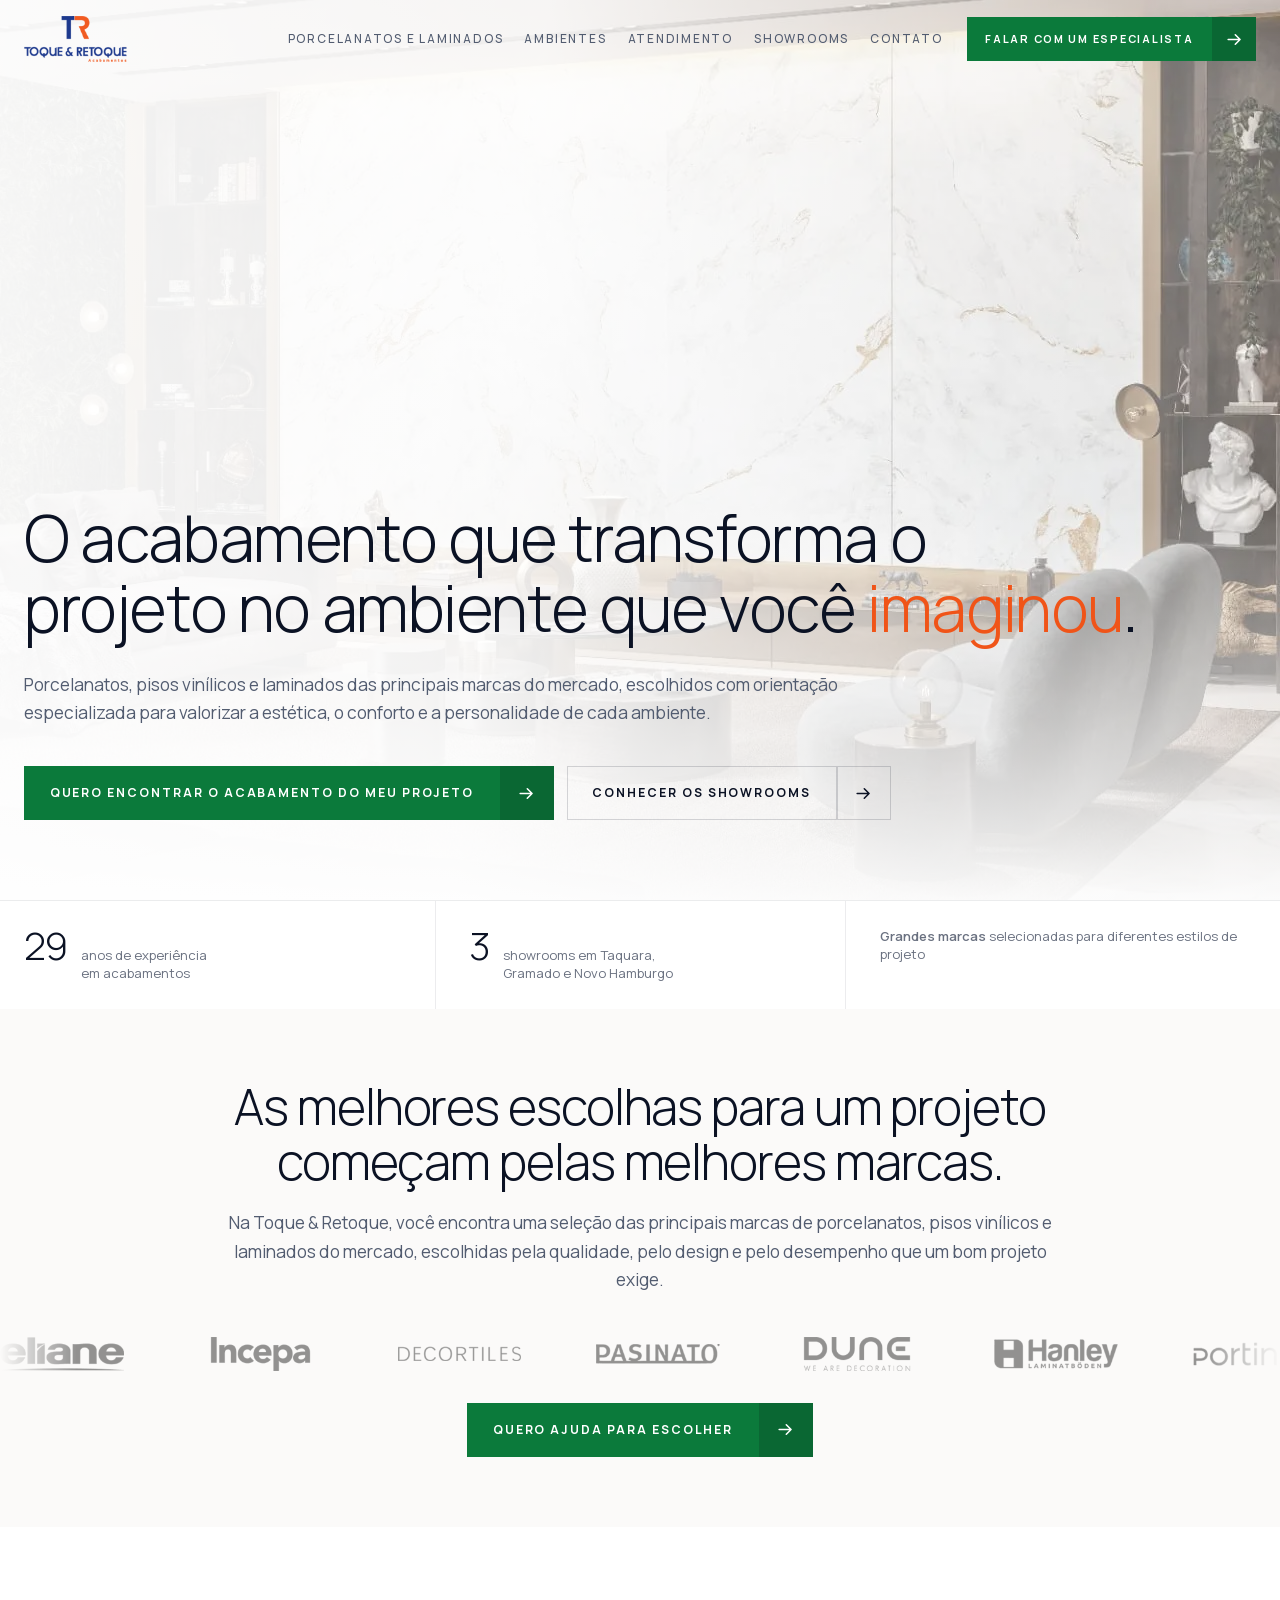
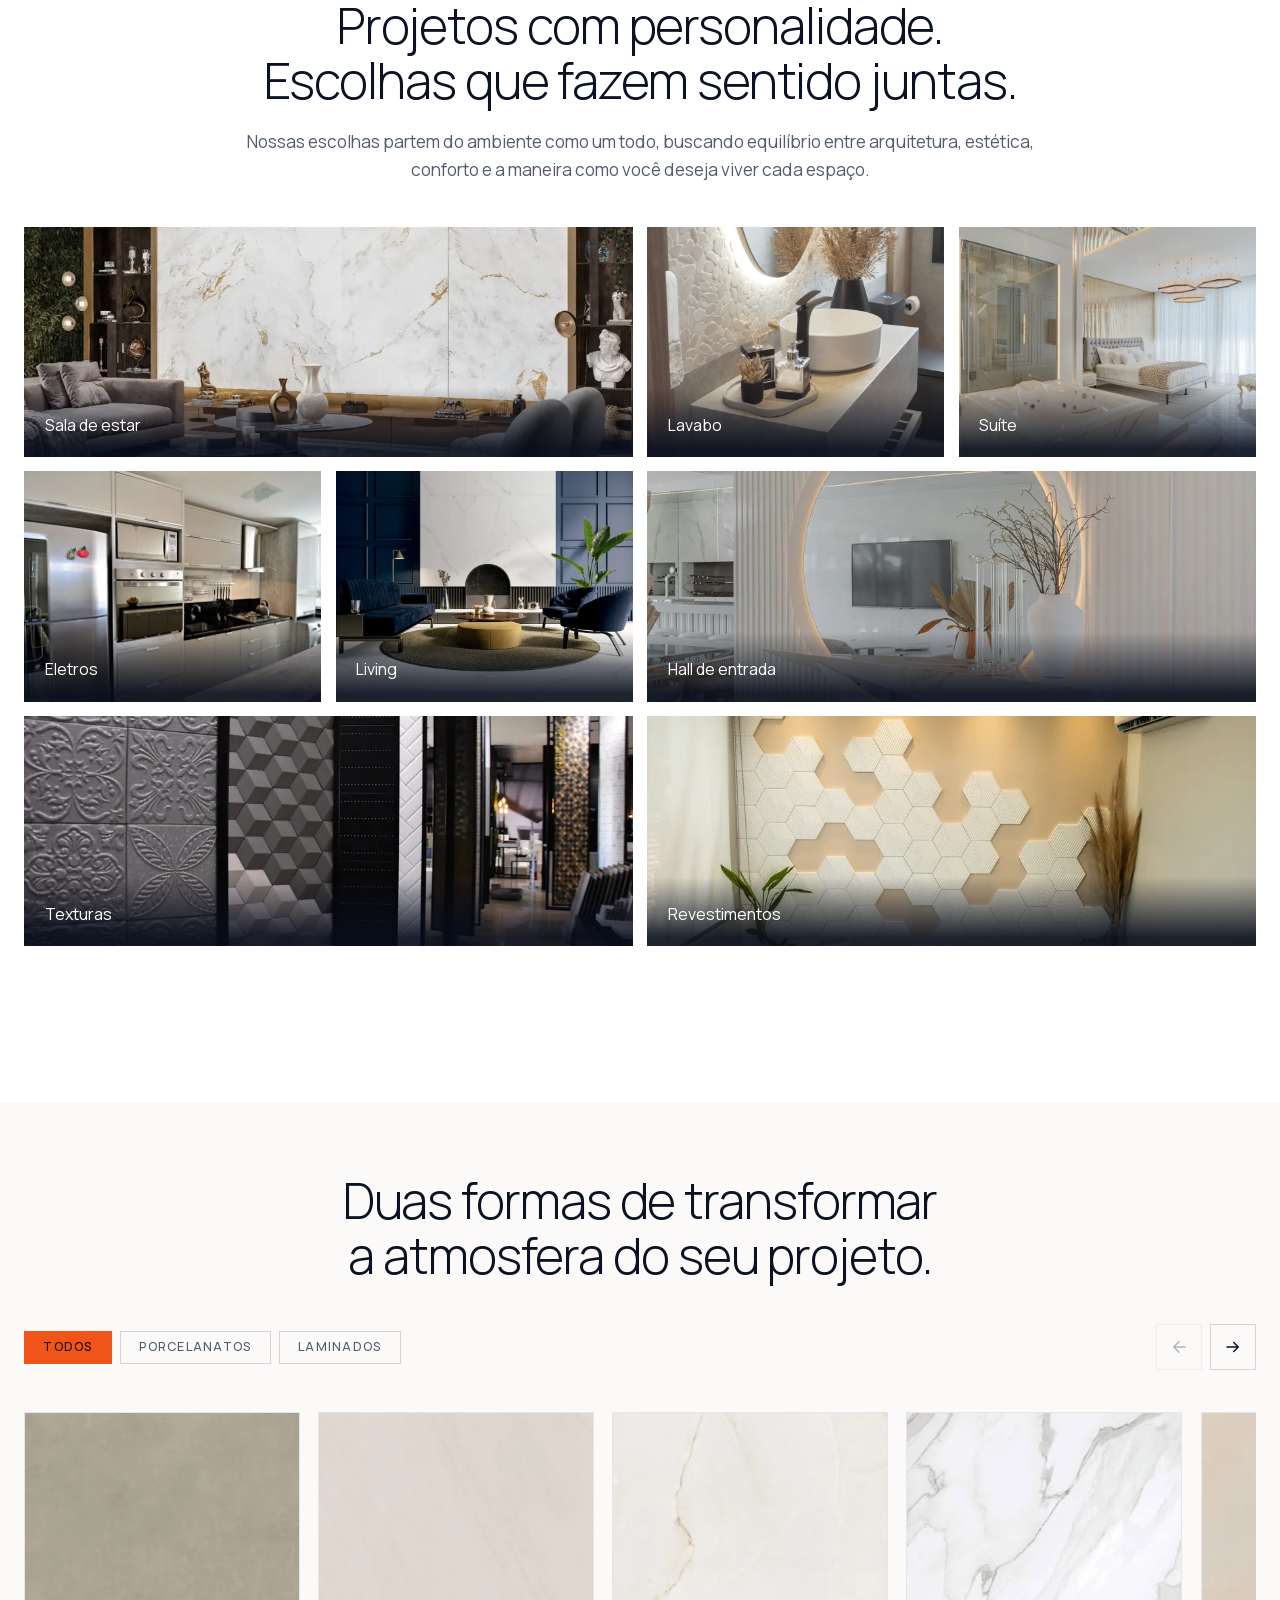
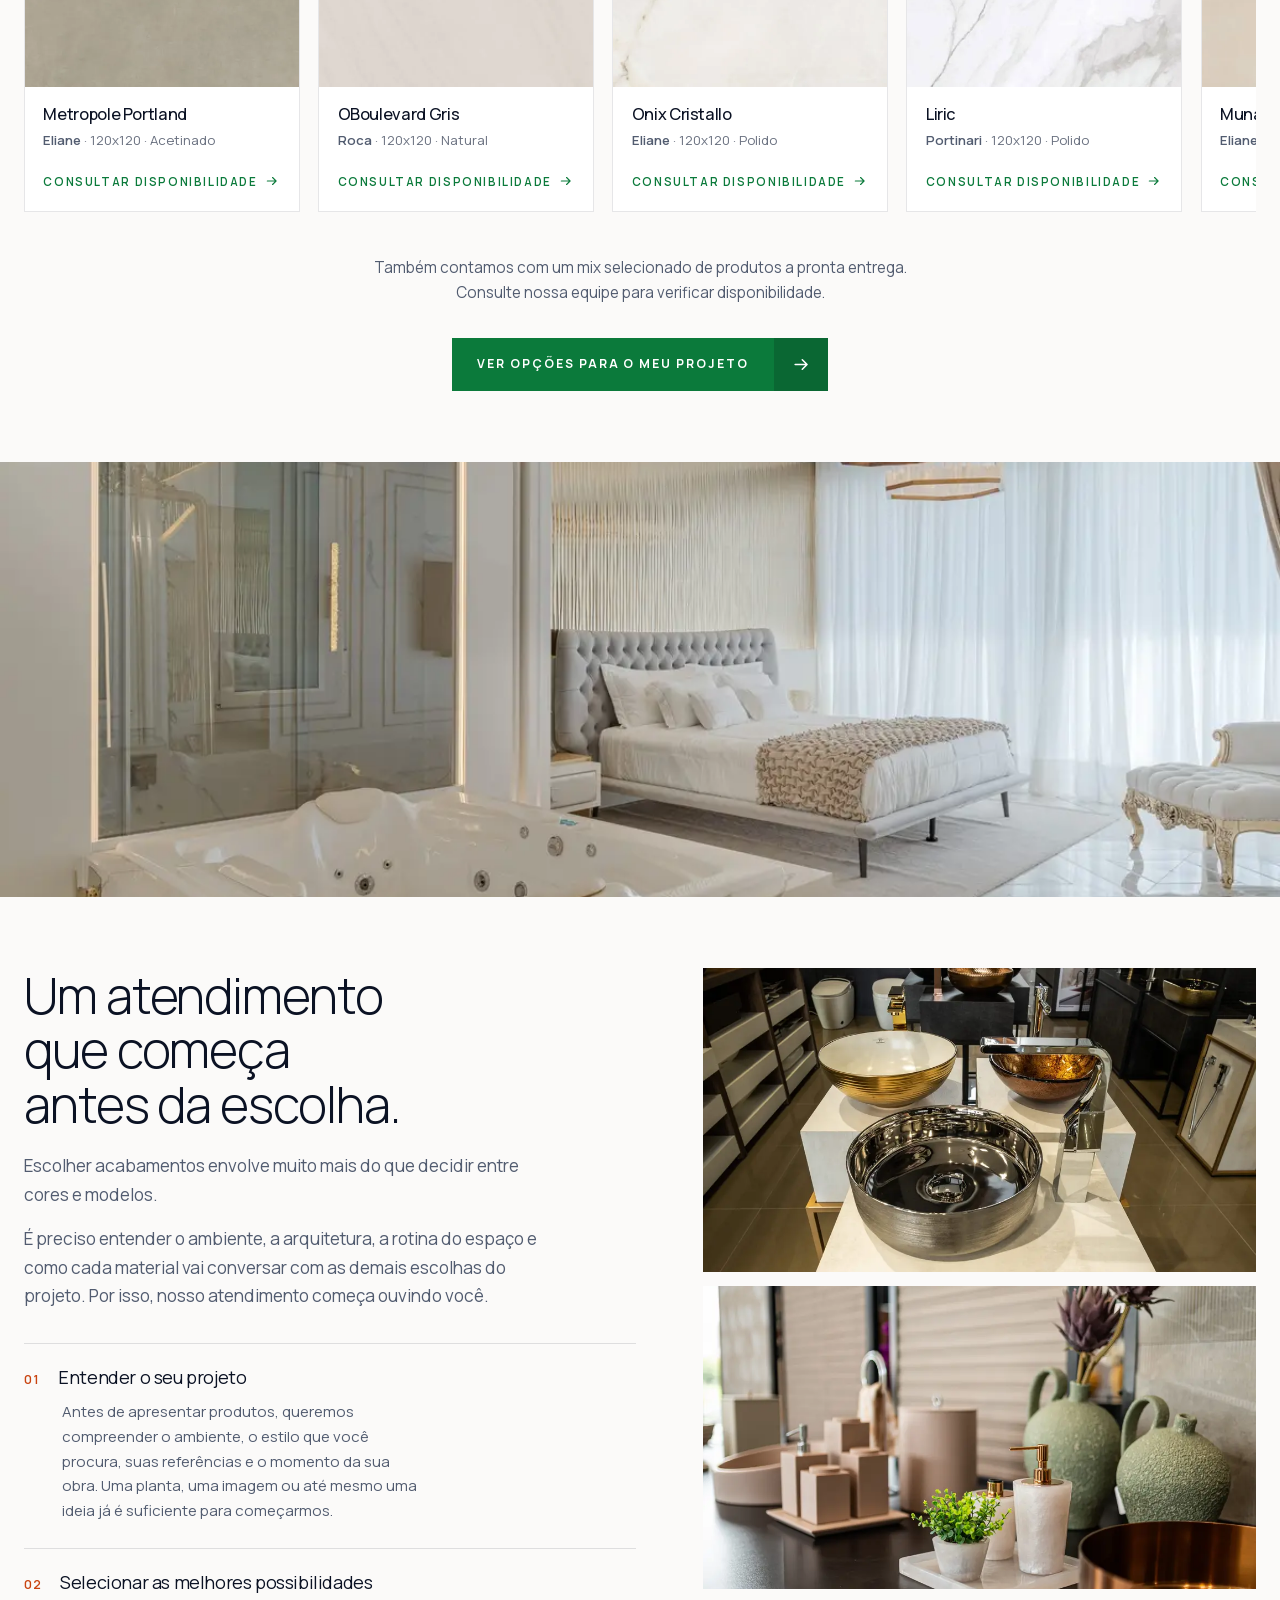
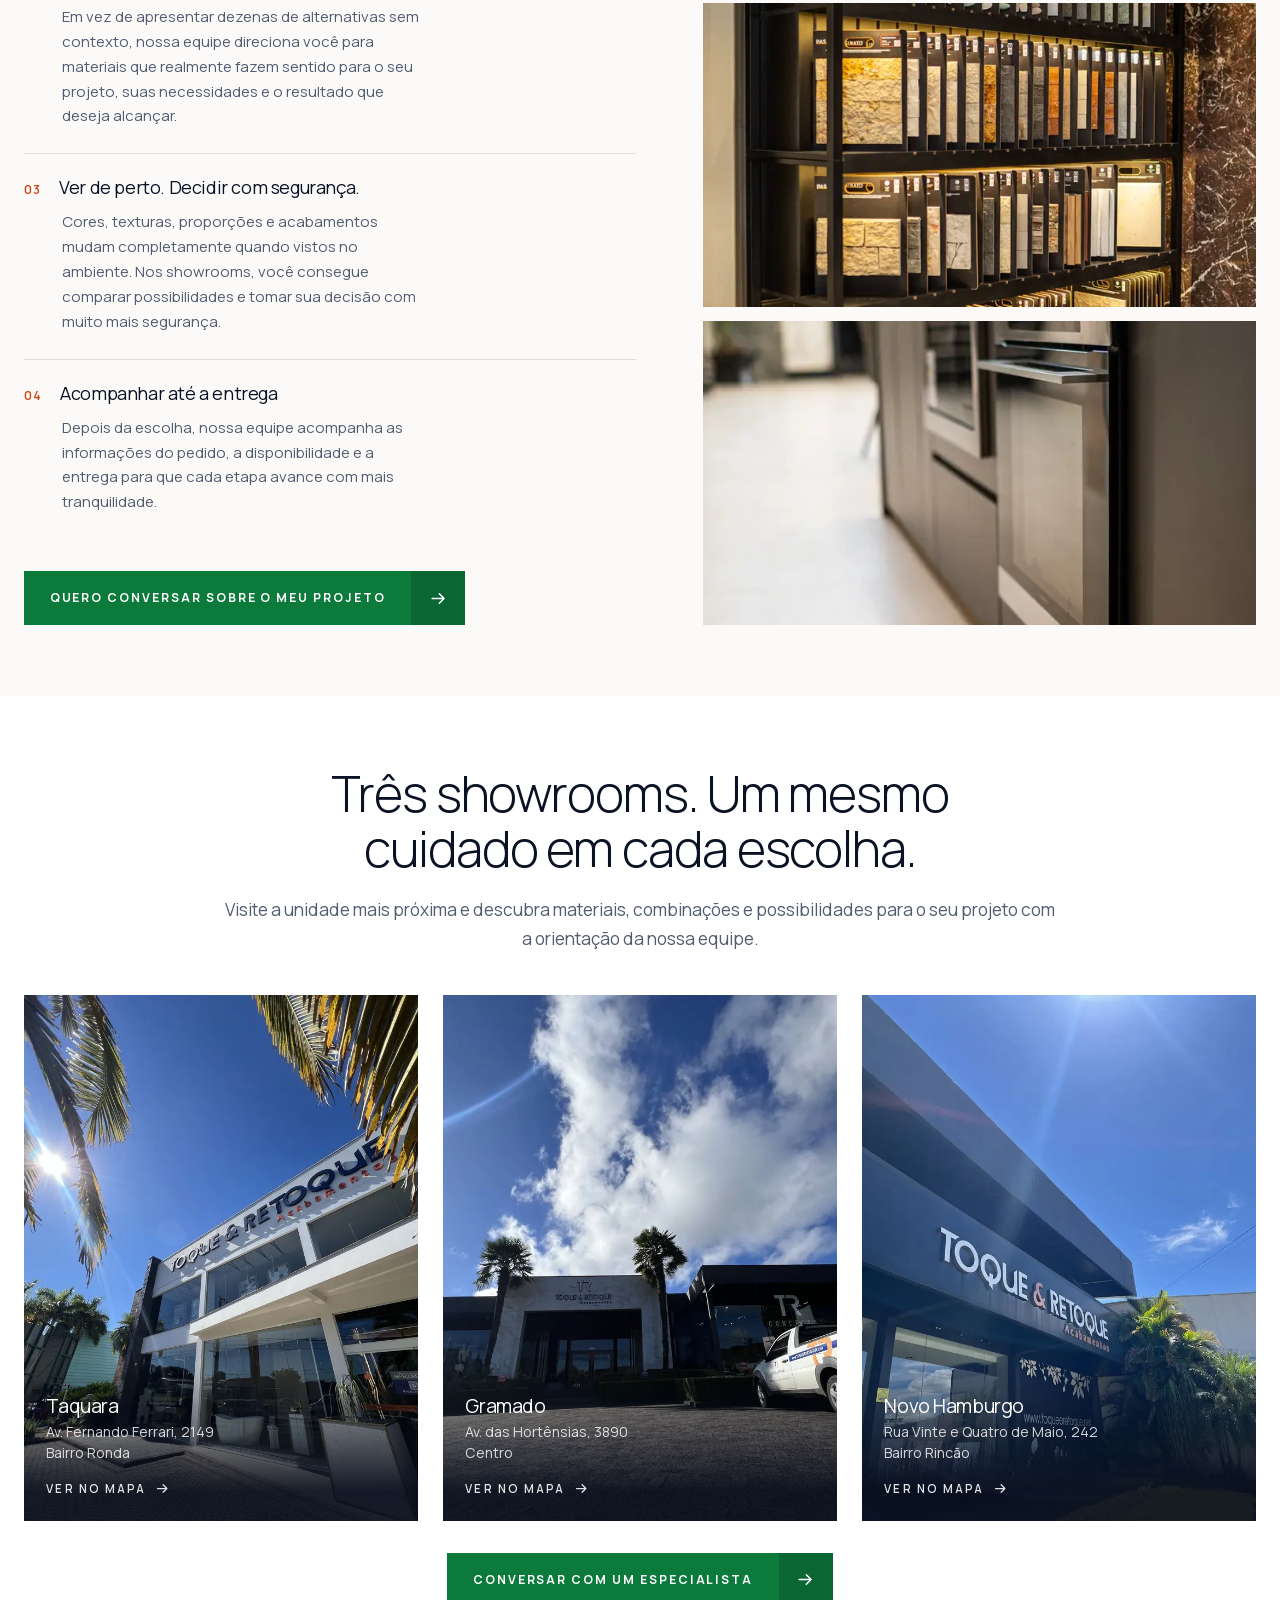
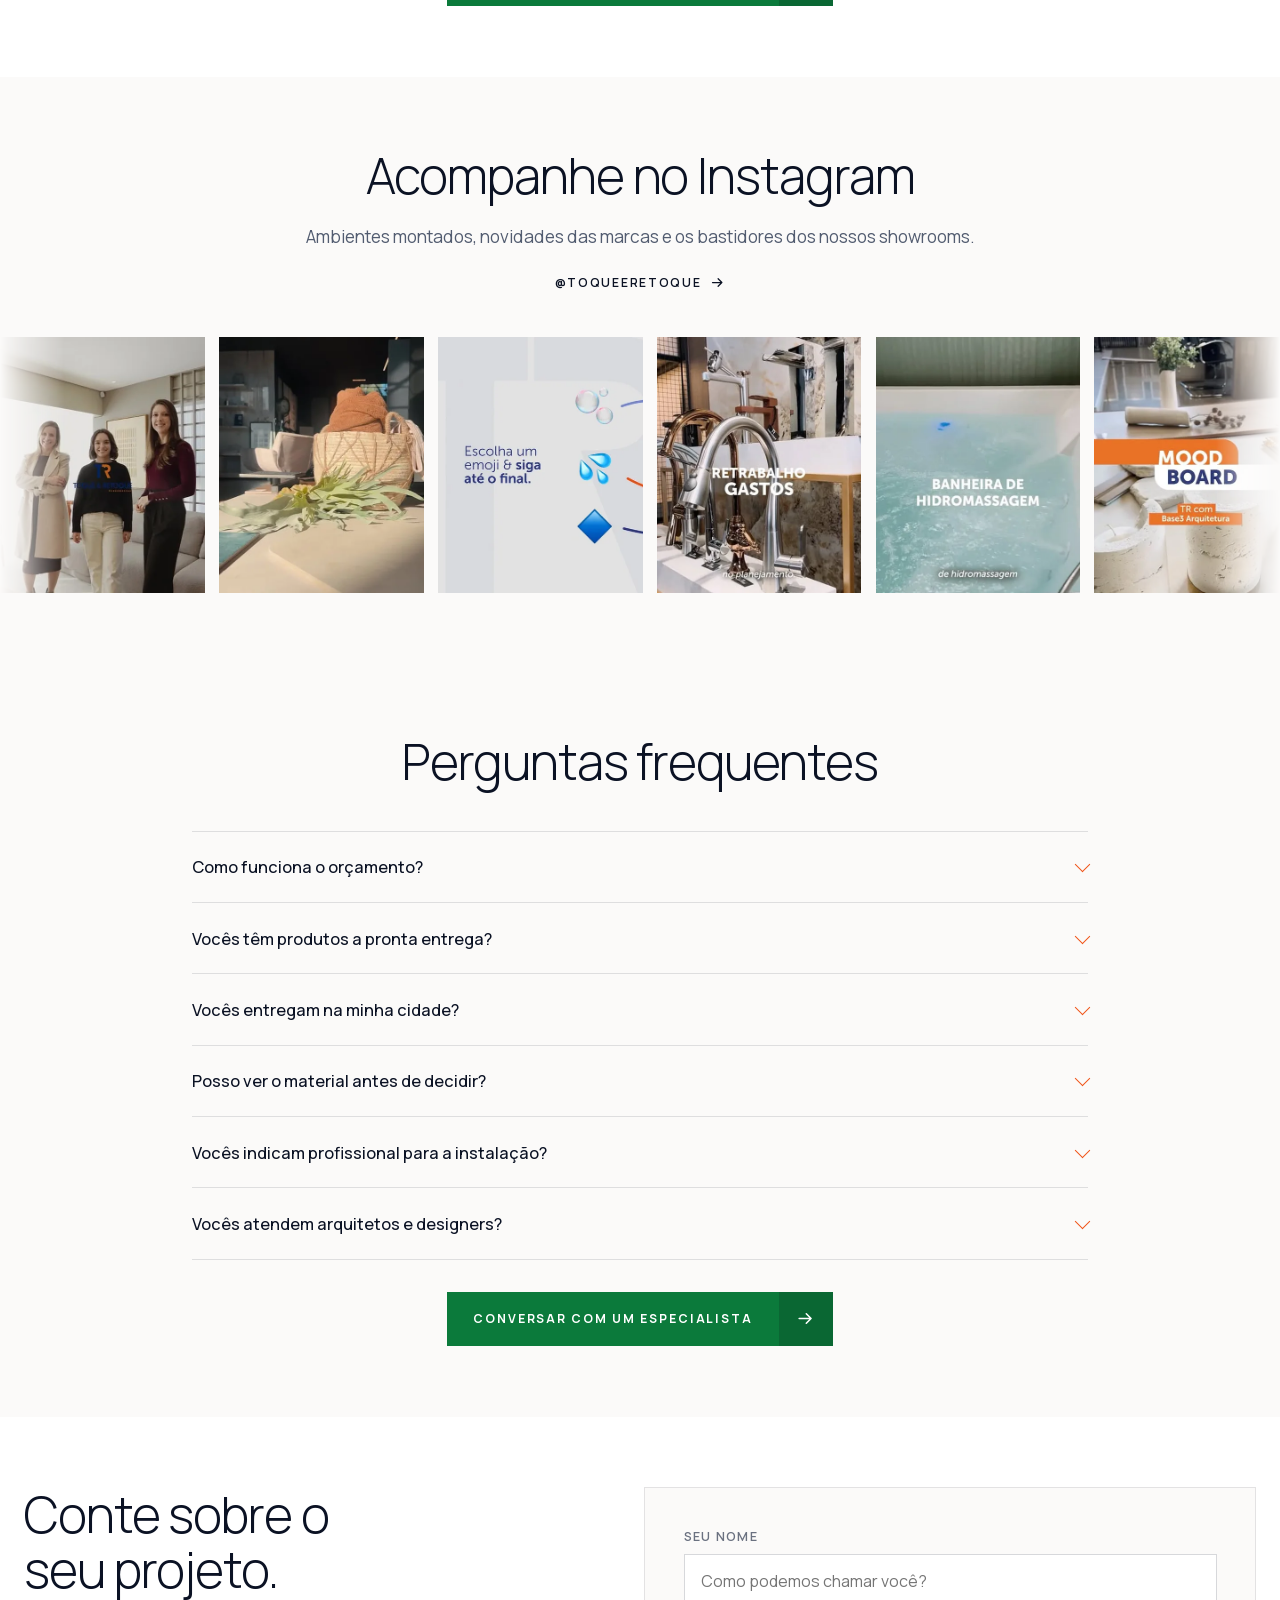
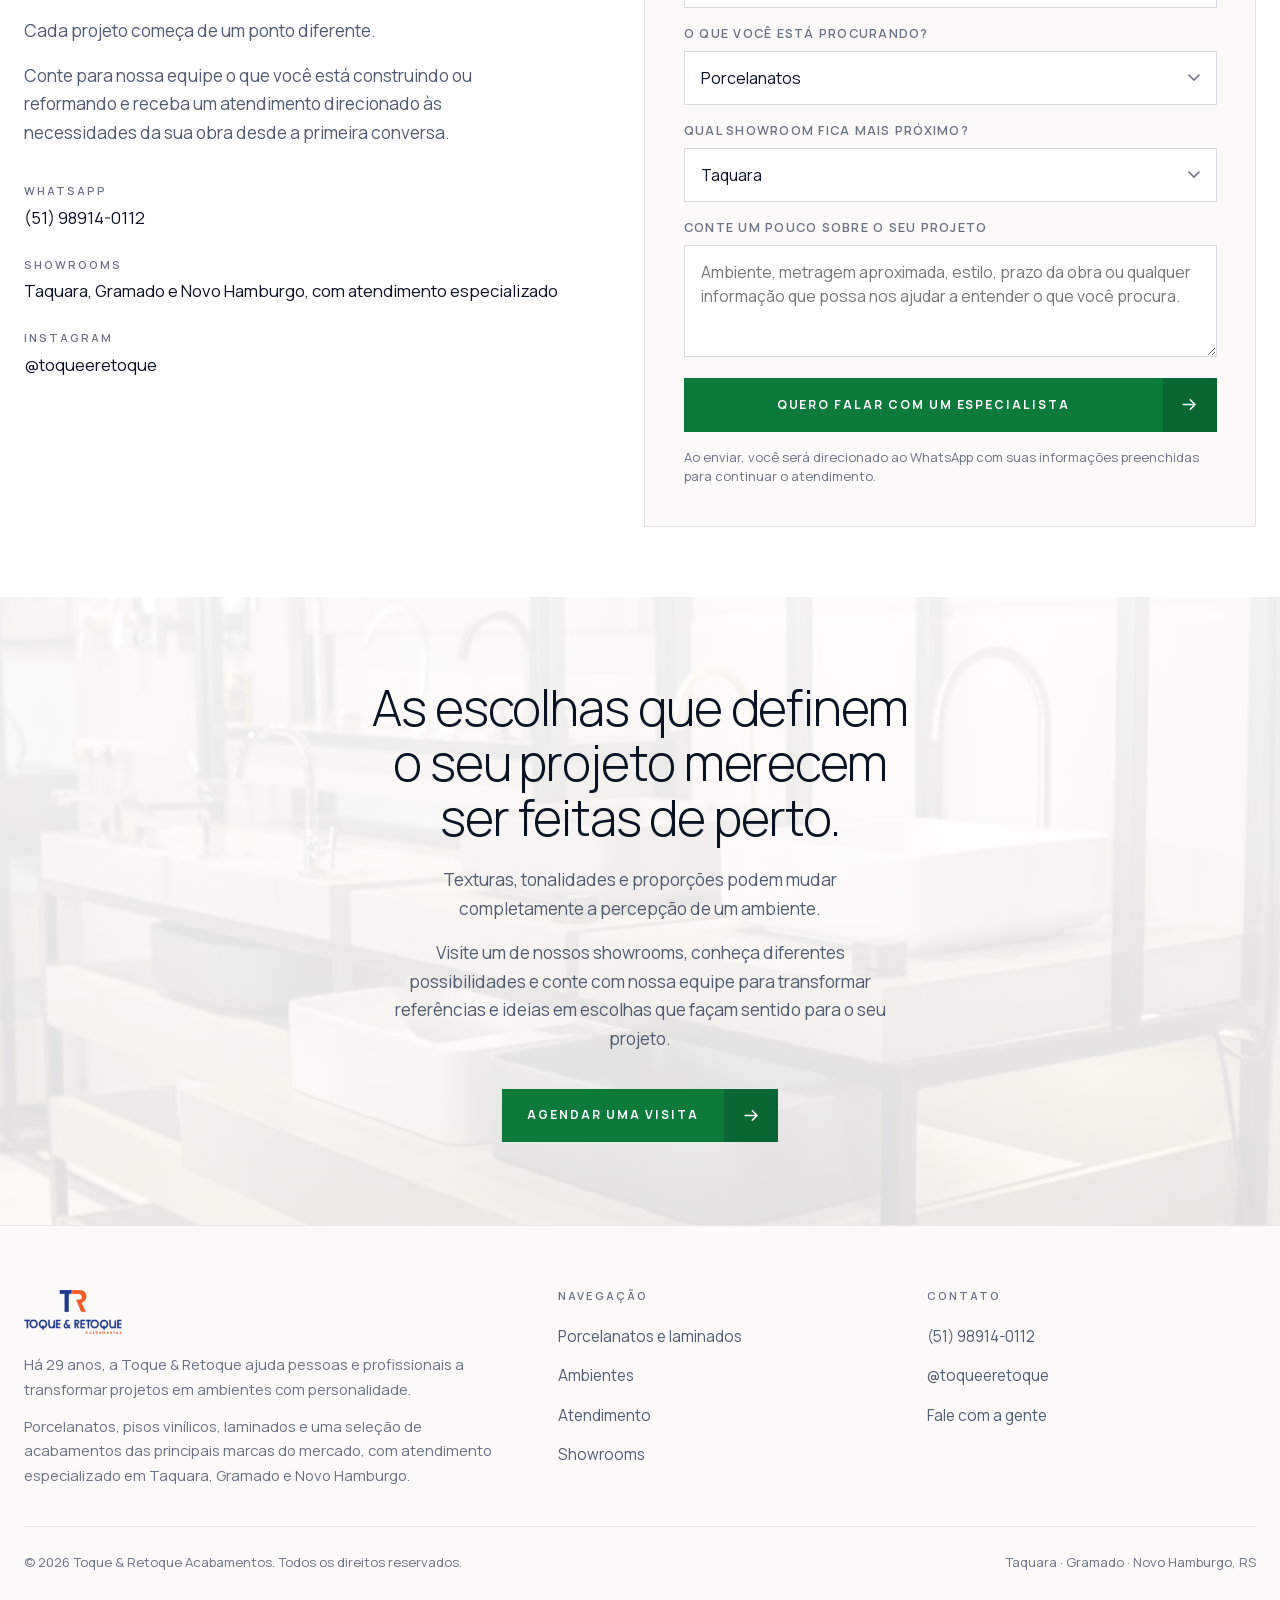
==== commit d7c33086: "feat: the light skin becomes the page, and the dark one is gone The client picked /v2, so it stops b" ====
--- a/index.html
+++ b/index.html
@@ -8,14 +8,12 @@
 <link rel="preload" as="image" href="assets/img/hero.webp"
       imagesrcset="assets/img/hero-640.webp 640w, assets/img/hero-860.webp 860w, assets/img/hero.webp 1280w"
       imagesizes="100vw" fetchpriority="high">
-<style>@font-face{font-family:'Manrope';src:url('assets/fonts/manrope-latin.woff2') format('woff2');font-weight:200 800;font-display:optional;unicode-range:U+0000-00FF,U+0131,U+0152-0153,U+02BB-02BC,U+02C6,U+02DA,U+02DC,U+0304,U+0308,U+0329,U+2000-206F,U+2074,U+20AC,U+2122,U+2191,U+2193,U+2212,U+2215,U+FEFF,U+FFFD}@font-face{font-family:'Manrope';src:url('assets/fonts/manrope-latin-ext.woff2') format('woff2');font-weight:200 800;font-display:optional;unicode-range:U+0100-02BA,U+02BD-02C5,U+02C7-02CC,U+02CE-02D7,U+02DD-02FF,U+0304,U+0308,U+0329,U+1D00-1DBF,U+1E00-1E9F,U+1EF2-1EFF,U+2020,U+20A0-20AB,U+20AD-20C0,U+2113,U+2C60-2C7F,U+A720-A7FF}@font-face{font-family:'Archivo';src:url('assets/fonts/archivo-latin.woff2') format('woff2');font-weight:400 700;font-display:optional;unicode-range:U+0000-00FF,U+0131,U+0152-0153,U+02BB-02BC,U+02C6,U+02DA,U+02DC,U+0304,U+0308,U+0329,U+2000-206F,U+2074,U+20AC,U+2122,U+2191,U+2193,U+2212,U+2215,U+FEFF,U+FFFD}@font-face{font-family:'Archivo';src:url('assets/fonts/archivo-latin-ext.woff2') format('woff2');font-weight:400 700;font-display:optional;unicode-range:U+0100-02BA,U+02BD-02C5,U+02C7-02CC,U+02CE-02D7,U+02DD-02FF,U+0304,U+0308,U+0329,U+1D00-1DBF,U+1E00-1E9F,U+1EF2-1EFF,U+2020,U+20A0-20AB,U+20AD-20C0,U+2113,U+2C60-2C7F,U+A720-A7FF}:root{--noite:#070d1c;--noite-2:#0b1224;--noite-3:#111b33;--azul:#183084;--azul-luz:#2f4da8;--laranja:#f05418;--laranja-cl:#ff7038;--areia:#f4f2ef;--areia-2:#e9e5e0;--branco:#fcfbfa;--tinta:#0b1224;--tinta-2:#525c70;--tinta-3:#767d8a;--claro:rgba(255,255,255,.94);--claro-2:rgba(255,255,255,.7);--claro-3:rgba(255,255,255,.46);--risco:rgba(255,255,255,.14);--risco-2:rgba(255,255,255,.07);--sans:'Manrope',-apple-system,BlinkMacSystemFont,'Segoe UI',sans-serif;--w:min(1240px,100% - 3rem);--curva:cubic-bezier(.22,1,.36,1);--alt-nav:78px}*,*::before,*::after{box-sizing:border-box}html{-webkit-text-size-adjust:100%;scroll-behavior:smooth}body{margin:0;background:var(--noite);color:var(--claro);font-family:var(--sans);font-size:clamp(1rem,.97rem + .16vw,1.07rem);line-height:1.65;-webkit-font-smoothing:antialiased;overflow-x:hidden}body.travado{overflow:hidden}img,svg{display:block;max-width:100%}a{color:inherit}p{margin:0}[hidden]{display:none!important}.env{width:var(--w);margin-inline:auto}.oculto{position:absolute;width:1px;height:1px;overflow:hidden;clip-path:inset(50%);white-space:nowrap}.oculto:focus-visible{position:fixed;top:.7rem;left:.7rem;z-index:200;width:auto;height:auto;padding:.8rem 1.2rem;clip-path:none;background:var(--laranja);color:#12060a;font-weight:600;text-decoration:none}:focus-visible{outline:2px solid var(--laranja);outline-offset:3px}section[id]{scroll-margin-top:calc(var(--alt-nav) + 1rem)}h1,h2,h3{margin:0;font-weight:300;line-height:1.1;letter-spacing:-.022em;text-wrap:balance}h1{font-size:clamp(2.15rem,1.3rem + 3.4vw,4rem)}h2{font-size:clamp(1.85rem,1.2rem + 2.5vw,3.1rem)}h3{font-size:clamp(1.15rem,1rem + .6vw,1.5rem);font-weight:400}strong,b{font-weight:600}.leve{color:var(--claro-2)}.destaque{color:var(--laranja)}.texto{font-size:clamp(.99rem,.96rem + .22vw,1.08rem);color:var(--claro-2);max-width:52ch}.sec--claro .texto{color:var(--tinta-2)}.texto p + p{margin-top:1rem}.btn{display:inline-flex;align-items:stretch;border:0;padding:0;background:none;font:inherit;text-decoration:none;cursor:pointer;color:inherit}.btn>span{display:flex;align-items:center;padding:1.05rem 1.6rem;background:var(--laranja);color:#160801;font-size:.76rem;font-weight:700;letter-spacing:.16em;text-transform:uppercase;transition:background-color .35s var(--curva)}.btn>i{display:grid;place-content:center;width:54px;flex:none;background:var(--laranja-cl);color:#160801;transition:background-color .35s var(--curva)}.btn>i svg{width:19px;height:19px;transition:transform .45s var(--curva)}.btn:hover>span{background:var(--laranja-cl)}.btn:hover>i{background:var(--branco)}.btn:hover>i svg{transform:translateX(3px)}.btn--vazado>span{background:transparent;color:var(--claro);box-shadow:inset 0 0 0 1px var(--risco)}.btn--vazado>i{background:transparent;color:var(--claro);box-shadow:inset 0 0 0 1px var(--risco)}.btn--vazado:hover>span{background:rgba(255,255,255,.07)}.btn--vazado:hover>i{background:var(--laranja);color:#160801;box-shadow:none}.sec--claro .btn--vazado>span,.sec--claro .btn--vazado>i{color:var(--tinta);box-shadow:inset 0 0 0 1px rgba(11,18,36,.16)}.sec--claro .btn--vazado:hover>span{background:rgba(11,18,36,.05)}.acoes{display:flex;flex-wrap:wrap;gap:.8rem;margin-top:clamp(1.3rem,.9rem + 1.4vw,2.2rem)}.acoes--centro{justify-content:center}.btn--wa>span{background:#0b7a3b;color:#fff}.btn--wa>i{background:#0a6733;color:#fff}.btn--wa:hover>span{background:#0a6733}.btn--wa:hover>i{background:#fff;color:#0a6733}.mais{display:inline-flex;align-items:center;gap:.55rem;font-size:.72rem;font-weight:600;letter-spacing:.18em;text-transform:uppercase;text-decoration:none;color:var(--claro)}.mais svg{width:15px;height:15px;transition:transform .4s var(--curva)}.mais:hover svg{transform:translateX(4px)}.nav{position:fixed;top:0;left:0;right:0;z-index:90;transition:background-color .4s,backdrop-filter .4s,border-color .4s;border-bottom:1px solid transparent}.nav[data-fixa]{background:rgba(7,13,28,.82);backdrop-filter:blur(14px);border-bottom-color:var(--risco-2)}.nav__g{display:flex;align-items:center;gap:1.5rem;min-height:var(--alt-nav)}.nav__logo{flex:none;display:flex;align-items:center}.nav__logo img{height:clamp(38px,4vw,46px);width:auto;filter:brightness(0) invert(1)}.nav__links{display:flex;gap:clamp(1.1rem,.2rem + 1.4vw,2.1rem);margin-left:auto}.nav__links a{position:relative;font-size:.74rem;font-weight:500;letter-spacing:.15em;text-transform:uppercase;text-decoration:none;color:var(--claro-2);padding-block:.4rem;transition:color .3s;white-space:nowrap}.nav__links a::after{content:'';position:absolute;left:0;bottom:0;width:100%;height:1px;background:var(--laranja);transform:scaleX(0);transform-origin:right;transition:transform .45s var(--curva)}.nav__links a:hover{color:var(--claro)}.nav__links a:hover::after{transform:scaleX(1);transform-origin:left}.nav__acao{flex:none}.nav__acao .btn>span{padding:.8rem 1.15rem;font-size:.68rem}.nav__acao .btn>i{width:44px}.burger{display:none;margin-left:auto;width:46px;height:46px;border:0;background:none;color:var(--claro);cursor:pointer;padding:0}.burger span{display:block;width:24px;height:1.5px;margin:6px auto;background:currentColor;transition:transform .4s var(--curva),opacity .25s}.burger[aria-expanded=true] span:nth-child(1){transform:translateY(7.5px) rotate(45deg)}.burger[aria-expanded=true] span:nth-child(2){opacity:0}.burger[aria-expanded=true] span:nth-child(3){transform:translateY(-7.5px) rotate(-45deg)}.gaveta{position:fixed;inset:0;z-index:80;background:var(--noite);display:grid;place-content:center;gap:1.6rem;text-align:center;opacity:0;visibility:hidden;transition:opacity .4s,visibility .4s}.gaveta[data-aberta]{opacity:1;visibility:visible}.gaveta a{font-size:1.4rem;font-weight:300;text-decoration:none;color:var(--claro)}.gaveta a:hover{color:var(--laranja)}.hero{position:relative;min-height:100svh;display:flex;align-items:flex-end;padding-block:calc(var(--alt-nav) + 4rem) 0;overflow:hidden;isolation:isolate}.hero__foto{position:absolute;inset:0;z-index:-2}.hero__foto img{width:100%;height:100%;object-fit:cover;object-position:50% 55%}.hero__veu{position:absolute;inset:0;z-index:-1;background:linear-gradient(96deg,rgba(7,13,28,.93) 0%,rgba(7,13,28,.82) 38%,rgba(7,13,28,.45) 72%,rgba(7,13,28,.3) 100%),linear-gradient(0deg,rgba(7,13,28,.85) 0%,transparent 42%)}.hero__g{position:relative;padding-bottom:clamp(3rem,2rem + 4vw,5rem)}.hero h1{max-width:19ch}.hero .texto{margin-top:1.7rem;max-width:46ch}.hero__acoes{display:flex;flex-wrap:wrap;gap:.8rem;margin-top:2.4rem}
-/* desktop: titulo e subtitulo em 2 linhas cada, mantendo o alinhamento a esquerda */
-@media(min-width:1000px){.hero h1{max-width:34ch}.hero .texto{max-width:54rem}}.numeros{background:var(--noite-2);border-top:1px solid var(--risco-2)}.numeros__g{display:grid;grid-template-columns:repeat(3,1fr)}.numeros__i{display:flex;align-items:baseline;gap:.9rem;padding:clamp(1.1rem,.9rem + .9vw,1.7rem) 0;border-left:1px solid var(--risco-2);padding-left:clamp(1.2rem,.8rem + 1.6vw,2.4rem)}.numeros__i:first-child{border-left:0;padding-left:0}.numeros__n{font-size:clamp(1.7rem,1.3rem + 1.5vw,2.4rem);font-weight:300;line-height:1;letter-spacing:-.04em;color:var(--branco);flex:none}.numeros__r{font-size:.82rem;line-height:1.4;color:var(--claro-3)}.sec{position:relative;padding-block:clamp(2.5rem,1.7rem + 3.4vw,5.25rem)}.sec--claro{background:var(--areia);color:var(--tinta)}.sec--claro h1,.sec--claro h2,.sec--claro h3{color:var(--tinta)}.sec--areia2{background:var(--areia-2)}.sec--fundo2{background:var(--noite-2)}.cabeca{max-width:44rem;margin-bottom:clamp(1.6rem,1.1rem + 1.9vw,2.9rem)}.cabeca--centro{margin-inline:auto;text-align:center;max-width:56rem}.cabeca--centro h2{max-width:none;text-wrap:balance}.cabeca--centro .texto{max-width:84ch}.cabeca--centro .texto{margin-inline:auto;text-align:center}.cabeca .texto{margin-top:1.3rem}.marcas__l{text-align:center;font-size:.74rem;font-weight:600;letter-spacing:.16em;text-transform:uppercase;color:var(--claro-3);margin:0 auto clamp(1.5rem, 1.1rem + 1.4vw, 2.6rem);width:var(--w)}.nota{margin-top:clamp(1.6rem,1.2rem + 1.4vw,2.4rem);text-align:center;font-size:.95rem;color:var(--claro-2);max-width:60ch;margin-inline:auto}.item .acoes{margin-top:auto;padding-top:1.6rem}.item .acoes .btn>span{padding:.9rem 1.3rem;font-size:.71rem}.item .acoes .btn>i{width:46px}.insta{margin-top:clamp(.4rem,.2rem + .6vw,1rem);overflow:hidden;-webkit-mask:linear-gradient(90deg,transparent,#000 5%,#000 95%,transparent);mask:linear-gradient(90deg,transparent,#000 5%,#000 95%,transparent)}.insta__t{display:flex;width:max-content;animation:corre-insta 58s linear infinite}@keyframes corre-insta{to{transform:translateX(-50%)}}.insta__t a{position:relative;display:block;width:clamp(148px,16vw,224px);aspect-ratio:4/5;margin-right:clamp(.6rem,.4rem + .6vw,1rem);overflow:hidden;background:var(--noite-3)}.insta__t img{width:100%;height:100%;object-fit:cover;transition:transform 1s var(--curva)}.insta__t a::after{content:'';position:absolute;inset:0;background:var(--noite);opacity:0;transition:opacity .45s var(--curva)}.insta__t a:hover img{transform:scale(1.06)}.insta__t a:hover::after{opacity:.22}.insta:hover .insta__t{animation-play-state:paused}.insta__perfil{display:inline-flex;align-items:center;gap:.55rem;margin-top:1.3rem;font-size:.76rem;font-weight:600;letter-spacing:.14em;text-transform:uppercase;text-decoration:none;color:var(--claro)}.insta__perfil svg{width:15px;height:15px;transition:transform .4s var(--curva)}.insta__perfil:hover{color:var(--laranja)}.insta__perfil:hover svg{transform:translateX(4px)}@media(prefers-reduced-motion:reduce){.insta__t{animation:none}}.marcas{overflow:hidden;-webkit-mask:linear-gradient(90deg,transparent,#000 6%,#000 94%,transparent);mask:linear-gradient(90deg,transparent,#000 6%,#000 94%,transparent)}.marcas__t{display:flex;align-items:center;gap:clamp(2.5rem,1.5rem + 4vw,5rem);width:max-content;animation:corre var(--dur,38s) linear infinite}.marcas:hover .marcas__t{animation-play-state:paused}@keyframes corre{to{transform:translateX(calc(-50% - clamp(2.5rem,1.5rem + 4vw,5rem) / 2))}}.marcas__t img{height:clamp(26px,3vw,34px);width:auto;flex:none;opacity:.5;filter:brightness(0) invert(1);transition:opacity .35s}.sec--claro .marcas__t img{filter:none;opacity:.42}.marcas__t img:hover{opacity:1}.galeria{display:grid;grid-template-columns:repeat(4,1fr);grid-auto-rows:clamp(170px,18vw,250px);gap:clamp(.6rem,.4rem + .6vw,1rem)}.peca{position:relative;overflow:hidden;background:var(--noite-3);text-decoration:none;display:block;height:100%}.peca--larga{grid-column:span 2}.peca img{width:100%;height:100%;object-fit:cover;transition:transform 1.1s var(--curva)}.peca:hover img{transform:scale(1.05)}.peca__x{position:absolute;inset:auto 0 0;padding:1.5rem 1.3rem 1.2rem;background:linear-gradient(0deg,rgba(7,13,28,.88) 12%,transparent);display:grid;gap:.5rem}.sec--claro .peca .peca__n,.peca__n{font-size:1rem;font-weight:400;color:#fff}.peca .mais{color:var(--claro-2);font-size:.66rem}.itens{display:grid;grid-template-columns:1fr 1fr;gap:clamp(2rem,1.2rem + 3vw,3.6rem) clamp(2rem,1rem + 4vw,4.5rem)}.item{border-top:1px solid rgba(11,18,36,.14);padding-top:1.5rem;display:flex;flex-direction:column}.sec:not(.sec--claro) .item{border-top-color:var(--risco-2)}.item__c{display:flex;gap:1.1rem;align-items:baseline;margin-bottom:.9rem}.item__n{font-size:.78rem;font-weight:600;letter-spacing:.1em;color:var(--laranja);flex:none}.item p{font-size:.97rem;color:var(--tinta-2);max-width:46ch}.sec:not(.sec--claro) .item p{color:var(--claro-2)}.item ul{list-style:none;margin:1.1rem 0 0;padding:0;display:grid;gap:.55rem}.item li{position:relative;padding-left:1.2rem;font-size:.92rem;color:var(--tinta-2)}.sec:not(.sec--claro) .item li{color:var(--claro-3)}.item li::before{content:'';position:absolute;left:0;top:.62em;width:6px;height:1px;background:var(--laranja)}.barra{display:flex;align-items:center;gap:1rem;flex-wrap:nowrap;margin-bottom:clamp(1.6rem,1.2rem + 1.4vw,2.4rem)}.filtros{display:flex;flex-wrap:wrap;gap:.5rem;flex:1 1 auto;min-width:0}.filtro{padding:.6rem 1.15rem;border:1px solid var(--risco);background:transparent;color:var(--claro-2);font:500 .78rem/1 var(--sans);letter-spacing:.1em;text-transform:uppercase;cursor:pointer;transition:background-color .3s,color .3s,border-color .3s}.filtro:hover{color:var(--claro);border-color:var(--claro-3)}.filtro[aria-pressed=true]{background:var(--laranja);border-color:var(--laranja);color:#160801}.setas{display:flex;gap:.5rem;margin-left:auto;flex:none}.seta{display:grid;place-content:center;width:46px;height:46px;flex:none;padding:0;border:1px solid var(--risco);background:transparent;color:var(--claro);cursor:pointer;transition:background-color .3s,border-color .3s,color .3s,opacity .3s}.seta svg{width:18px;height:18px}.seta:hover:not(:disabled){background:var(--laranja);border-color:var(--laranja);color:#160801}.seta:disabled{opacity:.3;cursor:default}.vitrine{--vis:4.25;--gap:clamp(.8rem,.5rem + .8vw,1.2rem);display:grid;grid-auto-flow:column;grid-auto-columns:calc((100% - (var(--vis) - 1) * var(--gap)) / var(--vis));gap:var(--gap);overflow-x:auto;overscroll-behavior-x:contain;scroll-snap-type:x mandatory;scroll-behavior:smooth;scrollbar-width:none;-ms-overflow-style:none;padding-block:4px 6px}.vitrine::-webkit-scrollbar{display:none}.prod{scroll-snap-align:start;display:flex;flex-direction:column;background:var(--noite-3);border:1px solid var(--risco-2);overflow:hidden;transition:border-color .35s,transform .45s var(--curva)}.prod:hover{border-color:rgba(240,84,24,.45);transform:translateY(-3px)}.prod__f{aspect-ratio:1;overflow:hidden;background:var(--noite-2)}.prod__f img{width:100%;height:100%;object-fit:cover;transition:transform 1.1s var(--curva)}.prod:hover .prod__f img{transform:scale(1.05)}.prod__c{padding:1.1rem 1.15rem 1.25rem;display:flex;flex-direction:column;gap:.35rem;flex:1}.prod__n{font-size:1.02rem;font-weight:500;line-height:1.25;color:var(--claro)}.prod__m{font-size:.83rem;color:var(--claro-3)}.prod__m b{color:var(--claro-2);font-weight:600}.prod__cta{margin-top:auto;padding-top:.9rem;display:inline-flex;align-items:center;gap:.45rem;font-size:.72rem;font-weight:600;letter-spacing:.14em;text-transform:uppercase;text-decoration:none;color:#4ade80}.prod__cta svg{width:14px;height:14px;transition:transform .4s var(--curva)}.prod__cta:hover svg{transform:translateX(3px)}@media(max-width:1000px){.vitrine{--vis:3.25}}@media(max-width:760px){.vitrine{--vis:2.25}}@media(max-width:520px){.vitrine{--vis:1.35}}.metodo{display:grid;grid-template-columns:1.05fr minmax(0,.95fr);gap:clamp(2rem,1rem + 4vw,4.5rem);align-items:stretch}.passos{display:grid;gap:0;margin-top:2rem}.passo{border-top:1px solid var(--risco-2);padding:1.5rem 0}.passo__t{display:flex;gap:1.1rem;align-items:baseline;margin-bottom:.6rem}.passo__n{font-size:.78rem;font-weight:600;letter-spacing:.1em;color:var(--laranja);flex:none}.passo h3{font-size:1.12rem;font-weight:400}.passo p{font-size:.94rem;color:var(--claro-2);max-width:44ch;padding-left:2.4rem}.metodo__fotos{position:relative;min-height:clamp(420px,44vw,640px)}.pilha{position:absolute;inset:0;display:grid;grid-template-rows:repeat(4,1fr);gap:clamp(.6rem,.4rem + .6vw,1rem)}.pilha img{width:100%;height:100%;object-fit:cover;min-height:0}@media(max-width:1000px){.metodo__fotos{min-height:0}.pilha{position:static;grid-template-rows:none}.pilha img{aspect-ratio:4/3}}.faixa{height:clamp(240px,34vw,440px);overflow:hidden;position:relative}.faixa img{width:100%;height:100%;object-fit:cover;object-position:50% 58%}.lojas{display:grid;grid-template-columns:repeat(3,1fr);gap:clamp(1rem,.6rem + 1.2vw,1.6rem)}.loja{position:relative;overflow:hidden;background:var(--noite-3)}.loja__f{aspect-ratio:3/4;overflow:hidden}.loja__f img{width:100%;height:100%;object-fit:cover;transition:transform 1.1s var(--curva)}.loja:hover .loja__f img{transform:scale(1.04)}.loja__x{position:absolute;inset:auto 0 0;padding:1.6rem 1.4rem 1.4rem;background:linear-gradient(0deg,rgba(7,13,28,.92) 20%,transparent);display:grid;gap:.3rem}.sec--claro .loja .loja__n,.loja__n{font-size:1.2rem;font-weight:400;color:#fff}.loja__e{font-size:.88rem;color:var(--claro-2);line-height:1.45}.loja .mais{margin-top:.7rem}.fq{display:grid;gap:0;max-width:56rem;margin-inline:auto}.fq details{border-top:1px solid rgba(11,18,36,.14)}.fq details:last-child{border-bottom:1px solid rgba(11,18,36,.14)}.fq summary{display:flex;align-items:center;justify-content:space-between;gap:1.5rem;padding:1.35rem 0;cursor:pointer;list-style:none;font-size:1.03rem;font-weight:500}.fq summary::-webkit-details-marker{display:none}.fq summary::after{content:'';width:11px;height:11px;flex:none;border-right:1.5px solid var(--laranja);border-bottom:1.5px solid var(--laranja);transform:rotate(45deg);margin-bottom:4px;transition:transform .35s var(--curva)}.fq details[open] summary::after{transform:rotate(-135deg);margin-bottom:-3px}.fq p{padding-bottom:1.5rem;font-size:.97rem;color:var(--tinta-2);max-width:64ch}.contato{display:grid;grid-template-columns:.95fr 1.05fr;gap:clamp(2.2rem,1.4rem + 3.5vw,4.5rem);align-items:start}.dados{list-style:none;margin:2.2rem 0 0;padding:0;display:grid;gap:1.5rem}.dados li{display:grid;gap:.2rem}.dados b{font-size:.7rem;font-weight:600;letter-spacing:.18em;text-transform:uppercase;color:var(--claro-3)}.dados span,.dados a{font-size:1.05rem;color:var(--claro);text-decoration:none}.dados a:hover{color:var(--laranja)}.form{display:grid;gap:1rem;padding:clamp(1.6rem,1.2rem + 1.8vw,2.4rem);background:var(--noite-3);border:1px solid var(--risco-2)}.campo{display:grid;gap:.45rem}.campo label{font-size:.78rem;font-weight:600;letter-spacing:.1em;text-transform:uppercase;color:var(--claro-3)}.campo input,.campo select,.campo textarea{width:100%;padding:.85rem 1rem;background:var(--noite);border:1px solid var(--risco);color:var(--claro);font:400 1rem/1.5 var(--sans);transition:border-color .3s}.campo textarea{min-height:112px;resize:vertical}.campo select{appearance:none;background-image:url("data:image/svg+xml,%3Csvg xmlns='http://www.w3.org/2000/svg' viewBox='0 0 12 8'%3E%3Cpath d='M1 1l5 5 5-5' fill='none' stroke='%23767d8a' stroke-width='1.6' stroke-linecap='round'/%3E%3C/svg%3E");background-repeat:no-repeat;background-position:right 1rem center;background-size:12px;padding-right:2.5rem}.campo input:focus,.campo select:focus,.campo textarea:focus{outline:none;border-color:var(--laranja)}.form .btn{width:100%;margin-top:.3rem}.form .btn>span{flex:1;justify-content:center}.form__nota{font-size:.82rem;color:var(--claro-3);line-height:1.5}.final{position:relative;padding:0}.final__cartao{position:relative;overflow:hidden;text-align:center;padding:clamp(3rem,2rem + 4vw,5.5rem) clamp(1.5rem,1rem + 3vw,4rem)}.final__cartao img{position:absolute;inset:0;width:100%;height:100%;object-fit:cover;z-index:-2}.final__cartao::before{content:'';position:absolute;inset:0;z-index:-1;background:linear-gradient(180deg,rgba(7,13,28,.9),rgba(7,13,28,.78))}.final__cartao h2{max-width:24ch;margin-inline:auto;color:#fff}.final__cartao .texto{margin:1.4rem auto 0;text-align:center;color:var(--claro-2)}.final__acoes{display:flex;justify-content:center;margin-top:2.2rem}.rodape{background:var(--noite-2);border-top:1px solid var(--risco-2);padding-block:clamp(2.8rem,2rem + 2.5vw,4rem) 1.8rem}.rodape__g{display:grid;grid-template-columns:1.5fr 1fr 1fr;gap:2.5rem;padding-bottom:2.4rem;border-bottom:1px solid var(--risco-2)}.rodape__logo img{height:44px;width:auto;filter:brightness(0) invert(1);margin-bottom:1.1rem}.rodape p{font-size:.93rem;color:var(--claro-3);max-width:34rem}.rodape h3{font-size:.7rem;font-weight:600;letter-spacing:.18em;text-transform:uppercase;color:var(--claro-3);margin-bottom:1rem}.rodape ul{list-style:none;margin:0;padding:0;display:grid;gap:.3rem}.rodape li a{display:inline-block;padding-block:.3rem;font-size:.95rem;color:var(--claro-2);text-decoration:none;transition:color .3s}.rodape li a:hover{color:var(--laranja)}.rodape__fim{display:flex;flex-wrap:wrap;gap:.7rem 1.5rem;justify-content:space-between;padding-top:1.6rem;font-size:.83rem;color:var(--claro-3)}[data-sobe]{opacity:0;transform:translateY(22px);transition:opacity .85s var(--curva),transform .85s var(--curva)}[data-sobe][data-atraso="1"]{transition-delay:.1s}[data-sobe][data-atraso="2"]{transition-delay:.2s}[data-sobe][data-atraso="3"]{transition-delay:.3s}[data-sobe].dentro{opacity:1;transform:none}[data-fade]{opacity:0;transition:opacity .85s var(--curva) .1s}[data-fade].dentro{opacity:1}@media(max-width:1000px){.metodo,.contato{grid-template-columns:1fr}.galeria{grid-template-columns:repeat(2,1fr)}.peca--alta{grid-row:auto;aspect-ratio:3/4;margin-top:0}.peca--larga{grid-column:span 2}.lojas{grid-template-columns:1fr}.loja__f{aspect-ratio:16/10}.rodape__g{grid-template-columns:1fr 1fr}.rodape__g>div:first-child{grid-column:1/-1}}@media(max-width:860px){.nav__links,.nav__acao{display:none}.burger{display:block}.itens{grid-template-columns:1fr}.numeros__g{grid-template-columns:1fr}.numeros__i{border-left:0;border-top:1px solid var(--risco-2);padding-left:0;padding-block:1.2rem}.numeros__i:first-child{border-top:0}.passo p{padding-left:0}}@media(max-width:620px){:root{--w:min(1240px,100% - 2.2rem)}.galeria{grid-template-columns:1fr}.peca--larga{grid-column:auto}.hero__acoes .btn{width:100%}.hero__acoes .btn>span{flex:1;justify-content:center}.acoes .btn,.hero__acoes .btn{width:100%}.acoes .btn>span{flex:1;justify-content:center}.btn>span{padding:.95rem 1.1rem;font-size:.7rem;letter-spacing:.09em;line-height:1.35;text-align:center}.btn>i{width:48px}}@media(prefers-reduced-motion:reduce){html{scroll-behavior:auto}*,*::before,*::after{animation-duration:.01ms!important;animation-iteration-count:1!important;transition-duration:.01ms!important}[data-sobe]{opacity:1;transform:none}[data-fade]{opacity:1}.vitrine{scroll-behavior:auto}.marcas__t{animation:none;transform:none}}</style>
+<style>@font-face{font-family:'Manrope';src:url('assets/fonts/manrope-latin.woff2') format('woff2');font-weight:200 800;font-display:optional;unicode-range:U+0000-00FF,U+0131,U+0152-0153,U+02BB-02BC,U+02C6,U+02DA,U+02DC,U+0304,U+0308,U+0329,U+2000-206F,U+2074,U+20AC,U+2122,U+2191,U+2193,U+2212,U+2215,U+FEFF,U+FFFD}@font-face{font-family:'Manrope';src:url('assets/fonts/manrope-latin-ext.woff2') format('woff2');font-weight:200 800;font-display:optional;unicode-range:U+0100-02BA,U+02BD-02C5,U+02C7-02CC,U+02CE-02D7,U+02DD-02FF,U+0304,U+0308,U+0329,U+1D00-1DBF,U+1E00-1E9F,U+1EF2-1EFF,U+2020,U+20A0-20AB,U+20AD-20C0,U+2113,U+2C60-2C7F,U+A720-A7FF}@font-face{font-family:'Archivo';src:url('assets/fonts/archivo-latin.woff2') format('woff2');font-weight:400 700;font-display:optional;unicode-range:U+0000-00FF,U+0131,U+0152-0153,U+02BB-02BC,U+02C6,U+02DA,U+02DC,U+0304,U+0308,U+0329,U+2000-206F,U+2074,U+20AC,U+2122,U+2191,U+2193,U+2212,U+2215,U+FEFF,U+FFFD}@font-face{font-family:'Archivo';src:url('assets/fonts/archivo-latin-ext.woff2') format('woff2');font-weight:400 700;font-display:optional;unicode-range:U+0100-02BA,U+02BD-02C5,U+02C7-02CC,U+02CE-02D7,U+02DD-02FF,U+0304,U+0308,U+0329,U+1D00-1DBF,U+1E00-1E9F,U+1EF2-1EFF,U+2020,U+20A0-20AB,U+20AD-20C0,U+2113,U+2C60-2C7F,U+A720-A7FF}:root{--noite:#fff;--noite-2:#fbfaf9;--noite-3:#f3f1ee;--laranja:#f05418;--laranja-cl:#ff7038;--areia:#fff;--areia-2:#fbfaf9;--branco:#0b1224;--tinta:#0b1224;--tinta-2:#525c70;--tinta-3:#6a7180;--claro:#0b1224;--claro-2:#525c70;--claro-3:#6a7180;--risco:rgba(11,18,36,.13);--risco-2:rgba(11,18,36,.07);--sans:'Manrope',-apple-system,BlinkMacSystemFont,'Segoe UI',sans-serif;--w:min(1240px,100% - 3rem);--curva:cubic-bezier(.22,1,.36,1);--alt-nav:78px}*,*::before,*::after{box-sizing:border-box}html{-webkit-text-size-adjust:100%;scroll-behavior:smooth}body{margin:0;background:var(--noite);color:var(--claro);font-family:var(--sans);font-size:clamp(1rem,.97rem + .16vw,1.07rem);line-height:1.65;-webkit-font-smoothing:antialiased;overflow-x:hidden}body.travado{overflow:hidden}img,svg{display:block;max-width:100%}a{color:inherit}p{margin:0}[hidden]{display:none!important}.env{width:var(--w);margin-inline:auto}.oculto{position:absolute;width:1px;height:1px;overflow:hidden;clip-path:inset(50%);white-space:nowrap}.oculto:focus-visible{position:fixed;top:.7rem;left:.7rem;z-index:200;width:auto;height:auto;padding:.8rem 1.2rem;clip-path:none;background:var(--laranja);color:#12060a;font-weight:600;text-decoration:none}:focus-visible{outline:2px solid var(--laranja);outline-offset:3px}section[id]{scroll-margin-top:calc(var(--alt-nav) + 1rem)}h1,h2,h3{margin:0;font-weight:300;line-height:1.1;letter-spacing:-.022em;text-wrap:balance}h1{font-size:clamp(2.15rem,1.3rem + 3.4vw,4rem)}h2{font-size:clamp(1.85rem,1.2rem + 2.5vw,3.1rem)}h3{font-size:clamp(1.15rem,1rem + .6vw,1.5rem);font-weight:400}strong,b{font-weight:600}.leve{color:var(--claro-2)}.destaque{color:var(--laranja)}.texto{font-size:clamp(.99rem,.96rem + .22vw,1.08rem);color:var(--claro-2);max-width:52ch}.sec--claro .texto{color:var(--tinta-2)}.texto p + p{margin-top:1rem}.btn{display:inline-flex;align-items:stretch;border:0;padding:0;background:none;font:inherit;text-decoration:none;cursor:pointer;color:inherit}.btn>span{display:flex;align-items:center;padding:1.05rem 1.6rem;background:var(--laranja);color:#160801;font-size:.76rem;font-weight:700;letter-spacing:.16em;text-transform:uppercase;transition:background-color .35s var(--curva)}.btn>i{display:grid;place-content:center;width:54px;flex:none;background:var(--laranja-cl);color:#160801;transition:background-color .35s var(--curva)}.btn>i svg{width:19px;height:19px;transition:transform .45s var(--curva)}.btn:hover>span{background:var(--laranja-cl)}.btn:hover>i{background:var(--branco)}.btn:hover>i svg{transform:translateX(3px)}.btn--vazado>span{background:transparent;color:var(--claro);box-shadow:inset 0 0 0 1px rgba(11,18,36,.16)}.btn--vazado>i{background:transparent;color:var(--claro);box-shadow:inset 0 0 0 1px rgba(11,18,36,.16)}.btn--vazado:hover>span{background:rgba(11,18,36,.05)}.btn--vazado:hover>i{background:var(--laranja);color:#160801;box-shadow:none}.acoes{display:flex;flex-wrap:wrap;gap:.8rem;margin-top:clamp(1.3rem,.9rem + 1.4vw,2.2rem)}.acoes--centro{justify-content:center}.btn--wa>span{background:#0b7a3b;color:#fff}.btn--wa>i{background:#0a6733;color:#fff}.btn--wa:hover>span{background:#0a6733}.btn--wa:hover>i{background:#fff;color:#0a6733}.mais{display:inline-flex;align-items:center;gap:.55rem;font-size:.72rem;font-weight:600;letter-spacing:.18em;text-transform:uppercase;text-decoration:none;color:var(--claro)}.mais svg{width:15px;height:15px;transition:transform .4s var(--curva)}.mais:hover svg{transform:translateX(4px)}.nav{position:fixed;top:0;left:0;right:0;z-index:90;transition:background-color .4s,backdrop-filter .4s,border-color .4s;border-bottom:1px solid transparent}.nav[data-fixa]{background:rgba(255,255,255,.9);backdrop-filter:blur(14px);border-bottom-color:rgba(11,18,36,.08)}.nav__g{display:flex;align-items:center;gap:1.5rem;min-height:var(--alt-nav)}.nav__logo{flex:none;display:flex;align-items:center}.nav__logo img{height:clamp(38px,4vw,46px);width:auto}.nav__links{display:flex;gap:clamp(1.1rem,.2rem + 1.4vw,2.1rem);margin-left:auto}.nav__links a{position:relative;font-size:.74rem;font-weight:500;letter-spacing:.15em;text-transform:uppercase;text-decoration:none;color:var(--claro-2);padding-block:.4rem;transition:color .3s;white-space:nowrap}.nav__links a::after{content:'';position:absolute;left:0;bottom:0;width:100%;height:1px;background:var(--laranja);transform:scaleX(0);transform-origin:right;transition:transform .45s var(--curva)}.nav__links a:hover{color:var(--claro)}.nav__links a:hover::after{transform:scaleX(1);transform-origin:left}.nav__acao{flex:none}.nav__acao .btn>span{padding:.8rem 1.15rem;font-size:.68rem}.nav__acao .btn>i{width:44px}.burger{display:none;margin-left:auto;width:46px;height:46px;border:0;background:none;color:var(--claro);cursor:pointer;padding:0}.burger span{display:block;width:24px;height:1.5px;margin:6px auto;background:currentColor;transition:transform .4s var(--curva),opacity .25s}.burger[aria-expanded=true] span:nth-child(1){transform:translateY(7.5px) rotate(45deg)}.burger[aria-expanded=true] span:nth-child(2){opacity:0}.burger[aria-expanded=true] span:nth-child(3){transform:translateY(-7.5px) rotate(-45deg)}.gaveta{position:fixed;inset:0;z-index:80;background:var(--noite);display:grid;place-content:center;gap:1.6rem;text-align:center;opacity:0;visibility:hidden;transition:opacity .4s,visibility .4s}.gaveta[data-aberta]{opacity:1;visibility:visible}.gaveta a{font-size:1.4rem;font-weight:300;text-decoration:none;color:var(--claro)}.gaveta a:hover{color:var(--laranja)}.hero{position:relative;min-height:100svh;display:flex;align-items:flex-end;padding-block:calc(var(--alt-nav) + 4rem) 0;overflow:hidden;isolation:isolate}.hero__foto{position:absolute;inset:0;z-index:-2}.hero__foto img{width:100%;height:100%;object-fit:cover;object-position:50% 55%}.hero__veu{position:absolute;inset:0;z-index:-1;background:linear-gradient(96deg,rgba(255,255,255,.96) 0%,rgba(255,255,255,.9) 40%,rgba(255,255,255,.55) 74%,rgba(255,255,255,.3) 100%),linear-gradient(0deg,rgba(255,255,255,.94) 0%,transparent 44%)}.hero__g{position:relative;padding-bottom:clamp(3rem,2rem + 4vw,5rem)}.hero h1{max-width:19ch}.hero .texto{margin-top:1.7rem;max-width:46ch}.hero__acoes{display:flex;flex-wrap:wrap;gap:.8rem;margin-top:2.4rem}@media(min-width:1000px){.hero h1{max-width:34ch}.hero .texto{max-width:54rem}}.numeros{background:#fff;border-top:1px solid rgba(11,18,36,.08)}.numeros__g{display:grid;grid-template-columns:repeat(3,1fr)}.numeros__i{display:flex;align-items:baseline;gap:.9rem;padding:clamp(1.1rem,.9rem + .9vw,1.7rem) 0;border-left:1px solid rgba(11,18,36,.08);padding-left:clamp(1.2rem,.8rem + 1.6vw,2.4rem)}.numeros__i:first-child{border-left:0;padding-left:0}.numeros__n{font-size:clamp(1.7rem,1.3rem + 1.5vw,2.4rem);font-weight:300;line-height:1;letter-spacing:-.04em;color:var(--branco);flex:none}.numeros__r{font-size:.82rem;line-height:1.4;color:var(--claro-3)}.sec{position:relative;padding-block:clamp(2.5rem,1.7rem + 3.4vw,5.25rem)}.sec--claro{background:var(--areia);color:var(--tinta)}.sec--claro h1,.sec--claro h2,.sec--claro h3{color:var(--tinta)}.sec--areia2{background:var(--areia-2)}.sec--fundo2{background:var(--noite-2)}.cabeca{max-width:44rem;margin-bottom:clamp(1.6rem,1.1rem + 1.9vw,2.9rem)}.cabeca--centro{margin-inline:auto;text-align:center;max-width:56rem}.cabeca--centro h2{max-width:none;text-wrap:balance}.cabeca--centro .texto{max-width:84ch}.cabeca--centro .texto{margin-inline:auto;text-align:center}.cabeca .texto{margin-top:1.3rem}.marcas{overflow:hidden;-webkit-mask:linear-gradient(90deg,transparent,#000 6%,#000 94%,transparent);mask:linear-gradient(90deg,transparent,#000 6%,#000 94%,transparent)}.marcas__t{display:flex;align-items:center;gap:clamp(2.5rem,1.5rem + 4vw,5rem);width:max-content;animation:corre var(--dur,38s) linear infinite}.marcas:hover .marcas__t{animation-play-state:paused}@keyframes corre{to{transform:translateX(calc(-50% - clamp(2.5rem,1.5rem + 4vw,5rem) / 2))}}.marcas__t img{height:clamp(26px,3vw,34px);width:auto;flex:none;opacity:.42;filter:brightness(0);transition:opacity .35s}.marcas__t img:hover{opacity:1}.galeria{display:grid;grid-template-columns:repeat(4,1fr);grid-auto-rows:clamp(170px,18vw,250px);gap:clamp(.6rem,.4rem + .6vw,1rem)}.peca{position:relative;overflow:hidden;background:var(--noite-3);text-decoration:none;display:block;height:100%}.peca--larga{grid-column:span 2}.peca img{width:100%;height:100%;object-fit:cover;transition:transform 1.1s var(--curva)}.peca:hover img{transform:scale(1.05)}.peca__x{position:absolute;inset:auto 0 0;padding:1.5rem 1.3rem 1.2rem;background:linear-gradient(0deg,rgba(7,13,28,.88) 12%,transparent);display:grid;gap:.5rem}.sec--claro .peca .peca__n,.peca__n{font-size:1rem;font-weight:400;color:#fff}.peca .mais{color:rgba(255,255,255,.88);font-size:.66rem}.barra{display:flex;align-items:center;gap:1rem;flex-wrap:nowrap;margin-bottom:clamp(1.6rem,1.2rem + 1.4vw,2.4rem)}.filtros{display:flex;flex-wrap:wrap;gap:.5rem;flex:1 1 auto;min-width:0}.filtro{padding:.6rem 1.15rem;border:1px solid rgba(11,18,36,.16);background:transparent;color:var(--claro-2);font:500 .78rem/1 var(--sans);letter-spacing:.1em;text-transform:uppercase;cursor:pointer;transition:background-color .3s,color .3s,border-color .3s}.filtro:hover{color:var(--claro);border-color:var(--claro-3)}.filtro[aria-pressed=true]{background:var(--laranja);border-color:var(--laranja);color:#160801}.setas{display:flex;gap:.5rem;margin-left:auto;flex:none}.seta{display:grid;place-content:center;width:46px;height:46px;flex:none;padding:0;border:1px solid rgba(11,18,36,.16);background:transparent;color:var(--claro);cursor:pointer;transition:background-color .3s,border-color .3s,color .3s,opacity .3s}.seta svg{width:18px;height:18px}.seta:hover:not(:disabled){background:var(--laranja);border-color:var(--laranja);color:#160801}.seta:disabled{opacity:.3;cursor:default}.vitrine{--vis:4.25;--gap:clamp(.8rem,.5rem + .8vw,1.2rem);display:grid;grid-auto-flow:column;grid-auto-columns:calc((100% - (var(--vis) - 1) * var(--gap)) / var(--vis));gap:var(--gap);overflow-x:auto;overscroll-behavior-x:contain;scroll-snap-type:x mandatory;scroll-behavior:smooth;scrollbar-width:none;-ms-overflow-style:none;padding-block:4px 6px}.vitrine::-webkit-scrollbar{display:none}.prod{scroll-snap-align:start;display:flex;flex-direction:column;background:#fff;border:1px solid rgba(11,18,36,.1);overflow:hidden;transition:border-color .35s,transform .45s var(--curva)}.prod:hover{border-color:rgba(240,84,24,.45);transform:translateY(-3px)}.prod__f{aspect-ratio:1;overflow:hidden;background:#f3f1ee}.prod__f img{width:100%;height:100%;object-fit:cover;transition:transform 1.1s var(--curva)}.prod:hover .prod__f img{transform:scale(1.05)}.prod__c{padding:1.1rem 1.15rem 1.25rem;display:flex;flex-direction:column;gap:.35rem;flex:1}.prod__n{font-size:1.02rem;font-weight:500;line-height:1.25;color:var(--claro)}.prod__m{font-size:.83rem;color:var(--claro-3)}.prod__m b{color:var(--claro-2);font-weight:600}.prod__cta{margin-top:auto;padding-top:.9rem;display:inline-flex;align-items:center;gap:.45rem;font-size:.72rem;font-weight:600;letter-spacing:.14em;text-transform:uppercase;text-decoration:none;color:#0b7a3b}.prod__cta svg{width:14px;height:14px;transition:transform .4s var(--curva)}.prod__cta:hover svg{transform:translateX(3px)}.nota{margin-top:clamp(1.6rem,1.2rem + 1.4vw,2.4rem);text-align:center;font-size:.95rem;color:var(--claro-2);max-width:60ch;margin-inline:auto}@media(max-width:1000px){.vitrine{--vis:3.25}}@media(max-width:760px){.vitrine{--vis:2.25}}@media(max-width:520px){.vitrine{--vis:1.35}}.metodo{display:grid;grid-template-columns:1.05fr minmax(0,.95fr);gap:clamp(2rem,1rem + 4vw,4.5rem);align-items:stretch}.passos{display:grid;gap:0;margin-top:2rem}.passo{border-top:1px solid rgba(11,18,36,.12);padding:1.5rem 0}.passo__t{display:flex;gap:1.1rem;align-items:baseline;margin-bottom:.6rem}.passo__n{font-size:.78rem;font-weight:600;letter-spacing:.1em;color:#c94411;flex:none}.passo h3{font-size:1.12rem;font-weight:400}.passo p{font-size:.94rem;color:var(--claro-2);max-width:44ch;padding-left:2.4rem}.metodo__fotos{position:relative;min-height:clamp(420px,44vw,640px)}.pilha{position:absolute;inset:0;display:grid;grid-template-rows:repeat(4,1fr);gap:clamp(.6rem,.4rem + .6vw,1rem)}.pilha img{width:100%;height:100%;object-fit:cover;min-height:0}@media(max-width:1000px){.metodo__fotos{min-height:0}.pilha{position:static;grid-template-rows:none}.pilha img{aspect-ratio:4/3}}.faixa{height:clamp(240px,34vw,440px);overflow:hidden;position:relative}.faixa img{width:100%;height:100%;object-fit:cover;object-position:50% 58%}.lojas{display:grid;grid-template-columns:repeat(3,1fr);gap:clamp(1rem,.6rem + 1.2vw,1.6rem)}.loja{position:relative;overflow:hidden;background:var(--noite-3)}.loja__f{aspect-ratio:3/4;overflow:hidden}.loja__f img{width:100%;height:100%;object-fit:cover;transition:transform 1.1s var(--curva)}.loja:hover .loja__f img{transform:scale(1.04)}.loja__x{position:absolute;inset:auto 0 0;padding:1.6rem 1.4rem 1.4rem;background:linear-gradient(0deg,rgba(7,13,28,.92) 20%,transparent);display:grid;gap:.3rem}.sec--claro .loja .loja__n,.loja__n{font-size:1.2rem;font-weight:400;color:#fff}.loja__e{font-size:.88rem;color:rgba(255,255,255,.82);line-height:1.45}.loja .mais{margin-top:.7rem;color:rgba(255,255,255,.88)}.insta{margin-top:clamp(.4rem,.2rem + .6vw,1rem);overflow:hidden;-webkit-mask:linear-gradient(90deg,transparent,#000 5%,#000 95%,transparent);mask:linear-gradient(90deg,transparent,#000 5%,#000 95%,transparent)}.insta__t{display:flex;width:max-content;animation:corre-insta 58s linear infinite}.insta:hover .insta__t{animation-play-state:paused}@keyframes corre-insta{to{transform:translateX(-50%)}}.insta__t a{position:relative;display:block;width:clamp(148px,16vw,224px);aspect-ratio:4/5;margin-right:clamp(.6rem,.4rem + .6vw,1rem);overflow:hidden;background:var(--noite-3)}.insta__t img{width:100%;height:100%;object-fit:cover;transition:transform 1s var(--curva)}.insta__t a::after{content:'';position:absolute;inset:0;background:#0b1224;opacity:0;transition:opacity .45s var(--curva)}.insta__t a:hover img{transform:scale(1.06)}.insta__t a:hover::after{opacity:.22}.insta__perfil{display:inline-flex;align-items:center;gap:.55rem;margin-top:1.3rem;font-size:.76rem;font-weight:600;letter-spacing:.14em;text-transform:uppercase;text-decoration:none;color:var(--claro)}.insta__perfil svg{width:15px;height:15px;transition:transform .4s var(--curva)}.insta__perfil:hover{color:var(--laranja)}.insta__perfil:hover svg{transform:translateX(4px)}@media(prefers-reduced-motion:reduce){.insta__t{animation:none}}.fq{display:grid;gap:0;max-width:56rem;margin-inline:auto}.fq details{border-top:1px solid rgba(11,18,36,.12)}.fq details:last-child{border-bottom:1px solid rgba(11,18,36,.12)}.fq summary{display:flex;align-items:center;justify-content:space-between;gap:1.5rem;padding:1.35rem 0;cursor:pointer;list-style:none;font-size:1.03rem;font-weight:500}.fq summary::-webkit-details-marker{display:none}.fq summary::after{content:'';width:11px;height:11px;flex:none;border-right:1.5px solid var(--laranja);border-bottom:1.5px solid var(--laranja);transform:rotate(45deg);margin-bottom:4px;transition:transform .35s var(--curva)}.fq details[open] summary::after{transform:rotate(-135deg);margin-bottom:-3px}.fq p{padding-bottom:1.5rem;font-size:.97rem;color:var(--tinta-2);max-width:64ch}.contato{display:grid;grid-template-columns:.95fr 1.05fr;gap:clamp(2.2rem,1.4rem + 3.5vw,4.5rem);align-items:start}.dados{list-style:none;margin:2.2rem 0 0;padding:0;display:grid;gap:1.5rem}.dados li{display:grid;gap:.2rem}.dados b{font-size:.7rem;font-weight:600;letter-spacing:.18em;text-transform:uppercase;color:var(--claro-3)}.dados span,.dados a{font-size:1.05rem;color:var(--claro);text-decoration:none}.dados a:hover{color:var(--laranja)}.form{display:grid;gap:1rem;padding:clamp(1.6rem,1.2rem + 1.8vw,2.4rem);background:#fbfaf9;border:1px solid rgba(11,18,36,.1)}.campo{display:grid;gap:.45rem}.campo label{font-size:.78rem;font-weight:600;letter-spacing:.1em;text-transform:uppercase;color:var(--claro-3)}.campo input,.campo select,.campo textarea{width:100%;padding:.85rem 1rem;background:#fff;border:1px solid rgba(11,18,36,.16);color:var(--claro);font:400 1rem/1.5 var(--sans);transition:border-color .3s}.campo textarea{min-height:112px;resize:vertical}.campo select{appearance:none;background-image:url("data:image/svg+xml,%3Csvg xmlns='http://www.w3.org/2000/svg' viewBox='0 0 12 8'%3E%3Cpath d='M1 1l5 5 5-5' fill='none' stroke='%236a7180' stroke-width='1.6' stroke-linecap='round'/%3E%3C/svg%3E");background-repeat:no-repeat;background-position:right 1rem center;background-size:12px;padding-right:2.5rem}.campo input:focus,.campo select:focus,.campo textarea:focus{outline:none;border-color:var(--laranja)}.form .btn{width:100%;margin-top:.3rem}.form .btn>span{flex:1;justify-content:center}.form__nota{font-size:.82rem;color:var(--claro-3);line-height:1.5}.final{position:relative;padding:0}.final__cartao{position:relative;overflow:hidden;text-align:center;padding:clamp(3rem,2rem + 4vw,5.5rem) clamp(1.5rem,1rem + 3vw,4rem)}.final__cartao img{position:absolute;inset:0;width:100%;height:100%;object-fit:cover;z-index:-2}.final__cartao::before{content:'';position:absolute;inset:0;z-index:-1;background:linear-gradient(180deg,rgba(255,255,255,.93),rgba(255,255,255,.87))}.final__cartao h2{max-width:24ch;margin-inline:auto;color:var(--tinta)}.final__cartao .texto{margin:1.4rem auto 0;text-align:center;color:var(--claro-2)}.final__acoes{display:flex;justify-content:center;margin-top:2.2rem}.rodape{background:#fbfaf9;border-top:1px solid rgba(11,18,36,.08);padding-block:clamp(2.8rem,2rem + 2.5vw,4rem) 1.8rem}.rodape__g{display:grid;grid-template-columns:1.5fr 1fr 1fr;gap:2.5rem;padding-bottom:2.4rem;border-bottom:1px solid rgba(11,18,36,.08)}.rodape__logo img{height:44px;width:auto;margin-bottom:1.1rem}.rodape p{font-size:.93rem;color:var(--claro-3);max-width:34rem}.rodape h3{font-size:.7rem;font-weight:600;letter-spacing:.18em;text-transform:uppercase;color:var(--claro-3);margin-bottom:1rem}.rodape ul{list-style:none;margin:0;padding:0;display:grid;gap:.3rem}.rodape li a{display:inline-block;padding-block:.3rem;font-size:.95rem;color:var(--claro-2);text-decoration:none;transition:color .3s}.rodape li a:hover{color:var(--laranja)}.rodape__fim{display:flex;flex-wrap:wrap;gap:.7rem 1.5rem;justify-content:space-between;padding-top:1.6rem;font-size:.83rem;color:var(--claro-3)}[data-sobe]{opacity:0;transform:translateY(22px);transition:opacity .85s var(--curva),transform .85s var(--curva)}[data-sobe][data-atraso="1"]{transition-delay:.1s}[data-sobe][data-atraso="2"]{transition-delay:.2s}[data-sobe][data-atraso="3"]{transition-delay:.3s}[data-sobe].dentro{opacity:1;transform:none}[data-fade]{opacity:0;transition:opacity .85s var(--curva) .1s}[data-fade].dentro{opacity:1}@media(max-width:1000px){.metodo,.contato{grid-template-columns:1fr}.galeria{grid-template-columns:repeat(2,1fr)}.peca--alta{grid-row:auto;aspect-ratio:3/4;margin-top:0}.peca--larga{grid-column:span 2}.lojas{grid-template-columns:1fr}.loja__f{aspect-ratio:16/10}.rodape__g{grid-template-columns:1fr 1fr}.rodape__g>div:first-child{grid-column:1/-1}}@media(max-width:860px){.nav__links,.nav__acao{display:none}.burger{display:block}.numeros__g{grid-template-columns:1fr}.numeros__i{border-left:0;border-top:1px solid rgba(11,18,36,.08);padding-left:0;padding-block:1.2rem}.numeros__i:first-child{border-top:0}.passo p{padding-left:0}}@media(max-width:620px){:root{--w:min(1240px,100% - 2.2rem)}.galeria{grid-template-columns:1fr}.peca--larga{grid-column:auto}.hero__acoes .btn{width:100%}.hero__acoes .btn>span{flex:1;justify-content:center}.acoes .btn,.hero__acoes .btn{width:100%}.acoes .btn>span{flex:1;justify-content:center}.btn>span{padding:.95rem 1.1rem;font-size:.7rem;letter-spacing:.09em;line-height:1.35;text-align:center}.btn>i{width:48px}}@media(prefers-reduced-motion:reduce){html{scroll-behavior:auto}*,*::before,*::after{animation-duration:.01ms!important;animation-iteration-count:1!important;transition-duration:.01ms!important}[data-sobe]{opacity:1;transform:none}[data-fade]{opacity:1}.vitrine{scroll-behavior:auto}.marcas__t{animation:none;transform:none}}</style>
 
 <title>Toque &amp; Retoque | Porcelanatos e Pisos no RS</title>
 <meta name="description" content="Porcelanatos, pisos vinílicos e laminados com atendimento especializado em Taquara, Gramado e Novo Hamburgo. Encontre escolhas para o seu projeto.">
 <link rel="canonical" href="https://toqueeretoque.com/">
-<meta name="theme-color" content="#183084">
+<meta name="theme-color" content="#ffffff">
 
 <meta property="og:type" content="website">
 <meta property="og:locale" content="pt_BR">
@@ -65,8 +63,7 @@
     </button>
 
     <nav class="nav__links" aria-label="Principal">
-      <a href="#porcelanatos">Porcelanatos</a>
-      <a href="#pisos-vinilicos-laminados">Vinílicos e laminados</a>
+      <a href="#porcelanatos">Porcelanatos e laminados</a>
       <a href="#ambientes">Ambientes</a>
       <a href="#atendimento">Atendimento</a>
       <a href="#showrooms">Showrooms</a>
@@ -83,8 +80,7 @@
 </header>
 
 <div class="gaveta" id="gaveta">
-  <a href="#porcelanatos">Porcelanatos</a>
-  <a href="#pisos-vinilicos-laminados">Vinílicos e laminados</a>
+  <a href="#porcelanatos">Porcelanatos e laminados</a>
   <a href="#ambientes">Ambientes</a>
   <a href="#atendimento">Atendimento</a>
   <a href="#showrooms">Showrooms</a>
@@ -148,14 +144,9 @@
           <p>Na Toque &amp; Retoque, você encontra uma seleção das principais marcas de
             porcelanatos, pisos vinílicos e laminados do mercado, escolhidas pela qualidade,
             pelo design e pelo desempenho que um bom projeto exige.</p>
-          <p>Mais do que apresentar opções, nossa equipe ajuda você a entender o que
-            realmente faz sentido para cada ambiente, considerando estética, rotina, conforto
-            e o resultado que deseja para o seu projeto.</p>
-        </div>
-      </div>
-    </div>
-
-    <p class="marcas__l" data-sobe>Uma curadoria das principais marcas de acabamentos do mercado.</p>
+        </div>
+      </div>
+    </div>
 
     <div class="marcas" data-sobe>
       <div class="marcas__t" id="trilho-marcas">
@@ -187,9 +178,7 @@
       <div class="cabeca cabeca--centro" data-sobe>
         <h2>Projetos com personalidade.<br>Escolhas que fazem sentido juntas.</h2>
         <div class="texto">
-          <p>Um projeto ganha identidade quando materiais, texturas e acabamentos conversam
-            entre si.</p>
-          <p>Por isso, nossas escolhas partem do ambiente como um todo, buscando equilíbrio
+          <p>Nossas escolhas partem do ambiente como um todo, buscando equilíbrio
             entre arquitetura, estética, conforto e a maneira como você deseja viver cada
             espaço.</p>
         </div>
@@ -239,81 +228,11 @@
     </div>
   </section>
 
-  <!-- ===================== PRODUTOS ===================== -->
-  <section class="sec" id="porcelanatos">
+  <!-- ===================== VITRINE ===================== -->
+  <section class="sec sec--fundo2" id="porcelanatos">
     <div class="env">
       <div class="cabeca cabeca--centro" data-sobe>
         <h2>Duas formas de transformar a atmosfera do seu projeto.</h2>
-        <div class="texto">
-          <p>O piso ocupa uma das maiores superfícies de um ambiente e influencia diretamente
-            a sensação de amplitude, conforto e continuidade do projeto.</p>
-          <p>Por isso, escolher bem vai muito além da aparência.</p>
-        </div>
-      </div>
-
-      <div class="itens">
-        <article class="item" data-sobe>
-          <div class="item__c">
-            <span class="item__n">01</span>
-            <h3>O porcelanato não apenas reveste. Ele define como o ambiente é percebido.</h3>
-          </div>
-          <p>Grandes formatos, superfícies inspiradas em pedras naturais, texturas e
-            diferentes acabamentos permitem construir desde ambientes minimalistas até
-            composições de forte presença arquitetônica.</p>
-          <p style="margin-top:1rem">Na Toque &amp; Retoque, ajudamos você a encontrar o
-            porcelanato que melhor conversa com a proposta do seu projeto.</p>
-          <ul>
-            <li>Grandes formatos e diferentes paginações</li>
-            <li>Acabamentos, texturas e tonalidades para diferentes estilos</li>
-            <li>Orientação para aplicação e composição do ambiente</li>
-          </ul>
-          <div class="acoes" data-sobe data-atraso="1">
-            <a class="btn btn--wa" href="#" data-wa="Ola! Vim pelo site da Toque &amp; Retoque e quero encontrar o porcelanato ideal para o meu projeto.">
-              <span>Encontrar o porcelanato ideal</span>
-              <i aria-hidden="true"><svg viewBox="0 0 24 24" fill="none" stroke="currentColor" stroke-width="2" stroke-linecap="round" stroke-linejoin="round"><path d="M4 12h15M13 6l6 6-6 6"/></svg></i>
-            </a>
-          </div>
-        </article>
-
-        <article class="item" id="pisos-vinilicos-laminados" data-sobe data-atraso="1">
-          <div class="item__c">
-            <span class="item__n">02</span>
-            <h3>Conforto para viver. Estética para permanecer.</h3>
-          </div>
-          <p>Padrões inspirados na madeira trazem aconchego e naturalidade ao projeto,
-            criando ambientes agradáveis, contemporâneos e feitos para serem vividos todos
-            os dias.</p>
-          <p style="margin-top:1rem">Nossa equipe ajuda você a entender as diferenças entre
-            vinílicos e laminados e a escolher a solução mais adequada para cada espaço e
-            rotina.</p>
-          <ul>
-            <li>Padrões amadeirados e tonalidades contemporâneas</li>
-            <li>Mais conforto e sensação de acolhimento</li>
-            <li>Soluções para diferentes necessidades de uso</li>
-          </ul>
-          <div class="acoes" data-sobe data-atraso="1">
-            <a class="btn btn--wa" href="#" data-wa="Ola! Vim pelo site da Toque &amp; Retoque e quero encontrar o piso ideal para o meu projeto.">
-              <span>Encontrar o piso ideal</span>
-              <i aria-hidden="true"><svg viewBox="0 0 24 24" fill="none" stroke="currentColor" stroke-width="2" stroke-linecap="round" stroke-linejoin="round"><path d="M4 12h15M13 6l6 6-6 6"/></svg></i>
-            </a>
-          </div>
-        </article>
-      </div>
-
-    </div>
-  </section>
-
-  <!-- ===================== VITRINE ===================== -->
-  <section class="sec sec--fundo2" id="produtos">
-    <div class="env">
-      <div class="cabeca cabeca--centro" data-sobe>
-        <h2>Uma seleção para você começar a imaginar.</h2>
-        <div class="texto">
-          <p>Porcelanatos, vinílicos e laminados de marcas reconhecidas, em diferentes
-            formatos, texturas e tonalidades para combinar com a identidade do seu projeto.</p>
-          <p>Explore algumas possibilidades e fale com nossa equipe para consultar
-            disponibilidade, prazo e condições de entrega.</p>
-        </div>
       </div>
 
       <div class="barra" data-sobe>
@@ -560,8 +479,6 @@
         <div class="texto">
           <p>Visite a unidade mais próxima e descubra materiais, combinações e possibilidades
             para o seu projeto com a orientação da nossa equipe.</p>
-          <p>Estamos em Taquara, Gramado e Novo Hamburgo, com atendimento especializado para
-            ajudar você desde as primeiras escolhas até a definição dos acabamentos.</p>
         </div>
       </div>
 
@@ -786,8 +703,7 @@
       <div>
         <h3>Navegação</h3>
         <ul>
-          <li><a href="#porcelanatos">Porcelanatos</a></li>
-          <li><a href="#pisos-vinilicos-laminados">Pisos vinílicos e laminados</a></li>
+          <li><a href="#porcelanatos">Porcelanatos e laminados</a></li>
           <li><a href="#ambientes">Ambientes</a></li>
           <li><a href="#atendimento">Atendimento</a></li>
           <li><a href="#showrooms">Showrooms</a></li>
@@ -811,6 +727,6 @@
   </div>
 </footer>
 
-<script src="assets/js/site.js?v=f7dc2d7d14" defer></script>
+<script src="assets/js/site.js?v=92c0233af5" defer></script>
 </body>
 </html>
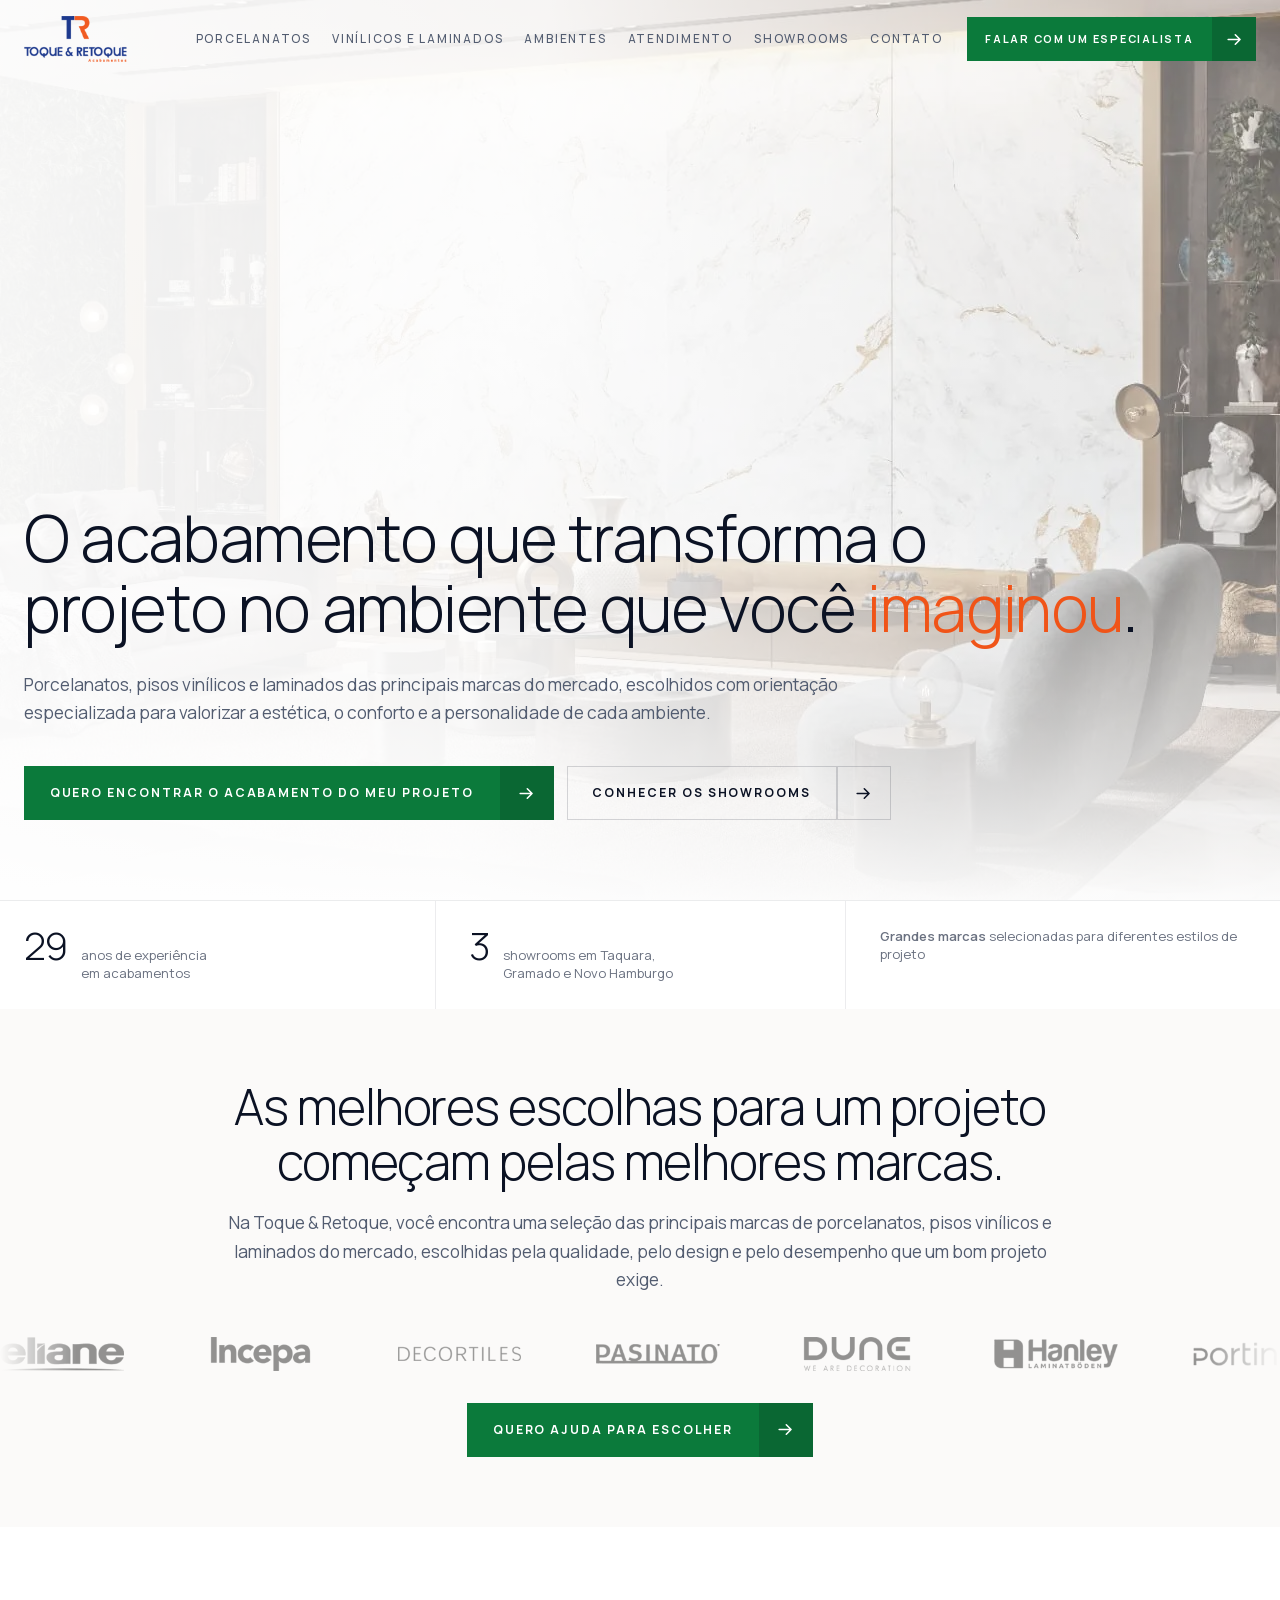
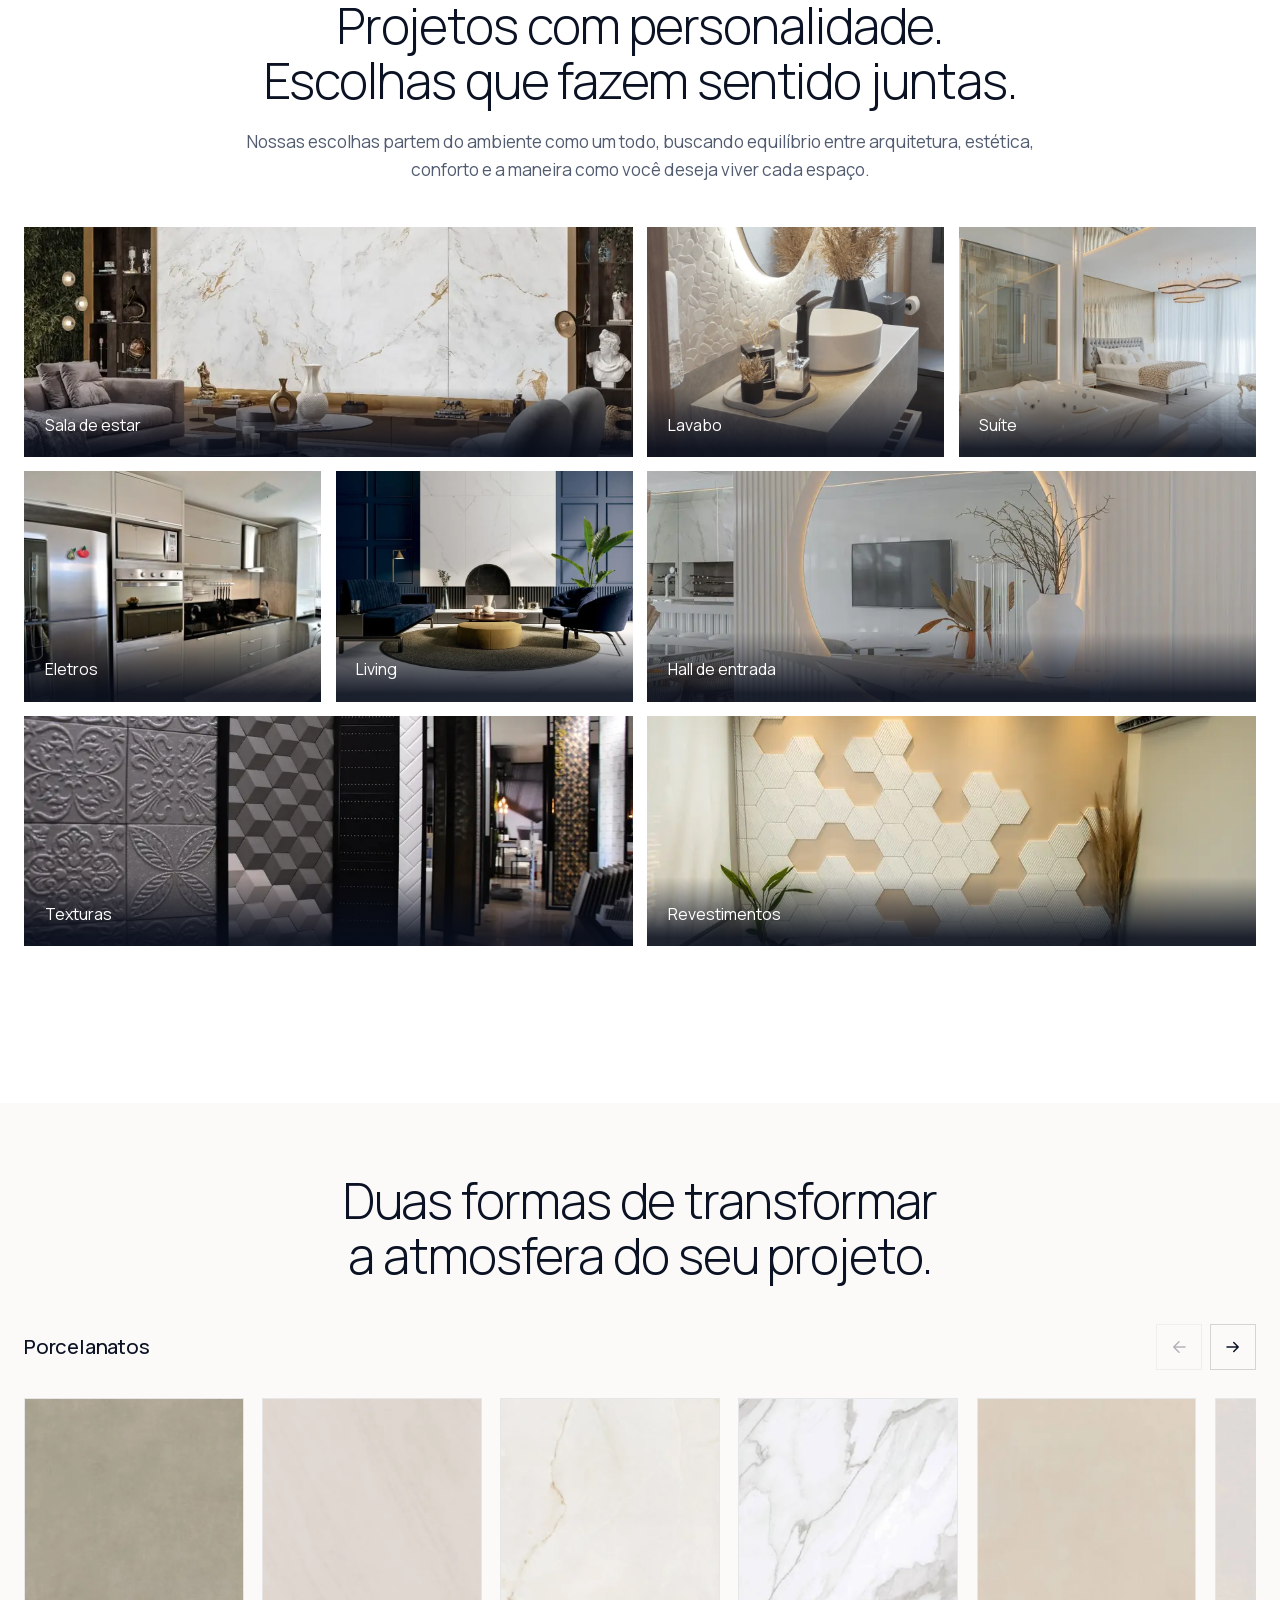
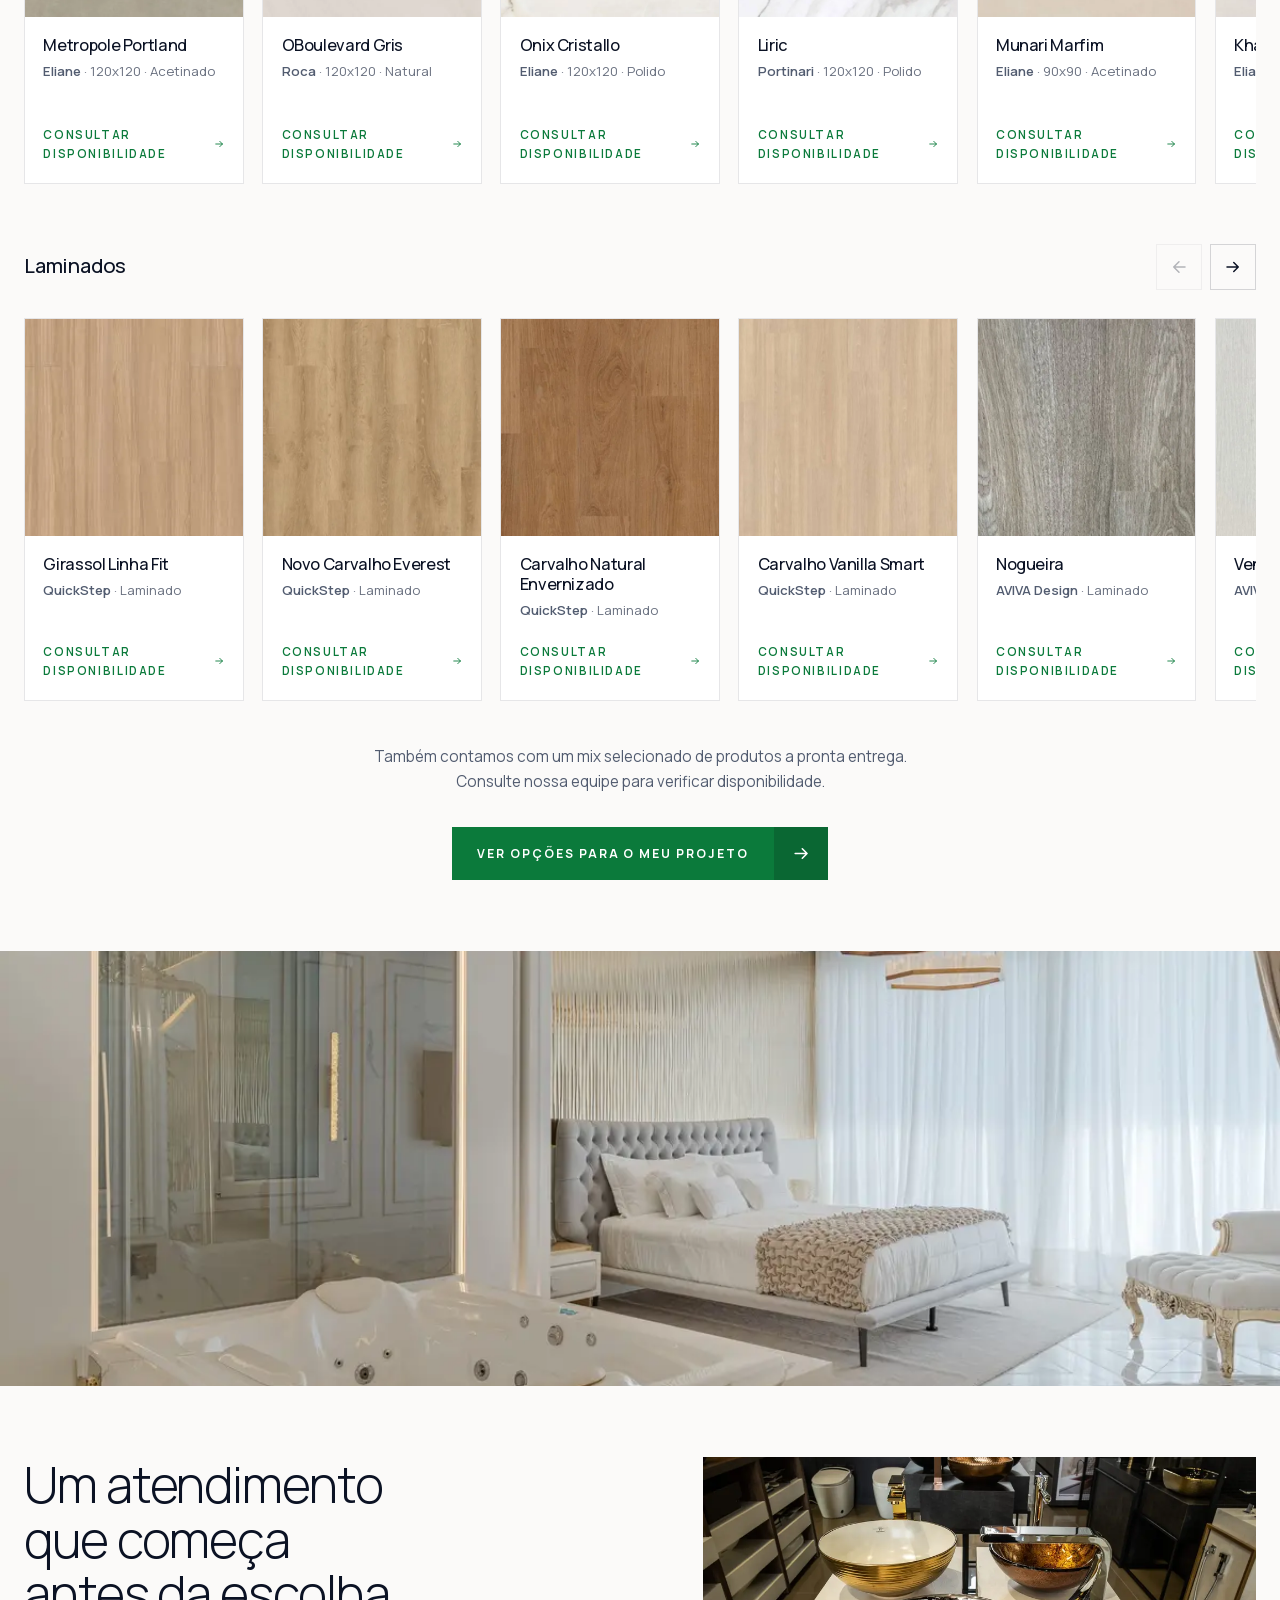
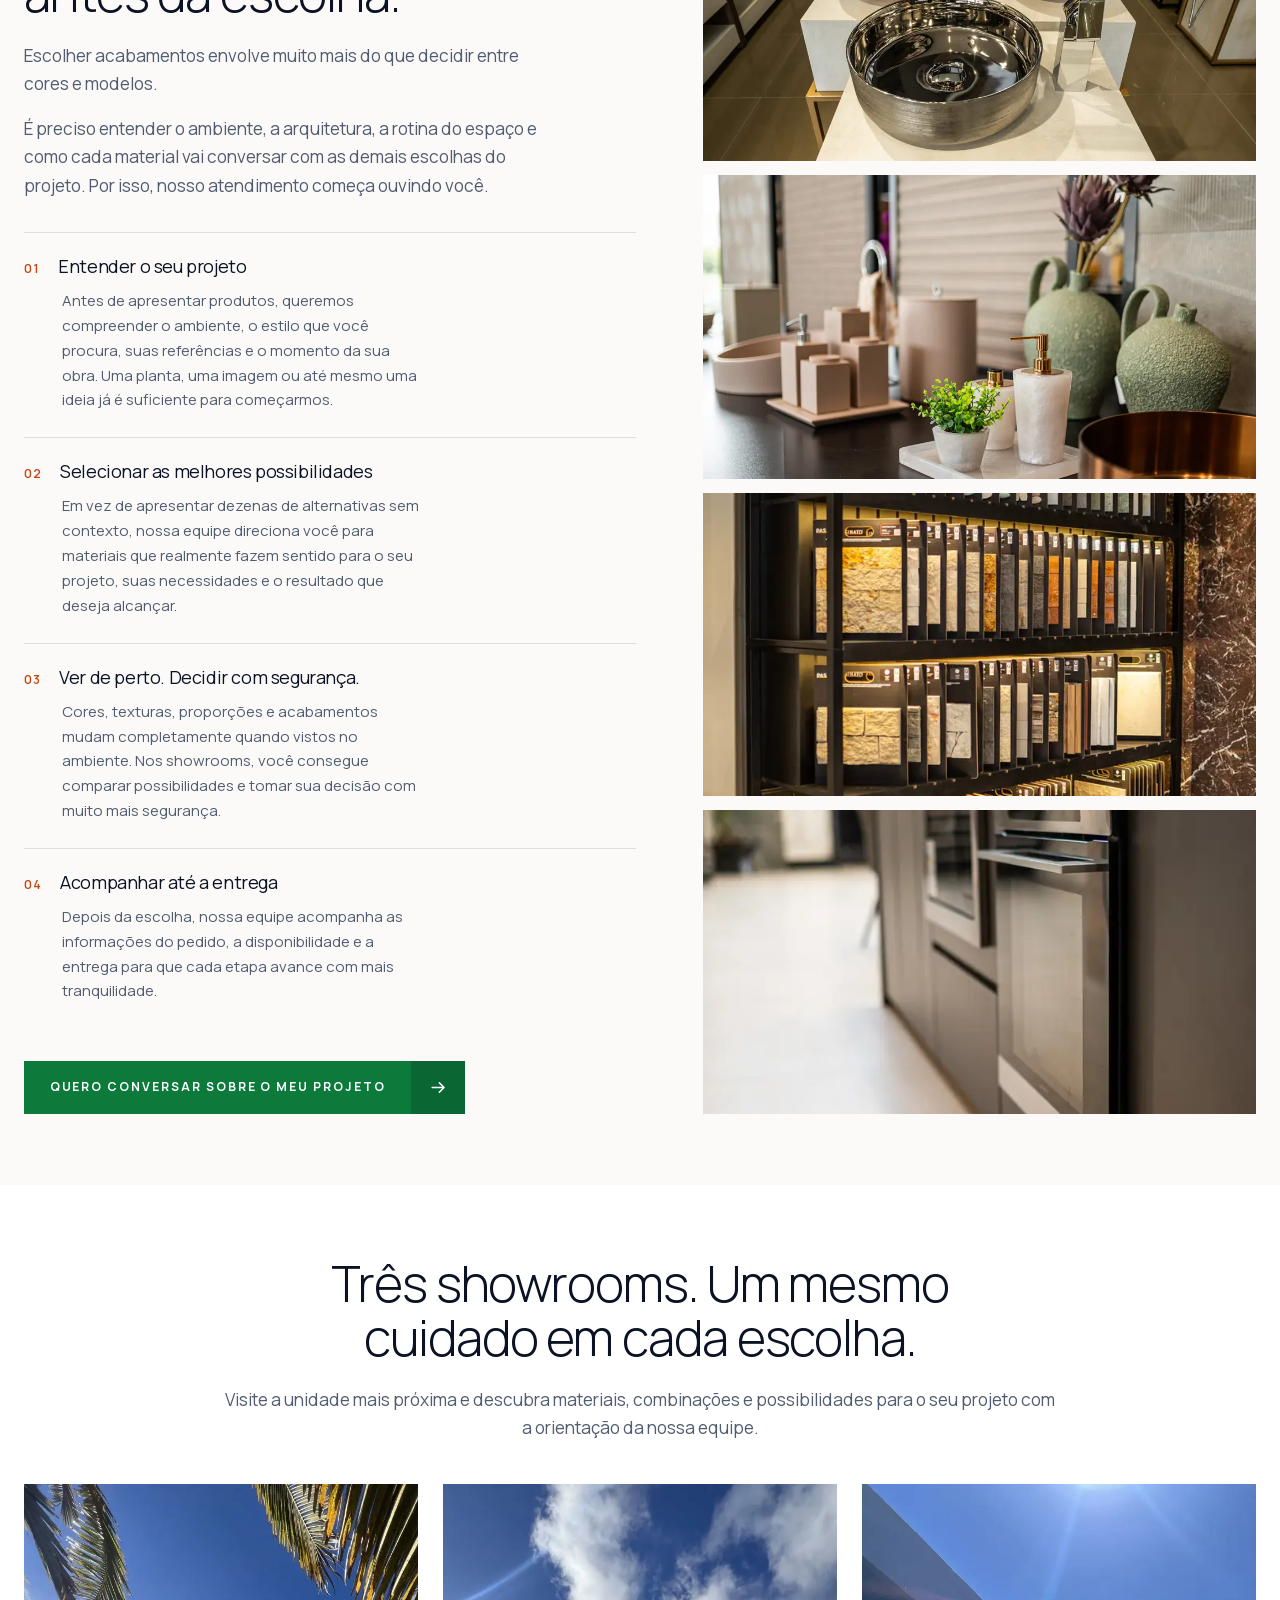
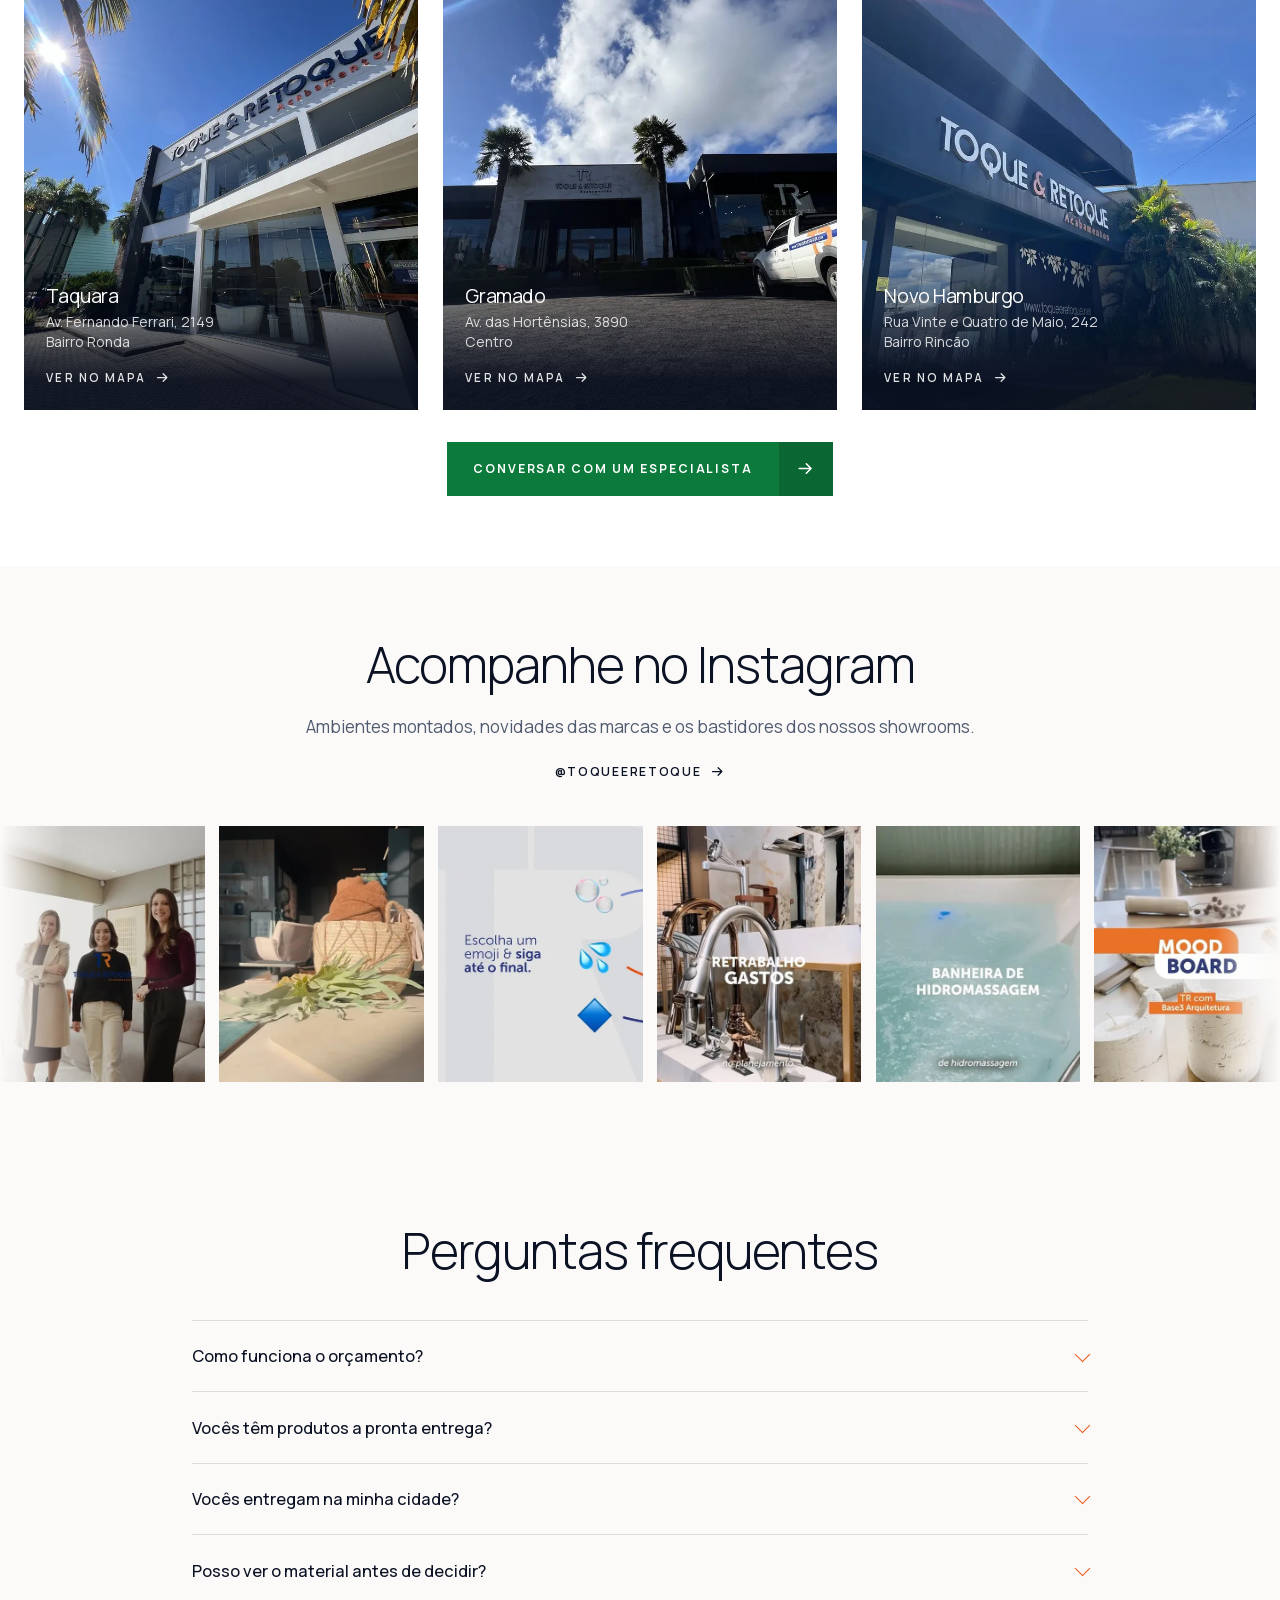
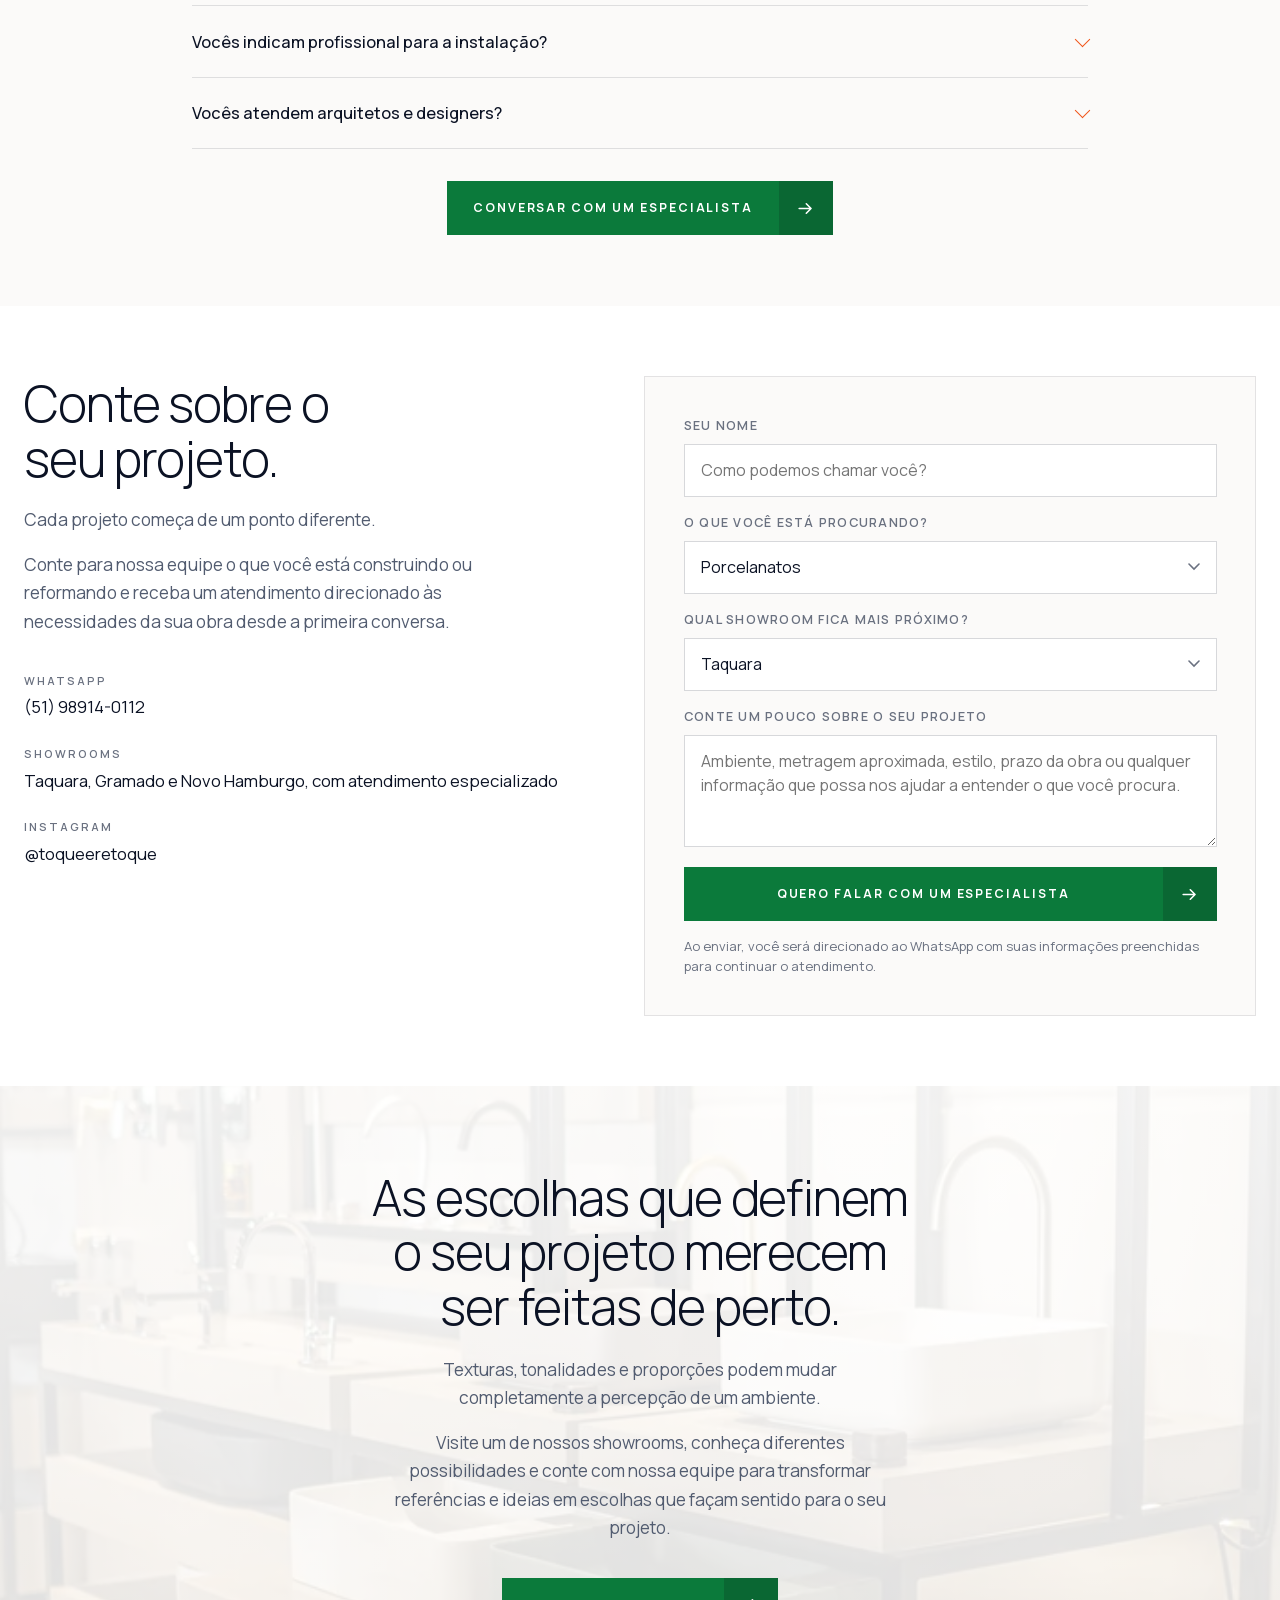
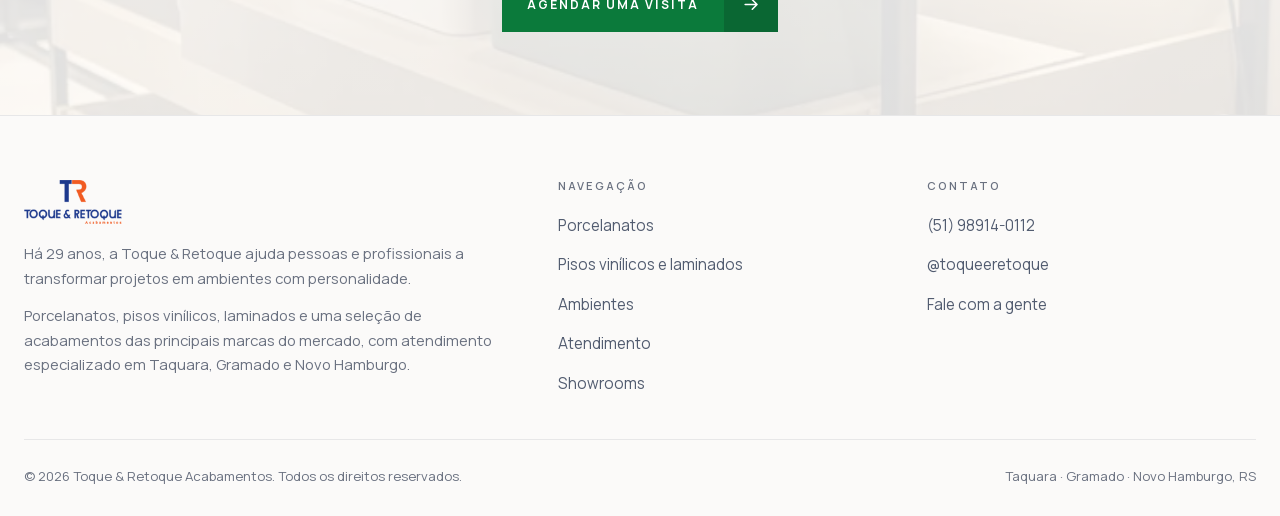
==== commit 5c5ae30b: "feat: porcelanato and laminado get a track each, and the filter goes The filter asked the visitor to" ====
--- a/index.html
+++ b/index.html
@@ -8,7 +8,7 @@
 <link rel="preload" as="image" href="assets/img/hero.webp"
       imagesrcset="assets/img/hero-640.webp 640w, assets/img/hero-860.webp 860w, assets/img/hero.webp 1280w"
       imagesizes="100vw" fetchpriority="high">
-<style>@font-face{font-family:'Manrope';src:url('assets/fonts/manrope-latin.woff2') format('woff2');font-weight:200 800;font-display:optional;unicode-range:U+0000-00FF,U+0131,U+0152-0153,U+02BB-02BC,U+02C6,U+02DA,U+02DC,U+0304,U+0308,U+0329,U+2000-206F,U+2074,U+20AC,U+2122,U+2191,U+2193,U+2212,U+2215,U+FEFF,U+FFFD}@font-face{font-family:'Manrope';src:url('assets/fonts/manrope-latin-ext.woff2') format('woff2');font-weight:200 800;font-display:optional;unicode-range:U+0100-02BA,U+02BD-02C5,U+02C7-02CC,U+02CE-02D7,U+02DD-02FF,U+0304,U+0308,U+0329,U+1D00-1DBF,U+1E00-1E9F,U+1EF2-1EFF,U+2020,U+20A0-20AB,U+20AD-20C0,U+2113,U+2C60-2C7F,U+A720-A7FF}@font-face{font-family:'Archivo';src:url('assets/fonts/archivo-latin.woff2') format('woff2');font-weight:400 700;font-display:optional;unicode-range:U+0000-00FF,U+0131,U+0152-0153,U+02BB-02BC,U+02C6,U+02DA,U+02DC,U+0304,U+0308,U+0329,U+2000-206F,U+2074,U+20AC,U+2122,U+2191,U+2193,U+2212,U+2215,U+FEFF,U+FFFD}@font-face{font-family:'Archivo';src:url('assets/fonts/archivo-latin-ext.woff2') format('woff2');font-weight:400 700;font-display:optional;unicode-range:U+0100-02BA,U+02BD-02C5,U+02C7-02CC,U+02CE-02D7,U+02DD-02FF,U+0304,U+0308,U+0329,U+1D00-1DBF,U+1E00-1E9F,U+1EF2-1EFF,U+2020,U+20A0-20AB,U+20AD-20C0,U+2113,U+2C60-2C7F,U+A720-A7FF}:root{--noite:#fff;--noite-2:#fbfaf9;--noite-3:#f3f1ee;--laranja:#f05418;--laranja-cl:#ff7038;--areia:#fff;--areia-2:#fbfaf9;--branco:#0b1224;--tinta:#0b1224;--tinta-2:#525c70;--tinta-3:#6a7180;--claro:#0b1224;--claro-2:#525c70;--claro-3:#6a7180;--risco:rgba(11,18,36,.13);--risco-2:rgba(11,18,36,.07);--sans:'Manrope',-apple-system,BlinkMacSystemFont,'Segoe UI',sans-serif;--w:min(1240px,100% - 3rem);--curva:cubic-bezier(.22,1,.36,1);--alt-nav:78px}*,*::before,*::after{box-sizing:border-box}html{-webkit-text-size-adjust:100%;scroll-behavior:smooth}body{margin:0;background:var(--noite);color:var(--claro);font-family:var(--sans);font-size:clamp(1rem,.97rem + .16vw,1.07rem);line-height:1.65;-webkit-font-smoothing:antialiased;overflow-x:hidden}body.travado{overflow:hidden}img,svg{display:block;max-width:100%}a{color:inherit}p{margin:0}[hidden]{display:none!important}.env{width:var(--w);margin-inline:auto}.oculto{position:absolute;width:1px;height:1px;overflow:hidden;clip-path:inset(50%);white-space:nowrap}.oculto:focus-visible{position:fixed;top:.7rem;left:.7rem;z-index:200;width:auto;height:auto;padding:.8rem 1.2rem;clip-path:none;background:var(--laranja);color:#12060a;font-weight:600;text-decoration:none}:focus-visible{outline:2px solid var(--laranja);outline-offset:3px}section[id]{scroll-margin-top:calc(var(--alt-nav) + 1rem)}h1,h2,h3{margin:0;font-weight:300;line-height:1.1;letter-spacing:-.022em;text-wrap:balance}h1{font-size:clamp(2.15rem,1.3rem + 3.4vw,4rem)}h2{font-size:clamp(1.85rem,1.2rem + 2.5vw,3.1rem)}h3{font-size:clamp(1.15rem,1rem + .6vw,1.5rem);font-weight:400}strong,b{font-weight:600}.leve{color:var(--claro-2)}.destaque{color:var(--laranja)}.texto{font-size:clamp(.99rem,.96rem + .22vw,1.08rem);color:var(--claro-2);max-width:52ch}.sec--claro .texto{color:var(--tinta-2)}.texto p + p{margin-top:1rem}.btn{display:inline-flex;align-items:stretch;border:0;padding:0;background:none;font:inherit;text-decoration:none;cursor:pointer;color:inherit}.btn>span{display:flex;align-items:center;padding:1.05rem 1.6rem;background:var(--laranja);color:#160801;font-size:.76rem;font-weight:700;letter-spacing:.16em;text-transform:uppercase;transition:background-color .35s var(--curva)}.btn>i{display:grid;place-content:center;width:54px;flex:none;background:var(--laranja-cl);color:#160801;transition:background-color .35s var(--curva)}.btn>i svg{width:19px;height:19px;transition:transform .45s var(--curva)}.btn:hover>span{background:var(--laranja-cl)}.btn:hover>i{background:var(--branco)}.btn:hover>i svg{transform:translateX(3px)}.btn--vazado>span{background:transparent;color:var(--claro);box-shadow:inset 0 0 0 1px rgba(11,18,36,.16)}.btn--vazado>i{background:transparent;color:var(--claro);box-shadow:inset 0 0 0 1px rgba(11,18,36,.16)}.btn--vazado:hover>span{background:rgba(11,18,36,.05)}.btn--vazado:hover>i{background:var(--laranja);color:#160801;box-shadow:none}.acoes{display:flex;flex-wrap:wrap;gap:.8rem;margin-top:clamp(1.3rem,.9rem + 1.4vw,2.2rem)}.acoes--centro{justify-content:center}.btn--wa>span{background:#0b7a3b;color:#fff}.btn--wa>i{background:#0a6733;color:#fff}.btn--wa:hover>span{background:#0a6733}.btn--wa:hover>i{background:#fff;color:#0a6733}.mais{display:inline-flex;align-items:center;gap:.55rem;font-size:.72rem;font-weight:600;letter-spacing:.18em;text-transform:uppercase;text-decoration:none;color:var(--claro)}.mais svg{width:15px;height:15px;transition:transform .4s var(--curva)}.mais:hover svg{transform:translateX(4px)}.nav{position:fixed;top:0;left:0;right:0;z-index:90;transition:background-color .4s,backdrop-filter .4s,border-color .4s;border-bottom:1px solid transparent}.nav[data-fixa]{background:rgba(255,255,255,.9);backdrop-filter:blur(14px);border-bottom-color:rgba(11,18,36,.08)}.nav__g{display:flex;align-items:center;gap:1.5rem;min-height:var(--alt-nav)}.nav__logo{flex:none;display:flex;align-items:center}.nav__logo img{height:clamp(38px,4vw,46px);width:auto}.nav__links{display:flex;gap:clamp(1.1rem,.2rem + 1.4vw,2.1rem);margin-left:auto}.nav__links a{position:relative;font-size:.74rem;font-weight:500;letter-spacing:.15em;text-transform:uppercase;text-decoration:none;color:var(--claro-2);padding-block:.4rem;transition:color .3s;white-space:nowrap}.nav__links a::after{content:'';position:absolute;left:0;bottom:0;width:100%;height:1px;background:var(--laranja);transform:scaleX(0);transform-origin:right;transition:transform .45s var(--curva)}.nav__links a:hover{color:var(--claro)}.nav__links a:hover::after{transform:scaleX(1);transform-origin:left}.nav__acao{flex:none}.nav__acao .btn>span{padding:.8rem 1.15rem;font-size:.68rem}.nav__acao .btn>i{width:44px}.burger{display:none;margin-left:auto;width:46px;height:46px;border:0;background:none;color:var(--claro);cursor:pointer;padding:0}.burger span{display:block;width:24px;height:1.5px;margin:6px auto;background:currentColor;transition:transform .4s var(--curva),opacity .25s}.burger[aria-expanded=true] span:nth-child(1){transform:translateY(7.5px) rotate(45deg)}.burger[aria-expanded=true] span:nth-child(2){opacity:0}.burger[aria-expanded=true] span:nth-child(3){transform:translateY(-7.5px) rotate(-45deg)}.gaveta{position:fixed;inset:0;z-index:80;background:var(--noite);display:grid;place-content:center;gap:1.6rem;text-align:center;opacity:0;visibility:hidden;transition:opacity .4s,visibility .4s}.gaveta[data-aberta]{opacity:1;visibility:visible}.gaveta a{font-size:1.4rem;font-weight:300;text-decoration:none;color:var(--claro)}.gaveta a:hover{color:var(--laranja)}.hero{position:relative;min-height:100svh;display:flex;align-items:flex-end;padding-block:calc(var(--alt-nav) + 4rem) 0;overflow:hidden;isolation:isolate}.hero__foto{position:absolute;inset:0;z-index:-2}.hero__foto img{width:100%;height:100%;object-fit:cover;object-position:50% 55%}.hero__veu{position:absolute;inset:0;z-index:-1;background:linear-gradient(96deg,rgba(255,255,255,.96) 0%,rgba(255,255,255,.9) 40%,rgba(255,255,255,.55) 74%,rgba(255,255,255,.3) 100%),linear-gradient(0deg,rgba(255,255,255,.94) 0%,transparent 44%)}.hero__g{position:relative;padding-bottom:clamp(3rem,2rem + 4vw,5rem)}.hero h1{max-width:19ch}.hero .texto{margin-top:1.7rem;max-width:46ch}.hero__acoes{display:flex;flex-wrap:wrap;gap:.8rem;margin-top:2.4rem}@media(min-width:1000px){.hero h1{max-width:34ch}.hero .texto{max-width:54rem}}.numeros{background:#fff;border-top:1px solid rgba(11,18,36,.08)}.numeros__g{display:grid;grid-template-columns:repeat(3,1fr)}.numeros__i{display:flex;align-items:baseline;gap:.9rem;padding:clamp(1.1rem,.9rem + .9vw,1.7rem) 0;border-left:1px solid rgba(11,18,36,.08);padding-left:clamp(1.2rem,.8rem + 1.6vw,2.4rem)}.numeros__i:first-child{border-left:0;padding-left:0}.numeros__n{font-size:clamp(1.7rem,1.3rem + 1.5vw,2.4rem);font-weight:300;line-height:1;letter-spacing:-.04em;color:var(--branco);flex:none}.numeros__r{font-size:.82rem;line-height:1.4;color:var(--claro-3)}.sec{position:relative;padding-block:clamp(2.5rem,1.7rem + 3.4vw,5.25rem)}.sec--claro{background:var(--areia);color:var(--tinta)}.sec--claro h1,.sec--claro h2,.sec--claro h3{color:var(--tinta)}.sec--areia2{background:var(--areia-2)}.sec--fundo2{background:var(--noite-2)}.cabeca{max-width:44rem;margin-bottom:clamp(1.6rem,1.1rem + 1.9vw,2.9rem)}.cabeca--centro{margin-inline:auto;text-align:center;max-width:56rem}.cabeca--centro h2{max-width:none;text-wrap:balance}.cabeca--centro .texto{max-width:84ch}.cabeca--centro .texto{margin-inline:auto;text-align:center}.cabeca .texto{margin-top:1.3rem}.marcas{overflow:hidden;-webkit-mask:linear-gradient(90deg,transparent,#000 6%,#000 94%,transparent);mask:linear-gradient(90deg,transparent,#000 6%,#000 94%,transparent)}.marcas__t{display:flex;align-items:center;gap:clamp(2.5rem,1.5rem + 4vw,5rem);width:max-content;animation:corre var(--dur,38s) linear infinite}.marcas:hover .marcas__t{animation-play-state:paused}@keyframes corre{to{transform:translateX(calc(-50% - clamp(2.5rem,1.5rem + 4vw,5rem) / 2))}}.marcas__t img{height:clamp(26px,3vw,34px);width:auto;flex:none;opacity:.42;filter:brightness(0);transition:opacity .35s}.marcas__t img:hover{opacity:1}.galeria{display:grid;grid-template-columns:repeat(4,1fr);grid-auto-rows:clamp(170px,18vw,250px);gap:clamp(.6rem,.4rem + .6vw,1rem)}.peca{position:relative;overflow:hidden;background:var(--noite-3);text-decoration:none;display:block;height:100%}.peca--larga{grid-column:span 2}.peca img{width:100%;height:100%;object-fit:cover;transition:transform 1.1s var(--curva)}.peca:hover img{transform:scale(1.05)}.peca__x{position:absolute;inset:auto 0 0;padding:1.5rem 1.3rem 1.2rem;background:linear-gradient(0deg,rgba(7,13,28,.88) 12%,transparent);display:grid;gap:.5rem}.sec--claro .peca .peca__n,.peca__n{font-size:1rem;font-weight:400;color:#fff}.peca .mais{color:rgba(255,255,255,.88);font-size:.66rem}.barra{display:flex;align-items:center;gap:1rem;flex-wrap:nowrap;margin-bottom:clamp(1.6rem,1.2rem + 1.4vw,2.4rem)}.filtros{display:flex;flex-wrap:wrap;gap:.5rem;flex:1 1 auto;min-width:0}.filtro{padding:.6rem 1.15rem;border:1px solid rgba(11,18,36,.16);background:transparent;color:var(--claro-2);font:500 .78rem/1 var(--sans);letter-spacing:.1em;text-transform:uppercase;cursor:pointer;transition:background-color .3s,color .3s,border-color .3s}.filtro:hover{color:var(--claro);border-color:var(--claro-3)}.filtro[aria-pressed=true]{background:var(--laranja);border-color:var(--laranja);color:#160801}.setas{display:flex;gap:.5rem;margin-left:auto;flex:none}.seta{display:grid;place-content:center;width:46px;height:46px;flex:none;padding:0;border:1px solid rgba(11,18,36,.16);background:transparent;color:var(--claro);cursor:pointer;transition:background-color .3s,border-color .3s,color .3s,opacity .3s}.seta svg{width:18px;height:18px}.seta:hover:not(:disabled){background:var(--laranja);border-color:var(--laranja);color:#160801}.seta:disabled{opacity:.3;cursor:default}.vitrine{--vis:4.25;--gap:clamp(.8rem,.5rem + .8vw,1.2rem);display:grid;grid-auto-flow:column;grid-auto-columns:calc((100% - (var(--vis) - 1) * var(--gap)) / var(--vis));gap:var(--gap);overflow-x:auto;overscroll-behavior-x:contain;scroll-snap-type:x mandatory;scroll-behavior:smooth;scrollbar-width:none;-ms-overflow-style:none;padding-block:4px 6px}.vitrine::-webkit-scrollbar{display:none}.prod{scroll-snap-align:start;display:flex;flex-direction:column;background:#fff;border:1px solid rgba(11,18,36,.1);overflow:hidden;transition:border-color .35s,transform .45s var(--curva)}.prod:hover{border-color:rgba(240,84,24,.45);transform:translateY(-3px)}.prod__f{aspect-ratio:1;overflow:hidden;background:#f3f1ee}.prod__f img{width:100%;height:100%;object-fit:cover;transition:transform 1.1s var(--curva)}.prod:hover .prod__f img{transform:scale(1.05)}.prod__c{padding:1.1rem 1.15rem 1.25rem;display:flex;flex-direction:column;gap:.35rem;flex:1}.prod__n{font-size:1.02rem;font-weight:500;line-height:1.25;color:var(--claro)}.prod__m{font-size:.83rem;color:var(--claro-3)}.prod__m b{color:var(--claro-2);font-weight:600}.prod__cta{margin-top:auto;padding-top:.9rem;display:inline-flex;align-items:center;gap:.45rem;font-size:.72rem;font-weight:600;letter-spacing:.14em;text-transform:uppercase;text-decoration:none;color:#0b7a3b}.prod__cta svg{width:14px;height:14px;transition:transform .4s var(--curva)}.prod__cta:hover svg{transform:translateX(3px)}.nota{margin-top:clamp(1.6rem,1.2rem + 1.4vw,2.4rem);text-align:center;font-size:.95rem;color:var(--claro-2);max-width:60ch;margin-inline:auto}@media(max-width:1000px){.vitrine{--vis:3.25}}@media(max-width:760px){.vitrine{--vis:2.25}}@media(max-width:520px){.vitrine{--vis:1.35}}.metodo{display:grid;grid-template-columns:1.05fr minmax(0,.95fr);gap:clamp(2rem,1rem + 4vw,4.5rem);align-items:stretch}.passos{display:grid;gap:0;margin-top:2rem}.passo{border-top:1px solid rgba(11,18,36,.12);padding:1.5rem 0}.passo__t{display:flex;gap:1.1rem;align-items:baseline;margin-bottom:.6rem}.passo__n{font-size:.78rem;font-weight:600;letter-spacing:.1em;color:#c94411;flex:none}.passo h3{font-size:1.12rem;font-weight:400}.passo p{font-size:.94rem;color:var(--claro-2);max-width:44ch;padding-left:2.4rem}.metodo__fotos{position:relative;min-height:clamp(420px,44vw,640px)}.pilha{position:absolute;inset:0;display:grid;grid-template-rows:repeat(4,1fr);gap:clamp(.6rem,.4rem + .6vw,1rem)}.pilha img{width:100%;height:100%;object-fit:cover;min-height:0}@media(max-width:1000px){.metodo__fotos{min-height:0}.pilha{position:static;grid-template-rows:none}.pilha img{aspect-ratio:4/3}}.faixa{height:clamp(240px,34vw,440px);overflow:hidden;position:relative}.faixa img{width:100%;height:100%;object-fit:cover;object-position:50% 58%}.lojas{display:grid;grid-template-columns:repeat(3,1fr);gap:clamp(1rem,.6rem + 1.2vw,1.6rem)}.loja{position:relative;overflow:hidden;background:var(--noite-3)}.loja__f{aspect-ratio:3/4;overflow:hidden}.loja__f img{width:100%;height:100%;object-fit:cover;transition:transform 1.1s var(--curva)}.loja:hover .loja__f img{transform:scale(1.04)}.loja__x{position:absolute;inset:auto 0 0;padding:1.6rem 1.4rem 1.4rem;background:linear-gradient(0deg,rgba(7,13,28,.92) 20%,transparent);display:grid;gap:.3rem}.sec--claro .loja .loja__n,.loja__n{font-size:1.2rem;font-weight:400;color:#fff}.loja__e{font-size:.88rem;color:rgba(255,255,255,.82);line-height:1.45}.loja .mais{margin-top:.7rem;color:rgba(255,255,255,.88)}.insta{margin-top:clamp(.4rem,.2rem + .6vw,1rem);overflow:hidden;-webkit-mask:linear-gradient(90deg,transparent,#000 5%,#000 95%,transparent);mask:linear-gradient(90deg,transparent,#000 5%,#000 95%,transparent)}.insta__t{display:flex;width:max-content;animation:corre-insta 58s linear infinite}.insta:hover .insta__t{animation-play-state:paused}@keyframes corre-insta{to{transform:translateX(-50%)}}.insta__t a{position:relative;display:block;width:clamp(148px,16vw,224px);aspect-ratio:4/5;margin-right:clamp(.6rem,.4rem + .6vw,1rem);overflow:hidden;background:var(--noite-3)}.insta__t img{width:100%;height:100%;object-fit:cover;transition:transform 1s var(--curva)}.insta__t a::after{content:'';position:absolute;inset:0;background:#0b1224;opacity:0;transition:opacity .45s var(--curva)}.insta__t a:hover img{transform:scale(1.06)}.insta__t a:hover::after{opacity:.22}.insta__perfil{display:inline-flex;align-items:center;gap:.55rem;margin-top:1.3rem;font-size:.76rem;font-weight:600;letter-spacing:.14em;text-transform:uppercase;text-decoration:none;color:var(--claro)}.insta__perfil svg{width:15px;height:15px;transition:transform .4s var(--curva)}.insta__perfil:hover{color:var(--laranja)}.insta__perfil:hover svg{transform:translateX(4px)}@media(prefers-reduced-motion:reduce){.insta__t{animation:none}}.fq{display:grid;gap:0;max-width:56rem;margin-inline:auto}.fq details{border-top:1px solid rgba(11,18,36,.12)}.fq details:last-child{border-bottom:1px solid rgba(11,18,36,.12)}.fq summary{display:flex;align-items:center;justify-content:space-between;gap:1.5rem;padding:1.35rem 0;cursor:pointer;list-style:none;font-size:1.03rem;font-weight:500}.fq summary::-webkit-details-marker{display:none}.fq summary::after{content:'';width:11px;height:11px;flex:none;border-right:1.5px solid var(--laranja);border-bottom:1.5px solid var(--laranja);transform:rotate(45deg);margin-bottom:4px;transition:transform .35s var(--curva)}.fq details[open] summary::after{transform:rotate(-135deg);margin-bottom:-3px}.fq p{padding-bottom:1.5rem;font-size:.97rem;color:var(--tinta-2);max-width:64ch}.contato{display:grid;grid-template-columns:.95fr 1.05fr;gap:clamp(2.2rem,1.4rem + 3.5vw,4.5rem);align-items:start}.dados{list-style:none;margin:2.2rem 0 0;padding:0;display:grid;gap:1.5rem}.dados li{display:grid;gap:.2rem}.dados b{font-size:.7rem;font-weight:600;letter-spacing:.18em;text-transform:uppercase;color:var(--claro-3)}.dados span,.dados a{font-size:1.05rem;color:var(--claro);text-decoration:none}.dados a:hover{color:var(--laranja)}.form{display:grid;gap:1rem;padding:clamp(1.6rem,1.2rem + 1.8vw,2.4rem);background:#fbfaf9;border:1px solid rgba(11,18,36,.1)}.campo{display:grid;gap:.45rem}.campo label{font-size:.78rem;font-weight:600;letter-spacing:.1em;text-transform:uppercase;color:var(--claro-3)}.campo input,.campo select,.campo textarea{width:100%;padding:.85rem 1rem;background:#fff;border:1px solid rgba(11,18,36,.16);color:var(--claro);font:400 1rem/1.5 var(--sans);transition:border-color .3s}.campo textarea{min-height:112px;resize:vertical}.campo select{appearance:none;background-image:url("data:image/svg+xml,%3Csvg xmlns='http://www.w3.org/2000/svg' viewBox='0 0 12 8'%3E%3Cpath d='M1 1l5 5 5-5' fill='none' stroke='%236a7180' stroke-width='1.6' stroke-linecap='round'/%3E%3C/svg%3E");background-repeat:no-repeat;background-position:right 1rem center;background-size:12px;padding-right:2.5rem}.campo input:focus,.campo select:focus,.campo textarea:focus{outline:none;border-color:var(--laranja)}.form .btn{width:100%;margin-top:.3rem}.form .btn>span{flex:1;justify-content:center}.form__nota{font-size:.82rem;color:var(--claro-3);line-height:1.5}.final{position:relative;padding:0}.final__cartao{position:relative;overflow:hidden;text-align:center;padding:clamp(3rem,2rem + 4vw,5.5rem) clamp(1.5rem,1rem + 3vw,4rem)}.final__cartao img{position:absolute;inset:0;width:100%;height:100%;object-fit:cover;z-index:-2}.final__cartao::before{content:'';position:absolute;inset:0;z-index:-1;background:linear-gradient(180deg,rgba(255,255,255,.93),rgba(255,255,255,.87))}.final__cartao h2{max-width:24ch;margin-inline:auto;color:var(--tinta)}.final__cartao .texto{margin:1.4rem auto 0;text-align:center;color:var(--claro-2)}.final__acoes{display:flex;justify-content:center;margin-top:2.2rem}.rodape{background:#fbfaf9;border-top:1px solid rgba(11,18,36,.08);padding-block:clamp(2.8rem,2rem + 2.5vw,4rem) 1.8rem}.rodape__g{display:grid;grid-template-columns:1.5fr 1fr 1fr;gap:2.5rem;padding-bottom:2.4rem;border-bottom:1px solid rgba(11,18,36,.08)}.rodape__logo img{height:44px;width:auto;margin-bottom:1.1rem}.rodape p{font-size:.93rem;color:var(--claro-3);max-width:34rem}.rodape h3{font-size:.7rem;font-weight:600;letter-spacing:.18em;text-transform:uppercase;color:var(--claro-3);margin-bottom:1rem}.rodape ul{list-style:none;margin:0;padding:0;display:grid;gap:.3rem}.rodape li a{display:inline-block;padding-block:.3rem;font-size:.95rem;color:var(--claro-2);text-decoration:none;transition:color .3s}.rodape li a:hover{color:var(--laranja)}.rodape__fim{display:flex;flex-wrap:wrap;gap:.7rem 1.5rem;justify-content:space-between;padding-top:1.6rem;font-size:.83rem;color:var(--claro-3)}[data-sobe]{opacity:0;transform:translateY(22px);transition:opacity .85s var(--curva),transform .85s var(--curva)}[data-sobe][data-atraso="1"]{transition-delay:.1s}[data-sobe][data-atraso="2"]{transition-delay:.2s}[data-sobe][data-atraso="3"]{transition-delay:.3s}[data-sobe].dentro{opacity:1;transform:none}[data-fade]{opacity:0;transition:opacity .85s var(--curva) .1s}[data-fade].dentro{opacity:1}@media(max-width:1000px){.metodo,.contato{grid-template-columns:1fr}.galeria{grid-template-columns:repeat(2,1fr)}.peca--alta{grid-row:auto;aspect-ratio:3/4;margin-top:0}.peca--larga{grid-column:span 2}.lojas{grid-template-columns:1fr}.loja__f{aspect-ratio:16/10}.rodape__g{grid-template-columns:1fr 1fr}.rodape__g>div:first-child{grid-column:1/-1}}@media(max-width:860px){.nav__links,.nav__acao{display:none}.burger{display:block}.numeros__g{grid-template-columns:1fr}.numeros__i{border-left:0;border-top:1px solid rgba(11,18,36,.08);padding-left:0;padding-block:1.2rem}.numeros__i:first-child{border-top:0}.passo p{padding-left:0}}@media(max-width:620px){:root{--w:min(1240px,100% - 2.2rem)}.galeria{grid-template-columns:1fr}.peca--larga{grid-column:auto}.hero__acoes .btn{width:100%}.hero__acoes .btn>span{flex:1;justify-content:center}.acoes .btn,.hero__acoes .btn{width:100%}.acoes .btn>span{flex:1;justify-content:center}.btn>span{padding:.95rem 1.1rem;font-size:.7rem;letter-spacing:.09em;line-height:1.35;text-align:center}.btn>i{width:48px}}@media(prefers-reduced-motion:reduce){html{scroll-behavior:auto}*,*::before,*::after{animation-duration:.01ms!important;animation-iteration-count:1!important;transition-duration:.01ms!important}[data-sobe]{opacity:1;transform:none}[data-fade]{opacity:1}.vitrine{scroll-behavior:auto}.marcas__t{animation:none;transform:none}}</style>
+<style>@font-face{font-family:'Manrope';src:url('assets/fonts/manrope-latin.woff2') format('woff2');font-weight:200 800;font-display:optional;unicode-range:U+0000-00FF,U+0131,U+0152-0153,U+02BB-02BC,U+02C6,U+02DA,U+02DC,U+0304,U+0308,U+0329,U+2000-206F,U+2074,U+20AC,U+2122,U+2191,U+2193,U+2212,U+2215,U+FEFF,U+FFFD}@font-face{font-family:'Manrope';src:url('assets/fonts/manrope-latin-ext.woff2') format('woff2');font-weight:200 800;font-display:optional;unicode-range:U+0100-02BA,U+02BD-02C5,U+02C7-02CC,U+02CE-02D7,U+02DD-02FF,U+0304,U+0308,U+0329,U+1D00-1DBF,U+1E00-1E9F,U+1EF2-1EFF,U+2020,U+20A0-20AB,U+20AD-20C0,U+2113,U+2C60-2C7F,U+A720-A7FF}@font-face{font-family:'Archivo';src:url('assets/fonts/archivo-latin.woff2') format('woff2');font-weight:400 700;font-display:optional;unicode-range:U+0000-00FF,U+0131,U+0152-0153,U+02BB-02BC,U+02C6,U+02DA,U+02DC,U+0304,U+0308,U+0329,U+2000-206F,U+2074,U+20AC,U+2122,U+2191,U+2193,U+2212,U+2215,U+FEFF,U+FFFD}@font-face{font-family:'Archivo';src:url('assets/fonts/archivo-latin-ext.woff2') format('woff2');font-weight:400 700;font-display:optional;unicode-range:U+0100-02BA,U+02BD-02C5,U+02C7-02CC,U+02CE-02D7,U+02DD-02FF,U+0304,U+0308,U+0329,U+1D00-1DBF,U+1E00-1E9F,U+1EF2-1EFF,U+2020,U+20A0-20AB,U+20AD-20C0,U+2113,U+2C60-2C7F,U+A720-A7FF}:root{--noite:#fff;--noite-2:#fbfaf9;--noite-3:#f3f1ee;--laranja:#f05418;--laranja-cl:#ff7038;--areia:#fff;--areia-2:#fbfaf9;--branco:#0b1224;--tinta:#0b1224;--tinta-2:#525c70;--tinta-3:#6a7180;--claro:#0b1224;--claro-2:#525c70;--claro-3:#6a7180;--risco:rgba(11,18,36,.13);--risco-2:rgba(11,18,36,.07);--sans:'Manrope',-apple-system,BlinkMacSystemFont,'Segoe UI',sans-serif;--w:min(1240px,100% - 3rem);--curva:cubic-bezier(.22,1,.36,1);--alt-nav:78px}*,*::before,*::after{box-sizing:border-box}html{-webkit-text-size-adjust:100%;scroll-behavior:smooth}body{margin:0;background:var(--noite);color:var(--claro);font-family:var(--sans);font-size:clamp(1rem,.97rem + .16vw,1.07rem);line-height:1.65;-webkit-font-smoothing:antialiased;overflow-x:hidden}body.travado{overflow:hidden}img,svg{display:block;max-width:100%}a{color:inherit}p{margin:0}[hidden]{display:none!important}.env{width:var(--w);margin-inline:auto}.oculto{position:absolute;width:1px;height:1px;overflow:hidden;clip-path:inset(50%);white-space:nowrap}.oculto:focus-visible{position:fixed;top:.7rem;left:.7rem;z-index:200;width:auto;height:auto;padding:.8rem 1.2rem;clip-path:none;background:var(--laranja);color:#12060a;font-weight:600;text-decoration:none}:focus-visible{outline:2px solid var(--laranja);outline-offset:3px}section[id],.trilha[id]{scroll-margin-top:calc(var(--alt-nav) + 1rem)}h1,h2,h3,h4{margin:0;font-weight:300;line-height:1.1;letter-spacing:-.022em;text-wrap:balance}h1{font-size:clamp(2.15rem,1.3rem + 3.4vw,4rem)}h2{font-size:clamp(1.85rem,1.2rem + 2.5vw,3.1rem)}h3{font-size:clamp(1.15rem,1rem + .6vw,1.5rem);font-weight:400}strong,b{font-weight:600}.leve{color:var(--claro-2)}.destaque{color:var(--laranja)}.texto{font-size:clamp(.99rem,.96rem + .22vw,1.08rem);color:var(--claro-2);max-width:52ch}.sec--claro .texto{color:var(--tinta-2)}.texto p + p{margin-top:1rem}.btn{display:inline-flex;align-items:stretch;border:0;padding:0;background:none;font:inherit;text-decoration:none;cursor:pointer;color:inherit}.btn>span{display:flex;align-items:center;padding:1.05rem 1.6rem;background:var(--laranja);color:#160801;font-size:.76rem;font-weight:700;letter-spacing:.16em;text-transform:uppercase;transition:background-color .35s var(--curva)}.btn>i{display:grid;place-content:center;width:54px;flex:none;background:var(--laranja-cl);color:#160801;transition:background-color .35s var(--curva)}.btn>i svg{width:19px;height:19px;transition:transform .45s var(--curva)}.btn:hover>span{background:var(--laranja-cl)}.btn:hover>i{background:var(--branco)}.btn:hover>i svg{transform:translateX(3px)}.btn--vazado>span{background:transparent;color:var(--claro);box-shadow:inset 0 0 0 1px rgba(11,18,36,.16)}.btn--vazado>i{background:transparent;color:var(--claro);box-shadow:inset 0 0 0 1px rgba(11,18,36,.16)}.btn--vazado:hover>span{background:rgba(11,18,36,.05)}.btn--vazado:hover>i{background:var(--laranja);color:#160801;box-shadow:none}.acoes{display:flex;flex-wrap:wrap;gap:.8rem;margin-top:clamp(1.3rem,.9rem + 1.4vw,2.2rem)}.acoes--centro{justify-content:center}.btn--wa>span{background:#0b7a3b;color:#fff}.btn--wa>i{background:#0a6733;color:#fff}.btn--wa:hover>span{background:#0a6733}.btn--wa:hover>i{background:#fff;color:#0a6733}.mais{display:inline-flex;align-items:center;gap:.55rem;font-size:.72rem;font-weight:600;letter-spacing:.18em;text-transform:uppercase;text-decoration:none;color:var(--claro)}.mais svg{width:15px;height:15px;transition:transform .4s var(--curva)}.mais:hover svg{transform:translateX(4px)}.nav{position:fixed;top:0;left:0;right:0;z-index:90;transition:background-color .4s,backdrop-filter .4s,border-color .4s;border-bottom:1px solid transparent}.nav[data-fixa]{background:rgba(255,255,255,.9);backdrop-filter:blur(14px);border-bottom-color:rgba(11,18,36,.08)}.nav__g{display:flex;align-items:center;gap:1.5rem;min-height:var(--alt-nav)}.nav__logo{flex:none;display:flex;align-items:center}.nav__logo img{height:clamp(38px,4vw,46px);width:auto}.nav__links{display:flex;gap:clamp(1.1rem,.2rem + 1.4vw,2.1rem);margin-left:auto}.nav__links a{position:relative;font-size:.74rem;font-weight:500;letter-spacing:.15em;text-transform:uppercase;text-decoration:none;color:var(--claro-2);padding-block:.4rem;transition:color .3s;white-space:nowrap}.nav__links a::after{content:'';position:absolute;left:0;bottom:0;width:100%;height:1px;background:var(--laranja);transform:scaleX(0);transform-origin:right;transition:transform .45s var(--curva)}.nav__links a:hover{color:var(--claro)}.nav__links a:hover::after{transform:scaleX(1);transform-origin:left}.nav__acao{flex:none}.nav__acao .btn>span{padding:.8rem 1.15rem;font-size:.68rem}.nav__acao .btn>i{width:44px}.burger{display:none;margin-left:auto;width:46px;height:46px;border:0;background:none;color:var(--claro);cursor:pointer;padding:0}.burger span{display:block;width:24px;height:1.5px;margin:6px auto;background:currentColor;transition:transform .4s var(--curva),opacity .25s}.burger[aria-expanded=true] span:nth-child(1){transform:translateY(7.5px) rotate(45deg)}.burger[aria-expanded=true] span:nth-child(2){opacity:0}.burger[aria-expanded=true] span:nth-child(3){transform:translateY(-7.5px) rotate(-45deg)}.gaveta{position:fixed;inset:0;z-index:80;background:var(--noite);display:grid;place-content:center;gap:1.6rem;text-align:center;opacity:0;visibility:hidden;transition:opacity .4s,visibility .4s}.gaveta[data-aberta]{opacity:1;visibility:visible}.gaveta a{font-size:1.4rem;font-weight:300;text-decoration:none;color:var(--claro)}.gaveta a:hover{color:var(--laranja)}.hero{position:relative;min-height:100svh;display:flex;align-items:flex-end;padding-block:calc(var(--alt-nav) + 4rem) 0;overflow:hidden;isolation:isolate}.hero__foto{position:absolute;inset:0;z-index:-2}.hero__foto img{width:100%;height:100%;object-fit:cover;object-position:50% 55%}.hero__veu{position:absolute;inset:0;z-index:-1;background:linear-gradient(96deg,rgba(255,255,255,.96) 0%,rgba(255,255,255,.9) 40%,rgba(255,255,255,.55) 74%,rgba(255,255,255,.3) 100%),linear-gradient(0deg,rgba(255,255,255,.94) 0%,transparent 44%)}.hero__g{position:relative;padding-bottom:clamp(3rem,2rem + 4vw,5rem)}.hero h1{max-width:19ch}.hero .texto{margin-top:1.7rem;max-width:46ch}.hero__acoes{display:flex;flex-wrap:wrap;gap:.8rem;margin-top:2.4rem}@media(min-width:1000px){.hero h1{max-width:34ch}.hero .texto{max-width:54rem}}.numeros{background:#fff;border-top:1px solid rgba(11,18,36,.08)}.numeros__g{display:grid;grid-template-columns:repeat(3,1fr)}.numeros__i{display:flex;align-items:baseline;gap:.9rem;padding:clamp(1.1rem,.9rem + .9vw,1.7rem) 0;border-left:1px solid rgba(11,18,36,.08);padding-left:clamp(1.2rem,.8rem + 1.6vw,2.4rem)}.numeros__i:first-child{border-left:0;padding-left:0}.numeros__n{font-size:clamp(1.7rem,1.3rem + 1.5vw,2.4rem);font-weight:300;line-height:1;letter-spacing:-.04em;color:var(--branco);flex:none}.numeros__r{font-size:.82rem;line-height:1.4;color:var(--claro-3)}.sec{position:relative;padding-block:clamp(2.5rem,1.7rem + 3.4vw,5.25rem)}.sec--claro{background:var(--areia);color:var(--tinta)}.sec--claro h1,.sec--claro h2,.sec--claro h3{color:var(--tinta)}.sec--areia2{background:var(--areia-2)}.sec--fundo2{background:var(--noite-2)}.cabeca{max-width:44rem;margin-bottom:clamp(1.6rem,1.1rem + 1.9vw,2.9rem)}.cabeca--centro{margin-inline:auto;text-align:center;max-width:56rem}.cabeca--centro h2{max-width:none;text-wrap:balance}.cabeca--centro .texto{max-width:84ch}.cabeca--centro .texto{margin-inline:auto;text-align:center}.cabeca .texto{margin-top:1.3rem}.marcas{overflow:hidden;-webkit-mask:linear-gradient(90deg,transparent,#000 6%,#000 94%,transparent);mask:linear-gradient(90deg,transparent,#000 6%,#000 94%,transparent)}.marcas__t{display:flex;align-items:center;gap:clamp(2.5rem,1.5rem + 4vw,5rem);width:max-content;animation:corre var(--dur,38s) linear infinite}.marcas:hover .marcas__t{animation-play-state:paused}@keyframes corre{to{transform:translateX(calc(-50% - clamp(2.5rem,1.5rem + 4vw,5rem) / 2))}}.marcas__t img{height:clamp(26px,3vw,34px);width:auto;flex:none;opacity:.42;filter:brightness(0);transition:opacity .35s}.marcas__t img:hover{opacity:1}.galeria{display:grid;grid-template-columns:repeat(4,1fr);grid-auto-rows:clamp(170px,18vw,250px);gap:clamp(.6rem,.4rem + .6vw,1rem)}.peca{position:relative;overflow:hidden;background:var(--noite-3);text-decoration:none;display:block;height:100%}.peca--larga{grid-column:span 2}.peca img{width:100%;height:100%;object-fit:cover;transition:transform 1.1s var(--curva)}.peca:hover img{transform:scale(1.05)}.peca__x{position:absolute;inset:auto 0 0;padding:1.5rem 1.3rem 1.2rem;background:linear-gradient(0deg,rgba(7,13,28,.88) 12%,transparent);display:grid;gap:.5rem}.sec--claro .peca .peca__n,.peca__n{font-size:1rem;font-weight:400;color:#fff}.peca .mais{color:rgba(255,255,255,.88);font-size:.66rem}.trilha + .trilha{margin-top:clamp(2.2rem,1.6rem + 2.2vw,3.6rem)}.barra{display:flex;align-items:center;gap:1rem;flex-wrap:nowrap;margin-bottom:clamp(1rem,.8rem + .9vw,1.5rem)}.trilha__t{font-size:clamp(1.05rem,.98rem + .35vw,1.3rem);font-weight:500;letter-spacing:-.01em;flex:1 1 auto;min-width:0}.setas{display:flex;gap:.5rem;margin-left:auto;flex:none}.seta{display:grid;place-content:center;width:46px;height:46px;flex:none;padding:0;border:1px solid rgba(11,18,36,.16);background:transparent;color:var(--claro);cursor:pointer;transition:background-color .3s,border-color .3s,color .3s,opacity .3s}.seta svg{width:18px;height:18px}.seta:hover:not(:disabled){background:var(--laranja);border-color:var(--laranja);color:#160801}.seta:disabled{opacity:.3;cursor:default}.vitrine{--vis:5.25;--gap:clamp(.8rem,.5rem + .8vw,1.2rem);display:grid;grid-auto-flow:column;grid-auto-columns:calc((100% - (var(--vis) - 1) * var(--gap)) / var(--vis));gap:var(--gap);overflow-x:auto;overscroll-behavior-x:contain;scroll-snap-type:x mandatory;scroll-behavior:smooth;scrollbar-width:none;-ms-overflow-style:none;padding-block:4px 6px}.vitrine::-webkit-scrollbar{display:none}.prod{scroll-snap-align:start;display:flex;flex-direction:column;background:#fff;border:1px solid rgba(11,18,36,.1);overflow:hidden;transition:border-color .35s,transform .45s var(--curva)}.prod:hover{border-color:rgba(240,84,24,.45);transform:translateY(-3px)}.prod__f{aspect-ratio:1;overflow:hidden;background:#f3f1ee}.prod__f img{width:100%;height:100%;object-fit:cover;transition:transform 1.1s var(--curva)}.prod:hover .prod__f img{transform:scale(1.05)}.prod__c{padding:1.1rem 1.15rem 1.25rem;display:flex;flex-direction:column;gap:.35rem;flex:1}.prod__n{font-size:1.02rem;font-weight:500;line-height:1.25;color:var(--claro)}.prod__m{font-size:.83rem;color:var(--claro-3)}.prod__m b{color:var(--claro-2);font-weight:600}.prod__cta{margin-top:auto;padding-top:.9rem;display:inline-flex;align-items:center;gap:.45rem;font-size:.72rem;font-weight:600;letter-spacing:.14em;text-transform:uppercase;text-decoration:none;color:#0b7a3b}.prod__cta svg{width:14px;height:14px;transition:transform .4s var(--curva)}.prod__cta:hover svg{transform:translateX(3px)}.nota{margin-top:clamp(1.6rem,1.2rem + 1.4vw,2.4rem);text-align:center;font-size:.95rem;color:var(--claro-2);max-width:60ch;margin-inline:auto}@media(max-width:1000px){.vitrine{--vis:4.25}}@media(max-width:760px){.vitrine{--vis:3.25}}@media(max-width:520px){.vitrine{--vis:1.75}}.metodo{display:grid;grid-template-columns:1.05fr minmax(0,.95fr);gap:clamp(2rem,1rem + 4vw,4.5rem);align-items:stretch}.passos{display:grid;gap:0;margin-top:2rem}.passo{border-top:1px solid rgba(11,18,36,.12);padding:1.5rem 0}.passo__t{display:flex;gap:1.1rem;align-items:baseline;margin-bottom:.6rem}.passo__n{font-size:.78rem;font-weight:600;letter-spacing:.1em;color:#c94411;flex:none}.passo h3{font-size:1.12rem;font-weight:400}.passo p{font-size:.94rem;color:var(--claro-2);max-width:44ch;padding-left:2.4rem}.metodo__fotos{position:relative;min-height:clamp(420px,44vw,640px)}.pilha{position:absolute;inset:0;display:grid;grid-template-rows:repeat(4,1fr);gap:clamp(.6rem,.4rem + .6vw,1rem)}.pilha img{width:100%;height:100%;object-fit:cover;min-height:0}@media(max-width:1000px){.metodo__fotos{min-height:0}.pilha{position:static;grid-template-rows:none}.pilha img{aspect-ratio:4/3}}.faixa{height:clamp(240px,34vw,440px);overflow:hidden;position:relative}.faixa img{width:100%;height:100%;object-fit:cover;object-position:50% 58%}.lojas{display:grid;grid-template-columns:repeat(3,1fr);gap:clamp(1rem,.6rem + 1.2vw,1.6rem)}.loja{position:relative;overflow:hidden;background:var(--noite-3)}.loja__f{aspect-ratio:3/4;overflow:hidden}.loja__f img{width:100%;height:100%;object-fit:cover;transition:transform 1.1s var(--curva)}.loja:hover .loja__f img{transform:scale(1.04)}.loja__x{position:absolute;inset:auto 0 0;padding:1.6rem 1.4rem 1.4rem;background:linear-gradient(0deg,rgba(7,13,28,.92) 20%,transparent);display:grid;gap:.3rem}.sec--claro .loja .loja__n,.loja__n{font-size:1.2rem;font-weight:400;color:#fff}.loja__e{font-size:.88rem;color:rgba(255,255,255,.82);line-height:1.45}.loja .mais{margin-top:.7rem;color:rgba(255,255,255,.88)}.insta{margin-top:clamp(.4rem,.2rem + .6vw,1rem);overflow:hidden;-webkit-mask:linear-gradient(90deg,transparent,#000 5%,#000 95%,transparent);mask:linear-gradient(90deg,transparent,#000 5%,#000 95%,transparent)}.insta__t{display:flex;width:max-content;animation:corre-insta 58s linear infinite}.insta:hover .insta__t{animation-play-state:paused}@keyframes corre-insta{to{transform:translateX(-50%)}}.insta__t a{position:relative;display:block;width:clamp(148px,16vw,224px);aspect-ratio:4/5;margin-right:clamp(.6rem,.4rem + .6vw,1rem);overflow:hidden;background:var(--noite-3)}.insta__t img{width:100%;height:100%;object-fit:cover;transition:transform 1s var(--curva)}.insta__t a::after{content:'';position:absolute;inset:0;background:#0b1224;opacity:0;transition:opacity .45s var(--curva)}.insta__t a:hover img{transform:scale(1.06)}.insta__t a:hover::after{opacity:.22}.insta__perfil{display:inline-flex;align-items:center;gap:.55rem;margin-top:1.3rem;font-size:.76rem;font-weight:600;letter-spacing:.14em;text-transform:uppercase;text-decoration:none;color:var(--claro)}.insta__perfil svg{width:15px;height:15px;transition:transform .4s var(--curva)}.insta__perfil:hover{color:var(--laranja)}.insta__perfil:hover svg{transform:translateX(4px)}@media(prefers-reduced-motion:reduce){.insta__t{animation:none}}.fq{display:grid;gap:0;max-width:56rem;margin-inline:auto}.fq details{border-top:1px solid rgba(11,18,36,.12)}.fq details:last-child{border-bottom:1px solid rgba(11,18,36,.12)}.fq summary{display:flex;align-items:center;justify-content:space-between;gap:1.5rem;padding:1.35rem 0;cursor:pointer;list-style:none;font-size:1.03rem;font-weight:500}.fq summary::-webkit-details-marker{display:none}.fq summary::after{content:'';width:11px;height:11px;flex:none;border-right:1.5px solid var(--laranja);border-bottom:1.5px solid var(--laranja);transform:rotate(45deg);margin-bottom:4px;transition:transform .35s var(--curva)}.fq details[open] summary::after{transform:rotate(-135deg);margin-bottom:-3px}.fq p{padding-bottom:1.5rem;font-size:.97rem;color:var(--tinta-2);max-width:64ch}.contato{display:grid;grid-template-columns:.95fr 1.05fr;gap:clamp(2.2rem,1.4rem + 3.5vw,4.5rem);align-items:start}.dados{list-style:none;margin:2.2rem 0 0;padding:0;display:grid;gap:1.5rem}.dados li{display:grid;gap:.2rem}.dados b{font-size:.7rem;font-weight:600;letter-spacing:.18em;text-transform:uppercase;color:var(--claro-3)}.dados span,.dados a{font-size:1.05rem;color:var(--claro);text-decoration:none}.dados a:hover{color:var(--laranja)}.form{display:grid;gap:1rem;padding:clamp(1.6rem,1.2rem + 1.8vw,2.4rem);background:#fbfaf9;border:1px solid rgba(11,18,36,.1)}.campo{display:grid;gap:.45rem}.campo label{font-size:.78rem;font-weight:600;letter-spacing:.1em;text-transform:uppercase;color:var(--claro-3)}.campo input,.campo select,.campo textarea{width:100%;padding:.85rem 1rem;background:#fff;border:1px solid rgba(11,18,36,.16);color:var(--claro);font:400 1rem/1.5 var(--sans);transition:border-color .3s}.campo textarea{min-height:112px;resize:vertical}.campo select{appearance:none;background-image:url("data:image/svg+xml,%3Csvg xmlns='http://www.w3.org/2000/svg' viewBox='0 0 12 8'%3E%3Cpath d='M1 1l5 5 5-5' fill='none' stroke='%236a7180' stroke-width='1.6' stroke-linecap='round'/%3E%3C/svg%3E");background-repeat:no-repeat;background-position:right 1rem center;background-size:12px;padding-right:2.5rem}.campo input:focus,.campo select:focus,.campo textarea:focus{outline:none;border-color:var(--laranja)}.form .btn{width:100%;margin-top:.3rem}.form .btn>span{flex:1;justify-content:center}.form__nota{font-size:.82rem;color:var(--claro-3);line-height:1.5}.final{position:relative;padding:0}.final__cartao{position:relative;overflow:hidden;text-align:center;padding:clamp(3rem,2rem + 4vw,5.5rem) clamp(1.5rem,1rem + 3vw,4rem)}.final__cartao img{position:absolute;inset:0;width:100%;height:100%;object-fit:cover;z-index:-2}.final__cartao::before{content:'';position:absolute;inset:0;z-index:-1;background:linear-gradient(180deg,rgba(255,255,255,.93),rgba(255,255,255,.87))}.final__cartao h2{max-width:24ch;margin-inline:auto;color:var(--tinta)}.final__cartao .texto{margin:1.4rem auto 0;text-align:center;color:var(--claro-2)}.final__acoes{display:flex;justify-content:center;margin-top:2.2rem}.rodape{background:#fbfaf9;border-top:1px solid rgba(11,18,36,.08);padding-block:clamp(2.8rem,2rem + 2.5vw,4rem) 1.8rem}.rodape__g{display:grid;grid-template-columns:1.5fr 1fr 1fr;gap:2.5rem;padding-bottom:2.4rem;border-bottom:1px solid rgba(11,18,36,.08)}.rodape__logo img{height:44px;width:auto;margin-bottom:1.1rem}.rodape p{font-size:.93rem;color:var(--claro-3);max-width:34rem}.rodape h3{font-size:.7rem;font-weight:600;letter-spacing:.18em;text-transform:uppercase;color:var(--claro-3);margin-bottom:1rem}.rodape ul{list-style:none;margin:0;padding:0;display:grid;gap:.3rem}.rodape li a{display:inline-block;padding-block:.3rem;font-size:.95rem;color:var(--claro-2);text-decoration:none;transition:color .3s}.rodape li a:hover{color:var(--laranja)}.rodape__fim{display:flex;flex-wrap:wrap;gap:.7rem 1.5rem;justify-content:space-between;padding-top:1.6rem;font-size:.83rem;color:var(--claro-3)}[data-sobe]{opacity:0;transform:translateY(22px);transition:opacity .85s var(--curva),transform .85s var(--curva)}[data-sobe][data-atraso="1"]{transition-delay:.1s}[data-sobe][data-atraso="2"]{transition-delay:.2s}[data-sobe][data-atraso="3"]{transition-delay:.3s}[data-sobe].dentro{opacity:1;transform:none}[data-fade]{opacity:0;transition:opacity .85s var(--curva) .1s}[data-fade].dentro{opacity:1}@media(max-width:1000px){.metodo,.contato{grid-template-columns:1fr}.galeria{grid-template-columns:repeat(2,1fr)}.peca--alta{grid-row:auto;aspect-ratio:3/4;margin-top:0}.peca--larga{grid-column:span 2}.lojas{grid-template-columns:1fr}.loja__f{aspect-ratio:16/10}.rodape__g{grid-template-columns:1fr 1fr}.rodape__g>div:first-child{grid-column:1/-1}}@media(max-width:860px){.nav__links,.nav__acao{display:none}.burger{display:block}.numeros__g{grid-template-columns:1fr}.numeros__i{border-left:0;border-top:1px solid rgba(11,18,36,.08);padding-left:0;padding-block:1.2rem}.numeros__i:first-child{border-top:0}.passo p{padding-left:0}}@media(max-width:620px){:root{--w:min(1240px,100% - 2.2rem)}.galeria{grid-template-columns:1fr}.peca--larga{grid-column:auto}.hero__acoes .btn{width:100%}.hero__acoes .btn>span{flex:1;justify-content:center}.acoes .btn,.hero__acoes .btn{width:100%}.acoes .btn>span{flex:1;justify-content:center}.btn>span{padding:.95rem 1.1rem;font-size:.7rem;letter-spacing:.09em;line-height:1.35;text-align:center}.btn>i{width:48px}}@media(prefers-reduced-motion:reduce){html{scroll-behavior:auto}*,*::before,*::after{animation-duration:.01ms!important;animation-iteration-count:1!important;transition-duration:.01ms!important}[data-sobe]{opacity:1;transform:none}[data-fade]{opacity:1}.vitrine{scroll-behavior:auto}.marcas__t{animation:none;transform:none}}</style>
 
 <title>Toque &amp; Retoque | Porcelanatos e Pisos no RS</title>
 <meta name="description" content="Porcelanatos, pisos vinílicos e laminados com atendimento especializado em Taquara, Gramado e Novo Hamburgo. Encontre escolhas para o seu projeto.">
@@ -63,7 +63,8 @@
     </button>
 
     <nav class="nav__links" aria-label="Principal">
-      <a href="#porcelanatos">Porcelanatos e laminados</a>
+      <a href="#porcelanatos">Porcelanatos</a>
+      <a href="#pisos-vinilicos-laminados">Vinílicos e laminados</a>
       <a href="#ambientes">Ambientes</a>
       <a href="#atendimento">Atendimento</a>
       <a href="#showrooms">Showrooms</a>
@@ -80,7 +81,8 @@
 </header>
 
 <div class="gaveta" id="gaveta">
-  <a href="#porcelanatos">Porcelanatos e laminados</a>
+  <a href="#porcelanatos">Porcelanatos</a>
+  <a href="#pisos-vinilicos-laminados">Vinílicos e laminados</a>
   <a href="#ambientes">Ambientes</a>
   <a href="#atendimento">Atendimento</a>
   <a href="#showrooms">Showrooms</a>
@@ -235,24 +237,20 @@
         <h2>Duas formas de transformar a atmosfera do seu projeto.</h2>
       </div>
 
-      <div class="barra" data-sobe>
-        <div class="filtros" role="group" aria-label="Filtrar por tipo">
-          <button class="filtro" type="button" data-filtro="todos" aria-pressed="true">Todos</button>
-          <button class="filtro" type="button" data-filtro="porcelanato" aria-pressed="false">Porcelanatos</button>
-          <button class="filtro" type="button" data-filtro="laminado" aria-pressed="false">Laminados</button>
-        </div>
+      <div class="trilha">
+        <div class="barra" data-sobe>
+          <h3 class="trilha__t">Porcelanatos</h3>
         <div class="setas">
-          <button class="seta" type="button" data-passo="-1" aria-controls="vitrine" aria-label="Ver modelos anteriores"><svg viewBox="0 0 24 24" fill="none" stroke="currentColor" stroke-width="2" stroke-linecap="round" stroke-linejoin="round" aria-hidden="true"><path d="M20 12H5M12 19l-7-7 7-7"/></svg></button>
-          <button class="seta" type="button" data-passo="1" aria-controls="vitrine" aria-label="Ver próximos modelos"><svg viewBox="0 0 24 24" fill="none" stroke="currentColor" stroke-width="2" stroke-linecap="round" stroke-linejoin="round" aria-hidden="true"><path d="M4 12h15M13 6l6 6-6 6"/></svg></button>
-        </div>
-      </div>
-
-      <div class="vitrine" id="vitrine" data-fade role="group" aria-label="Modelos disponíveis">
+          <button class="seta" type="button" data-passo="-1" aria-controls="vitrine-porcelanatos" aria-label="Ver porcelanatos anteriores"><svg viewBox="0 0 24 24" fill="none" stroke="currentColor" stroke-width="2" stroke-linecap="round" stroke-linejoin="round" aria-hidden="true"><path d="M20 12H5M12 19l-7-7 7-7"/></svg></button>
+          <button class="seta" type="button" data-passo="1" aria-controls="vitrine-porcelanatos" aria-label="Ver proximos porcelanatos"><svg viewBox="0 0 24 24" fill="none" stroke="currentColor" stroke-width="2" stroke-linecap="round" stroke-linejoin="round" aria-hidden="true"><path d="M4 12h15M13 6l6 6-6 6"/></svg></button>
+        </div>
+        </div>
+        <div class="vitrine" id="vitrine-porcelanatos" data-fade role="group" aria-label="Porcelanatos disponiveis">
           <article class="prod" data-tipo="porcelanato">
             <div class="prod__f"><img src="assets/img/produtos/metropole-portland.webp" width="520" height="520"
                  loading="lazy" alt="Metropole Portland, Eliane"></div>
             <div class="prod__c">
-              <h3 class="prod__n">Metropole Portland</h3>
+              <h4 class="prod__n">Metropole Portland</h4>
               <p class="prod__m"><b>Eliane</b> · 120x120 · Acetinado</p>
               <a class="prod__cta" href="#" data-wa="Ola! Vim pelo site da Toque &amp; Retoque e quero saber preco e disponibilidade do Metropole Portland, da Eliane.">Consultar disponibilidade <svg viewBox="0 0 24 24" fill="none" stroke="currentColor" stroke-width="2" stroke-linecap="round" stroke-linejoin="round"><path d="M4 12h15M13 6l6 6-6 6"/></svg></a>
             </div>
@@ -261,7 +259,7 @@
             <div class="prod__f"><img src="assets/img/produtos/oboulevard-gris.webp" width="520" height="520"
                  loading="lazy" alt="OBoulevard Gris, Roca"></div>
             <div class="prod__c">
-              <h3 class="prod__n">OBoulevard Gris</h3>
+              <h4 class="prod__n">OBoulevard Gris</h4>
               <p class="prod__m"><b>Roca</b> · 120x120 · Natural</p>
               <a class="prod__cta" href="#" data-wa="Ola! Vim pelo site da Toque &amp; Retoque e quero saber preco e disponibilidade do OBoulevard Gris, da Roca.">Consultar disponibilidade <svg viewBox="0 0 24 24" fill="none" stroke="currentColor" stroke-width="2" stroke-linecap="round" stroke-linejoin="round"><path d="M4 12h15M13 6l6 6-6 6"/></svg></a>
             </div>
@@ -270,7 +268,7 @@
             <div class="prod__f"><img src="assets/img/produtos/onix-cristallo.webp" width="520" height="520"
                  loading="lazy" alt="Onix Cristallo, Eliane"></div>
             <div class="prod__c">
-              <h3 class="prod__n">Onix Cristallo</h3>
+              <h4 class="prod__n">Onix Cristallo</h4>
               <p class="prod__m"><b>Eliane</b> · 120x120 · Polido</p>
               <a class="prod__cta" href="#" data-wa="Ola! Vim pelo site da Toque &amp; Retoque e quero saber preco e disponibilidade do Onix Cristallo, da Eliane.">Consultar disponibilidade <svg viewBox="0 0 24 24" fill="none" stroke="currentColor" stroke-width="2" stroke-linecap="round" stroke-linejoin="round"><path d="M4 12h15M13 6l6 6-6 6"/></svg></a>
             </div>
@@ -279,7 +277,7 @@
             <div class="prod__f"><img src="assets/img/produtos/liric.webp" width="520" height="520"
                  loading="lazy" alt="Liric, Portinari"></div>
             <div class="prod__c">
-              <h3 class="prod__n">Liric</h3>
+              <h4 class="prod__n">Liric</h4>
               <p class="prod__m"><b>Portinari</b> · 120x120 · Polido</p>
               <a class="prod__cta" href="#" data-wa="Ola! Vim pelo site da Toque &amp; Retoque e quero saber preco e disponibilidade do Liric, da Portinari.">Consultar disponibilidade <svg viewBox="0 0 24 24" fill="none" stroke="currentColor" stroke-width="2" stroke-linecap="round" stroke-linejoin="round"><path d="M4 12h15M13 6l6 6-6 6"/></svg></a>
             </div>
@@ -288,7 +286,7 @@
             <div class="prod__f"><img src="assets/img/produtos/munari-marfim.webp" width="520" height="520"
                  loading="lazy" alt="Munari Marfim, Eliane"></div>
             <div class="prod__c">
-              <h3 class="prod__n">Munari Marfim</h3>
+              <h4 class="prod__n">Munari Marfim</h4>
               <p class="prod__m"><b>Eliane</b> · 90x90 · Acetinado</p>
               <a class="prod__cta" href="#" data-wa="Ola! Vim pelo site da Toque &amp; Retoque e quero saber preco e disponibilidade do Munari Marfim, da Eliane.">Consultar disponibilidade <svg viewBox="0 0 24 24" fill="none" stroke="currentColor" stroke-width="2" stroke-linecap="round" stroke-linejoin="round"><path d="M4 12h15M13 6l6 6-6 6"/></svg></a>
             </div>
@@ -297,7 +295,7 @@
             <div class="prod__f"><img src="assets/img/produtos/khali-off-white.webp" width="520" height="520"
                  loading="lazy" alt="Khali Off White, Eliane"></div>
             <div class="prod__c">
-              <h3 class="prod__n">Khali Off White</h3>
+              <h4 class="prod__n">Khali Off White</h4>
               <p class="prod__m"><b>Eliane</b> · 90x90 · Acetinado</p>
               <a class="prod__cta" href="#" data-wa="Ola! Vim pelo site da Toque &amp; Retoque e quero saber preco e disponibilidade do Khali Off White, da Eliane.">Consultar disponibilidade <svg viewBox="0 0 24 24" fill="none" stroke="currentColor" stroke-width="2" stroke-linecap="round" stroke-linejoin="round"><path d="M4 12h15M13 6l6 6-6 6"/></svg></a>
             </div>
@@ -306,7 +304,7 @@
             <div class="prod__f"><img src="assets/img/produtos/home.webp" width="520" height="520"
                  loading="lazy" alt="Home, Decortiles"></div>
             <div class="prod__c">
-              <h3 class="prod__n">Home</h3>
+              <h4 class="prod__n">Home</h4>
               <p class="prod__m"><b>Decortiles</b> · 60x120 · Acetinado</p>
               <a class="prod__cta" href="#" data-wa="Ola! Vim pelo site da Toque &amp; Retoque e quero saber preco e disponibilidade do Home, da Decortiles.">Consultar disponibilidade <svg viewBox="0 0 24 24" fill="none" stroke="currentColor" stroke-width="2" stroke-linecap="round" stroke-linejoin="round"><path d="M4 12h15M13 6l6 6-6 6"/></svg></a>
             </div>
@@ -315,16 +313,28 @@
             <div class="prod__f"><img src="assets/img/produtos/navona.webp" width="520" height="520"
                  loading="lazy" alt="Navona, Roca"></div>
             <div class="prod__c">
-              <h3 class="prod__n">Navona</h3>
+              <h4 class="prod__n">Navona</h4>
               <p class="prod__m"><b>Roca</b> · 60x120 · Natural</p>
               <a class="prod__cta" href="#" data-wa="Ola! Vim pelo site da Toque &amp; Retoque e quero saber preco e disponibilidade do Navona, da Roca.">Consultar disponibilidade <svg viewBox="0 0 24 24" fill="none" stroke="currentColor" stroke-width="2" stroke-linecap="round" stroke-linejoin="round"><path d="M4 12h15M13 6l6 6-6 6"/></svg></a>
             </div>
           </article>
+        </div>
+      </div>
+
+      <div class="trilha" id="pisos-vinilicos-laminados">
+        <div class="barra" data-sobe>
+          <h3 class="trilha__t">Laminados</h3>
+        <div class="setas">
+          <button class="seta" type="button" data-passo="-1" aria-controls="vitrine-laminados" aria-label="Ver laminados anteriores"><svg viewBox="0 0 24 24" fill="none" stroke="currentColor" stroke-width="2" stroke-linecap="round" stroke-linejoin="round" aria-hidden="true"><path d="M20 12H5M12 19l-7-7 7-7"/></svg></button>
+          <button class="seta" type="button" data-passo="1" aria-controls="vitrine-laminados" aria-label="Ver proximos laminados"><svg viewBox="0 0 24 24" fill="none" stroke="currentColor" stroke-width="2" stroke-linecap="round" stroke-linejoin="round" aria-hidden="true"><path d="M4 12h15M13 6l6 6-6 6"/></svg></button>
+        </div>
+        </div>
+        <div class="vitrine" id="vitrine-laminados" data-fade role="group" aria-label="Laminados disponiveis">
           <article class="prod" data-tipo="laminado">
             <div class="prod__f"><img src="assets/img/produtos/girassol-linha-fit.webp" width="520" height="520"
                  loading="lazy" alt="Girassol Linha Fit, QuickStep"></div>
             <div class="prod__c">
-              <h3 class="prod__n">Girassol Linha Fit</h3>
+              <h4 class="prod__n">Girassol Linha Fit</h4>
               <p class="prod__m"><b>QuickStep</b> · Laminado</p>
               <a class="prod__cta" href="#" data-wa="Ola! Vim pelo site da Toque &amp; Retoque e quero saber preco e disponibilidade do Girassol Linha Fit, da QuickStep.">Consultar disponibilidade <svg viewBox="0 0 24 24" fill="none" stroke="currentColor" stroke-width="2" stroke-linecap="round" stroke-linejoin="round"><path d="M4 12h15M13 6l6 6-6 6"/></svg></a>
             </div>
@@ -333,7 +343,7 @@
             <div class="prod__f"><img src="assets/img/produtos/novo-carvalho-everest.webp" width="520" height="520"
                  loading="lazy" alt="Novo Carvalho Everest, QuickStep"></div>
             <div class="prod__c">
-              <h3 class="prod__n">Novo Carvalho Everest</h3>
+              <h4 class="prod__n">Novo Carvalho Everest</h4>
               <p class="prod__m"><b>QuickStep</b> · Laminado</p>
               <a class="prod__cta" href="#" data-wa="Ola! Vim pelo site da Toque &amp; Retoque e quero saber preco e disponibilidade do Novo Carvalho Everest, da QuickStep.">Consultar disponibilidade <svg viewBox="0 0 24 24" fill="none" stroke="currentColor" stroke-width="2" stroke-linecap="round" stroke-linejoin="round"><path d="M4 12h15M13 6l6 6-6 6"/></svg></a>
             </div>
@@ -342,7 +352,7 @@
             <div class="prod__f"><img src="assets/img/produtos/carvalho-natural-envernizado.webp" width="520" height="520"
                  loading="lazy" alt="Carvalho Natural Envernizado, QuickStep"></div>
             <div class="prod__c">
-              <h3 class="prod__n">Carvalho Natural Envernizado</h3>
+              <h4 class="prod__n">Carvalho Natural Envernizado</h4>
               <p class="prod__m"><b>QuickStep</b> · Laminado</p>
               <a class="prod__cta" href="#" data-wa="Ola! Vim pelo site da Toque &amp; Retoque e quero saber preco e disponibilidade do Carvalho Natural Envernizado, da QuickStep.">Consultar disponibilidade <svg viewBox="0 0 24 24" fill="none" stroke="currentColor" stroke-width="2" stroke-linecap="round" stroke-linejoin="round"><path d="M4 12h15M13 6l6 6-6 6"/></svg></a>
             </div>
@@ -351,7 +361,7 @@
             <div class="prod__f"><img src="assets/img/produtos/carvalho-vanilla-smart.webp" width="520" height="520"
                  loading="lazy" alt="Carvalho Vanilla Smart, QuickStep"></div>
             <div class="prod__c">
-              <h3 class="prod__n">Carvalho Vanilla Smart</h3>
+              <h4 class="prod__n">Carvalho Vanilla Smart</h4>
               <p class="prod__m"><b>QuickStep</b> · Laminado</p>
               <a class="prod__cta" href="#" data-wa="Ola! Vim pelo site da Toque &amp; Retoque e quero saber preco e disponibilidade do Carvalho Vanilla Smart, da QuickStep.">Consultar disponibilidade <svg viewBox="0 0 24 24" fill="none" stroke="currentColor" stroke-width="2" stroke-linecap="round" stroke-linejoin="round"><path d="M4 12h15M13 6l6 6-6 6"/></svg></a>
             </div>
@@ -360,7 +370,7 @@
             <div class="prod__f"><img src="assets/img/produtos/nogueira.webp" width="520" height="520"
                  loading="lazy" alt="Nogueira, AVIVA Design"></div>
             <div class="prod__c">
-              <h3 class="prod__n">Nogueira</h3>
+              <h4 class="prod__n">Nogueira</h4>
               <p class="prod__m"><b>AVIVA Design</b> · Laminado</p>
               <a class="prod__cta" href="#" data-wa="Ola! Vim pelo site da Toque &amp; Retoque e quero saber preco e disponibilidade do Nogueira, da AVIVA Design.">Consultar disponibilidade <svg viewBox="0 0 24 24" fill="none" stroke="currentColor" stroke-width="2" stroke-linecap="round" stroke-linejoin="round"><path d="M4 12h15M13 6l6 6-6 6"/></svg></a>
             </div>
@@ -369,7 +379,7 @@
             <div class="prod__f"><img src="assets/img/produtos/veneza.webp" width="520" height="520"
                  loading="lazy" alt="Veneza, AVIVA Design"></div>
             <div class="prod__c">
-              <h3 class="prod__n">Veneza</h3>
+              <h4 class="prod__n">Veneza</h4>
               <p class="prod__m"><b>AVIVA Design</b> · Laminado</p>
               <a class="prod__cta" href="#" data-wa="Ola! Vim pelo site da Toque &amp; Retoque e quero saber preco e disponibilidade do Veneza, da AVIVA Design.">Consultar disponibilidade <svg viewBox="0 0 24 24" fill="none" stroke="currentColor" stroke-width="2" stroke-linecap="round" stroke-linejoin="round"><path d="M4 12h15M13 6l6 6-6 6"/></svg></a>
             </div>
@@ -378,7 +388,7 @@
             <div class="prod__f"><img src="assets/img/produtos/london.webp" width="520" height="520"
                  loading="lazy" alt="London, AVIVA Design"></div>
             <div class="prod__c">
-              <h3 class="prod__n">London</h3>
+              <h4 class="prod__n">London</h4>
               <p class="prod__m"><b>AVIVA Design</b> · Laminado</p>
               <a class="prod__cta" href="#" data-wa="Ola! Vim pelo site da Toque &amp; Retoque e quero saber preco e disponibilidade do London, da AVIVA Design.">Consultar disponibilidade <svg viewBox="0 0 24 24" fill="none" stroke="currentColor" stroke-width="2" stroke-linecap="round" stroke-linejoin="round"><path d="M4 12h15M13 6l6 6-6 6"/></svg></a>
             </div>
@@ -387,11 +397,12 @@
             <div class="prod__f"><img src="assets/img/produtos/texas.webp" width="520" height="520"
                  loading="lazy" alt="Texas, AVIVA Design"></div>
             <div class="prod__c">
-              <h3 class="prod__n">Texas</h3>
+              <h4 class="prod__n">Texas</h4>
               <p class="prod__m"><b>AVIVA Design</b> · Laminado</p>
               <a class="prod__cta" href="#" data-wa="Ola! Vim pelo site da Toque &amp; Retoque e quero saber preco e disponibilidade do Texas, da AVIVA Design.">Consultar disponibilidade <svg viewBox="0 0 24 24" fill="none" stroke="currentColor" stroke-width="2" stroke-linecap="round" stroke-linejoin="round"><path d="M4 12h15M13 6l6 6-6 6"/></svg></a>
             </div>
           </article>
+        </div>
       </div>
 
       <p class="nota" data-sobe>Também contamos com um mix selecionado de produtos a pronta
@@ -703,7 +714,8 @@
       <div>
         <h3>Navegação</h3>
         <ul>
-          <li><a href="#porcelanatos">Porcelanatos e laminados</a></li>
+          <li><a href="#porcelanatos">Porcelanatos</a></li>
+          <li><a href="#pisos-vinilicos-laminados">Pisos vinílicos e laminados</a></li>
           <li><a href="#ambientes">Ambientes</a></li>
           <li><a href="#atendimento">Atendimento</a></li>
           <li><a href="#showrooms">Showrooms</a></li>
@@ -727,6 +739,6 @@
   </div>
 </footer>
 
-<script src="assets/js/site.js?v=92c0233af5" defer></script>
+<script src="assets/js/site.js?v=0a7ff0d197" defer></script>
 </body>
 </html>
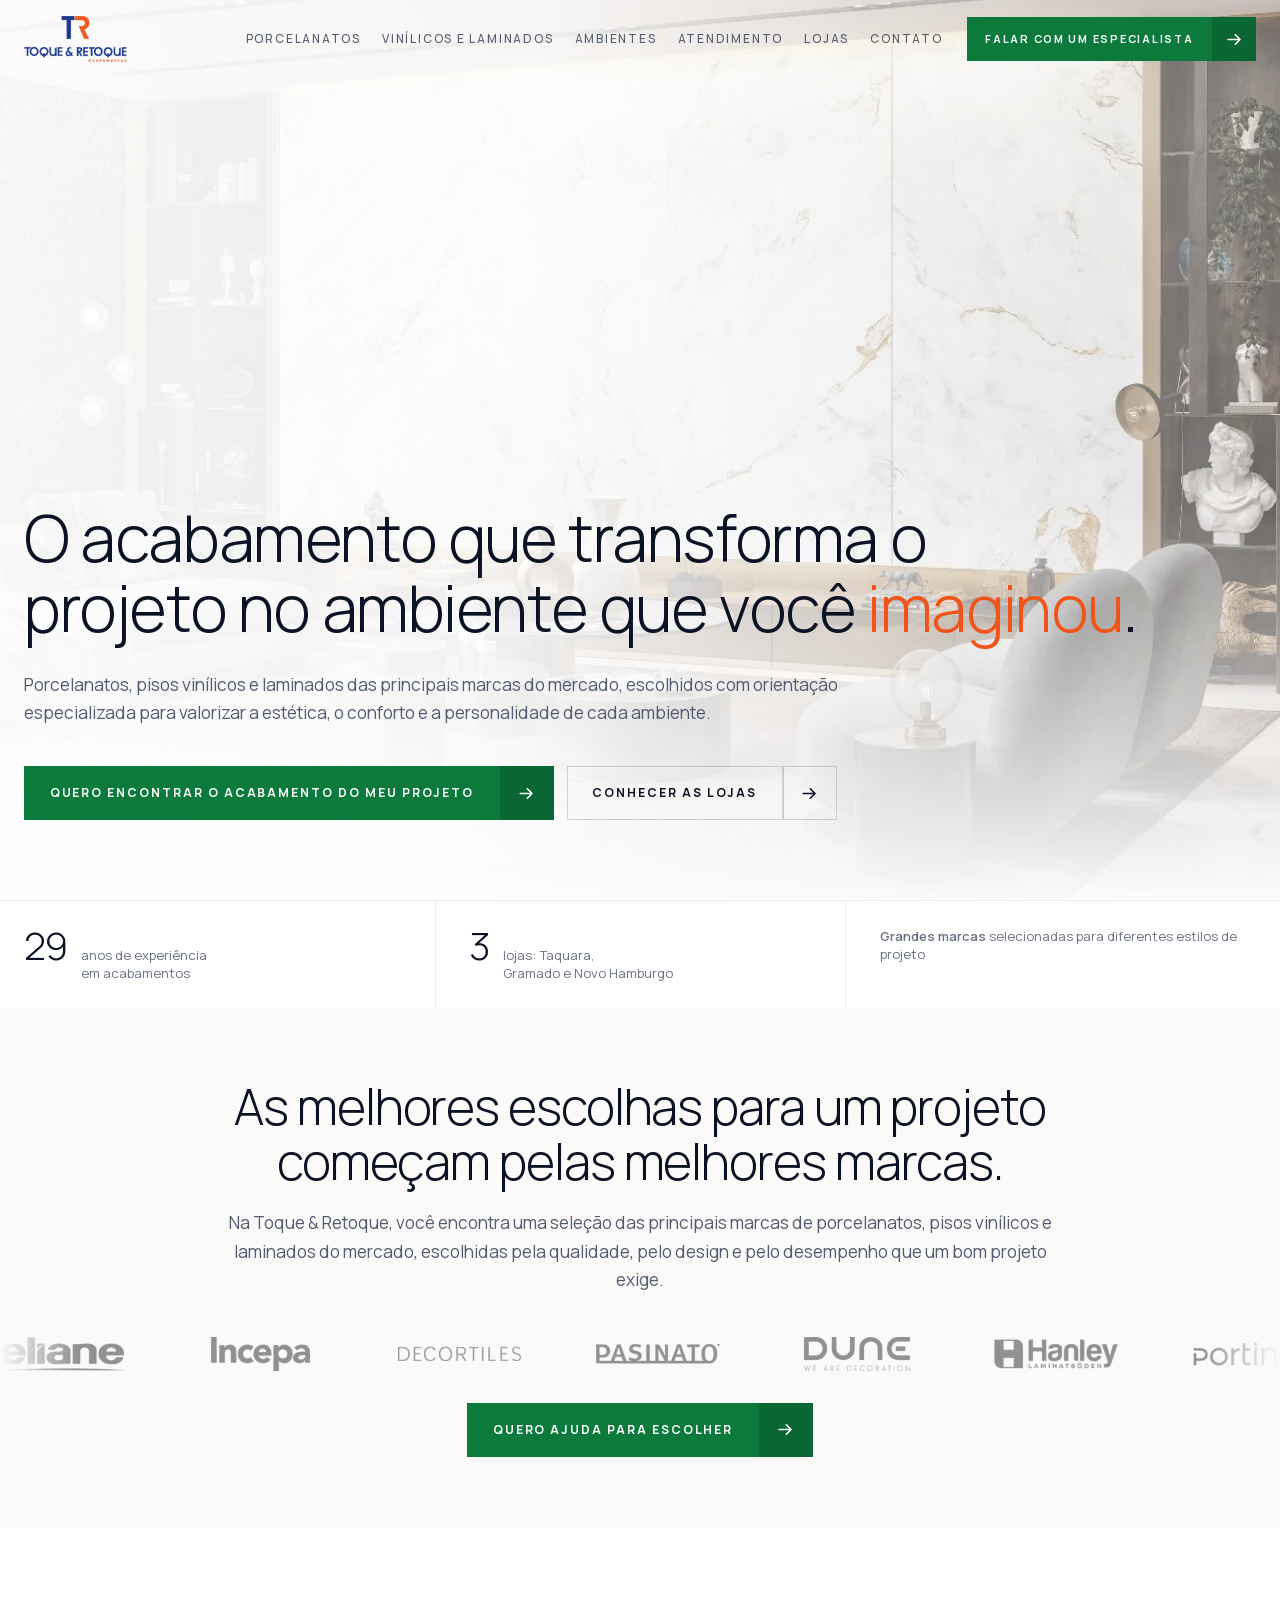
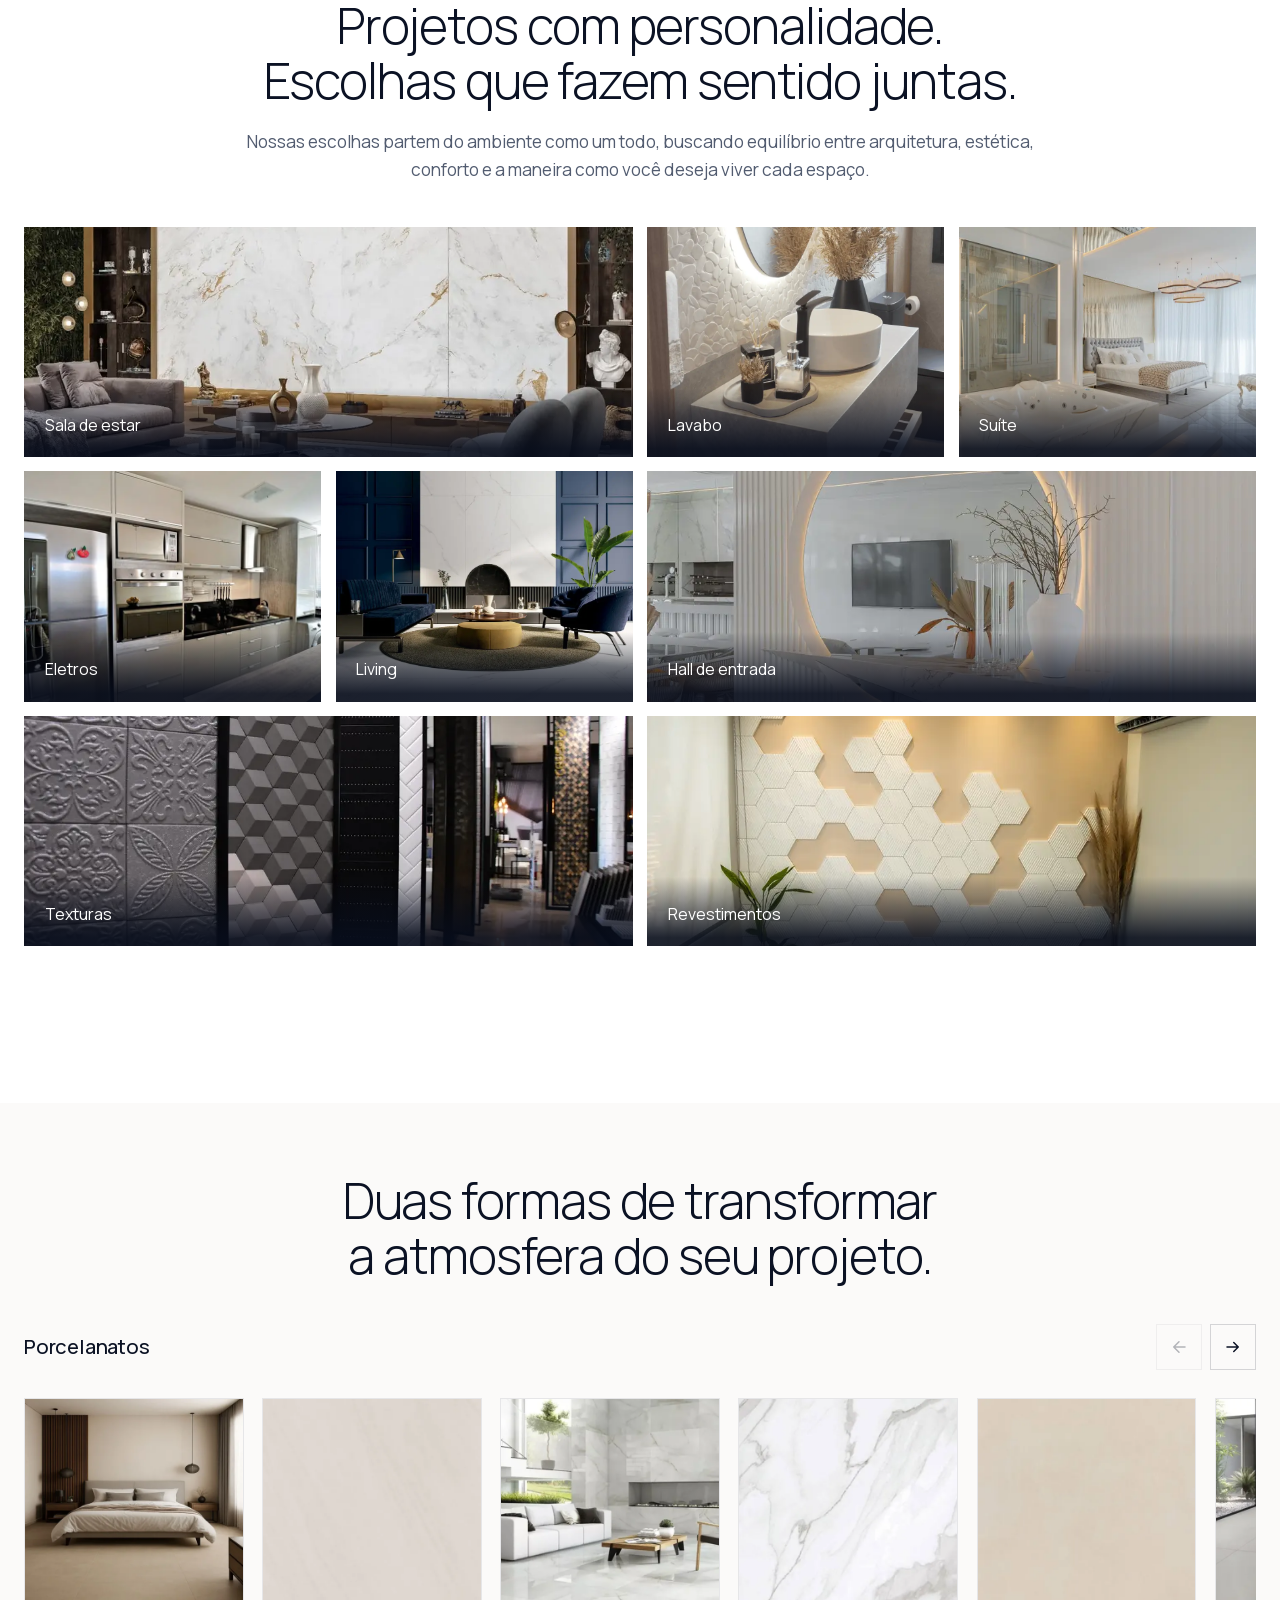
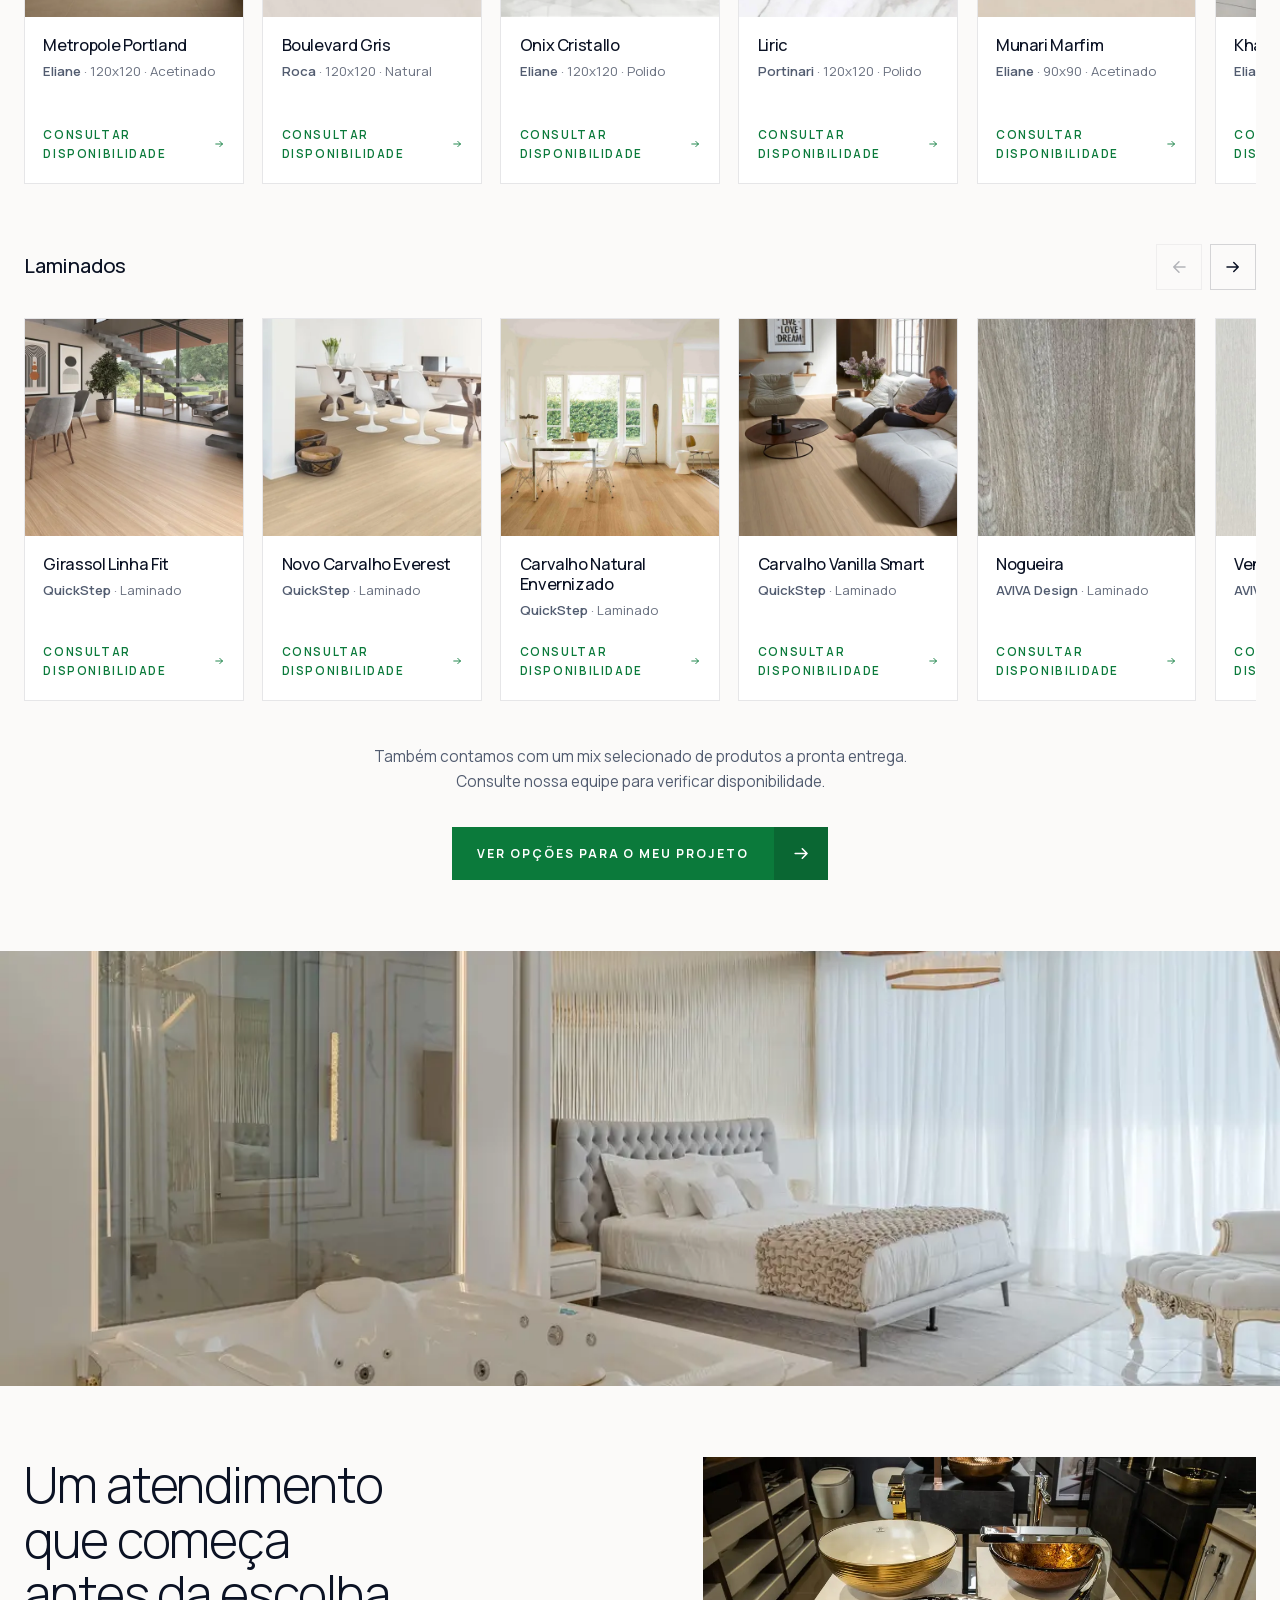
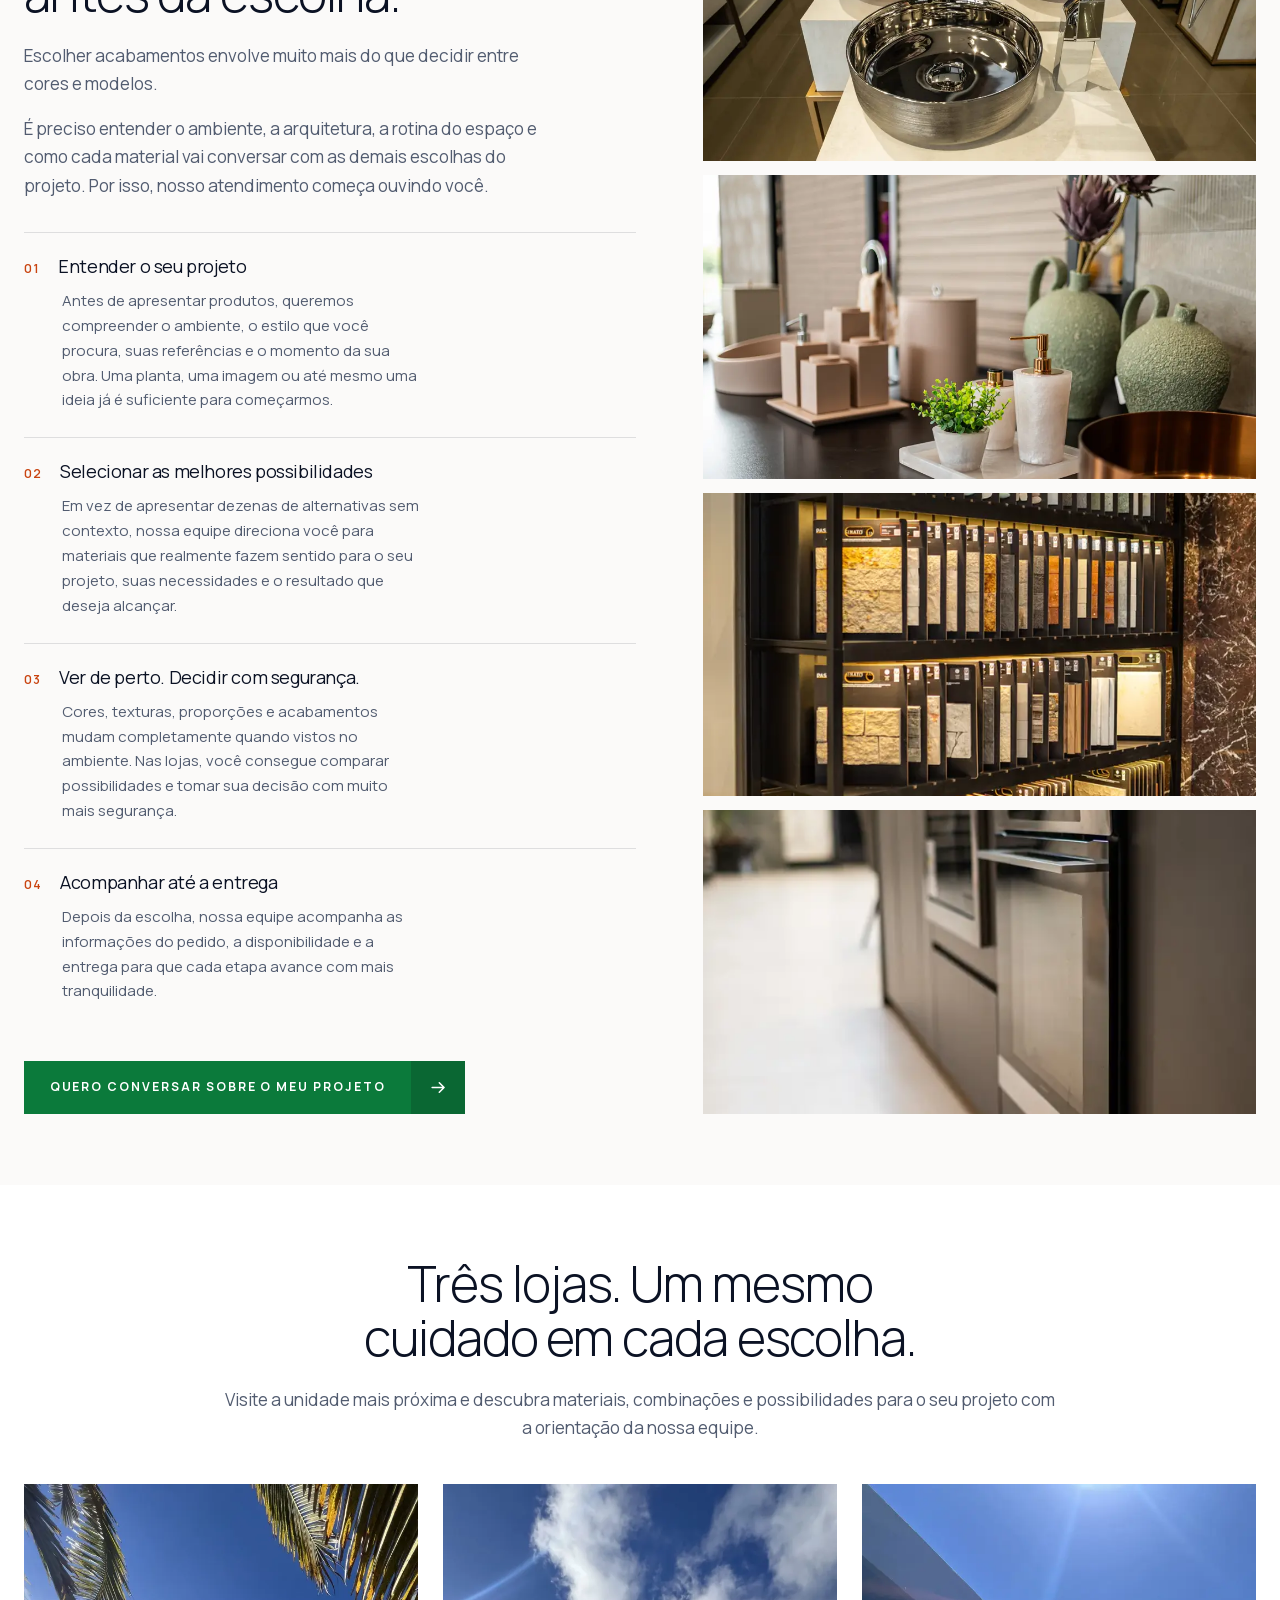
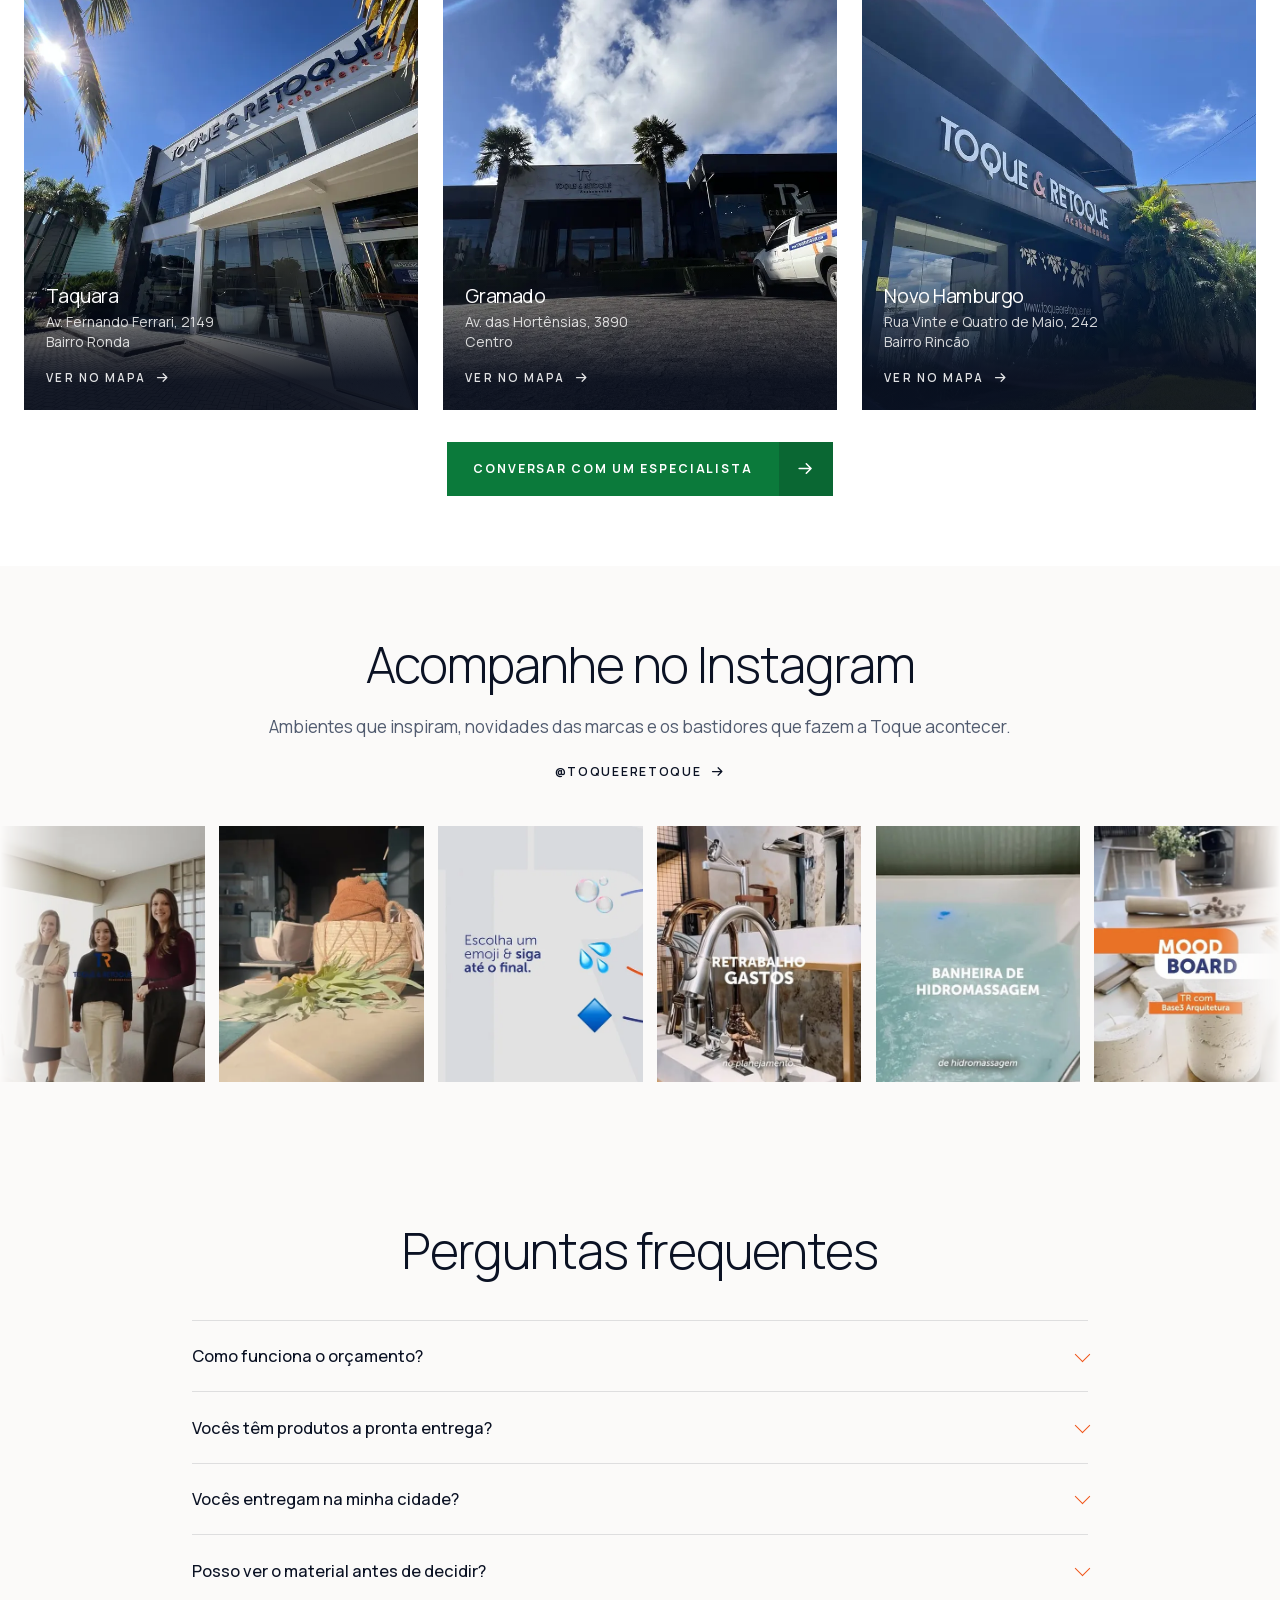
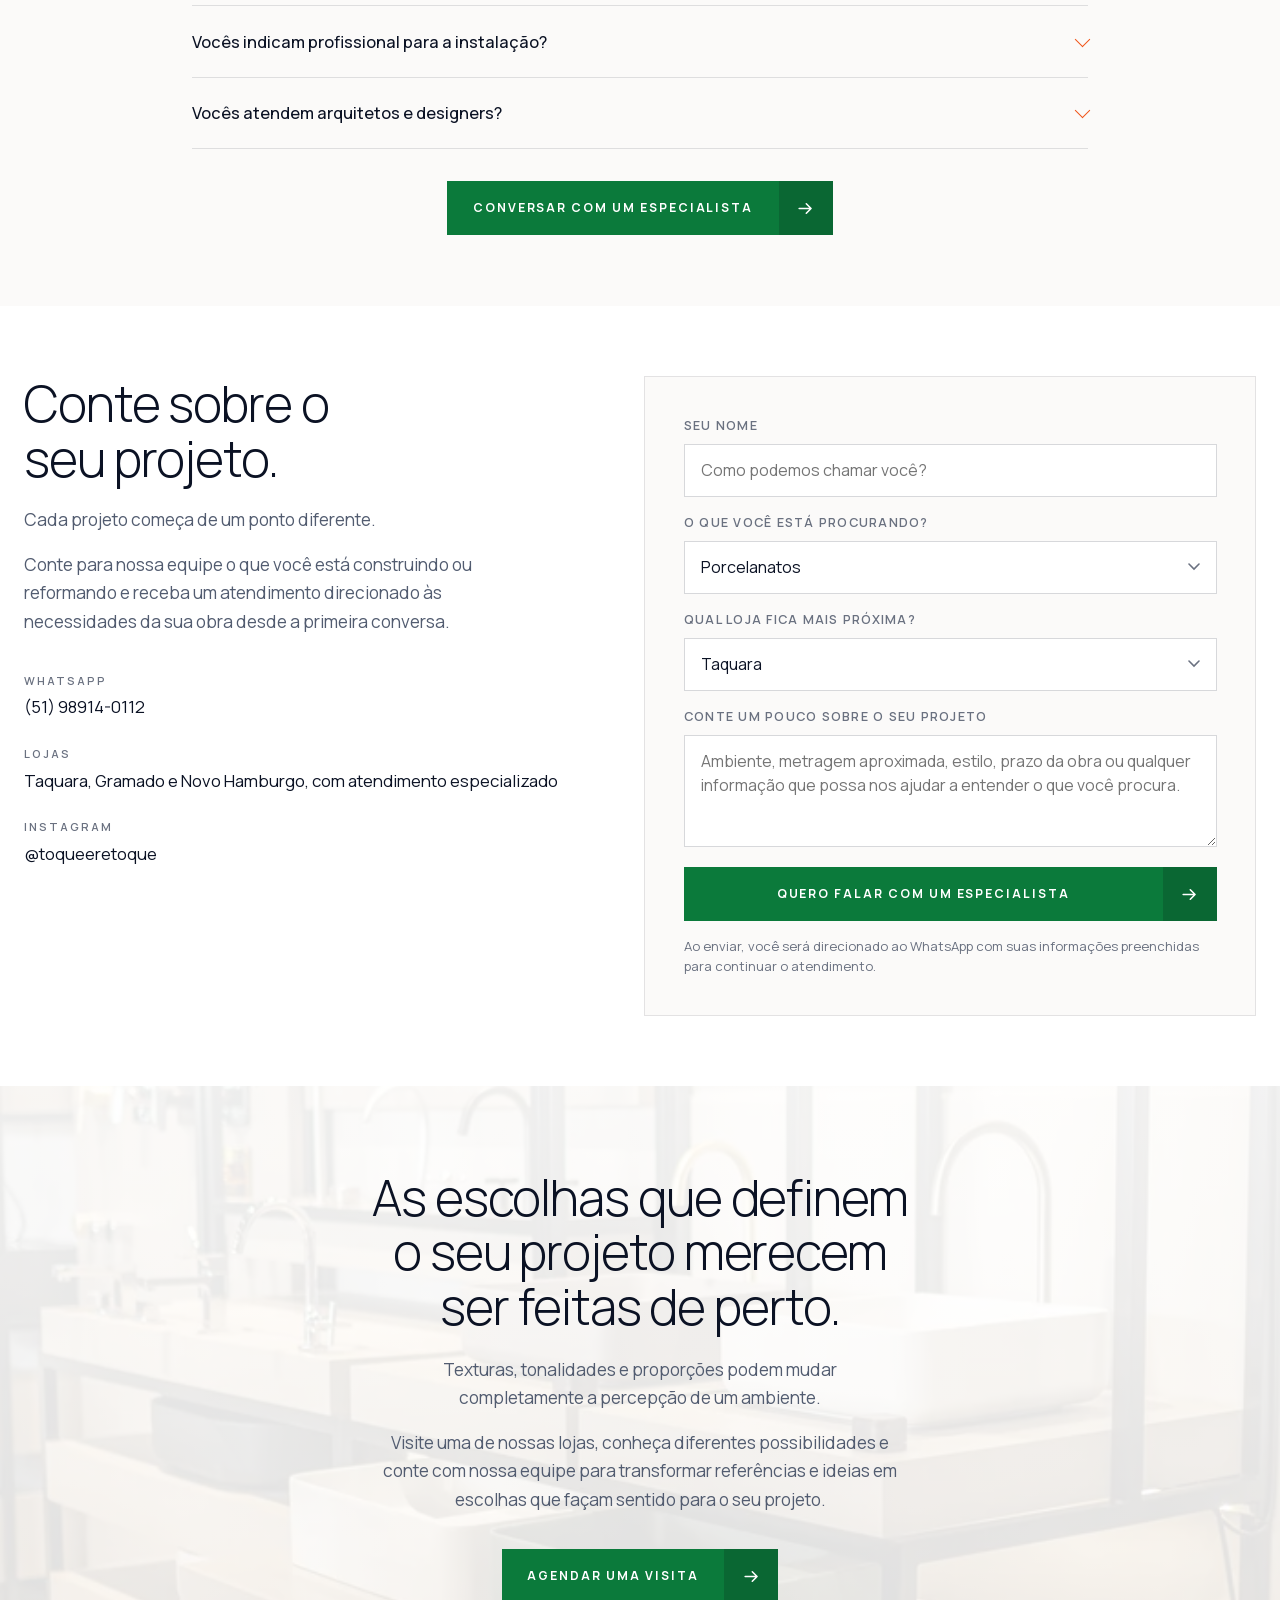
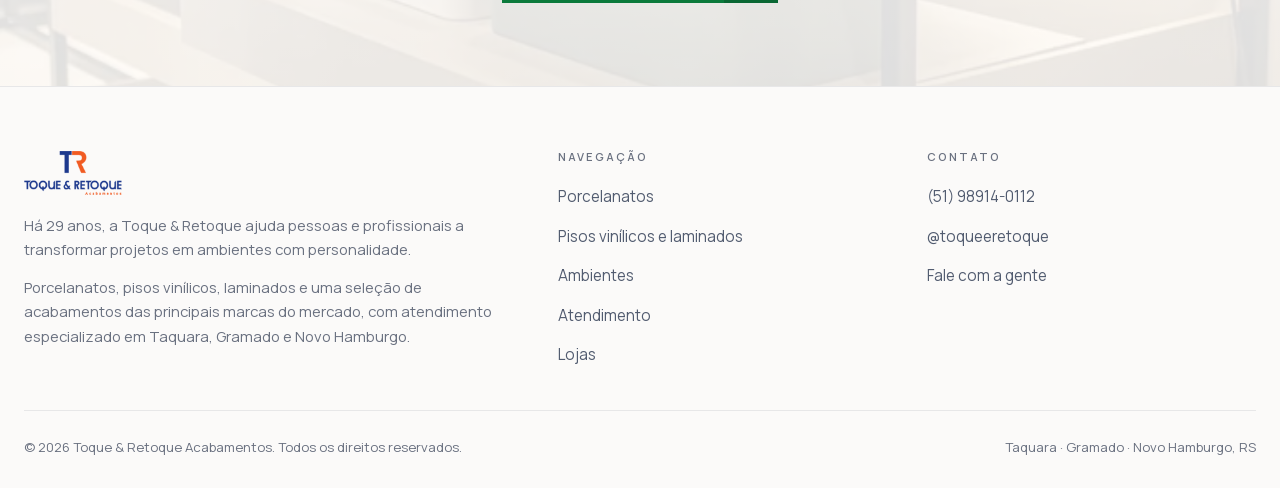
==== commit bca1459c: "fix: they are lojas, not showrooms, and Boulevard lost its stray O The client was clear about why: s" ====
--- a/index.html
+++ b/index.html
@@ -67,7 +67,7 @@
       <a href="#pisos-vinilicos-laminados">Vinílicos e laminados</a>
       <a href="#ambientes">Ambientes</a>
       <a href="#atendimento">Atendimento</a>
-      <a href="#showrooms">Showrooms</a>
+      <a href="#lojas">Lojas</a>
       <a href="#contato">Contato</a>
     </nav>
 
@@ -85,7 +85,7 @@
   <a href="#pisos-vinilicos-laminados">Vinílicos e laminados</a>
   <a href="#ambientes">Ambientes</a>
   <a href="#atendimento">Atendimento</a>
-  <a href="#showrooms">Showrooms</a>
+  <a href="#lojas">Lojas</a>
   <a href="#contato">Contato</a>
 </div>
 
@@ -112,8 +112,8 @@
           <span>Quero encontrar o acabamento do meu projeto</span>
           <i aria-hidden="true"><svg viewBox="0 0 24 24" fill="none" stroke="currentColor" stroke-width="2" stroke-linecap="round" stroke-linejoin="round"><path d="M4 12h15M13 6l6 6-6 6"/></svg></i>
         </a>
-        <a class="btn btn--vazado" href="#showrooms">
-          <span>Conhecer os showrooms</span>
+        <a class="btn btn--vazado" href="#lojas">
+          <span>Conhecer as lojas</span>
           <i aria-hidden="true"><svg viewBox="0 0 24 24" fill="none" stroke="currentColor" stroke-width="2" stroke-linecap="round" stroke-linejoin="round"><path d="M4 12h15M13 6l6 6-6 6"/></svg></i>
         </a>
       </div>
@@ -129,7 +129,7 @@
       </div>
       <div class="numeros__i">
         <span class="numeros__n">3</span>
-        <span class="numeros__r">showrooms em Taquara,<br>Gramado e Novo Hamburgo</span>
+        <span class="numeros__r">lojas: Taquara,<br>Gramado e Novo Hamburgo</span>
       </div>
       <div class="numeros__i numeros__i--frase">
         <span class="numeros__r"><b>Grandes marcas</b> selecionadas para diferentes estilos de projeto</span>
@@ -256,12 +256,12 @@
             </div>
           </article>
           <article class="prod" data-tipo="porcelanato">
-            <div class="prod__f"><img src="assets/img/produtos/oboulevard-gris.webp" width="520" height="520"
-                 loading="lazy" alt="OBoulevard Gris, Roca"></div>
-            <div class="prod__c">
-              <h4 class="prod__n">OBoulevard Gris</h4>
+            <div class="prod__f"><img src="assets/img/produtos/boulevard-gris.webp" width="520" height="520"
+                 loading="lazy" alt="Boulevard Gris, Roca"></div>
+            <div class="prod__c">
+              <h4 class="prod__n">Boulevard Gris</h4>
               <p class="prod__m"><b>Roca</b> · 120x120 · Natural</p>
-              <a class="prod__cta" href="#" data-wa="Ola! Vim pelo site da Toque &amp; Retoque e quero saber preco e disponibilidade do OBoulevard Gris, da Roca.">Consultar disponibilidade <svg viewBox="0 0 24 24" fill="none" stroke="currentColor" stroke-width="2" stroke-linecap="round" stroke-linejoin="round"><path d="M4 12h15M13 6l6 6-6 6"/></svg></a>
+              <a class="prod__cta" href="#" data-wa="Ola! Vim pelo site da Toque &amp; Retoque e quero saber preco e disponibilidade do Boulevard Gris, da Roca.">Consultar disponibilidade <svg viewBox="0 0 24 24" fill="none" stroke="currentColor" stroke-width="2" stroke-linecap="round" stroke-linejoin="round"><path d="M4 12h15M13 6l6 6-6 6"/></svg></a>
             </div>
           </article>
           <article class="prod" data-tipo="porcelanato">
@@ -453,7 +453,7 @@
           <div class="passo" data-sobe>
             <div class="passo__t"><span class="passo__n">03</span><h3>Ver de perto. Decidir com segurança.</h3></div>
             <p>Cores, texturas, proporções e acabamentos mudam completamente quando vistos no
-              ambiente. Nos showrooms, você consegue comparar possibilidades e tomar sua
+              ambiente. Nas lojas, você consegue comparar possibilidades e tomar sua
               decisão com muito mais segurança.</p>
           </div>
           <div class="passo" data-sobe>
@@ -474,19 +474,19 @@
 
       <div class="metodo__fotos" data-sobe data-atraso="1">
         <div class="pilha">
-        <img src="assets/img/showroom/s-3.webp" width="1000" height="667" loading="lazy" alt="Ambiente montado no showroom da Toque &amp; Retoque">
-        <img src="assets/img/showroom/s-4.webp" width="1000" height="668" loading="lazy" alt="Composição de louça, metal e revestimento no showroom">
-        <img src="assets/img/showroom/s-1.webp" width="700" height="1049" loading="lazy" alt="Linhas expostas no showroom">
-        <img src="assets/img/showroom/s-5.webp" width="700" height="1049" loading="lazy" alt="Amostras de acabamento no showroom">
+        <img src="assets/img/showroom/s-3.webp" width="1000" height="667" loading="lazy" alt="Ambiente montado na loja da Toque &amp; Retoque">
+        <img src="assets/img/showroom/s-4.webp" width="1000" height="668" loading="lazy" alt="Composição de louça, metal e revestimento na loja">
+        <img src="assets/img/showroom/s-1.webp" width="700" height="1049" loading="lazy" alt="Linhas expostas na loja">
+        <img src="assets/img/showroom/s-5.webp" width="700" height="1049" loading="lazy" alt="Amostras de acabamento na loja">
       </div>
         </div>    </div>
   </section>
 
   <!-- ===================== LOJAS ===================== -->
-  <section class="sec sec--claro" id="showrooms">
+  <section class="sec sec--claro" id="lojas">
     <div class="env">
       <div class="cabeca cabeca--centro" data-sobe>
-        <h2>Três showrooms. Um mesmo cuidado em cada escolha.</h2>
+        <h2>Três lojas. Um mesmo cuidado em cada escolha.</h2>
         <div class="texto">
           <p>Visite a unidade mais próxima e descubra materiais, combinações e possibilidades
             para o seu projeto com a orientação da nossa equipe.</p>
@@ -495,7 +495,7 @@
 
       <div class="lojas">
         <article class="loja" data-sobe>
-          <div class="loja__f"><img src="assets/img/lojas/l-taquara.webp" width="720" height="960" loading="lazy" alt="Showroom da Toque &amp; Retoque em Taquara"></div>
+          <div class="loja__f"><img src="assets/img/lojas/l-taquara.webp" width="720" height="960" loading="lazy" alt="Loja da Toque &amp; Retoque em Taquara"></div>
           <div class="loja__x">
             <h3 class="loja__n">Taquara</h3>
             <p class="loja__e">Av. Fernando Ferrari, 2149<br>Bairro Ronda</p>
@@ -506,7 +506,7 @@
         </article>
 
         <article class="loja" data-sobe data-atraso="1">
-          <div class="loja__f"><img src="assets/img/lojas/l-gramado.webp" width="720" height="960" loading="lazy" alt="Showroom da Toque &amp; Retoque em Gramado"></div>
+          <div class="loja__f"><img src="assets/img/lojas/l-gramado.webp" width="720" height="960" loading="lazy" alt="Loja da Toque &amp; Retoque em Gramado"></div>
           <div class="loja__x">
             <h3 class="loja__n">Gramado</h3>
             <p class="loja__e">Av. das Hortênsias, 3890<br>Centro</p>
@@ -517,7 +517,7 @@
         </article>
 
         <article class="loja" data-sobe data-atraso="2">
-          <div class="loja__f"><img src="assets/img/lojas/l-novohamburgo.webp" width="720" height="960" loading="lazy" alt="Showroom da Toque &amp; Retoque em Novo Hamburgo"></div>
+          <div class="loja__f"><img src="assets/img/lojas/l-novohamburgo.webp" width="720" height="960" loading="lazy" alt="Loja da Toque &amp; Retoque em Novo Hamburgo"></div>
           <div class="loja__x">
             <h3 class="loja__n">Novo Hamburgo</h3>
             <p class="loja__e">Rua Vinte e Quatro de Maio, 242<br>Bairro Rincão</p>
@@ -543,7 +543,7 @@
       <div class="cabeca cabeca--centro" data-sobe>
         <h2>Acompanhe no Instagram</h2>
         <div class="texto">
-          <p>Ambientes montados, novidades das marcas e os bastidores dos nossos showrooms.</p>
+          <p>Ambientes que inspiram, novidades das marcas e os bastidores que fazem a Toque acontecer.</p>
         </div>
         <a class="insta__perfil" href="https://www.instagram.com/toqueeretoque/" target="_blank" rel="noopener">@toqueeretoque
           <svg viewBox="0 0 24 24" fill="none" stroke="currentColor" stroke-width="2" stroke-linecap="round" stroke-linejoin="round" aria-hidden="true"><path d="M4 12h15M13 6l6 6-6 6"/></svg>
@@ -585,7 +585,7 @@
         <details>
           <summary>Posso ver o material antes de decidir?</summary>
           <p>Sim. Recomendamos que a escolha seja feita de perto sempre que possível. Em
-            nossos showrooms, você pode conhecer acabamentos, texturas e tonalidades e
+            nossas lojas, você pode conhecer acabamentos, texturas e tonalidades e
             comparar diferentes possibilidades antes de tomar sua decisão.</p>
         </details>
         <details>
@@ -629,7 +629,7 @@
             <a href="#" data-wa="Ola! Vim pelo site da Toque &amp; Retoque e quero um orcamento.">(51) 98914-0112</a>
           </li>
           <li>
-            <b>Showrooms</b>
+            <b>Lojas</b>
             <span>Taquara, Gramado e Novo Hamburgo, com atendimento especializado</span>
           </li>
           <li>
@@ -655,7 +655,7 @@
           </select>
         </div>
         <div class="campo">
-          <label for="f-loja">Qual showroom fica mais próximo?</label>
+          <label for="f-loja">Qual loja fica mais próxima?</label>
           <select id="f-loja" name="loja">
             <option selected>Taquara</option>
             <option>Gramado</option>
@@ -684,12 +684,12 @@
       <div class="texto">
         <p>Texturas, tonalidades e proporções podem mudar completamente a percepção de um
           ambiente.</p>
-        <p>Visite um de nossos showrooms, conheça diferentes possibilidades e conte com
+        <p>Visite uma de nossas lojas, conheça diferentes possibilidades e conte com
           nossa equipe para transformar referências e ideias em escolhas que façam sentido
           para o seu projeto.</p>
       </div>
       <div class="final__acoes">
-        <a class="btn btn--wa" href="#" data-wa="Ola! Vim pelo site da Toque &amp; Retoque e quero visitar um showroom.">
+        <a class="btn btn--wa" href="#" data-wa="Ola! Vim pelo site da Toque &amp; Retoque e quero visitar uma loja.">
           <span>Agendar uma visita</span>
           <i aria-hidden="true"><svg viewBox="0 0 24 24" fill="none" stroke="currentColor" stroke-width="2" stroke-linecap="round" stroke-linejoin="round"><path d="M4 12h15M13 6l6 6-6 6"/></svg></i>
         </a>
@@ -718,7 +718,7 @@
           <li><a href="#pisos-vinilicos-laminados">Pisos vinílicos e laminados</a></li>
           <li><a href="#ambientes">Ambientes</a></li>
           <li><a href="#atendimento">Atendimento</a></li>
-          <li><a href="#showrooms">Showrooms</a></li>
+          <li><a href="#lojas">Lojas</a></li>
         </ul>
       </div>
 
